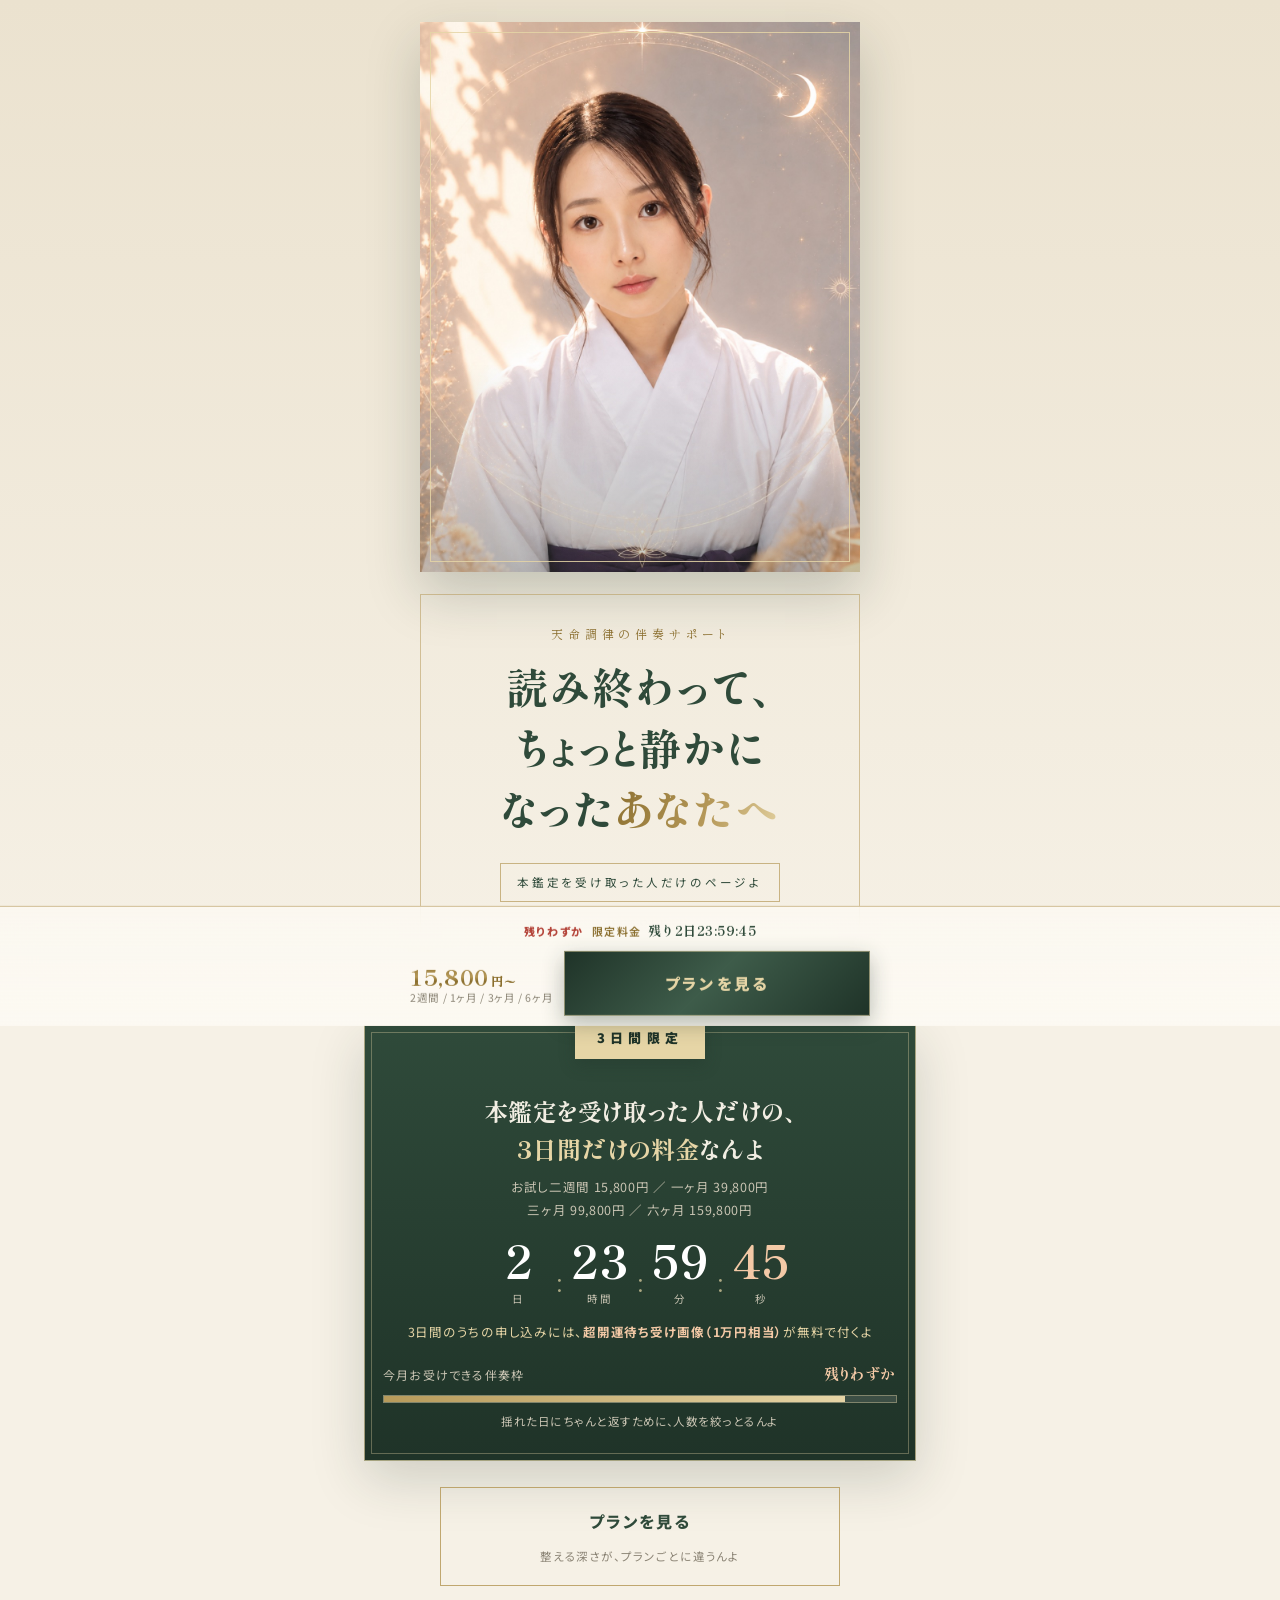
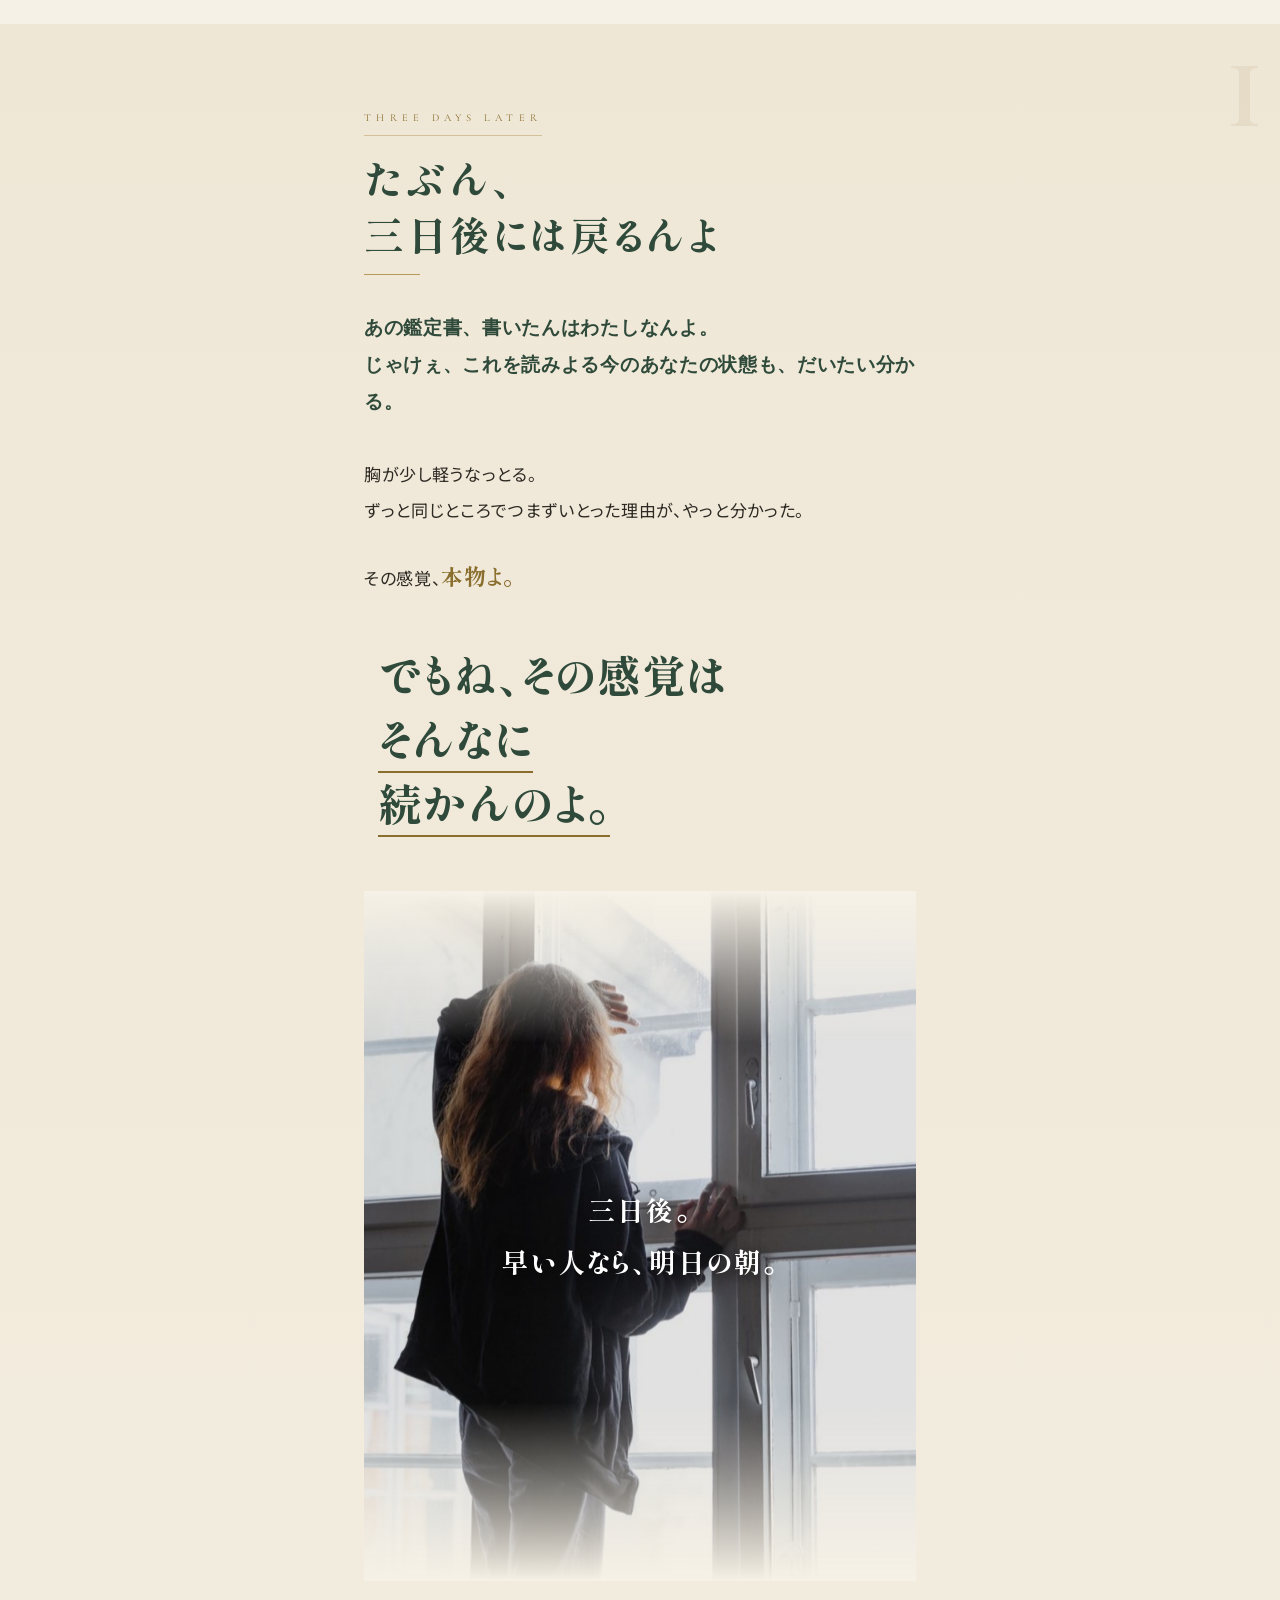
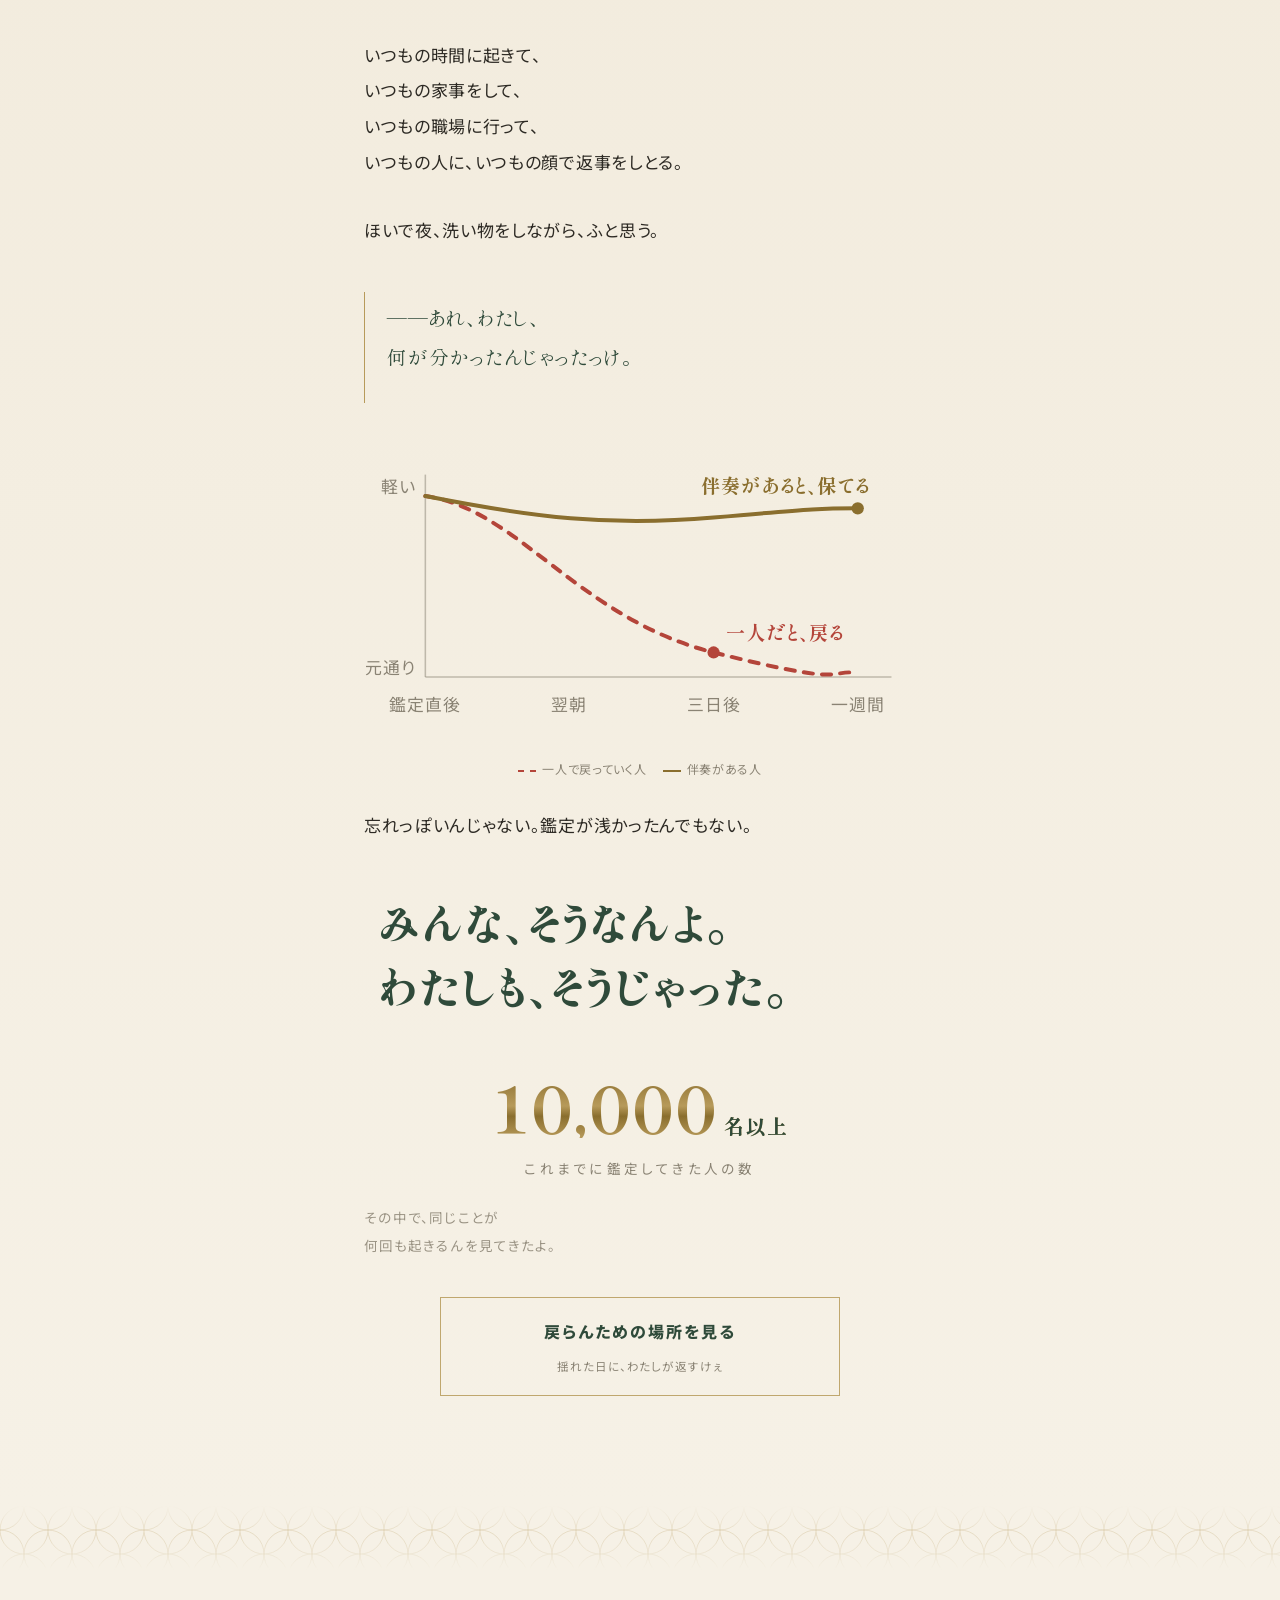
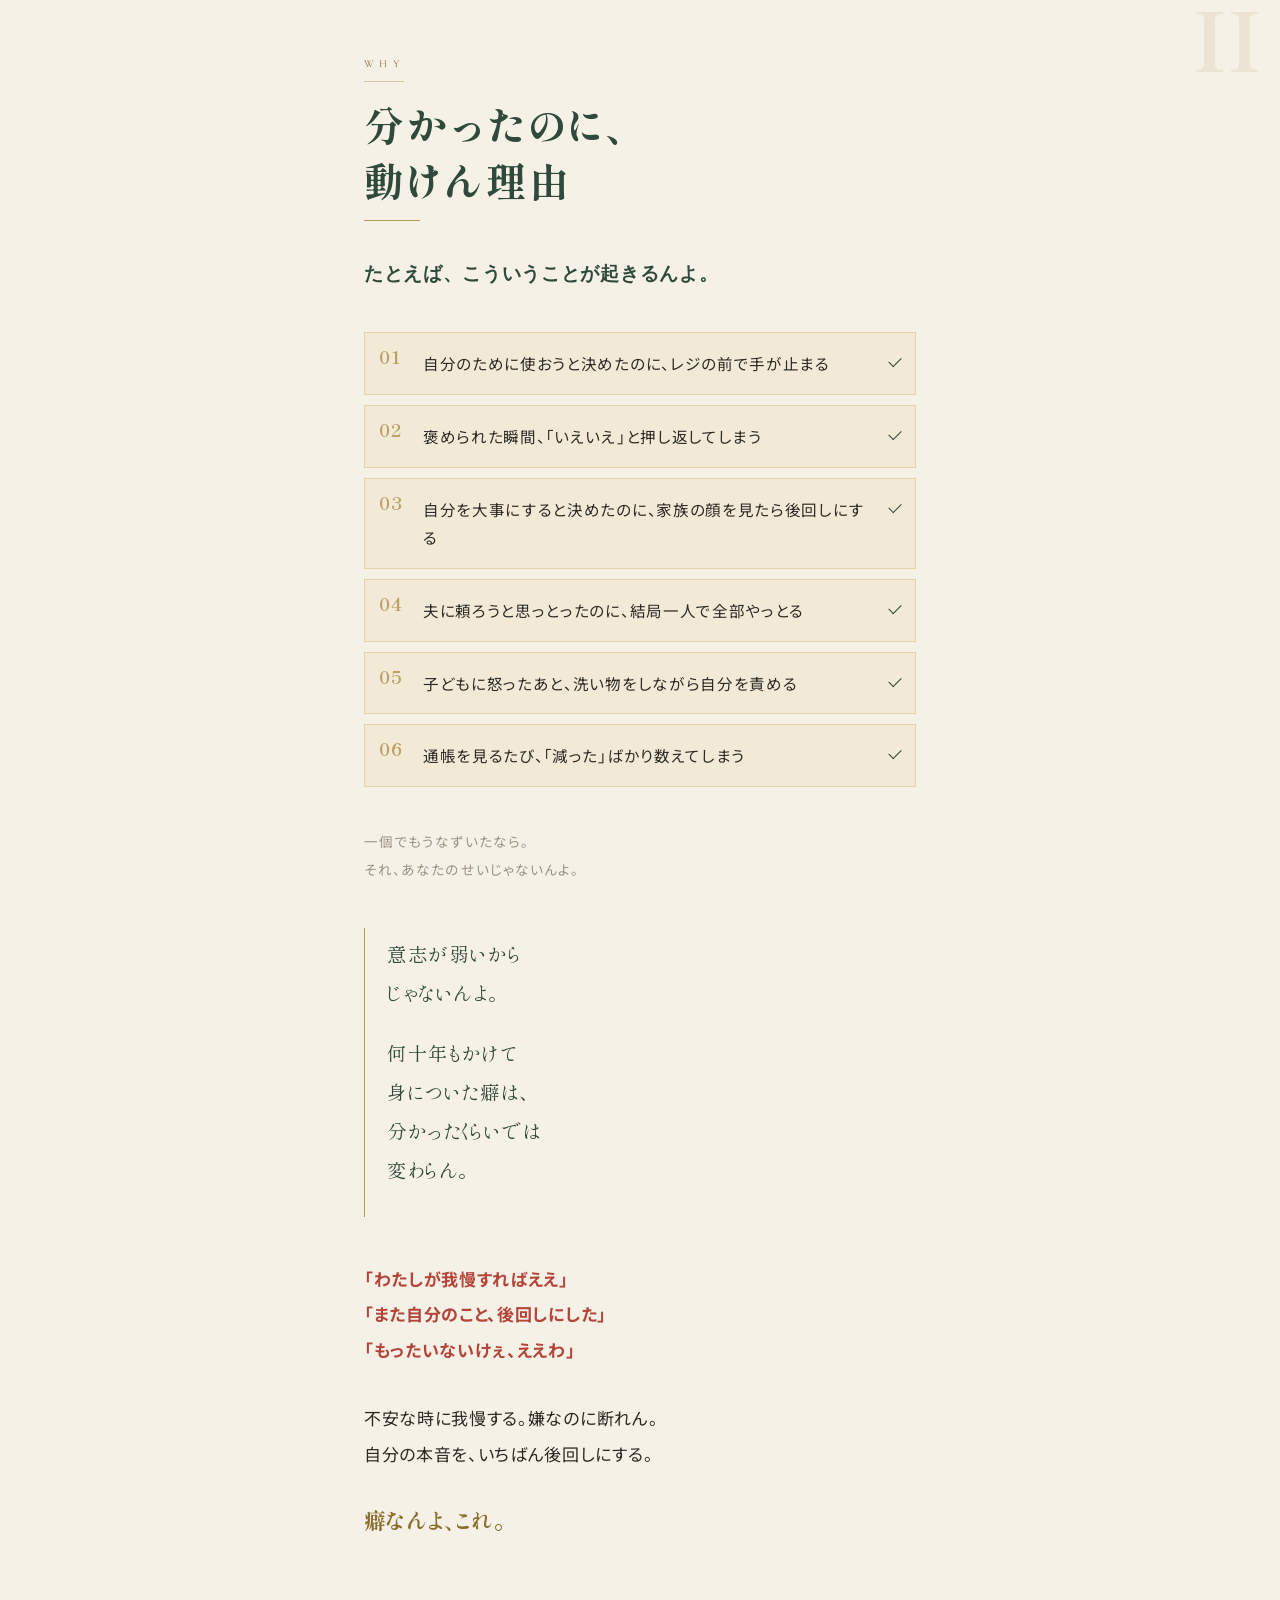
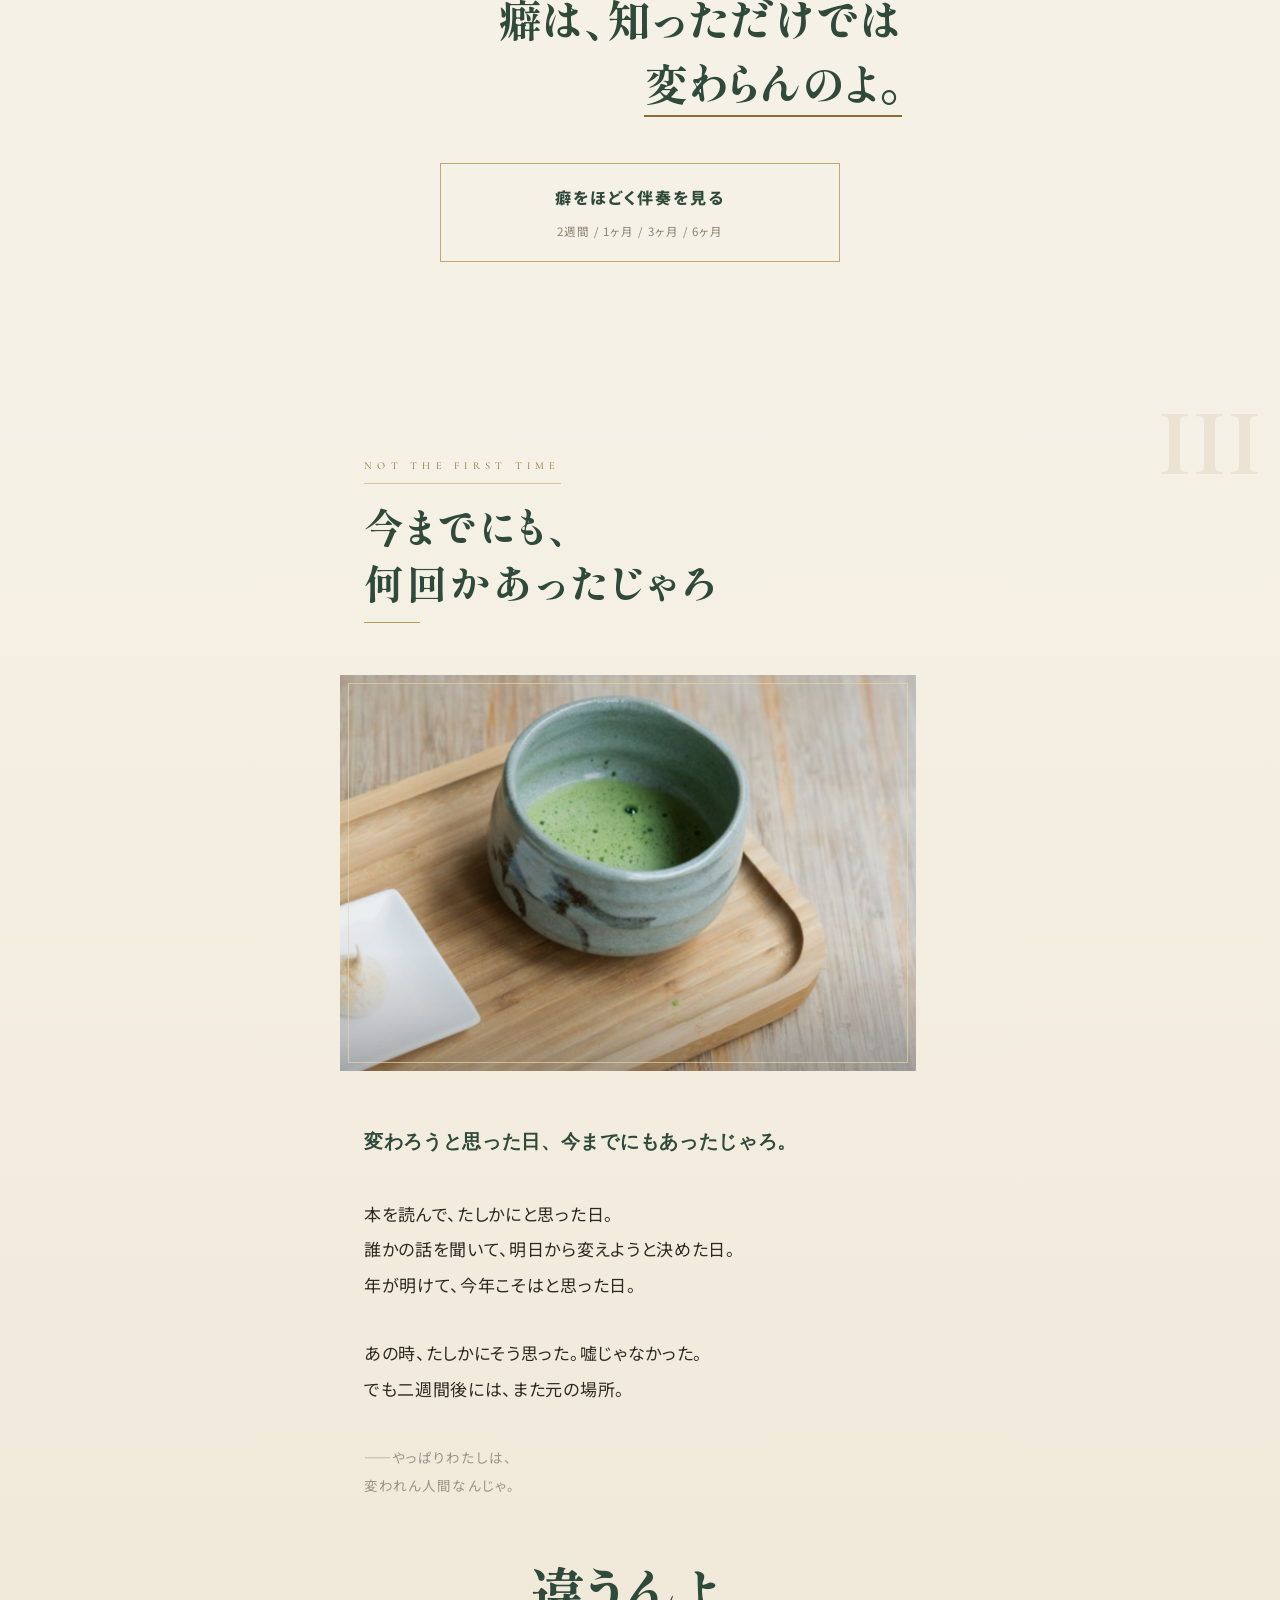
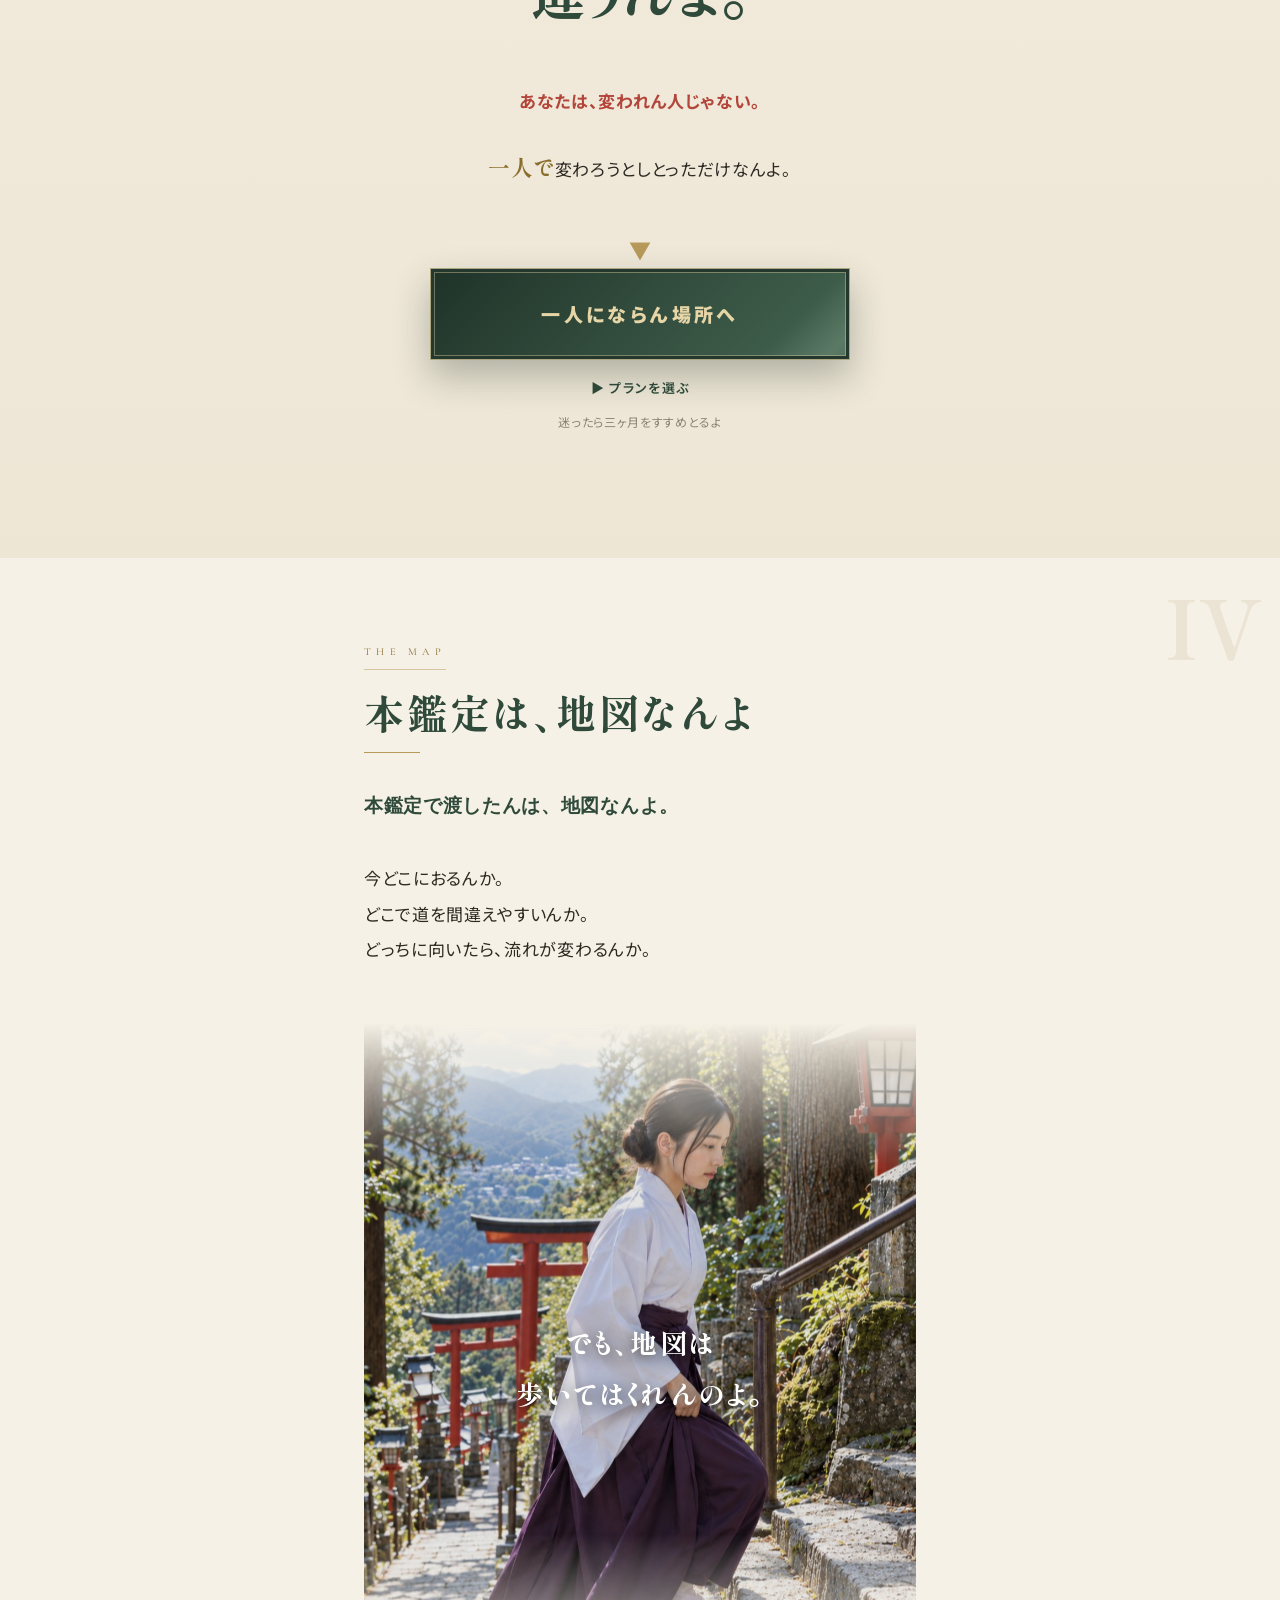
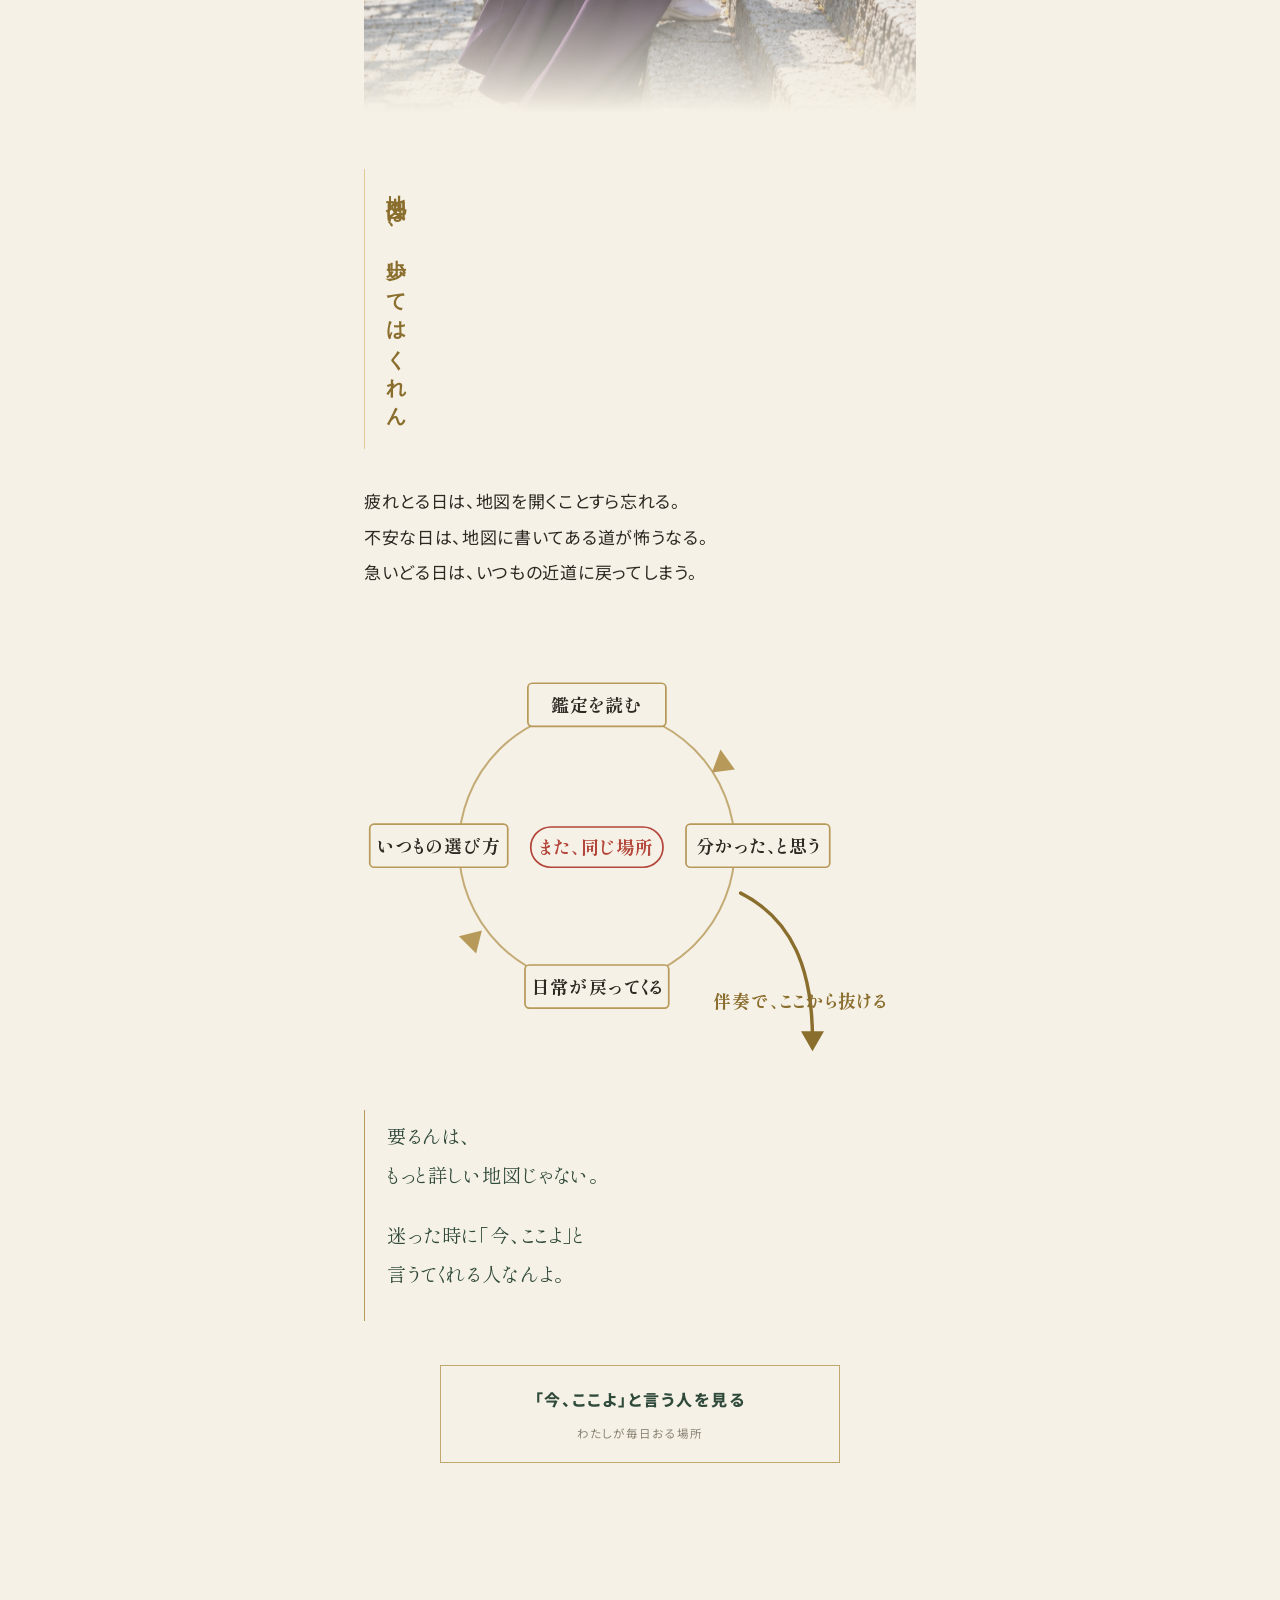
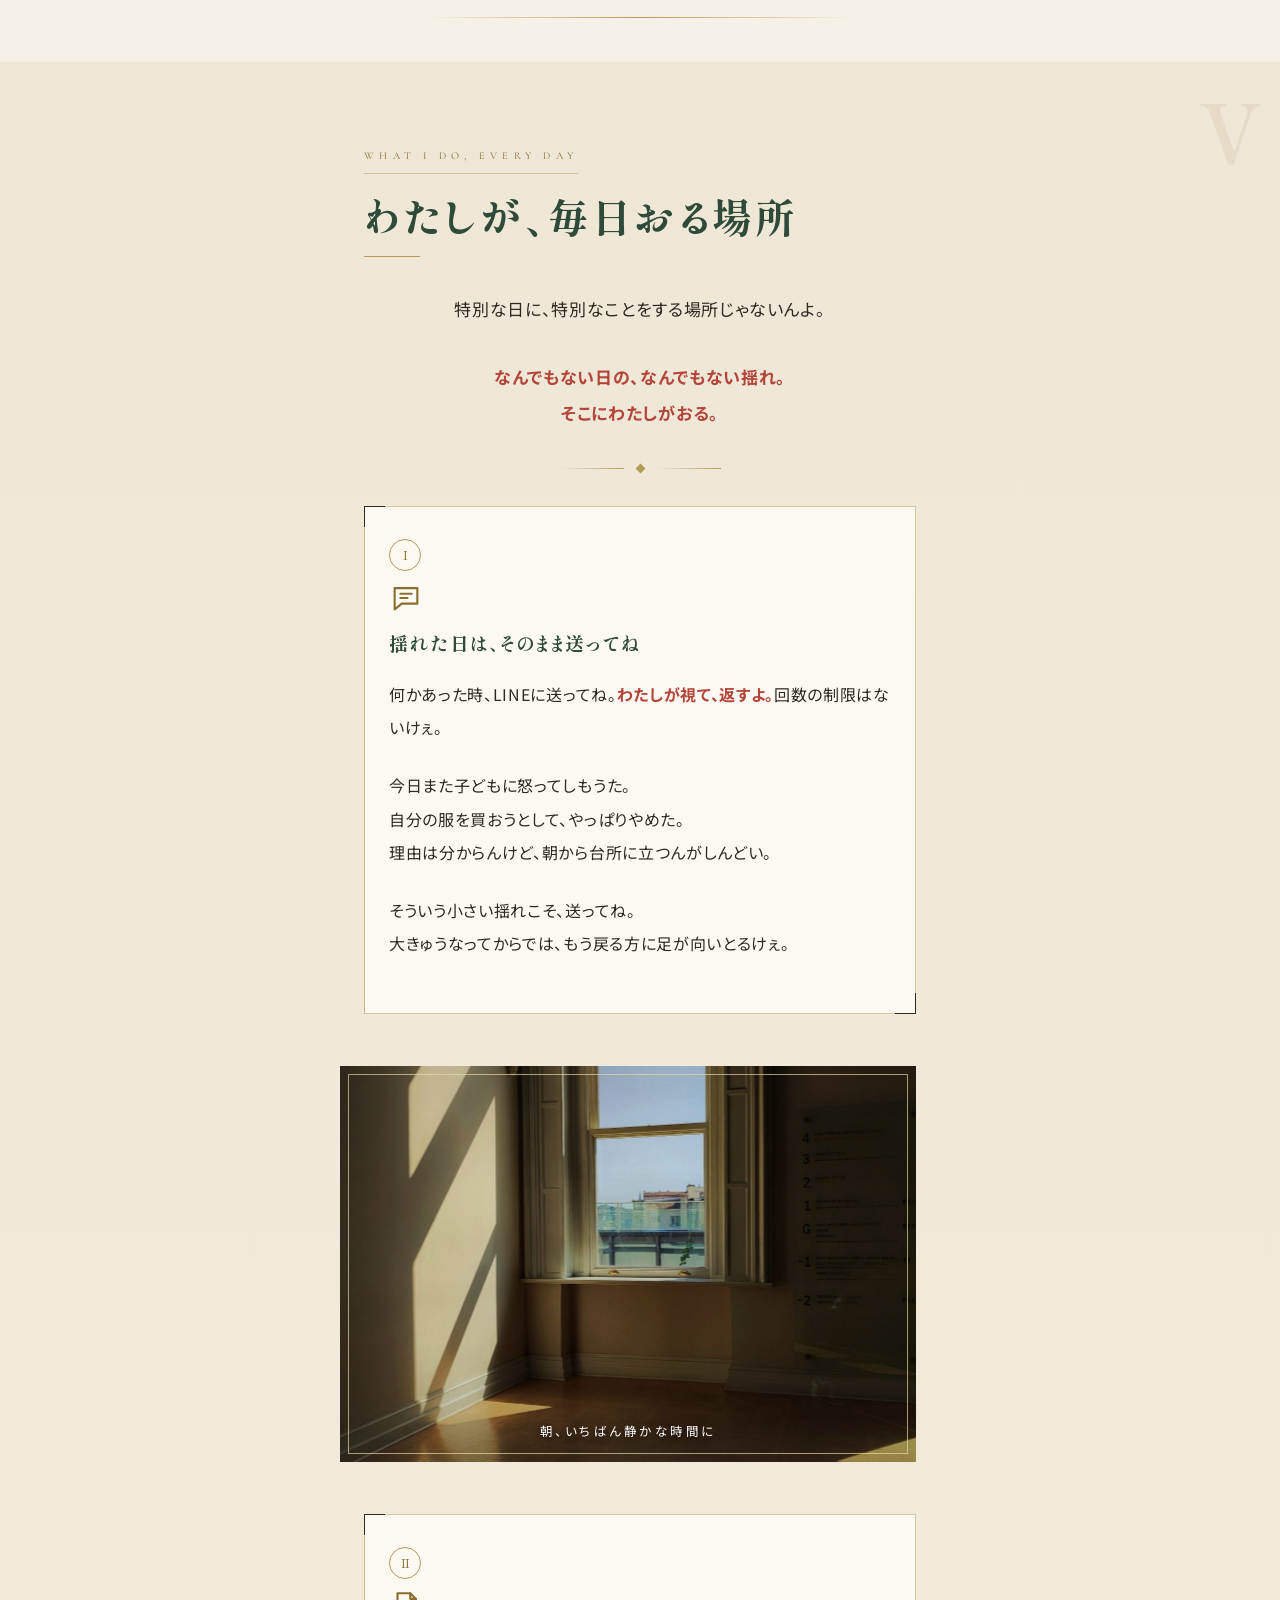
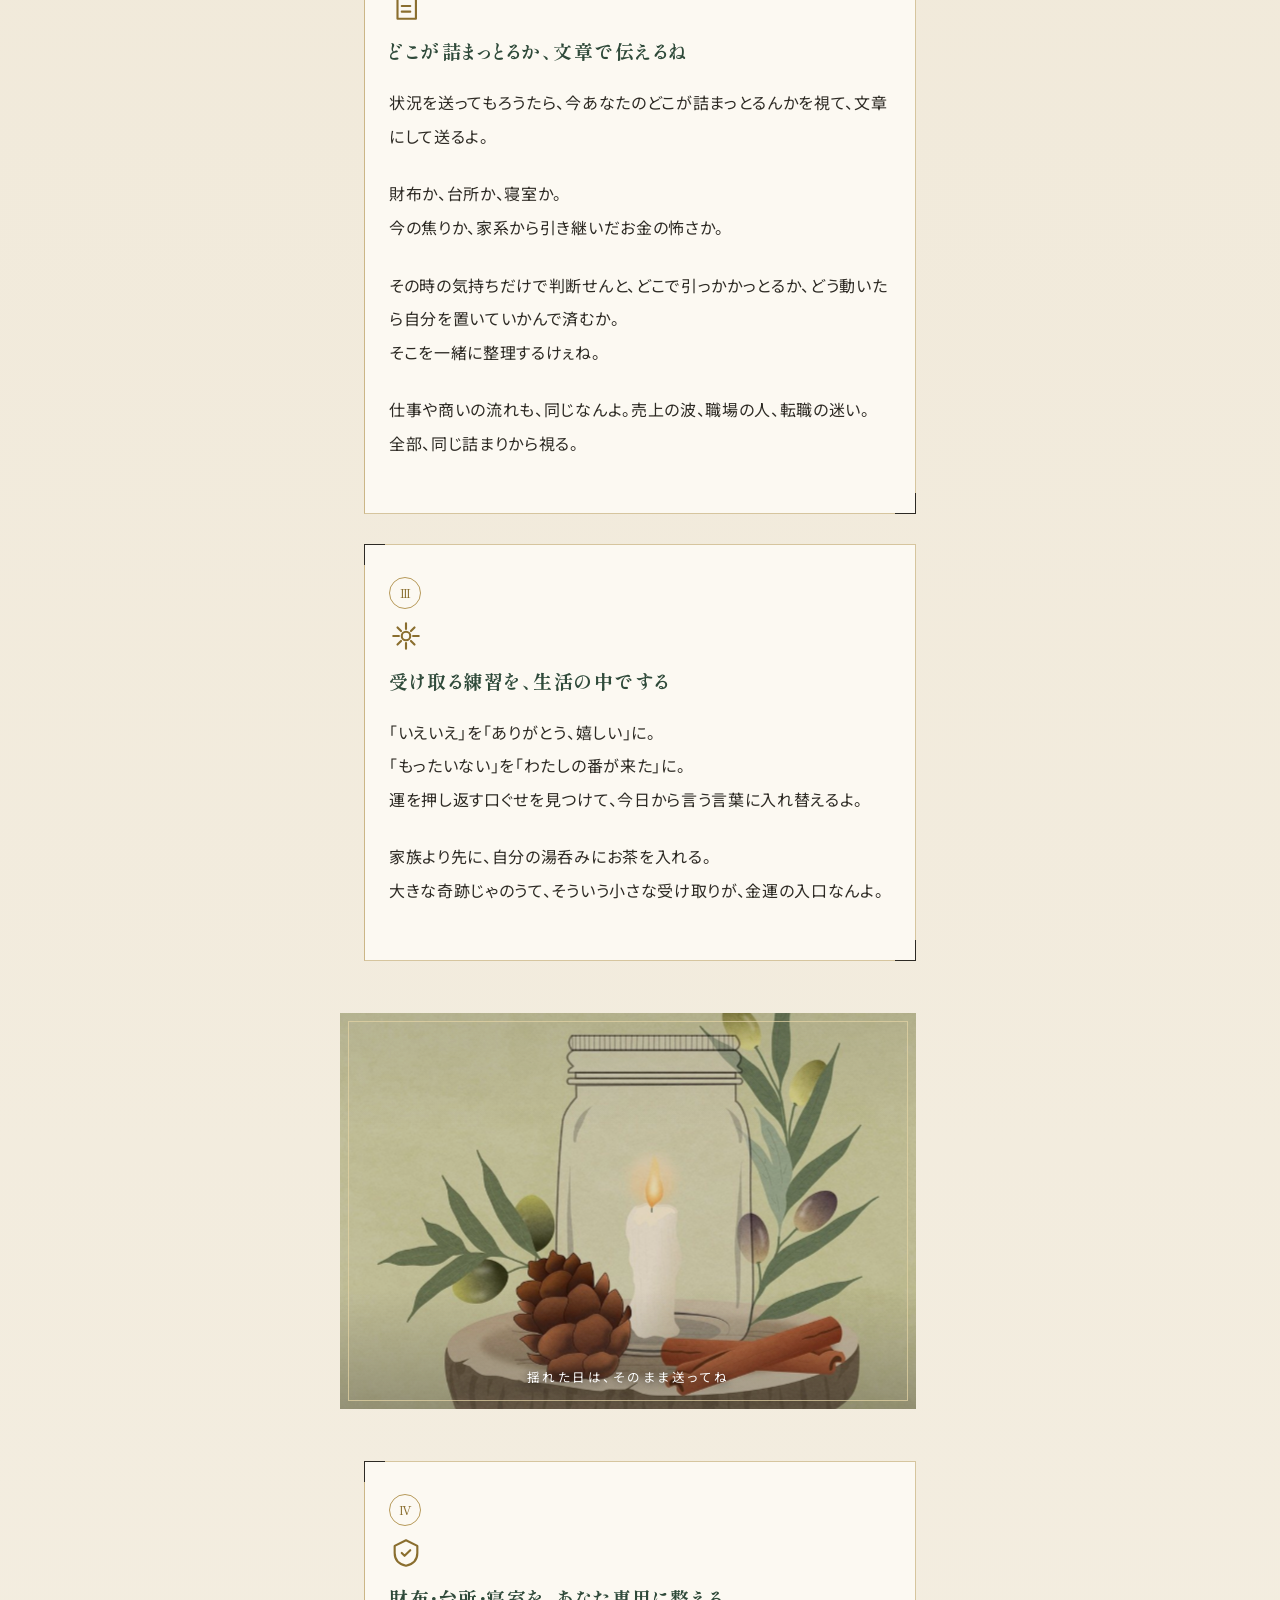
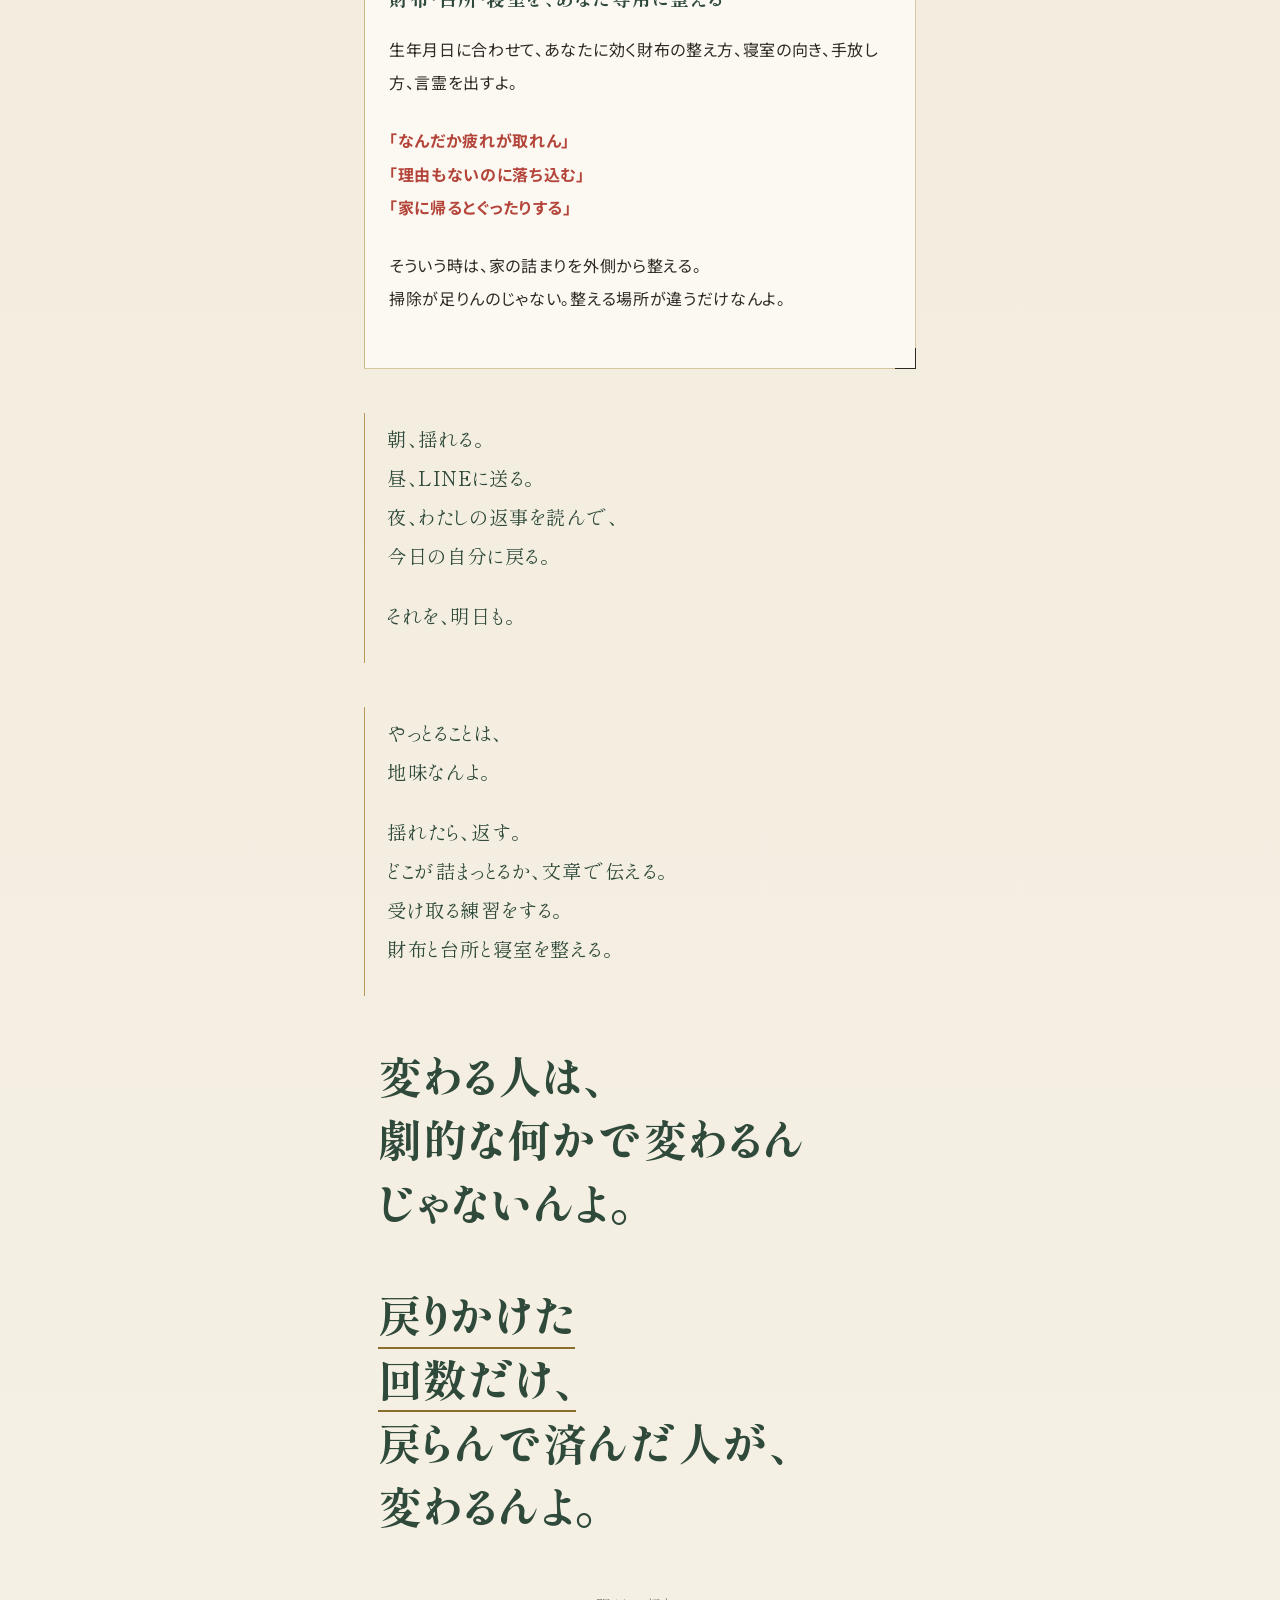
==== bansou/index.html @ cba63046 "N1-12（6,030件クラスタ）QC: 仕事/商い/恋愛の入口・霧の中の人・家族に知られない・「このまま」が怖い人 Co-Authored-By: Claude Fable 5.1 <noreply" ====
<!doctype html>
<html lang="ja">
<head>
<meta charset="utf-8">
<meta name="viewport" content="width=device-width, initial-scale=1, viewport-fit=cover">
<meta name="robots" content="noindex">
<meta name="theme-color" content="#F6F1E6">
<title>天命調律の伴奏サポート｜本鑑定を受け取ったあなたへ</title>
<link rel="preconnect" href="https://fonts.googleapis.com">
<link rel="preconnect" href="https://fonts.gstatic.com" crossorigin>
<link href="https://fonts.googleapis.com/css2?family=Shippori+Mincho+B1:wght@400;600;700;800&family=Noto+Sans+JP:wght@400;500;700&family=Cormorant+Garamond:wght@300;500;600&display=swap" rel="stylesheet">
<link rel="stylesheet" href="../assets/lp.css?v=202609101303">
<link rel="stylesheet" href="../assets/theme-mari.css?v=202609101303">
<style>body{line-height:2.1;letter-spacing:.04em}</style>
</head>
<!-- 限定料金：本鑑定お届け後の初回閲覧から72時間。プラン価格・購入URLは確定済み。サポート内容は要確認 -->
<body class="ed" data-deadline-key="mari_bansou" data-deadline-hours="72">

<div class="prog" aria-hidden="true"><i id="progbar"></i></div>

<!-- ============ HERO ============ -->
<header class="hero">
  <div class="hero-person">
    <img src="../img/mari/m_alt2.jpg" alt="まり" fetchpriority="high">
  </div>
  <div class="particles" aria-hidden="true" id="particles"></div>
  <div class="hero-copy">
    <div class="lead rv">天命調律の伴奏サポート</div>
    <h1 class="lines"><span class="ln">読み終わって、</span><br><span class="ln">ちょっと静かに</span><br><span class="ln">なった<span class="gg">あなたへ</span></span></h1>
    <div class="tag rv">本鑑定を受け取った人だけのページよ</div>
    <div class="scrollcue rv"><span class="lat">SCROLL</span><i></i></div>
  </div>
</header>

<!-- 3日間限定（冒頭） -->
<div class="limited">
  <div class="limbox rv">
    <span class="lt">3日間限定</span>
    <div class="lh">本鑑定を受け取った人だけの、<br><span class="g">3日間だけの料金</span>なんよ</div>
    <div class="ld">お試し二週間 15,800円 ／ 一ヶ月 39,800円<br>三ヶ月 99,800円 ／ 六ヶ月 159,800円</div>
    <div class="cd" aria-label="残り時間">
      <div class="u"><b data-d>-</b><i>日</i></div><div class="sep">:</div>
      <div class="u"><b data-h>--</b><i>時間</i></div><div class="sep">:</div>
      <div class="u"><b data-m>--</b><i>分</i></div><div class="sep">:</div>
      <div class="u s"><b data-s>--</b><i>秒</i></div>
    </div>
    <div class="cd-expired">この料金でのご案内は終わっとります。<br>それでも来たい人は、LINEにそのまま送ってね。</div>
    <div class="ln2">3日間のうちの申し込みには、<b>超開運待ち受け画像（1万円相当）</b>が無料で付くよ</div>
    <div class="stock">
      <div class="sl"><span>今月お受けできる伴奏枠</span><b>残りわずか</b></div>
      <div class="bar"><i style="--fill:90%"></i></div>
      <div class="sn">揺れた日にちゃんと返すために、人数を絞っとるんよ</div>
    </div>
  </div>
</div>

<a class="minicta rv" href="#plan" style="margin-top:26px">プランを見る<span class="s">整える深さが、プランごとに違うんよ</span></a>


<!-- ============ I 三日後 ============ -->
<section class="s-ai">
  <div class="wrap">
    <div class="chapno">I</div>
    <div class="eyebrow lat">Three days later</div>
    <h2 class="lines"><span class="ln">たぶん、</span><br><span class="ln">三日後には戻るんよ</span></h2>
    <div class="gline"></div>

    <div class="stag">
      <p class="lead-p">あの鑑定書、書いたんはわたしなんよ。<br>じゃけぇ、これを読みよる今のあなたの状態も、だいたい分かる。</p>
      <p>胸が少し軽うなっとる。<br>ずっと同じところでつまずいとった理由が、やっと分かった。</p>
      <p>その感覚、<span class="ew">本物よ。</span></p>
    </div>

    <div class="big rv-b">でもね、その感覚は<br><span class="wipe">そんなに<br>続かんのよ。</span></div>

    <div class="ph-full px rv-s">
      <img src="../img/mari/woman_03.jpg" alt="窓辺に立つ人" loading="lazy" decoding="async">
      <div class="ov rv-b">三日後。<br>早い人なら、明日の朝。</div>
    </div>

    <div class="stag">
      <p>いつもの時間に起きて、<br>いつもの家事をして、<br>いつもの職場に行って、<br>いつもの人に、いつもの顔で返事をしとる。</p>
      <p>ほいで夜、洗い物をしながら、ふと思う。</p>
    </div>

    <div class="quote rv-b">
      <p>——あれ、わたし、<br>何が分かったんじゃったっけ。</p>
    </div>

    <svg class="dg rv" viewBox="0 0 360 195" role="img" aria-label="鑑定のあとの心の動き">
      <line class="ax" x1="40" y1="150" x2="344" y2="150"/><line class="ax" x1="40" y1="18" x2="40" y2="150"/>
      <text class="tx" x="40" y="172" text-anchor="middle">鑑定直後</text><text class="tx" x="134" y="172" text-anchor="middle">翌朝</text><text class="tx" x="228" y="172" text-anchor="middle">三日後</text><text class="tx" x="322" y="172" text-anchor="middle">一週間</text>
      <text class="tx" x="34" y="30" text-anchor="end">軽い</text><text class="tx" x="34" y="148" text-anchor="end">元通り</text>
      <path class="ln2" d="M40 32 C 100 40, 140 112, 228 134 S 300 146, 322 147"/>
      <path class="ln" d="M40 32 C 110 46, 160 52, 228 46 S 300 40, 322 40"/>
      <circle class="dotr" cx="228" cy="134" r="4"/><text class="ts" x="236" y="126">一人だと、戻る</text>
      <circle class="dot" cx="322" cy="40" r="4"/><text class="tg" x="330" y="30" text-anchor="end">伴奏があると、保てる</text>
    </svg>
    <div class="dgcap rv"><span><i class="d"></i>一人で戻っていく人</span><span><i></i>伴奏がある人</span></div>
    <div class="stag">
      <p>忘れっぽいんじゃない。鑑定が浅かったんでもない。</p>
    </div>
    <div class="big rv-b">みんな、そうなんよ。<br>わたしも、そうじゃった。</div>

    <div class="stat rv" style="margin-top:56px">
      <div class="num"><span data-count="10000">0</span><span class="unit">名以上</span></div>
      <div class="lbl">これまでに鑑定してきた人の数</div>
      <p class="whisper" style="margin:20px 0 0">その中で、同じことが<br>何回も起きるんを見てきたよ。</p>
    </div>

    <a class="minicta rv" href="#plan">戻らんための場所を見る<span class="s">揺れた日に、わたしが返すけぇ</span></a>
  </div>
</section>

<div class="band" aria-hidden="true"></div>

<!-- ============ II なんで戻るんか ============ -->
<section class="s-dark">
  <div class="wrap">
    <div class="chapno">II</div>
    <div class="eyebrow lat">Why</div>
    <h2 class="lines"><span class="ln">分かったのに、</span><br><span class="ln">動けん理由</span></h2>
    <div class="gline"></div>

    <div class="rv"><p class="lead-p">たとえば、こういうことが起きるんよ。</p></div>

    <ul class="chk rv">
      <li>自分のために使おうと決めたのに、レジの前で手が止まる</li>
      <li>褒められた瞬間、「いえいえ」と押し返してしまう</li>
      <li>自分を大事にすると決めたのに、家族の顔を見たら後回しにする</li>
      <li>夫に頼ろうと思っとったのに、結局一人で全部やっとる</li>
      <li>子どもに怒ったあと、洗い物をしながら自分を責める</li>
      <li>通帳を見るたび、「減った」ばかり数えてしまう</li>
    </ul>

    <div class="whisper rv">一個でもうなずいたなら。<br>それ、あなたのせいじゃないんよ。</div>

    <div class="quote stag">
      <p>意志が弱いから<br>じゃないんよ。</p>
      <p>何十年もかけて<br>身についた癖は、<br>分かったくらいでは<br>変わらん。</p>
    </div>

    <div class="stag">
      <p><span class="shu">「わたしが我慢すればええ」</span><br><span class="shu">「また自分のこと、後回しにした」</span><br><span class="shu">「もったいないけぇ、ええわ」</span></p>
      <p>不安な時に我慢する。嫌なのに断れん。<br>自分の本音を、いちばん後回しにする。</p>
      <p><span class="ew">癖なんよ、これ。</span></p>
    </div>
    <div class="big rv-b">癖は、知っただけでは<br><span class="wipe">変わらんのよ。</span></div>

    <a class="minicta rv" href="#plan">癖をほどく伴奏を見る<span class="s">2週間 / 1ヶ月 / 3ヶ月 / 6ヶ月</span></a>
  </div>
</section>

<!-- ============ III 初めてじゃない ============ -->
<section class="s-ai-r">
  <div class="wrap">
    <div class="chapno">III</div>
    <div class="eyebrow lat">Not the first time</div>
    <h2 class="lines"><span class="ln">今までにも、</span><br><span class="ln">何回かあったじゃろ</span></h2>
    <div class="gline"></div>

    <div class="ph wide px rv-s">
      <img src="../img/mari/tea_01.jpg" alt="湯呑みとお茶" loading="lazy" decoding="async">
    </div>

    <div class="stag">
      <p class="lead-p">変わろうと思った日、今までにもあったじゃろ。</p>
      <p>本を読んで、たしかにと思った日。<br>誰かの話を聞いて、明日から変えようと決めた日。<br>年が明けて、今年こそはと思った日。</p>
      <p>あの時、たしかにそう思った。嘘じゃなかった。<br>でも二週間後には、また元の場所。</p>
    </div>

    <div class="whisper rv">——やっぱりわたしは、<br>変われん人間なんじゃ。</div>

    <div class="big xl rv-b">違うんよ。</div>

    <div class="stag">
      <p class="tc"><strong>あなたは、変われん人じゃない。</strong></p>
      <p class="tc"><span class="ew">一人で</span>変わろうとしとっただけなんよ。</p>
    </div>

    <a class="cta rv" href="#plan">
      <span class="arrow">▼</span>
      <span class="btn">一人にならん場所へ</span>
      <span class="sub">▶ プランを選ぶ</span>
      <span class="micro">迷ったら三ヶ月をすすめとるよ</span>
    </a>
  </div>
</section>

<!-- ============ IV 地図 ============ -->
<section class="s-dark">
  <div class="wrap">
    <div class="chapno">IV</div>
    <div class="eyebrow lat">The map</div>
    <h2 class="lines"><span class="ln">本鑑定は、地図なんよ</span></h2>
    <div class="gline"></div>

    <div class="stag">
      <p class="lead-p">本鑑定で渡したんは、地図なんよ。</p>
      <p>今どこにおるんか。<br>どこで道を間違えやすいんか。<br>どっちに向いたら、流れが変わるんか。</p>
    </div>

    <div class="ph-full px rv-s">
      <img src="../img/mari/m_wide2.jpg" alt="参道を上るまり" loading="lazy" decoding="async">
      <div class="ov rv-b">でも、地図は<br>歩いてはくれんのよ。</div>
    </div>

    <div class="tate l rv">地図は、歩いてはくれん</div>

    <div class="stag">
      <p>疲れとる日は、地図を開くことすら忘れる。<br>不安な日は、地図に書いてある道が怖うなる。<br>急いどる日は、いつもの近道に戻ってしまう。</p>
    </div>

    <svg class="dg rv" viewBox="-12 0 384 310" role="img" aria-label="戻るループの図">
      <circle class="arc" cx="150" cy="158" r="96"/>
      <polygon class="arr" points="236,90 246,104 230,106"/><polygon class="arr" points="66,232 54,220 70,216"/><polygon class="arr" points="150,58 140,50 154,46"/>
      <rect class="nd" x="102" y="44" width="96" height="30" rx="3"/><text class="tb" x="150" y="64" text-anchor="middle">鑑定を読む</text>
      <rect class="nd" x="212" y="142" width="100" height="30" rx="3"/><text class="tb" x="262" y="162" text-anchor="middle">分かった、と思う</text>
      <rect class="nd" x="100" y="240" width="100" height="30" rx="3"/><text class="tb" x="150" y="260" text-anchor="middle">日常が戻ってくる</text>
      <rect class="nd" x="-8" y="142" width="96" height="30" rx="3"/><text class="tb" x="40" y="162" text-anchor="middle">いつもの選び方</text>
      <rect class="nd bad" x="104" y="144" width="92" height="28" rx="14"/><text class="ts" x="150" y="163" text-anchor="middle">また、同じ場所</text>
      <path class="out" d="M250 190 C 290 210, 300 250, 300 292"/><polygon class="outh" points="300,300 292,286 308,286"/>
      <text class="tg" x="352" y="270" text-anchor="end">伴奏で、ここから抜ける</text>
    </svg>

    <div class="quote stag">
      <p>要るんは、<br>もっと詳しい地図じゃない。</p>
      <p>迷った時に「今、ここよ」と<br>言うてくれる人なんよ。</p>
    </div>

    <a class="minicta rv" href="#plan">「今、ここよ」と言う人を見る<span class="s">わたしが毎日おる場所</span></a>
  </div>
</section>

<div class="wrap"><div class="growline"></div></div>

<!-- ============ V わたしが毎日おる場所 ============ -->
<section class="s-ai">
  <div class="wrap">
    <div class="chapno">V</div>
    <div class="eyebrow lat">What I do, every day</div>
    <h2 class="lines"><span class="ln">わたしが、毎日おる場所</span></h2>
    <div class="gline"></div>

    <div class="stag">
      <p class="tc">特別な日に、特別なことをする場所じゃないんよ。</p>
      <p class="tc"><strong>なんでもない日の、なんでもない揺れ。<br>そこにわたしがおる。</strong></p>
    </div>

    <div class="orn" aria-hidden="true"><i></i></div>

    <!-- ▼ 要確認: サポート内容の各項目（返信の速さ・毎朝の一言・波動調整/ヒーリングの有無と頻度）は本人確認のうえ確定 -->
    <div class="dev rv">
      <div class="no lat">Ⅰ</div>
      <span class="ic" aria-hidden="true"><svg viewBox="0 0 24 24"><path d="M4 5h16v11H9l-5 4z"/><path d="M8 9h8M8 12h5"/></svg></span>
      <h3>揺れた日は、そのまま送ってね</h3>
      <p>何かあった時、LINEに送ってね。<strong>わたしが視て、返すよ。</strong>回数の制限はないけぇ。</p>
      <p>今日また子どもに怒ってしもうた。<br>自分の服を買おうとして、やっぱりやめた。<br>理由は分からんけど、朝から台所に立つんがしんどい。</p>
      <p>そういう小さい揺れこそ、送ってね。<br>大きゅうなってからでは、もう戻る方に足が向いとるけぇ。</p>
    </div>

    <div class="ph wide px rv-s">
      <img src="../img/mari/window_02.jpg" alt="朝の光" loading="lazy" decoding="async">
      <div class="cap">朝、いちばん静かな時間に</div>
    </div>

    <div class="dev rv">
      <div class="no lat">Ⅱ</div>
      <span class="ic" aria-hidden="true"><svg viewBox="0 0 24 24"><path d="M6 3h9l4 4v14H6z"/><path d="M15 3v4h4M9 12h6M9 16h6"/></svg></span>
      <h3>どこが詰まっとるか、文章で伝えるね</h3>
      <p>状況を送ってもろうたら、今あなたのどこが詰まっとるんかを視て、文章にして送るよ。</p>
      <p>財布か、台所か、寝室か。<br>今の焦りか、家系から引き継いだお金の怖さか。</p>
      <p>その時の気持ちだけで判断せんと、どこで引っかかっとるか、どう動いたら自分を置いていかんで済むか。<br>そこを一緒に整理するけぇね。</p>
      <p>仕事や商いの流れも、同じなんよ。売上の波、職場の人、転職の迷い。<br>全部、同じ詰まりから視る。</p>
    </div>

    <div class="dev rv">
      <div class="no lat">Ⅲ</div>
      <span class="ic" aria-hidden="true"><svg viewBox="0 0 24 24"><path d="M12 3v4M12 17v4M3 12h4M17 12h4M6 6l2.5 2.5M15.5 15.5 18 18M6 18l2.5-2.5M15.5 8.5 18 6"/><circle cx="12" cy="12" r="3"/></svg></span>
      <h3>受け取る練習を、生活の中でする</h3>
      <p>「いえいえ」を「ありがとう、嬉しい」に。<br>「もったいない」を「わたしの番が来た」に。<br>運を押し返す口ぐせを見つけて、今日から言う言葉に入れ替えるよ。</p>
      <p>家族より先に、自分の湯呑みにお茶を入れる。<br>大きな奇跡じゃのうて、そういう小さな受け取りが、金運の入口なんよ。</p>
    </div>

    <div class="ph wide px rv-s">
      <img src="../img/mari/candle_01.jpg" alt="灯り" loading="lazy" decoding="async">
      <div class="cap">揺れた日は、そのまま送ってね</div>
    </div>

    <div class="dev rv">
      <div class="no lat">Ⅳ</div>
      <span class="ic" aria-hidden="true"><svg viewBox="0 0 24 24"><path d="M12 3l8 4v5c0 5-3.5 8-8 9-4.5-1-8-4-8-9V7z"/><path d="M9 12l2 2 4-4"/></svg></span>
      <h3>財布・台所・寝室を、あなた専用に整える</h3>
      <p>生年月日に合わせて、あなたに効く財布の整え方、寝室の向き、手放し方、言霊を出すよ。</p>
      <p><span class="shu">「なんだか疲れが取れん」</span><br><span class="shu">「理由もないのに落ち込む」</span><br><span class="shu">「家に帰るとぐったりする」</span></p>
      <p>そういう時は、家の詰まりを外側から整える。<br>掃除が足りんのじゃない。整える場所が違うだけなんよ。</p>
    </div>

    <div class="quote stag">
      <p>朝、揺れる。<br>昼、LINEに送る。<br>夜、わたしの返事を読んで、<br>今日の自分に戻る。</p>
      <p>それを、明日も。</p>
    </div>

    <div class="quote stag">
      <p>やっとることは、<br>地味なんよ。</p>
      <p>揺れたら、返す。<br>どこが詰まっとるか、文章で伝える。<br>受け取る練習をする。<br>財布と台所と寝室を整える。</p>
    </div>

    <div class="big rv-b">変わる人は、<br>劇的な何かで変わるん<br>じゃないんよ。</div>
    <div class="big rv-b"><span class="wipe">戻りかけた<br>回数だけ、</span><br>戻らんで済んだ人が、<br>変わるんよ。</div>

    <div class="peak rv">
      <div class="l1">明日の朝も、<br>その次の朝も。</div>
      <div class="l2">もう、<br><em>ひとりで戻らんよ。</em></div>
      <div class="l3">お受けできる人数に限りがあるけぇ、<br>埋まっとる時期は少し待ってもらうことがあるよ。</div>
    </div>

    <a class="cta rv" href="#plan">
      <span class="arrow">▼</span>
      <span class="btn">伴奏サポートを受け取る</span>
      <span class="sub">▶ プランを選んで申し込みへ</span>
      <span class="micro">3日間限定料金・待ち受け画像プレゼント付き</span>
    </a>
  </div>
</section>

<div class="band" aria-hidden="true"></div>

<!-- ============ VI 声（反転） ============ -->
<section class="s-light">
  <div class="wrap">
    <div class="chapno">VI</div>
    <div class="eyebrow lat">Voices</div>
    <h2 class="lines"><span class="ln">続けた人たちのこと</span></h2>
    <div class="gline"></div>

    <div class="rv"><p class="tc">届いたLINEを、そのまま載せとるよ。</p></div>

    <!-- 実際の感想スクショ（無加工・原寸比率のまま） -->
    <figure class="shot rv"><img src="../img/mari/voices/b_01.jpg" alt="続けた人の感想" loading="lazy" decoding="async"></figure>
    <figure class="shot rv"><img src="../img/mari/voices/b_02.jpg" alt="続けた人の感想" loading="lazy" decoding="async"></figure>
    <a class="minicta rv" href="#plan">一人で戻らん場所を見る<span class="s">プランと料金</span></a>

    <figure class="shot rv"><img src="../img/mari/voices/b_03.jpg" alt="続けた人の感想" loading="lazy" decoding="async"></figure>
    <figure class="shot rv"><img src="../img/mari/voices/b_04.jpg" alt="続けた人の感想" loading="lazy" decoding="async"></figure>

    <a class="cta rv" href="#plan">
      <span class="arrow">▼</span>
      <span class="btn">わたしも、続けてみる</span>
      <span class="sub">▶ プランを選ぶ</span>
    </a>
  </div>
</section>

<!-- ============ VII プラン ============ -->
<section class="s-ai" id="plan" data-sticky-hide>
  <div class="wrap">
    <div class="chapno">VII</div>
    <div class="eyebrow lat">How far together</div>
    <h2 class="lines"><span class="ln">どこまで、一緒におるか</span></h2>
    <div class="gline"></div>

    <div class="stag">
      <p class="tc">プランの違いは、<br>あなたの流れを<span class="ew">整える深さ</span>なんよ。</p>
      <p class="tc">揺れた日のLINEも、詰まりの読み解きも、<br>受け取る練習も、どのプランにもある。<br>違うんは、どこまで深く、どれだけ強く<br>波動を整えて、流れを戻せるか。<br>期間が長いほど、届く層が深うなる。</p>
    </div>

    <div class="quote stag">
      <p>じゃけぇ、値段で<br>選ばんでええんよ。</p>
      <p>あなたが、<br>どこまで行きたいかよ。</p>
    </div>

    <div class="moonwrap" aria-hidden="true">
      <div class="col"><div class="m m1"><i></i></div><div class="lb">2週</div></div>
      <div class="col"><div class="m m2"><i></i></div><div class="lb">1ヶ月</div></div>
      <div class="col"><div class="m m3"><i></i></div><div class="lb">3ヶ月</div></div>
      <div class="col"><div class="m m4"><i></i></div><div class="lb">6ヶ月</div></div>
    </div>
    <div class="whisper rv" style="margin-top:-18px;font-size:14px">月が満ちていくみたいに、<br>流れが戻っていくんよ</div>
    <div class="depthbar rv">
      <div class="row"><div class="nm">お試し<br>二週間</div><div class="bar"><i style="--w:30%"></i><b>表面まで</b></div></div>
      <div class="row"><div class="nm">一ヶ月</div><div class="bar"><i style="--w:52%"></i><b>身体まで</b></div></div>
      <div class="row rec"><div class="nm">三ヶ月</div><div class="bar"><i style="--w:78%"></i><b>奥まで</b></div></div>
      <div class="row"><div class="nm">六ヶ月</div><div class="bar"><i style="--w:100%"></i><b>根っこまで</b></div></div>
      <div class="scale"><div></div><div><span>浅い</span><span>深い</span></div></div>
    </div>


    <div class="stag">
      <h3 class="tc">一個だけ、<br>知っといてほしいこと</h3>
      <p>詰まった流れは、一回で全部戻るもんじゃないんよ。</p>
      <p>一回目は、表面のざわつきが静かになる。<br>二回目で、身体が少しゆるむ。<br>三回目、四回目と重ねていくうちに、<br>やっと奥のほうまで届き始める。</p>
      <p>水を一滴垂らしても、乾いた土は湿らん。<br>でも毎日少しずつ落としていったら、いつの間にか奥まで染みとる。<br>あれと、同じなんよ。</p>
    </div>

    <div class="quote stag">
      <p>二週間は、表面まで。<br>一ヶ月で、身体まで。<br>三ヶ月で、奥まで。<br>六ヶ月で、根っこまで。</p>
      <p>整えられる<span class="ew">深さ</span>が、<br>ここまで違うんよ。</p>
    </div>

    <div class="crowd hot rv">
      <span class="dot"></span>
      <div>
        <div class="ct">ただいま、とても混み合っとります</div>
        本鑑定を受け取った人からの申し込みが続いとって、<b>今月の枠は残りわずか</b>なんよ。揺れた日にちゃんと返すために、埋まったら順番待ちになる。
        <div class="stock">
          <div class="sl"><span>今月の伴奏枠</span><b>売り切れ間近</b></div>
          <div class="bar"><i style="--fill:90%"></i></div>
        </div>
      </div>
    </div>

    <!-- 今だけ特典 -->
    <div class="bonus rv">
      <span class="bt">さらに、今だけ</span>
      <div class="bh">あなただけの<br>超開運待ち受け画像を、<br>プレゼントするね</div>
      <div class="bw">本来 <s>1万円相当</s><br>特別な人にしか、送っとらんもんなんよ</div>
      <div class="bfree">無料</div>
      <p>鑑定で視えたあなたの流れと整え方に合わせて、<br>一枚ずつ作るよ。<br>朝いちばんに目に入る場所に。</p>
      <div class="bn">3日間のうちの申し込みなら、<br>どのプランでも付くけぇね</div>
    </div>

    <div class="breath" aria-hidden="true"><i></i></div>
    <div class="pre rv">まずは、お試しから</div>
    <!-- 0 2週間 -->
    <div class="plan rv">
      <div class="thumb"><img src="../img/mari/plan_1m2.jpg" alt="月波の伴奏 お試し2週間プラン" loading="lazy" decoding="async"></div>
      <div class="pname">月波の伴奏　お試し二週間</div>
      <div class="pterm">14 DAYS</div>
      <div class="price"><span class="num-gold">15,800</span><small>円</small></div>
      <div class="goal">今の揺れを、<br>止めるところまで</div>
      <div class="wave" aria-hidden="true">
        <div class="lbl">整える深さ（重なる回数）</div>
        <div class="rings"><i class="f"></i><i class="f"></i><i></i><i></i><i></i><i></i><i></i><i></i><i></i><i></i></div>
        <div class="cnt">およそ<b class="num-gold">2〜4</b>回</div>
      </div>
      <p class="honest tc" style="font-size:14px">表面まで届く深さ。今の揺れを止める</p>
      <p>今、波が激しい人へ。まずお試しで、揺れた日に返してもらう感覚をつかみたい人に。</p>
      <p class="honest">正直に言うと、二週間は、整い始めた頃に終わるんよ。</p>
      <span class="gift">＋ 超開運待ち受け画像（1万円相当）付き</span>
      <a class="pbtn" href="https://pmsdqb4c2p0emj0yagvc.stores.jp/items/6a28c9e7808e2c0d75f6fa97" target="_blank" rel="noopener">二週間ではじめる</a>
    </div>

    <!-- A 1ヶ月 -->
    <div class="plan rv">
      <div class="thumb"><img src="../img/mari/plan_1m2.jpg" alt="月波の伴奏 1ヶ月プラン" loading="lazy" decoding="async"></div>
      <div class="pname">月波の伴奏　一ヶ月</div>
      <div class="pterm">1 MONTH</div>
      <div class="price"><span class="num-gold">39,800</span><small>円</small></div>
      <div class="goal">最初の戻り癖を、<br>またぐところまで</div>
      <div class="wave" aria-hidden="true">
        <div class="lbl">整える深さ（重なる回数）</div>
        <div class="rings"><i class="f"></i><i class="f"></i><i class="f"></i><i class="f"></i><i></i><i></i><i></i><i></i><i></i><i></i></div>
        <div class="cnt">およそ<b class="num-gold">4〜8</b>回</div>
      </div>
      <p class="honest tc" style="font-size:14px">身体まで届く深さ。反応が変わり始める</p>
      <p>整った後、必ず一回、元に戻ろうとする波が来る。一人じゃと、ここでほとんどの人が戻るんよ。<br>まず今の揺れを止めて、最初の戻り癖をまたぎたい人へ。</p>
      <span class="gift">＋ 超開運待ち受け画像（1万円相当）付き</span>
      <a class="pbtn" href="https://pmsdqb4c2p0emj0yagvc.stores.jp/items/6a0b1f2886db81d3a09d7f14" target="_blank" rel="noopener">一ヶ月ではじめる</a>
    </div>

    <div class="pre rv">迷ったら、ここ</div>
    <!-- B 3ヶ月 推奨 -->
    <div class="plan rec">
      <div class="badge">迷っとるなら、ここよ</div>
      <div class="thumb"><img src="../img/mari/plan_3m2.jpg" alt="星波の伴奏 3ヶ月プラン" loading="lazy" decoding="async"></div>
      <div class="pname">星波の伴奏　三ヶ月</div>
      <div class="pterm">3 MONTHS</div>
      <div class="price"><span class="num-gold">99,800</span><small>円</small></div>
      <div class="goal">現実が、<br>動き出すところまで</div>
      <div class="wave" aria-hidden="true">
        <div class="lbl">整える深さ（重なる回数）</div>
        <div class="rings"><i class="f"></i><i class="f"></i><i class="f"></i><i class="f"></i><i class="f"></i><i class="f"></i><i class="f"></i><i></i><i></i><i></i></div>
        <div class="cnt">およそ<b class="num-gold">13〜26</b>回</div>
      </div>
      <p class="honest tc" style="font-size:14px">奥まで届く深さ。ここから現実が動く</p>
      <p>気づきが行動に変わって、日常に馴染むまでには時間がかかるんよ。<br><strong>三ヶ月は、あなたの周りが変わり始めるのに要る、いちばん短い時間よ。</strong></p>
      <span class="gift">＋ 超開運待ち受け画像（1万円相当）付き</span>
      <a class="pbtn" href="https://pmsdqb4c2p0emj0yagvc.stores.jp/items/6a0b21bca89fa5ea331b984d" target="_blank" rel="noopener">三ヶ月ではじめる<span class="s">いちばん選ばれとるよ</span></a>
    </div>

    <!-- C 6ヶ月 -->
    <div class="plan rv">
      <div class="thumb"><img src="../img/mari/plan_6m2.jpg" alt="天命調律の伴奏 6ヶ月プラン" loading="lazy" decoding="async"></div>
      <div class="pname">天命調律の伴奏　六ヶ月</div>
      <div class="pterm">6 MONTHS</div>
      <div class="price"><span class="num-gold">159,800</span><small>円</small></div>
      <div class="goal">戻り方を、<br>忘れるところまで</div>
      <div class="wave" aria-hidden="true">
        <div class="lbl">整える深さ（重なる回数）</div>
        <div class="rings"><i class="f"></i><i class="f"></i><i class="f"></i><i class="f"></i><i class="f"></i><i class="f"></i><i class="f"></i><i class="f"></i><i class="f"></i><i class="f"></i></div>
        <div class="cnt">およそ<b class="num-gold">26〜52</b>回</div>
      </div>
      <p class="honest tc" style="font-size:14px">根っこまで届く深さ。染みこんで、戻りにくうなる</p>
      <p>お金、家族、子育て、自分自身。いくつものテーマが絡んどる人、家系から引き継いだ癖までほどきたい人へ。</p>
      <span class="gift">＋ 超開運待ち受け画像（1万円相当）付き</span>
      <a class="pbtn" href="https://pmsdqb4c2p0emj0yagvc.stores.jp/items/6a0b27a7a89fa518dc1b9831" target="_blank" rel="noopener">六ヶ月ではじめる</a>
    </div>

    <div class="whisper rv">
      迷うなら、三ヶ月。<br>
      まず揺れを止めて感覚をつかみたいなら、二週間。<br>
      最初の戻り癖をまたぎたいなら、一ヶ月。<br>
      人生の土台から変えたいなら、六ヶ月。<br><br>
      今の自分に要る長さで、ええんよ。
    </div>

    <div class="linebox rv">
      <div class="lh">どの長さにするか迷ったら</div>
      <p>今の状況を、そのままLINEに送ってね。<br>どれが合うか、わたしが返すけぇ。</p>
      <div class="ls">分割の相談・支払いで止まった時も、同じくLINEへ</div>
    </div>
  </div>
</section>

<!-- ============ VIII 逆止め ============ -->
<section class="s-dark">
  <div class="wrap">
    <div class="warn stag">
      <div class="eyebrow lat">Please do not</div>
      <h3>申し込まんでほしい人が、<br>おるんよ</h3>
      <p>食費を削る。支払いを後ろにずらす。誰かに借りる。<br><strong>そうなるんなら、今回は見送ってね。</strong></p>
      <p>暮らしを壊してまで来ることを、神様は望んどらん。<br>わたしも、望んどらん。</p>
      <p>状況が変わった時に、また来てくれたらええ。<br><strong>その時、わたしはここにおるけぇね。</strong></p>
    </div>

    <div class="whisper rv">
      あと、「まりに全部決めてほしい」<br>って人にも向いとらんよ。<br>伴奏は、あなたの選び方を<br>一緒に練習する場所であって、<br>わたしがあなたの人生を決める場所<br>じゃないけぇね。
    </div>

    <div class="big rv-b" style="margin-top:46px">暮らしを壊さんと<br>来られる人へ。</div>
    <a class="minicta rv" href="#plan">限定料金のうちに、プランを選ぶ<span class="s">3日を過ぎたら通常料金に戻るよ</span></a>
  </div>
</section>

<!-- ============ IX FAQ ============ -->
<section class="s-ai-r">
  <div class="wrap">
    <div class="chapno">IX</div>
    <div class="eyebrow lat">Questions</div>
    <h2 class="sm lines"><span class="ln">よくある質問</span></h2>
    <div class="gline"></div>

    <div class="stag">
      <details class="faq"><summary>本鑑定を受けたばかりですが、すぐ申し込んだ方がいいですか。</summary>
        <div class="ans">できれば、早い方がええと言うとるよ。鑑定を読んだ直後がいちばん心が動いとるけぇ。時間が経つほど、日常の方が強うなる。この料金を3日間だけにしとるんも、同じ理由なんよ。</div>
      </details>
      <details class="faq"><summary>毎日やりとりしないといけませんか。途中で止まっても大丈夫ですか。</summary>
        <div class="ans">送りたい時だけでええよ。何も送らん日が続いても大丈夫。気持ちが沈んで返せん時期もようあるけど、急かすことはせん。そういう時こそ、こっちから声をかけるけぇね。</div>
      </details>
      <details class="faq"><summary>プランによって、受け取れる内容は変わりますか。</summary>
        <div class="ans">変わるよ。揺れた日のLINE、詰まりの読み解き、受け取る練習はどのプランにもあるけど、波動を整えて流れを戻す強さと深さが違う。二週間は表面、一ヶ月は身体、三ヶ月は奥、六ヶ月は根っこまで。期間が長いほど、深い層まで届くんよ。</div>
      </details>
      <details class="faq"><summary>三ヶ月のあとも、続けられますか。</summary>
        <div class="ans">続けられるよ。三ヶ月を終えた人が、そのまま六ヶ月へ延長することも多いんよ。終わる時は、あなたが「もう一人で戻らん」と思えた時でええ。</div>
      </details>
      <details class="faq"><summary>家族に知られませんか。</summary>
        <div class="ans">知られんよ。やりとりは全部このLINEの中だけ。郵送物も、家に届くもんも一切ない。夜、家族が寝てから送ってくれてもええけぇね。</div>
      </details>
      <details class="faq"><summary>何が変わるか、約束してもらえますか。</summary>
        <div class="ans">約束はできんよ。人の流れは、その人の選び方で変わっていくもんじゃけぇ。わたしができるんは、あなたが戻りそうになった時に、毎回そこにおることだけなんよ。</div>
      </details>
      <details class="faq"><summary>待ち受け画像は、いつ届きますか。</summary>
        <div class="ans">申し込みの確認がとれたあと、あなたの流れと整え方に合わせて一枚ずつ作って、LINEで送るよ。</div>
      </details>
      <details class="faq"><summary>お守りの石など、何か買う必要はありますか。</summary>
        <div class="ans">ないよ。伴奏の中で、石や道具を買うように言うことはせん。追加のお金も一切かからんけぇね。</div>
      </details>
      <details class="faq"><summary>支払いがうまくいきません。</summary>
        <div class="ans">よくあることじゃけぇ、気にせんでね。エラーが出た、途中で止まった、どの方法がええか分からん。そのままLINEに送って。一緒に確認するよ。</div>
      </details>
      <details class="faq"><summary>金額が、正直きついです。</summary>
        <div class="ans">無理して受けるもんじゃないよ。今は見送ってくれて大丈夫。「本鑑定をもう一回、別の角度から視てほしい」ということなら、運命転換の章という形もあるけぇ、LINEで相談してね。</div>
      </details>
    </div>

    <a class="minicta rv" href="#plan">プランを選ぶ<span class="s">2週間 / 1ヶ月 / 3ヶ月 / 6ヶ月</span></a>
  </div>
</section>

<!-- ============ X 追伸 ============ -->
<section class="s-dark">
  <div class="wrap">
    <div class="chapno">X</div>
    <div class="eyebrow lat">From Mari</div>
    <h2 class="lines"><span class="ln">最後に</span></h2>
    <div class="gline"></div>

    <div class="ph portrait rv-s">
      <img src="../img/mari/m_portrait.jpg" alt="まり" loading="lazy" decoding="async">
    </div>

    <div class="stag">
      <p class="lead-p">本鑑定を書きよる時、わたしはいつも同じことを思うんよ。</p>
      <p>この人、これを読んだあと、一人で日常に戻っていくんじゃなぁ、って。</p>
      <p>鑑定書は、どれだけ丁寧に書いても、<span class="ew">紙なんよ。</span></p>
      <p>読んだ日は、たしかに心が動く。<br>でも次の朝が来て、その次の朝が来て、気づいたら元の速さで走っとる。<br>ほいで、また家族が寝たあとの台所で、一人で泣いとる。</p>
      <p><strong>じゃけぇ、この場所を作ったんよ。</strong></p>
      <p>揺れたら、返す。<br>どこが詰まっとるか、伝える。<br>受け取る練習を、一緒にする。<br>それだけなんよ。</p>
      <p>でも、あなたが戻りかけた時に、毎回そこに誰かがおるっていうのは、一人で頑張るんとは、まったく違うけぇね。</p>
    </div>

    <div class="big xl rv-b">不安なまま、<br>一人にはせんけぇね。</div>

    <div class="sign rv">まり</div>

    <a class="cta rv" href="#plan">
      <span class="arrow">▼</span>
      <span class="btn">伴奏サポートを受け取る</span>
      <span class="sub">▶ プランを選んで申し込みへ</span>
      <span class="micro">3日間限定料金・待ち受け画像プレゼント付き</span>
    </a>
  </div>
</section>

<footer>
  <div class="wrap">
    <p>累計10,000名以上を鑑定してきました</p>
    <!-- ★要対応: 特商法表記のURLを確認 -->
    <p style="margin-top:20px"><a href="https://pmsdqb4c2p0emj0yagvc.stores.jp/law" target="_blank" rel="noopener">特定商取引法に基づく表記</a></p>
    <p class="lat" style="margin-top:22px;font-size:10px;letter-spacing:.4em">MARI</p>
  </div>
</footer>

<div class="sticky" id="sticky">
  <span class="lab"><span class="hot">残りわずか</span>限定料金<span class="cdmini"></span></span>
  <div class="row">
    <div class="pricebox"><div class="p">15,800<small>円〜</small></div><div class="n">2週間 / 1ヶ月 / 3ヶ月 / 6ヶ月</div></div>
    <a href="#plan">プランを見る</a>
  </div>
</div>

<script src="../assets/lp.js?v=202609101303"></script>
</body>
</html>
---- assets/lp.css ----
/* =====================================================================
   スピ系セールスLP 共通デザインシステム v2  (spi-sales-lp)
   - モバイルファースト（390px基準）／ダーク基調＋明セクションの明暗リズム
   - 感情を動かす4段のジャンプ率： whisper(14.5) < body(17) < quote(19) < big(28-40) < xl(34-50)
   - アカウント別の差し替えは各ページ <style> の :root 上書きだけで行う
   ===================================================================== */

:root{
  /* ---- 色トークン（既定＝みづき・本鑑定：藍×金） ---- */
  --bg:#0A1622;          /* 基調の闇 */
  --bg2:#102437;         /* 一段明るい闇（グラデ用） */
  --bg3:#0D1D2E;
  --gold:#B8964A;
  --gold-hi:#EBD9A8;
  --gold-lo:#8A6E32;
  --paper:#F2EFE7;       /* 本文 */
  --mute:#8FA3B6;        /* 囁き・注釈 */
  --shu:#E8836B;         /* 痛みの言葉・感情ピーク（strong） */
  --marker:rgba(201,162,75,.30);
  /* 明セクション */
  --cream:#F7F4EC;
  --ink:#2A2D3A;
  --ink2:#5A5E70;
  --kon:#0B3050;
  --rose:#C0456B;
  --wis:#6B5BA8;
  /* CTA */
  --cta-a:#B8862F; --cta-b:#E8C877; --cta-c:#FFF3CC; --cta-d:#A87828;
  --cta-ink:#1A1206;
  /* 寸法 */
  --pad:24px;
  --maxw:600px;
  /* 書体 */
  --serif:"Shippori Mincho B1","Hiragino Mincho ProN","Yu Mincho",serif;
  --sans:"Noto Sans JP","Hiragino Sans","Yu Gothic",sans-serif;
  --lat:"Cormorant Garamond",Georgia,serif;
}

/* ---------- リセット ---------- */
*{margin:0;padding:0;box-sizing:border-box}
html{scroll-behavior:smooth;-webkit-text-size-adjust:100%}
html,body{max-width:100%;overflow-x:clip}
body{
  background:var(--bg);color:var(--paper);
  font-family:var(--sans);
  font-size:17px;line-height:2.0;letter-spacing:.03em;
  font-feature-settings:"palt" 1;-webkit-font-smoothing:antialiased;
  padding-bottom:104px;
}
img{max-width:100%;display:block;height:auto}
a{-webkit-tap-highlight-color:rgba(201,162,75,.18)}
p{margin-bottom:1.8em}
p:last-child{margin-bottom:0}
strong{color:var(--shu);font-weight:700}
em{font-style:normal;color:var(--gold-hi)}
b{font-weight:700}
.wrap{max-width:var(--maxw);margin:0 auto;padding:0 var(--pad)}
.lat{font-family:var(--lat);letter-spacing:.3em}
.tc{text-align:center}

/* ---------- 文字の階層（感情のジャンプ率） ---------- */
.lead-p{font-size:18.5px;line-height:2.0;color:var(--paper)}
.whisper{font-size:14.5px;color:var(--mute);text-align:center;margin:36px 0;line-height:2.2;letter-spacing:.04em;text-wrap:balance}
.big{
  font-family:var(--serif);font-size:clamp(28px,8.4vw,40px);font-weight:800;
  line-height:1.55;letter-spacing:.01em;text-align:center;margin:44px 0;color:var(--paper);
  word-break:keep-all;overflow-wrap:break-word;text-wrap:balance;
}
.big.xl{font-size:clamp(34px,10.4vw,50px);line-height:1.42;margin:52px 0}
.big .g{background:linear-gradient(180deg,#FBEFC4,#D9B45C 52%,#A8813A 68%,#F2DFA6);-webkit-background-clip:text;background-clip:text;color:transparent}
.big .s{font-size:.62em;font-weight:600;color:var(--mute);display:block;margin-bottom:.35em;letter-spacing:.12em}
.quote{
  font-family:var(--serif);margin:44px 0;padding:34px 26px;position:relative;
  border-top:1px solid rgba(201,162,75,.32);border-bottom:1px solid rgba(201,162,75,.32);
  background:linear-gradient(180deg,rgba(201,162,75,.06),transparent);
  text-align:center;font-size:19px;line-height:2.05;letter-spacing:.02em;color:var(--gold-hi);
}
.quote p{margin-bottom:1.15em;text-wrap:balance}
.quote::before,.quote::after{content:"";position:absolute;width:16px;height:16px;opacity:.6}
.quote::before{top:10px;left:10px;border-top:1px solid var(--gold);border-left:1px solid var(--gold)}
.quote::after{bottom:10px;right:10px;border-bottom:1px solid var(--gold);border-right:1px solid var(--gold)}

/* 文中の強調3種：ew=感情語（明朝で少し大きく）／mk=マーカー／shu=痛み */
.ew{font-family:var(--serif);font-size:1.22em;font-weight:700;color:var(--gold-hi);line-height:1.2;letter-spacing:.02em}
.mk{background:linear-gradient(transparent 60%,var(--marker) 60%,var(--marker) 94%,transparent 94%);padding:0 .06em;font-weight:600}
.shu{color:var(--shu);font-weight:700}
.jump{display:inline-block;font-family:var(--serif);font-size:1.9em;line-height:1.2;font-weight:800;color:var(--gold-hi);text-shadow:0 0 24px rgba(245,223,160,.35);vertical-align:-.06em;margin:0 .04em}
.capsule{display:inline-block;background:var(--gold-hi);color:#14110A;font-weight:800;padding:.08em .6em;border-radius:999px;margin:0 .15em;font-size:.92em}

/* ---------- 見出し ---------- */
.chapno{display:block;text-align:center;font-family:var(--lat);font-size:11px;letter-spacing:.5em;color:var(--gold);opacity:.8;margin-bottom:10px}
.eyebrow{text-align:center;font-size:10.5px;letter-spacing:.62em;color:var(--gold);margin-bottom:16px;font-family:var(--lat);text-transform:uppercase;transition:letter-spacing 1.6s cubic-bezier(.22,.61,.36,1)}
.eyebrow:not(.on){letter-spacing:.3em}
h2{
  font-family:var(--serif);font-size:clamp(28px,8vw,36px);font-weight:800;text-align:center;
  letter-spacing:.1em;line-height:1.66;margin-bottom:8px;color:var(--paper);position:relative;
  word-break:normal;overflow-wrap:anywhere;line-break:strict;text-wrap:balance;
}
h2.sm{font-size:22px}
h2::after{content:"";position:absolute;left:50%;bottom:-26px;width:1px;height:0;background:linear-gradient(180deg,var(--gold),transparent);transform:translateX(-50%);transition:height 1.4s cubic-bezier(.22,.61,.36,1) .35s}
h2.on::after,.on h2::after{height:26px}
h3{font-family:var(--serif);font-size:20px;font-weight:700;letter-spacing:.08em;line-height:1.85;margin-bottom:18px;color:var(--gold-hi)}
.gline{width:56px;height:1px;background:linear-gradient(90deg,transparent,var(--gold),transparent);margin:22px auto 32px}
.orn{display:flex;align-items:center;gap:13px;justify-content:center;margin:34px auto}
.orn::before,.orn::after{content:"";width:64px;height:1px;background:linear-gradient(90deg,transparent,var(--gold))}
.orn::after{background:linear-gradient(90deg,var(--gold),transparent)}
.orn i{width:7px;height:7px;background:var(--gold);transform:rotate(45deg);box-shadow:0 0 12px rgba(201,162,75,.75)}
.vline{width:1px;height:44px;margin:0 auto;background:linear-gradient(180deg,transparent,var(--gold),transparent)}
.growline{height:1px;width:0;margin:44px auto;background:linear-gradient(90deg,transparent,var(--gold),transparent);transition:width 1.8s cubic-bezier(.22,.61,.36,1)}
.growline.on{width:78%}
.sign{text-align:right;font-family:var(--serif);font-size:18px;letter-spacing:.2em;color:var(--gold-hi);margin-top:38px}

/* ---------- セクション ---------- */
section{padding:60px 0;position:relative}
.s-dark{background:var(--bg)}
.s-ai{background:linear-gradient(180deg,var(--bg2) 0%,var(--bg) 100%)}
.s-ai-r{background:linear-gradient(180deg,var(--bg) 0%,var(--bg3) 100%)}
.s-light{background:var(--cream);color:var(--ink)}
.s-light h2,.s-light .big{color:var(--ink)}
.s-light h3{color:var(--kon)}
.s-light p{color:var(--ink)}
.s-light .eyebrow,.s-light .chapno{color:var(--kon)}
.s-light .gline{background:linear-gradient(90deg,transparent,var(--rose),var(--wis),transparent);height:2px;width:120px}
.s-light .whisper{color:var(--ink2)}
.s-light strong{color:var(--rose)}
.s-light .quote{color:var(--ink);border-color:rgba(22,37,92,.24);background:linear-gradient(180deg,rgba(22,37,92,.05),transparent)}
.s-light .ew{color:var(--kon)}
.s-light h2::after{background:linear-gradient(180deg,var(--rose),transparent)}

/* 青海波の帯 */
.band{height:76px;background-image:url("data:image/svg+xml;utf8,%3Csvg xmlns='http://www.w3.org/2000/svg' width='120' height='60'%3E%3Cg fill='none' stroke='%23C9A24B' stroke-opacity='.11' stroke-width='1'%3E%3Ccircle cx='0' cy='60' r='56'/%3E%3Ccircle cx='0' cy='60' r='42'/%3E%3Ccircle cx='0' cy='60' r='28'/%3E%3Ccircle cx='60' cy='60' r='56'/%3E%3Ccircle cx='60' cy='60' r='42'/%3E%3Ccircle cx='60' cy='60' r='28'/%3E%3Ccircle cx='120' cy='60' r='56'/%3E%3Ccircle cx='120' cy='60' r='42'/%3E%3Ccircle cx='120' cy='60' r='28'/%3E%3Ccircle cx='30' cy='30' r='56'/%3E%3Ccircle cx='30' cy='30' r='42'/%3E%3Ccircle cx='90' cy='30' r='56'/%3E%3Ccircle cx='90' cy='30' r='42'/%3E%3C/g%3E%3C/svg%3E");background-size:112px 56px;-webkit-mask-image:linear-gradient(180deg,transparent,#000 45%,transparent);mask-image:linear-gradient(180deg,transparent,#000 45%,transparent)}

/* ---------- 動き：リビール系 ---------- */
.rv{opacity:0;transform:translateY(28px);transition:opacity 1.1s cubic-bezier(.22,.61,.36,1),transform 1.1s cubic-bezier(.22,.61,.36,1)}
.rv.on{opacity:1;transform:none}
.rv-s{opacity:0;transform:scale(1.05);transition:opacity 1.4s ease,transform 1.9s cubic-bezier(.22,.61,.36,1)}
.rv-s.on{opacity:1;transform:none}
.rv-b{opacity:0;filter:blur(8px);transform:translateY(10px);transition:opacity 1.3s ease,filter 1.3s ease,transform 1.3s cubic-bezier(.22,.61,.36,1)}
.rv-b.on{opacity:1;filter:blur(0);transform:none}
/* 子要素を順番に出す（.stag の直下） */
.stag>*{opacity:0;transform:translateY(16px);transition:opacity .9s cubic-bezier(.22,.61,.36,1),transform .9s cubic-bezier(.22,.61,.36,1)}
.stag.on>*{opacity:1;transform:none}
.stag.on>*:nth-child(1){transition-delay:.05s}
.stag.on>*:nth-child(2){transition-delay:.22s}
.stag.on>*:nth-child(3){transition-delay:.39s}
.stag.on>*:nth-child(4){transition-delay:.56s}
.stag.on>*:nth-child(5){transition-delay:.73s}
.stag.on>*:nth-child(6){transition-delay:.90s}
.stag.on>*:nth-child(7){transition-delay:1.07s}
.stag.on>*:nth-child(8){transition-delay:1.24s}
.stag.on>*:nth-child(n+9){transition-delay:1.4s}
/* 見出し・大文字の行ごと出し（.lines > .ln） */
.lines .ln{display:inline-block;max-width:100%;opacity:0;transform:translateY(.5em);transition:opacity 1s cubic-bezier(.22,.61,.36,1),transform 1s cubic-bezier(.22,.61,.36,1)}
.lines.on .ln{opacity:1;transform:none}
.lines.on .ln:nth-child(2){transition-delay:.28s}
.lines.on .ln:nth-child(3){transition-delay:.56s}
.lines.on .ln:nth-child(4){transition-delay:.84s}
.lines.on .ln:nth-child(5){transition-delay:1.12s}
/* 大文字の下に金の光が走る */
.wipe{display:inline;background-image:linear-gradient(90deg,var(--gold-hi),var(--gold-hi));background-repeat:no-repeat;background-position:0 100%;background-size:0 2px;-webkit-box-decoration-break:clone;box-decoration-break:clone;padding-bottom:.06em;transition:background-size 1.3s cubic-bezier(.22,.61,.36,1) .5s}
.on .wipe,.wipe.on{background-size:100% 2px}
/* 金の箔文字 */
.gg{background:linear-gradient(115deg,#F7E9C4 0%,#DCBE85 28%,#A8874E 48%,#DCBE85 70%,#F7E9C4 100%);background-size:230% 100%;-webkit-background-clip:text;background-clip:text;color:transparent;animation:sheen 8s ease-in-out infinite}
@keyframes sheen{0%,100%{background-position:0% 0}50%{background-position:100% 0}}

/* 進捗バー */
.prog{position:fixed;top:0;left:0;height:2px;width:100%;z-index:70;pointer-events:none}
.prog i{display:block;height:100%;width:0;background:linear-gradient(90deg,var(--gold-lo),var(--gold-hi));box-shadow:0 0 10px rgba(245,223,160,.6);transition:width .1s linear}

/* 粒子 */
.particles{position:absolute;inset:0;overflow:hidden;pointer-events:none;z-index:1}
.particle{position:absolute;bottom:-12px;width:var(--size);height:var(--size);background:radial-gradient(circle,var(--gold-hi) 0%,rgba(245,223,160,0) 70%);border-radius:50%;animation:floatUp var(--duration) linear var(--delay) infinite;will-change:transform,opacity}
@keyframes floatUp{0%{transform:translate3d(0,0,0);opacity:0}12%{opacity:.75}88%{opacity:.35}100%{transform:translate3d(0,-108vh,0);opacity:0}}

/* ---------- ヒーロー：写真上／文字下 ---------- */
.hero{min-height:100svh;display:flex;flex-direction:column;justify-content:flex-start;position:relative;overflow:hidden;background:var(--bg)}
.hero-person{position:relative;width:100%;height:52svh;overflow:hidden;flex:none}
.hero-person img{width:100%;height:100%;object-fit:cover;object-position:38% 26%;transform:scale(1.02);animation:heroDrift 34s ease-in-out infinite alternate}
@keyframes heroDrift{from{transform:scale(1.02)}to{transform:scale(1.09)}}
.hero-person::after{content:"";position:absolute;inset:0;background:linear-gradient(180deg,rgba(0,0,0,.16) 0%,transparent 24%,transparent 58%,color-mix(in srgb,var(--bg) 86%,transparent) 90%,var(--bg) 100%)}
.hero-flare{position:absolute;inset:0;pointer-events:none;z-index:2;background:linear-gradient(100deg,transparent 30%,rgba(255,240,200,.16) 50%,transparent 70%);background-size:300% 100%;background-position:120% 0;animation:flare 3.2s cubic-bezier(.22,.61,.36,1) .6s 1 forwards}
@keyframes flare{0%{background-position:120% 0}100%{background-position:-120% 0}}
.hero-copy{position:relative;z-index:3;flex:1;display:flex;flex-direction:column;justify-content:center;padding:8px 24px 36px;text-align:center}
.hero-copy .lead{font-size:13px;letter-spacing:.34em;color:var(--gold);font-family:var(--serif);margin-bottom:16px}
.hero-copy h1{font-family:var(--serif);font-size:clamp(31px,9vw,44px);font-weight:800;line-height:1.5;letter-spacing:.05em;margin-bottom:18px;word-break:normal;overflow-wrap:anywhere}
.hero-copy .tag{display:inline-block;font-size:12.5px;letter-spacing:.14em;color:var(--gold-hi);border:1px solid rgba(201,162,75,.5);padding:10px 18px;background:rgba(0,0,0,.35);line-height:1.85}
.scrollcue{margin-top:18px;display:flex;flex-direction:column;align-items:center;gap:8px}
.scrollcue span{font-size:9.5px;letter-spacing:.42em;color:var(--mute);font-family:var(--lat)}
.scrollcue i{display:block;width:1px;height:40px;background:linear-gradient(180deg,var(--gold),transparent);animation:cue 2.4s ease-in-out infinite}
@keyframes cue{0%,100%{transform:scaleY(.4);transform-origin:top;opacity:.4}50%{transform:scaleY(1);transform-origin:top;opacity:1}}

/* ---------- 写真 ---------- */
.ph{margin:52px 0;position:relative;overflow:hidden}
.ph img{width:100%;filter:brightness(.94) saturate(.96);will-change:transform}
.ph.wide img{aspect-ratio:16/10;object-fit:cover}
.ph.tall img{aspect-ratio:3/4;object-fit:cover}
.ph.portrait{max-width:300px;margin:46px auto;padding:9px;background:linear-gradient(160deg,rgba(201,162,75,.30),rgba(201,162,75,.06))}
.ph.portrait::before{content:"";position:absolute;inset:9px;border:1px solid rgba(201,162,75,.28);z-index:2;pointer-events:none}
.ph.portrait img{aspect-ratio:3/4;object-fit:cover;object-position:center 20%}
.ph::after{content:"";position:absolute;inset:0;background:linear-gradient(180deg,rgba(0,0,0,.28),transparent 30%,transparent 70%,rgba(0,0,0,.5));pointer-events:none}
.ph .cap{position:absolute;left:0;right:0;bottom:18px;text-align:center;z-index:2;font-size:12.5px;letter-spacing:.2em;color:var(--paper);text-shadow:0 2px 10px rgba(0,0,0,.9)}
.ph-full{position:relative;overflow:hidden;margin:56px 0;width:100%}
.ph-full img{width:100%;aspect-ratio:4/5;object-fit:cover;filter:brightness(.82) saturate(.9);will-change:transform}
.ph-full::after{content:"";position:absolute;inset:0;background:linear-gradient(180deg,var(--bg),transparent 22%,transparent 74%,var(--bg));pointer-events:none}
.ph-full .ov{position:absolute;inset:0;display:flex;align-items:center;justify-content:center;z-index:2;padding:0 30px;text-align:center;font-family:var(--serif);font-size:clamp(21px,5.8vw,27px);font-weight:800;line-height:1.9;letter-spacing:.08em;text-shadow:0 3px 18px rgba(0,0,0,.9)}
/* パララックス（JSで --py を更新） */
.px img{transform:translate3d(0,var(--py,0),0) scale(1.12)}

/* ---------- 共感チェック ---------- */
.chk{margin:40px 0;padding:0;list-style:none}
.chk li{position:relative;padding:16px 6px 16px 40px;border-bottom:1px solid rgba(201,162,75,.14);font-size:16px;line-height:1.9}
.chk li::before{content:"";position:absolute;left:6px;top:22px;width:15px;height:15px;border:1px solid rgba(201,162,75,.6)}
.chk li::after{content:"";position:absolute;left:9px;top:26px;width:11px;height:6px;border-left:1.5px solid var(--gold-hi);border-bottom:1.5px solid var(--gold-hi);transform:rotate(-45deg) scale(0);transform-origin:center;transition:transform .45s cubic-bezier(.34,1.56,.64,1)}
.chk li.on::after{transform:rotate(-45deg) scale(1)}
.chk li.on{background:linear-gradient(90deg,rgba(201,162,75,.07),transparent)}

/* ---------- 実績カウンタ ---------- */
.stat{text-align:center;margin:38px 0}
.stat .num{font-family:var(--lat);font-size:clamp(56px,16vw,78px);font-weight:600;line-height:1;letter-spacing:.02em;background:linear-gradient(180deg,#FBEFC4,#D9B45C 50%,#A8813A 66%,#F2DFA6);-webkit-background-clip:text;background-clip:text;color:transparent}
.stat .unit{font-size:20px;margin-left:6px;font-family:var(--serif);-webkit-text-fill-color:var(--gold-hi)}
.stat .lbl{font-size:13.5px;letter-spacing:.24em;color:var(--mute);margin-top:16px}
.s-light .stat .num{background:linear-gradient(100deg,var(--rose),var(--wis));-webkit-background-clip:text;background-clip:text}
.s-light .stat .unit{-webkit-text-fill-color:var(--kon)}

/* ---------- 深さの図解（本鑑定） ---------- */
.depth{margin:46px 0}
.depth .band-label{display:flex;align-items:center;gap:10px;margin:6px 0 12px;font-size:12px;letter-spacing:.2em}
.depth .band-label.f{color:var(--mute)}
.depth .band-label.d{color:var(--gold);margin-top:26px}
.depth .band-label::before{content:"";width:22px;height:1px;background:currentColor}
.depth .layer{position:relative;padding:16px 16px 16px 22px;border-left:1px solid rgba(201,162,75,.28);margin-left:6px}
.depth .layer .tag{display:inline-block;font-size:10.5px;letter-spacing:.16em;padding:2px 10px;margin-bottom:6px;color:var(--mute);border:1px solid rgba(201,162,75,.3);background:var(--bg)}
.depth .layer .nm{font-family:var(--serif);font-size:17px;font-weight:700;color:var(--paper);line-height:1.8;margin-bottom:2px}
.depth .layer .sub{font-size:13.5px;color:var(--mute);line-height:1.9}
.depth .layer.free{opacity:.8}
.depth .layer.deep{background:linear-gradient(90deg,rgba(201,162,75,.12),transparent);border-left-color:var(--gold)}
.depth .layer.deep .tag{color:var(--gold-hi);border-color:rgba(201,162,75,.6)}
.depth .layer.deep .nm{color:var(--gold-hi);font-size:18px}
.depth .cap2{text-align:center;font-size:12.5px;color:var(--mute);margin-top:20px;letter-spacing:.1em}

/* ---------- 2列比較表 ---------- */
.vs{margin:34px 0 8px;border:1px solid rgba(201,162,75,.3);overflow:hidden}
.vs .r{display:grid;grid-template-columns:1fr 1.15fr;border-bottom:1px solid rgba(201,162,75,.16)}
.vs .r:last-child{border-bottom:none}
.vs .c{padding:14px 10px;font-size:14px;line-height:1.7;text-align:center;word-break:keep-all}
.vs .c:first-child{border-right:1px solid rgba(201,162,75,.16);color:var(--mute)}
.vs .r.hd .c{background:rgba(0,0,0,.25);font-weight:800;font-size:14.5px;color:var(--paper);padding:15px 8px;font-family:var(--serif)}
.vs .r.hd .c:last-child{background:rgba(201,162,75,.16);color:var(--gold-hi)}
.vs .r.pr .c .v{font-family:var(--lat);font-size:26px;font-weight:600;color:var(--paper)}
.vs .r.pr .c:last-child .v{font-size:30px;background:linear-gradient(180deg,#FBEFC4,#D9B45C 50%,#A8813A 66%,#F2DFA6);-webkit-background-clip:text;background-clip:text;color:transparent}
.vs .r .c:last-child{color:var(--paper)}
.vs .tick{color:var(--gold-hi);font-weight:700}
.vs .tick::before{content:"✓ ";color:var(--gold)}
.vs .dash{color:var(--mute);opacity:.5}

/* ---------- 商品／プランカード ---------- */
.item,.plan{margin:26px 0;padding:34px 24px 30px;border:1px solid rgba(201,162,75,.26);background:linear-gradient(180deg,rgba(255,255,255,.035),rgba(0,0,0,.18));position:relative}
.item.rec,.plan.rec{border:2px solid var(--gold);background:linear-gradient(180deg,rgba(201,162,75,.16),rgba(0,0,0,.2));box-shadow:0 0 60px rgba(201,162,75,.26),inset 0 0 70px rgba(201,162,75,.07);margin:40px -8px;padding:46px 28px 36px}
.item.rec.on,.plan.rec.on{animation:recGlow 2.4s ease-out .4s 1}
@keyframes recGlow{0%{box-shadow:0 0 60px rgba(201,162,75,.26),inset 0 0 70px rgba(201,162,75,.07)}35%{box-shadow:0 0 110px rgba(235,217,168,.55),inset 0 0 90px rgba(201,162,75,.16)}100%{box-shadow:0 0 60px rgba(201,162,75,.26),inset 0 0 70px rgba(201,162,75,.07)}}
.badge{position:absolute;top:-13px;left:50%;transform:translateX(-50%);background:linear-gradient(100deg,var(--gold-lo),var(--gold-hi),var(--gold-lo));color:#14110A;font-size:12px;font-weight:800;letter-spacing:.18em;padding:6px 20px;white-space:nowrap;box-shadow:0 4px 14px rgba(0,0,0,.35)}
.thumb{margin:-12px -6px 20px;position:relative;overflow:hidden}
.thumb img{width:100%;aspect-ratio:1/1;object-fit:cover}
.thumb::after{content:"";position:absolute;inset:0;background:linear-gradient(180deg,transparent 62%,rgba(0,0,0,.45) 100%);pointer-events:none}
.rec .thumb{margin:-20px -14px 22px}
.pname{font-family:var(--serif);font-size:20px;font-weight:700;letter-spacing:.1em;text-align:center;margin-bottom:8px;color:var(--gold-hi)}
.rec .pname{font-size:23px}
.pterm{font-size:12px;letter-spacing:.3em;color:var(--mute);text-align:center;margin-bottom:16px;font-family:var(--lat)}
.was{text-align:center;font-size:14px;color:var(--mute);margin-bottom:2px}
.was s{text-decoration:line-through;text-decoration-color:rgba(232,131,107,.8)}
.price{text-align:center;font-size:30px;font-weight:800;letter-spacing:.02em;margin-bottom:6px;font-family:var(--lat);line-height:1.1}
.rec .price{font-size:40px}
.price small{font-size:15px;letter-spacing:.1em;margin-left:3px;font-family:var(--serif);color:var(--gold-hi)}
.num-gold{font-size:1em;font-weight:700;display:inline-block;background:linear-gradient(180deg,#FBEFC4 0%,#D9B45C 46%,#A8813A 62%,#F2DFA6 100%);-webkit-background-clip:text;background-clip:text;color:transparent;filter:drop-shadow(0 2px 4px rgba(0,0,0,.4))}
.goal{text-align:center;font-family:var(--serif);font-size:16px;color:var(--gold-hi);letter-spacing:.08em;margin:20px 0;padding:15px 0;border-top:1px solid rgba(201,162,75,.22);border-bottom:1px solid rgba(201,162,75,.22);line-height:1.9}
.rec .goal{font-size:17.5px;border-color:rgba(201,162,75,.5)}
.item p,.plan p{font-size:15.5px;line-height:2.0;margin-bottom:1.4em}
.item p:last-of-type,.plan p:last-of-type{margin-bottom:0}
.honest{color:var(--mute);font-size:14.5px}
.item ul,.plan ul{list-style:none;margin:18px 0}
.item ul li,.plan ul li{position:relative;padding-left:20px;font-size:15px;line-height:1.95;margin-bottom:8px}
.item ul li::before,.plan ul li::before{content:"";position:absolute;left:2px;top:14px;width:5px;height:5px;background:var(--gold);transform:rotate(45deg)}
.pbtn{display:block;margin-top:26px;text-decoration:none;text-align:center;padding:21px 14px;font-weight:800;font-size:17px;letter-spacing:.08em;color:var(--gold-hi);border:2px solid rgba(201,162,75,.6);background:rgba(201,162,75,.08);border-radius:999px;min-height:60px}
.rec .pbtn{color:var(--cta-ink);border:none;background:linear-gradient(135deg,var(--cta-a),var(--cta-b) 48%,var(--cta-d));background-size:200% 100%;animation:ctaShine 3.4s ease-in-out infinite,ctaPulse 2.6s ease-in-out infinite;font-size:18px;letter-spacing:.04em;padding:24px 14px;font-weight:900;box-shadow:0 10px 26px rgba(201,162,75,.36),0 2px 0 rgba(255,255,255,.45) inset}
.pbtn .s{display:block;font-size:11.5px;font-weight:500;letter-spacing:.1em;margin-top:4px;opacity:.8}

/* 波動の重なり（伴走） */
.wave{margin:22px 0 4px}
.wave .lbl{font-size:12px;letter-spacing:.16em;color:var(--mute);margin-bottom:9px;text-align:center}
.wave .rings{display:flex;justify-content:center;align-items:center;gap:7px}
.wave .rings i{width:10px;height:10px;border-radius:50%;border:1px solid rgba(201,162,75,.5);transition:background .6s ease,box-shadow .6s ease,transform .4s ease}
.wave .rings i.f{background:radial-gradient(circle,var(--gold-hi) 0%,var(--gold) 75%);box-shadow:0 0 9px rgba(245,223,160,.55)}
.wave .cnt{text-align:center;font-size:13px;color:var(--gold-hi);margin-top:11px;letter-spacing:.1em}
.wave .cnt b{font-family:var(--lat);font-size:1.6em;font-weight:600;margin:0 3px}

/* 月相（伴走） */
.moonwrap{display:flex;justify-content:center;gap:18px;margin:46px 0}
.moonwrap .col{text-align:center}
.moonwrap .m{width:28px;height:28px;border-radius:50%;border:1px solid rgba(201,162,75,.55);position:relative;overflow:hidden;margin:0 auto}
.moonwrap .m i{position:absolute;inset:0;background:var(--gold);transform-origin:left center;transform:scaleX(0);transition:transform 1.4s cubic-bezier(.22,.61,.36,1)}
.moonwrap.on .m1 i{transform:scaleX(.12)}
.moonwrap.on .m2 i{transform:scaleX(.34);transition-delay:.25s}
.moonwrap.on .m3 i{transform:scaleX(.62);transition-delay:.5s}
.moonwrap.on .m4 i{transform:scaleX(1);background:linear-gradient(135deg,var(--gold-hi),var(--gold));transition-delay:.75s}
.moonwrap .lb{font-size:11px;letter-spacing:.2em;color:var(--mute);text-align:center;margin-top:8px}

/* 装置カード（伴走） */
.dev{margin:30px 0;padding:30px 24px;background:linear-gradient(180deg,rgba(255,255,255,.04),rgba(0,0,0,.2));border:1px solid rgba(201,162,75,.2);position:relative}
.dev::before{content:"";position:absolute;top:-1px;left:-1px;width:22px;height:22px;border-top:1px solid var(--gold);border-left:1px solid var(--gold)}
.dev::after{content:"";position:absolute;bottom:-1px;right:-1px;width:22px;height:22px;border-bottom:1px solid var(--gold);border-right:1px solid var(--gold)}
.dev .no{font-family:var(--lat);font-size:12px;letter-spacing:.34em;color:var(--gold);margin-bottom:12px}
.dev p{font-size:16px;line-height:2.1;margin-bottom:1.5em}

/* 因果の流れ図 */
.flow{margin:46px 0}
.flow .fi{text-align:center;padding:18px 16px;border:1px solid rgba(201,162,75,.24);background:rgba(0,0,0,.2);font-size:15.5px;line-height:1.85}
.flow .fa{width:1px;height:32px;margin:0 auto;background:linear-gradient(180deg,var(--gold),transparent);position:relative}
.flow .fa::after{content:"";position:absolute;bottom:2px;left:50%;transform:translateX(-50%) rotate(45deg);width:6px;height:6px;border-right:1px solid var(--gold);border-bottom:1px solid var(--gold)}
.flow .fi.last{border-color:rgba(201,162,75,.6);background:rgba(201,162,75,.1);color:var(--gold-hi);font-family:var(--serif);font-weight:700;font-size:17px}

/* ---------- 受け取りまでの流れ ---------- */
.steps{margin:44px 0;counter-reset:st}
.steps .st{position:relative;padding:0 0 34px 62px}
.steps .st::before{counter-increment:st;content:counter(st);position:absolute;left:0;top:-2px;width:38px;height:38px;border-radius:50%;border:1px solid rgba(201,162,75,.6);display:flex;align-items:center;justify-content:center;font-family:var(--lat);font-size:17px;color:var(--gold-hi);background:rgba(201,162,75,.07)}
.steps .st::after{content:"";position:absolute;left:19px;top:44px;bottom:6px;width:1px;background:linear-gradient(180deg,rgba(201,162,75,.45),rgba(201,162,75,.08))}
.steps .st:last-child{padding-bottom:0}
.steps .st:last-child::after{display:none}
.steps .st h4{font-family:var(--serif);font-size:17.5px;font-weight:700;color:var(--gold-hi);letter-spacing:.06em;margin-bottom:10px;line-height:1.75}
.steps .st p{font-size:15.5px;line-height:2.0;margin-bottom:0}
.steps .st .when{display:inline-block;font-size:11.5px;letter-spacing:.16em;color:var(--gold);border:1px solid rgba(201,162,75,.35);padding:3px 11px;margin-bottom:11px}
.s-light .steps .st::before{background:#fff;color:var(--kon);border-color:var(--kon)}
.s-light .steps .st::after{background:linear-gradient(180deg,rgba(22,37,92,.4),rgba(22,37,92,.06))}
.s-light .steps .st h4{color:var(--kon)}
.s-light .steps .st .when{color:#fff;background:var(--kon);border:none}

/* ---------- 声 ---------- */
.voice{margin:24px 0;padding:26px 22px;background:rgba(255,255,255,.04);border-left:2px solid rgba(201,162,75,.5);position:relative}
.voice::before{content:"\201C";position:absolute;top:6px;right:16px;font-family:var(--lat);font-size:56px;line-height:1;color:rgba(201,162,75,.22)}
.voice .meta{font-size:12px;color:var(--gold);letter-spacing:.16em;margin-bottom:12px}
.voice .vhd{font-family:var(--serif);font-size:20px;font-weight:800;line-height:1.6;color:var(--gold-hi);margin-bottom:14px;letter-spacing:.02em}
.voice p{font-size:15.5px;line-height:2.05;margin-bottom:0;color:#E8E3DA}
.s-light .voice{background:#fff;border-left:3px solid var(--rose);box-shadow:0 4px 20px rgba(20,17,34,.08)}
.s-light .voice p{color:var(--ink)}
.s-light .voice .meta{color:var(--wis);font-weight:700}
.s-light .voice .vhd{color:var(--rose)}
.s-light .voice::before{color:rgba(107,91,168,.18)}
.wcard{background:#fff;padding:26px 22px;margin:20px 0;box-shadow:0 6px 26px rgba(20,17,34,.10)}
.wcard .hd{font-family:var(--serif);font-size:21px;font-weight:800;color:var(--ink);line-height:1.5;margin-bottom:8px}
.wcard .who{font-size:12.5px;color:var(--ink2);margin-top:10px;text-align:center}
.wcard p{font-size:15px;line-height:1.95;color:var(--ink);margin:0}
/* 感想スクショ（画像は無加工・原寸比率。外側に薄い影だけ） */
.shot{margin:18px 0}
.shot img{width:100%;height:auto;display:block;box-shadow:0 6px 22px rgba(20,17,34,.14)}
.gradline{height:2px;background:linear-gradient(90deg,var(--rose),var(--wis));margin:14px 0 16px;border:0}

/* ---------- 警告 ---------- */
.warn{margin:44px 0;padding:34px 24px;border:1px solid rgba(232,131,107,.42);background:linear-gradient(180deg,rgba(181,67,46,.10),rgba(0,0,0,.25))}
.warn h3{color:#E8A392;text-align:center}
.warn .eyebrow{color:#E8A392}

/* ---------- FAQ ---------- */
.faq{border-bottom:1px solid rgba(201,162,75,.16)}
.faq summary{padding:22px 34px 22px 4px;cursor:pointer;list-style:none;font-size:16px;font-weight:600;line-height:1.85;position:relative;color:var(--paper)}
.faq summary::-webkit-details-marker{display:none}
.faq summary::after{content:"";position:absolute;right:8px;top:50%;width:9px;height:9px;border-right:1px solid var(--gold);border-bottom:1px solid var(--gold);transform:translateY(-70%) rotate(45deg);transition:transform .35s ease}
.faq[open] summary::after{transform:translateY(-30%) rotate(225deg)}
.faq .ans{padding:0 4px 26px;font-size:15.5px;line-height:2.05;color:#D8D3CA}

/* ---------- CTA 3階層：peek（冒頭）／minicta（文中・弱）／cta（ピーク・強）／sticky（追従） ---------- */
@keyframes ctaShine{0%,100%{background-position:0% 0}50%{background-position:100% 0}}
@keyframes ctaPulse{0%,100%{transform:scale(1)}50%{transform:scale(1.028)}}
@keyframes ctaSweep{0%{left:-60%}55%{left:120%}100%{left:120%}}
@keyframes bob{0%,100%{transform:translateY(0);opacity:.55}50%{transform:translateY(6px);opacity:1}}

.pricepeek{margin:0 auto;padding:26px 20px 24px;max-width:var(--maxw);border-top:1px solid rgba(201,162,75,.28);border-bottom:1px solid rgba(201,162,75,.28);background:linear-gradient(180deg,rgba(201,162,75,.07),transparent);text-align:center}
.pricepeek .ttl{font-size:12px;letter-spacing:.24em;color:var(--gold);margin-bottom:14px}
.pricepeek .items{display:grid;grid-template-columns:repeat(2,1fr);gap:12px;max-width:420px;margin:0 auto}
.pricepeek .it{padding:13px 8px;border:1px solid rgba(201,162,75,.24);background:rgba(0,0,0,.18);position:relative}
.pricepeek .it.rec{border-color:rgba(201,162,75,.8);background:rgba(201,162,75,.12)}
.pricepeek .it .n{font-size:12.5px;color:var(--paper);margin-bottom:7px;line-height:1.5}
.pricepeek .it .v{font-family:var(--lat);font-size:27px;font-weight:600;line-height:1;background:linear-gradient(180deg,#FBEFC4,#D9B45C 50%,#A8813A 66%,#F2DFA6);-webkit-background-clip:text;background-clip:text;color:transparent}
.pricepeek .it .v small{font-family:var(--serif);font-size:12px;-webkit-text-fill-color:var(--gold-hi);margin-left:2px}
.pricepeek .it .b{display:inline-block;font-size:10px;letter-spacing:.1em;color:#1A1206;background:linear-gradient(100deg,#C9A24B,#F0D68F);padding:2px 8px;margin-top:8px}
.pricepeek .note{font-size:12.5px;color:var(--mute);margin-top:14px;line-height:1.9}

.minicta{display:block;margin:38px auto;max-width:400px;text-decoration:none;text-align:center;padding:17px 16px;border:1.5px solid rgba(201,162,75,.55);background:linear-gradient(180deg,rgba(201,162,75,.14),rgba(201,162,75,.05));color:var(--gold-hi);font-weight:800;font-size:16px;letter-spacing:.06em;border-radius:999px;position:relative;overflow:hidden;min-height:60px}
.minicta::after{content:"";position:absolute;top:0;left:-60%;width:38%;height:100%;background:linear-gradient(100deg,transparent,rgba(255,255,255,.22),transparent);animation:ctaSweep 5s ease-in-out infinite}
.minicta .s{display:block;font-size:11.5px;color:var(--mute);font-weight:400;margin-top:5px;letter-spacing:.08em}
.s-light .minicta{border-color:var(--kon);background:#fff;color:var(--kon);box-shadow:0 4px 18px rgba(20,17,34,.08)}
.s-light .minicta .s{color:var(--ink2)}

.cta{display:block;margin:52px auto;max-width:420px;text-decoration:none;position:relative}
.cta .arrow{display:block;text-align:center;color:var(--gold-hi);font-size:22px;line-height:1;margin-bottom:8px;animation:bob 1.5s ease-in-out infinite}
.cta .btn{display:block;text-align:center;padding:26px 18px;background:linear-gradient(135deg,var(--cta-a) 0%,var(--cta-b) 22%,var(--cta-c) 46%,var(--cta-b) 62%,var(--cta-d) 100%);background-size:200% 100%;color:var(--cta-ink);font-weight:900;font-size:19.5px;letter-spacing:.1em;border-radius:999px;box-shadow:0 12px 32px rgba(201,162,75,.42),0 2px 0 rgba(255,255,255,.5) inset,0 -3px 0 rgba(120,86,26,.35) inset;animation:ctaShine 3.4s ease-in-out infinite,ctaPulse 2.6s ease-in-out infinite;position:relative;overflow:hidden}
.cta .btn::after{content:"";position:absolute;top:0;left:-60%;width:40%;height:100%;background:linear-gradient(100deg,transparent,rgba(255,255,255,.75),transparent);animation:ctaSweep 3.6s ease-in-out infinite}
.cta .sub{text-align:center;font-size:13px;color:var(--gold-hi);margin-top:14px;letter-spacing:.1em;display:block;font-weight:600}
.cta .micro{text-align:center;font-size:12px;color:var(--mute);margin-top:7px;display:block}
.s-light .cta .arrow{color:var(--kon)}
.s-light .cta .sub{color:var(--kon)}
.s-light .cta .micro{color:var(--ink2)}

/* CTA直前の感情ピーク */
.peak{text-align:center;margin:52px auto 30px;max-width:520px;font-family:var(--serif)}
.peak .l1{font-size:15px;color:var(--mute);letter-spacing:.14em;margin-bottom:16px;line-height:2}
.peak .l2{font-size:clamp(30px,9vw,42px);font-weight:800;line-height:1.5;letter-spacing:.02em;color:var(--paper);word-break:keep-all}
.peak .l2 em{background:linear-gradient(115deg,#FBEFC4,#D9B45C 45%,#F5DFA0 52%,#A8813A 70%,#F2DFA6);background-size:220% 100%;-webkit-background-clip:text;background-clip:text;color:transparent;animation:sheen 6s ease-in-out infinite}
.peak .l3{font-size:14.5px;color:var(--mute);margin-top:18px;line-height:1.95;font-family:var(--sans)}

/* 追従バー */
.sticky{position:fixed;left:0;right:0;bottom:0;z-index:60;padding:10px 14px calc(10px + env(safe-area-inset-bottom));background:linear-gradient(180deg,color-mix(in srgb,var(--bg) 55%,transparent),color-mix(in srgb,var(--bg) 98%,transparent));backdrop-filter:blur(16px);-webkit-backdrop-filter:blur(16px);border-top:1px solid rgba(201,162,75,.4);transform:translateY(105%);transition:transform .5s cubic-bezier(.22,.61,.36,1)}
.sticky.on{transform:none}
.sticky .lab{display:block;text-align:center;font-size:11px;letter-spacing:.14em;color:var(--gold-hi);margin-bottom:7px;font-weight:600}
.sticky .row{display:flex;align-items:center;gap:11px;max-width:460px;margin:0 auto}
.sticky .pricebox{flex:none;text-align:left;line-height:1.25}
.sticky .pricebox .p{font-family:var(--lat);font-size:25px;font-weight:600;background:linear-gradient(180deg,#FBEFC4,#D9B45C 50%,#A8813A 66%,#F2DFA6);-webkit-background-clip:text;background-clip:text;color:transparent}
.sticky .pricebox .p small{font-family:var(--serif);font-size:12px;-webkit-text-fill-color:var(--gold-hi);margin-left:2px}
.sticky .pricebox .n{font-size:10.5px;color:var(--mute);letter-spacing:.06em;white-space:nowrap}
.sticky .row a{flex:1;display:block;text-decoration:none;text-align:center;padding:16px 10px;font-weight:900;font-size:15.5px;letter-spacing:.08em;color:var(--cta-ink);background:linear-gradient(135deg,var(--cta-a),#F0D68F 48%,var(--cta-d));border-radius:999px;box-shadow:0 6px 20px rgba(201,162,75,.4),0 2px 0 rgba(255,255,255,.45) inset;animation:ctaPulse 2.6s ease-in-out infinite}

/* ---------- 限定料金（ジャパネット型：通常→なんと→限定→お得額） ---------- */
.limited{margin:0 auto;max-width:var(--maxw);padding:0 var(--pad)}
.limbox{position:relative;margin:26px 0 0;padding:24px 18px 22px;border:1.5px solid rgba(232,131,107,.55);background:linear-gradient(180deg,rgba(232,131,107,.10),rgba(0,0,0,.25));text-align:center}
.limbox::before{content:"";position:absolute;inset:6px;border:1px solid rgba(201,162,75,.25);pointer-events:none}
.limbox .lt{display:inline-block;position:relative;top:-38px;margin-bottom:-30px;background:linear-gradient(100deg,#B5432E,#E8836B 50%,#B5432E);color:#fff;font-weight:900;font-size:13px;letter-spacing:.2em;padding:7px 18px;box-shadow:0 4px 14px rgba(0,0,0,.4)}
.limbox .lh{font-family:var(--serif);font-size:clamp(20px,5.8vw,25px);font-weight:800;line-height:1.6;color:var(--paper);margin-bottom:6px;word-break:keep-all}
.limbox .lh .g{color:var(--gold-hi)}
.limbox .ld{font-size:13px;color:var(--mute);line-height:1.9;margin-bottom:14px}
.cd{display:flex;justify-content:center;align-items:flex-end;gap:6px;margin:8px 0 10px}
.cd .u{text-align:center}
.cd .u b{display:block;font-family:var(--lat);font-size:clamp(30px,8.6vw,40px);font-weight:600;line-height:1;color:#fff;text-shadow:0 0 18px rgba(232,131,107,.6);min-width:1.35em;font-variant-numeric:tabular-nums}
.cd .u.s b{color:#FFB4A0}
.cd .u i{display:block;font-style:normal;font-size:10.5px;letter-spacing:.18em;color:var(--mute);margin-top:6px}
.cd .sep{font-family:var(--lat);font-size:26px;color:rgba(232,131,107,.8);line-height:1;padding-bottom:18px;animation:blink 1s steps(1) infinite}
@keyframes blink{50%{opacity:.25}}
.cd.expired{display:none}
.cd-expired{display:none;font-size:13.5px;color:var(--gold-hi);line-height:1.9;margin:6px 0 10px}
.cd-expired.on{display:block}
.limbox .ln2{font-size:12.5px;color:var(--gold-hi);letter-spacing:.06em;line-height:1.9}
/* カード内の価格段階見せ */
.pr-stage{text-align:center;margin:6px 0 4px}
.pr-stage .was{font-size:14.5px;color:var(--mute);margin-bottom:6px}
.pr-stage .was s{position:relative;text-decoration:none}
.pr-stage .was s::after{content:"";position:absolute;left:0;right:0;top:52%;height:2px;background:var(--shu);transform:scaleX(0);transform-origin:left;transition:transform .7s cubic-bezier(.22,.61,.36,1) .5s}
.on .pr-stage .was s::after{transform:scaleX(1)}
.pr-stage .nanto{font-family:var(--serif);font-size:16px;font-weight:700;color:var(--shu);letter-spacing:.14em;margin-bottom:2px;opacity:0;transform:translateY(6px);transition:opacity .6s ease 1.1s,transform .6s ease 1.1s}
.on .pr-stage .nanto{opacity:1;transform:none}
.pr-stage .price{margin-bottom:8px;transform:scale(.6);opacity:0;transition:transform .8s cubic-bezier(.34,1.56,.64,1) 1.5s,opacity .5s ease 1.5s}
.on .pr-stage .price{transform:none;opacity:1}
.pr-stage .off{display:inline-block;font-size:12.5px;font-weight:800;letter-spacing:.1em;color:#1A1206;background:linear-gradient(100deg,#F0D68F,#FBEFC4 50%,#E8C877);padding:4px 14px;border-radius:999px;opacity:0;transform:scale(.8);transition:opacity .5s ease 2.2s,transform .5s cubic-bezier(.34,1.56,.64,1) 2.2s}
.on .pr-stage .off{opacity:1;transform:none}
.pr-stage .off b{font-family:var(--lat);font-size:1.25em;margin:0 2px}
/* 混雑お詫び型の社会的証明（テレビ通販「オペレーターを増やして」型） */
.crowd{text-wrap:pretty;display:flex;gap:12px;align-items:flex-start;margin:30px 0 8px;padding:16px 16px;border:1px solid rgba(201,162,75,.3);background:rgba(201,162,75,.07);font-size:14px;line-height:1.9;color:var(--paper)}
.crowd b{color:var(--gold-hi)}
.crowd .dot{flex:none;width:9px;height:9px;border-radius:50%;background:#E8836B;margin-top:9px;box-shadow:0 0 0 0 rgba(232,131,107,.7);animation:crowdPulse 1.8s ease-out infinite}
@keyframes crowdPulse{0%{box-shadow:0 0 0 0 rgba(232,131,107,.7)}100%{box-shadow:0 0 0 12px rgba(232,131,107,0)}}
.crowd.hot{border-color:rgba(232,131,107,.6);background:linear-gradient(180deg,rgba(232,131,107,.14),rgba(0,0,0,.25))}
.crowd .ct{font-family:var(--serif);font-size:16.5px;font-weight:800;color:#fff;letter-spacing:.06em;margin-bottom:4px}
/* 残枠バー（売り切れ間近） */
.stock{margin:14px 0 4px}
.stock .sl{display:flex;justify-content:space-between;align-items:baseline;font-size:12px;letter-spacing:.1em;color:var(--mute);margin-bottom:6px}
.stock .sl b{font-family:var(--serif);font-size:15px;color:#FFB4A0;letter-spacing:.08em}
.stock .bar{height:9px;border-radius:999px;background:rgba(255,255,255,.08);border:1px solid rgba(201,162,75,.25);overflow:hidden}
.stock .bar i{display:block;height:100%;width:0;border-radius:999px;background:linear-gradient(90deg,#B5432E,#E8836B 60%,#FFB4A0);box-shadow:0 0 12px rgba(232,131,107,.6);transition:width 2.2s cubic-bezier(.22,.61,.36,1) .4s}
.on .stock .bar i,.stock.on .bar i{width:var(--fill,92%)}
.stock .sn{font-size:11.5px;color:var(--mute);margin-top:8px;text-align:center;letter-spacing:.04em;line-height:1.8}
.sticky .lab .hot{color:#FFB4A0;font-weight:800;margin-right:8px}
/* LINE相談ボックス（電話＝接客チャネルの代替） */
.linebox{margin:34px 0;padding:26px 22px;text-align:center;border:1px solid rgba(201,162,75,.4);background:linear-gradient(180deg,rgba(201,162,75,.10),rgba(0,0,0,.2))}
.linebox .lh{font-family:var(--serif);font-size:19px;font-weight:800;color:var(--gold-hi);margin-bottom:10px;letter-spacing:.06em}
.linebox p{font-size:15.5px;line-height:2;margin-bottom:10px;text-wrap:balance}
.linebox .ls{font-size:12.5px;color:var(--mute);letter-spacing:.06em}
/* 追従バーの残り時間 */
.sticky .lab .cdmini{color:#fff;font-family:var(--lat);font-size:13.5px;letter-spacing:.04em;margin-left:6px;font-variant-numeric:tabular-nums}

/* 今だけ特典（ジャパネット「さらに今なら」型） */
.bonus{position:relative;margin:34px 0 10px;padding:30px 20px 24px;text-align:center;border:2px solid var(--gold);background:linear-gradient(180deg,rgba(201,162,75,.16),rgba(0,0,0,.25));box-shadow:0 0 40px rgba(201,162,75,.18),inset 0 0 40px rgba(201,162,75,.06)}
.bonus .bt{display:inline-block;position:relative;top:-46px;margin-bottom:-38px;background:linear-gradient(100deg,var(--gold-lo),var(--gold-hi) 50%,var(--gold-lo));color:#14110A;font-weight:900;font-size:13px;letter-spacing:.2em;padding:7px 20px;box-shadow:0 4px 14px rgba(0,0,0,.4)}
.bonus .bh{font-family:var(--serif);font-size:clamp(21px,6vw,26px);font-weight:800;line-height:1.6;color:var(--gold-hi);margin-bottom:10px;word-break:keep-all}
.bonus .bw{font-size:14px;color:var(--mute);margin-bottom:6px}
.bonus .bw s{color:var(--paper);font-size:1.15em}
.bonus .bfree{font-family:var(--serif);font-size:clamp(30px,9vw,42px);font-weight:800;line-height:1.2;background:linear-gradient(180deg,#FBEFC4,#D9B45C 52%,#A8813A 68%,#F2DFA6);-webkit-background-clip:text;background-clip:text;color:transparent;margin:4px 0 12px}
.bonus p{font-size:15px;line-height:1.95;margin-bottom:8px;text-wrap:balance}
.bonus .bn{font-size:12px;color:var(--mute);letter-spacing:.06em}
.gift{display:inline-block;font-size:12.5px;font-weight:700;letter-spacing:.08em;color:var(--gold-hi);border:1px solid rgba(201,162,75,.6);background:rgba(201,162,75,.1);padding:4px 12px;border-radius:999px;margin:10px auto 0}
.plan .gift{display:block;width:max-content;max-width:100%;margin:12px auto 0}
/* ---------- フッター ---------- */
footer{padding:56px 0 34px;text-align:center;border-top:1px solid rgba(201,162,75,.14)}
footer p{font-size:12px;color:var(--mute);letter-spacing:.1em;margin-bottom:.9em;line-height:2}
footer a{color:var(--mute);text-decoration:underline;text-underline-offset:3px;display:inline-block;padding:14px 8px;min-height:44px}

/* ---------- レスポンシブ ---------- */
@media (max-width:380px){
  :root{--pad:20px}
  body{font-size:16.5px}
  h2{font-size:27px;letter-spacing:.08em}
  .price{font-size:27px}.rec .price{font-size:34px}
  .peak .l2{font-size:28px}
  .pricepeek .it .v{font-size:24px}
  .sticky .pricebox .p{font-size:21px}
  .sticky .row a{font-size:14px}
  .vs .c{font-size:13px;padding:12px 6px}
}
@media (min-width:700px){
  body{font-size:17.5px}
  section{padding:110px 0}
  .hero-person{height:62svh}
}
@media (prefers-reduced-motion:reduce){
  *{animation:none!important;transition:none!important}
  .rv,.rv-s,.rv-b,.stag>*,.lines .ln{opacity:1;transform:none;filter:none}
  .particle,.hero-flare{display:none}
  .chk li::after{transform:rotate(-45deg) scale(1)}
  .wipe{background-size:100% 2px}
  .growline{width:78%}
  .moonwrap .m1 i{transform:scaleX(.12)}.moonwrap .m2 i{transform:scaleX(.34)}.moonwrap .m3 i{transform:scaleX(.62)}.moonwrap .m4 i{transform:scaleX(1)}
  .px img{transform:none}
  .eyebrow:not(.on){letter-spacing:.62em}
}

/* =====================================================================
   図解部品 v3（見るだけで分かる）: .strata 地層図 / .curve 心の折れ線 / .loop 戻るループ / .depthbar 深さバー / .dev .ic アイコン / .tl 章の一行要約
   色はすべてトークン参照（テーマで自動追従）
   ===================================================================== */
.tl{font-size:13px;letter-spacing:.14em;color:var(--gold-hi);margin:-10px 0 26px;padding:8px 12px;border:1px solid rgba(201,162,75,.35);display:inline-block;background:rgba(201,162,75,.06)}
.s-light .tl{color:var(--kon);border-color:rgba(255,255,255,.35);background:rgba(255,255,255,.06)}

/* 地層図 */
.strata{position:relative;margin:40px 0 30px;padding-left:54px}
.strata .gauge{position:absolute;left:0;top:0;bottom:0;width:44px}
.strata .gauge i{position:absolute;left:20px;width:1px;background:var(--gold);opacity:.7}
.strata .gauge .g1{top:0;height:var(--free-h,33%)}
.strata .gauge .g2{top:0;height:100%;opacity:.3}
.strata .gauge b{position:absolute;left:0;width:44px;text-align:center;font-size:9.5px;letter-spacing:.06em;line-height:1.35;color:var(--gold-hi);background:var(--bg);padding:3px 0;font-family:var(--serif);font-weight:700}
.strata .gauge .l1{top:calc(var(--free-h,33%) - 16px)}
.strata .gauge .l2{bottom:-6px}
.strata .layer{position:relative;padding:14px 14px 12px 16px;border-left:3px solid rgba(201,162,75,.35);margin-bottom:6px;background:linear-gradient(90deg,rgba(201,162,75,calc(.05 + var(--d,0) * .06)),transparent 85%)}
.strata .layer::before{content:"";position:absolute;left:-3px;top:0;bottom:0;width:3px;background:var(--gold);opacity:calc(.25 + var(--d,0) * .18)}
.strata .layer .lv{font-size:10px;letter-spacing:.24em;color:var(--mute);display:block;margin-bottom:2px}
.strata .layer b{display:block;font-family:var(--serif);font-size:16.5px;font-weight:700;color:var(--paper);line-height:1.6}
.strata .layer small{display:block;font-size:12.5px;color:var(--mute);line-height:1.8;margin-top:2px}
.strata .layer.deep b{color:var(--gold-hi)}
.strata .layer.deep{border-left-color:var(--gold)}
.strata .layer.free{opacity:.78}
.strata .cap{margin:14px 0 0;font-size:12.5px;color:var(--mute);letter-spacing:.08em;text-align:right}

/* SVG共通 */
.dg{display:block;width:100%;height:auto;margin:30px 0 10px}
.dg .ax{stroke:var(--mute);stroke-opacity:.5;stroke-width:1}
.dg .ln{stroke:var(--gold-hi);stroke-width:2.6;fill:none;stroke-linecap:round;stroke-linejoin:round}
.dg .ln2{stroke:var(--shu);stroke-width:2.6;fill:none;stroke-linecap:round;stroke-dasharray:6 6}
.dg .tx{fill:var(--mute);font-size:11px;font-family:var(--sans);letter-spacing:.06em}
.dg .tb{fill:var(--paper);font-size:12.5px;font-family:var(--serif);font-weight:700}
.dg .tg{fill:var(--gold-hi);font-size:12.5px;font-family:var(--serif);font-weight:700}
.dg .ts{fill:var(--shu);font-size:12.5px;font-family:var(--serif);font-weight:700}
.dg .nd{fill:var(--bg);stroke:var(--gold);stroke-width:1.2}
.dg .nd.bad{stroke:var(--shu)}
.dg .arc{fill:none;stroke:var(--gold);stroke-width:1.4;stroke-opacity:.8}
.dg .arr{fill:var(--gold)}
.dg .out{stroke:var(--gold-hi);stroke-width:2.4;fill:none;stroke-linecap:round}
.dg .outh{fill:var(--gold-hi)}
.dg .dot{fill:var(--gold-hi)}
.dg .dotr{fill:var(--shu)}
.s-light .dg .tb{fill:var(--ink)}.s-light .dg .tx{fill:var(--ink2)}.s-light .dg .nd{fill:var(--cream)}
.dgcap{display:flex;gap:16px;justify-content:center;flex-wrap:wrap;font-size:12px;color:var(--mute);margin-bottom:26px}
.dgcap i{display:inline-block;width:18px;height:0;border-top:2.6px solid var(--gold-hi);vertical-align:middle;margin-right:6px}
.dgcap i.d{border-top-style:dashed;border-top-color:var(--shu)}

/* 深さバー */
.depthbar{margin:34px 0 8px}
.depthbar .row{display:grid;grid-template-columns:64px 1fr;align-items:center;gap:12px;margin-bottom:12px}
.depthbar .nm{font-family:var(--serif);font-size:13.5px;color:var(--paper);letter-spacing:.06em;text-align:right;line-height:1.3}
.depthbar .bar{position:relative;height:26px;background:rgba(201,162,75,.08);border:1px solid rgba(201,162,75,.25)}
.depthbar .bar i{position:absolute;left:0;top:0;bottom:0;width:0;background:linear-gradient(90deg,rgba(201,162,75,.35),var(--gold));transition:width 1.6s cubic-bezier(.22,.61,.36,1) .2s}
.depthbar.on .bar i{width:var(--w)}
.depthbar .bar b{position:absolute;right:6px;top:4px;height:18px;line-height:18px;padding:0 8px;font-size:11px;letter-spacing:.1em;color:var(--gold-hi);font-family:var(--serif);background:var(--bg);border:1px solid rgba(201,162,75,.4)}
.depthbar .row.rec .bar i{background:linear-gradient(90deg,rgba(201,162,75,.5),var(--gold-hi))}
.depthbar .row.rec .nm{color:var(--gold-hi)}
.depthbar .scale{display:grid;grid-template-columns:64px 1fr;gap:12px;font-size:10.5px;color:var(--mute);letter-spacing:.08em}
.depthbar .scale div{display:flex;justify-content:space-between}

/* 装置アイコン */
.dev .ic{width:34px;height:34px;display:block;margin-bottom:10px;color:var(--gold-hi)}
.dev .ic svg{width:100%;height:100%;fill:none;stroke:currentColor;stroke-width:1.5;stroke-linecap:round;stroke-linejoin:round}

/* =====================================================================
   編集デザイン層 v4（body.ed で有効）: テンプレ感・単調さを崩す
   透かしノンブル／縦書き一行／左右の振り／写真のはみ出し／番号カード／スクショの互い違い
   ===================================================================== */
body.ed section{position:relative;overflow:hidden}
body.ed .chapno{position:absolute;right:calc(var(--pad) - 6px);top:26px;font-size:96px;line-height:1;letter-spacing:0;opacity:.09;color:var(--gold-hi);font-family:var(--lat);font-weight:500;pointer-events:none;margin:0;text-align:right;padding:0}
body.ed .s-light .chapno{color:#fff;opacity:.1}
/* 縦書きの一行 */
.tate{writing-mode:vertical-rl;text-orientation:mixed;font-family:var(--serif);font-size:20px;letter-spacing:.28em;line-height:1.9;color:var(--gold-hi);margin:34px 0 34px auto;padding:10px 12px;border-right:1px solid rgba(201,162,75,.5);height:min(280px,64vw);text-align:start;font-weight:600}
.tate.l{margin:34px auto 34px 0;border-right:none;border-left:1px solid rgba(201,162,75,.5)}
.s-light .tate{color:var(--kon);border-color:rgba(255,255,255,.4)}
/* 核心一行を左右に振る（xlは中央のまま） */
body.ed section:nth-of-type(even) .big:not(.xl){text-align:right;padding-right:14px;padding-left:0}
body.ed section:nth-of-type(odd) .big:not(.xl){text-align:left;padding-left:14px}
/* 写真を左右にはみ出す */
body.ed section:nth-of-type(odd) .ph.wide{margin-left:calc(-1 * var(--pad));width:calc(100% + var(--pad));border-radius:0 6px 6px 0}
body.ed section:nth-of-type(even) .ph.wide{margin-right:calc(-1 * var(--pad));width:calc(100% + var(--pad));border-radius:6px 0 0 6px}
body.ed .ph.wide img{aspect-ratio:16/11}
/* 共感チェック：番号つきカード */
body.ed .chk{counter-reset:ck;display:grid;gap:10px}
body.ed .chk li{border:1px solid rgba(201,162,75,.35);border-bottom-width:1px;padding:16px 16px 16px 58px;background:rgba(255,255,255,.04);font-size:15.5px;line-height:1.85}
body.ed .chk li::before{counter-increment:ck;content:counter(ck,decimal-leading-zero);left:14px;top:14px;width:auto;height:auto;border:none;font-family:var(--lat);font-size:22px;color:var(--gold);line-height:1;opacity:.9}
body.ed .chk li::after{left:auto;right:14px;top:22px}
body.ed .chk li.on{background:rgba(201,162,75,.10)}
/* スクショを互い違いに */
body.ed .shot{width:calc(100% - 22px)}
body.ed .shot:nth-of-type(odd){margin-right:auto;margin-left:0}
body.ed .shot:nth-of-type(even){margin-left:auto;margin-right:0}
body.ed .shot img{box-shadow:0 14px 34px rgba(0,0,0,.22)}
/* 章間の呼吸：小さな装飾線 */
.breath{display:flex;align-items:center;justify-content:center;gap:10px;margin:54px 0 8px;color:var(--gold);opacity:.8}
.breath::before,.breath::after{content:"";width:28px;height:1px;background:currentColor}
.breath i{width:5px;height:5px;background:currentColor;transform:rotate(45deg)}
/* 商品カードの上の一言（型の変化） */
.pre{font-family:var(--serif);font-size:13px;letter-spacing:.3em;color:var(--gold-hi);text-align:center;margin:34px 0 -8px}

body.ed .chk li{padding-right:44px}
body.ed .chk li::after{top:24px}

/* =====================================================================
   数字の書体を統一（ユーザー指摘：Cormorantのオールドスタイル数字は高さが揃わず読みにくい）
   → 数字はすべて明朝（Shippori Mincho B1）のライニング数字・等幅に
   ===================================================================== */
.cd .u b,.sticky .lab .cdmini,.price,.num-gold,.stat .num,.sticky .pricebox .p,.pricepeek .it .v,.vs .r.pr .c .v,.wave .cnt b,.steps .st::before,.pr-stage .off b,.dev .no,body.ed .chk li::before,body.ed .chapno{font-family:var(--serif)!important;font-variant-numeric:lining-nums tabular-nums;font-feature-settings:"lnum" 1,"tnum" 1}
.cd .u b{font-weight:700;font-size:clamp(32px,9vw,42px);letter-spacing:.02em}
.cd .sep{font-family:var(--serif);font-size:26px;padding-bottom:16px}
.sticky .lab .cdmini{font-weight:700;font-size:13px}
.price{font-weight:800}
.stat .num{font-weight:800;font-size:clamp(46px,13vw,64px);letter-spacing:.02em}
.sticky .pricebox .p{font-weight:800;font-size:22px}
.pricepeek .it .v{font-weight:800}
.vs .r.pr .c .v{font-weight:800;font-size:24px}
.wave .cnt b{font-weight:800;font-size:1.4em}
.steps .st::before{font-size:15px;font-weight:700}
.dev .no{font-size:13px}
body.ed .chapno{font-size:80px;font-weight:700}
body.ed .chk li::before{font-size:18px;font-weight:700}
---- assets/theme-mari.css ----
/* =====================================================================
   まり テーマ「和紙の生成り × 松葉 × 金」（spi-sales-lp / theme-mari.css）
   lp.css の後に読み込む。構造・文字階層・動きは共通、見た目だけ差し替える。
   世界観：畳の和室・着物・湯呑み・やわらかい光。若い母性。角はやわらかく（6px）、罫は金の細線。
   みづき（藍×金の闇・直角）／あまね（象牙×ボルドー・直角）と並べても別人に見えることが目的。
   ===================================================================== */
:root{
  --bg:#F6F1E6;  --bg2:#F0E9DA; --bg3:#F3EDE0;            /* 和紙の生成り */
  --paper:#2D2A24;                                          /* 本文＝墨 */
  --mute:#8A8374;
  --gold:#B79A5A;  --gold-hi:#8A6E2E;  --gold-lo:#DACB9A;  /* 金（紙の上は濃いめを文字に） */
  --shu:#B4453A;                                            /* 朱（辛口ではなく、あたたかい強調） */
  --marker:rgba(218,203,154,.55);
  --matsu:#2F4A3A; --matsu-d:#1F3328; --matsu-l:#4C6B58; --kin:#E6D5A6; --washi:#FCF9F2;
  --cream:#24382D; --ink:#F2EEE3; --ink2:#C9C4B3; --kon:#E6D5A6; --rose:#E6D5A6; --wis:#B79A5A; /* 明セクション→深い松葉に反転 */
  --cta-a:#1F3328; --cta-b:#3E5C4A; --cta-c:#5B7A66; --cta-d:#1F3328; --cta-ink:#F6EFD9;
  --r:6px;
}
html{background:var(--bg)}
body{background:var(--bg);color:var(--paper);position:relative}
body::before{content:"";position:fixed;inset:0;pointer-events:none;z-index:0;opacity:.06;background-image:url("data:image/svg+xml;utf8,%3Csvg xmlns='http://www.w3.org/2000/svg' width='180' height='180'%3E%3Cfilter id='n'%3E%3CfeTurbulence type='fractalNoise' baseFrequency='.8' numOctaves='2' stitchTiles='stitch'/%3E%3C/filter%3E%3Crect width='180' height='180' filter='url(%23n)'/%3E%3C/svg%3E")}
body>*{position:relative;z-index:1}
strong{color:var(--shu)}
em{color:var(--gold-hi)}

/* 見出し・罫線 */
h2{color:var(--matsu);letter-spacing:.1em}
h2::after{background:linear-gradient(180deg,var(--gold),transparent)}
h3{color:var(--matsu)}
.chapno,.eyebrow{color:var(--gold)}
.gline{background:linear-gradient(90deg,transparent,var(--gold),transparent);width:72px}
.orn::before,.orn::after{background:linear-gradient(90deg,transparent,var(--gold))}
.orn i{background:var(--gold);box-shadow:none;border-radius:50%;transform:none;width:6px;height:6px}
.vline{background:linear-gradient(180deg,transparent,var(--gold),transparent)}
.growline{background:linear-gradient(90deg,transparent,var(--gold),transparent)}
.sign{color:var(--matsu)}
.big{color:var(--matsu)}
.big .g,.peak .l2 em{background:linear-gradient(115deg,#8A6E2E,#B79A5A 45%,#E6D5A6 52%,#8A6E2E 70%,#B79A5A);-webkit-background-clip:text;background-clip:text;color:transparent}
.big .s{color:var(--mute)}
.wipe::after{background:linear-gradient(90deg,transparent,var(--gold),transparent)}
.gg{background:linear-gradient(115deg,#8A6E2E 0%,#B79A5A 28%,#E6D5A6 48%,#B79A5A 70%,#8A6E2E 100%);background-size:230% 100%;-webkit-background-clip:text;background-clip:text;color:transparent}
.quote{color:var(--matsu);border-color:rgba(183,154,90,.5);background:var(--washi);border-radius:var(--r);padding:34px 26px}
.quote::before,.quote::after{border-color:var(--gold);opacity:.9}
.ew{color:var(--gold-hi)}
.lead-p{color:var(--paper)}
.whisper{color:var(--mute)}
.peak .l2{color:var(--matsu)}
.peak .l1,.peak .l3{color:var(--mute)}
.mk{background:linear-gradient(transparent 62%,var(--marker) 62%,var(--marker) 94%,transparent 94%)}

/* セクション：和紙 ＋ 反転の松葉の間 */
.s-dark{background:var(--bg)}
.s-ai{background:linear-gradient(180deg,#EFE7D6 0%,var(--bg) 100%)}
.s-ai-r{background:linear-gradient(180deg,var(--bg) 0%,#EEE6D5 100%)}
.s-light{background:linear-gradient(180deg,#24382D,#1B2B22);color:#F2EEE3}
.s-light h2,.s-light .big,.s-light h3{color:#F2EEE3}
.s-light p{color:#EAE4D4}
.s-light .eyebrow,.s-light .chapno{color:#C9AF6A}
.s-light .gline{background:linear-gradient(90deg,transparent,#C9AF6A,transparent)}
.s-light .whisper{color:#C9C4B3}
.s-light strong{color:#F3C9A6}
.s-light .quote{color:#F2EEE3;border-color:rgba(201,175,106,.5);background:rgba(255,255,255,.04)}
.s-light .quote::before,.s-light .quote::after{border-color:#C9AF6A}
.s-light .ew{color:#E6D5A6}
.s-light h2::after{background:linear-gradient(180deg,#C9AF6A,transparent)}
.s-light .cta .arrow,.s-light .cta .sub{color:#E6D5A6}
.s-light .cta .micro{color:#C9C4B3}
.s-light .cta .btn{background:linear-gradient(135deg,#8A6E2E,#C9AF6A 45%,#E6D5A6 52%,#C9AF6A 60%,#8A6E2E);color:#1B2B22;text-shadow:none;box-shadow:0 12px 32px rgba(0,0,0,.35)}
.s-light .minicta{border-color:rgba(201,175,106,.7);background:transparent;color:#E6D5A6;box-shadow:none}
.s-light .minicta .s{color:#C9C4B3}
.s-light .steps .st::before{background:#24382D;color:#E6D5A6;border-color:#C9AF6A}
.s-light .steps .st::after{background:linear-gradient(180deg,rgba(201,175,106,.5),rgba(201,175,106,.08))}
.s-light .steps .st h4{color:#F2EEE3}
.s-light .steps .st .when{color:#1B2B22;background:#E6D5A6;border:none}
.s-light .steps .st p{color:#EAE4D4}
.s-light .shot img{box-shadow:0 12px 34px rgba(0,0,0,.4)}
.s-light .stat .num{background:linear-gradient(180deg,#F6EBC9,#C9AF6A 50%,#8A6E2E 66%,#E6D5A6);-webkit-background-clip:text;background-clip:text}
.s-light .stat .unit{-webkit-text-fill-color:#E6D5A6}
.s-light .stat .lbl{color:#C9C4B3}

/* 帯：七宝つなぎ（金の細線） */
.band{height:64px;background-image:url("data:image/svg+xml;utf8,%3Csvg xmlns='http://www.w3.org/2000/svg' width='48' height='48'%3E%3Cg fill='none' stroke='%23B79A5A' stroke-opacity='.28' stroke-width='.9'%3E%3Ccircle cx='24' cy='24' r='24'/%3E%3Ccircle cx='0' cy='0' r='24'/%3E%3Ccircle cx='48' cy='0' r='24'/%3E%3Ccircle cx='0' cy='48' r='24'/%3E%3Ccircle cx='48' cy='48' r='24'/%3E%3C/g%3E%3C/svg%3E");background-size:48px 48px;-webkit-mask-image:linear-gradient(180deg,transparent,#000 45%,transparent);mask-image:linear-gradient(180deg,transparent,#000 45%,transparent)}

/* 進捗バー・粒子 */
.prog i{background:linear-gradient(90deg,var(--gold-lo),var(--gold-hi));box-shadow:none}
.particle{background:radial-gradient(circle,rgba(183,154,90,.9) 0%,rgba(183,154,90,0) 70%)}

/* ヒーロー：和紙の上に、角のやわらかい縦長写真 */
.hero{background:linear-gradient(180deg,#EBE2CF 0%,var(--bg) 100%);min-height:auto;padding:22px 0 6px}
.hero-person{height:auto;width:calc(100% - 48px);max-width:400px;aspect-ratio:4/5;margin:0 auto;border-radius:14px;overflow:hidden;box-shadow:0 22px 50px rgba(31,51,40,.22);position:relative}
.hero-person::before{content:"";position:absolute;inset:10px;border:1px solid rgba(230,213,166,.8);border-radius:8px;z-index:3;pointer-events:none}
.hero-person img{object-position:center 20%;animation:heroDrift 34s ease-in-out infinite alternate;transform:scale(1.02)}
.hero-person::after{background:linear-gradient(180deg,transparent 60%,rgba(31,51,40,.28))}
.hero-flare{display:none}
.hero-copy{padding:28px 24px 30px}
.hero-copy .lead{color:var(--gold-hi);letter-spacing:.36em;font-size:12.5px}
.hero-copy h1{color:var(--matsu);letter-spacing:.06em}
.hero-copy .tag{color:var(--matsu);border:1px solid rgba(183,154,90,.7);background:var(--washi);border-radius:999px;letter-spacing:.16em;font-size:12px}
.scrollcue span{color:var(--mute)}
.scrollcue i{background:linear-gradient(180deg,var(--gold),transparent)}

/* 写真 */
.ph{position:relative;border-radius:var(--r);overflow:hidden}
.ph::after{background:linear-gradient(180deg,rgba(45,42,36,.08),transparent 30%,transparent 70%,rgba(45,42,36,.30))}
.ph.wide::before{content:"";position:absolute;inset:8px;border:1px solid rgba(230,213,166,.7);border-radius:3px;z-index:2;pointer-events:none}
.ph .cap{color:#fff}
.ph.portrait{background:transparent;padding:0;border:1px solid rgba(183,154,90,.6);border-radius:14px;box-shadow:0 18px 40px rgba(31,51,40,.18)}
.ph.portrait::before{inset:8px;border-color:rgba(230,213,166,.75);border-radius:8px}
.ph.portrait img{border-radius:12px}
.ph-full::after{background:linear-gradient(180deg,var(--bg),transparent 22%,transparent 74%,var(--bg))}
.ph-full img{filter:brightness(.9) saturate(.95)}
.ph-full .ov{color:#fff}

/* 限定ボックス：和紙の白、金の細線、松葉のリボン */
.limbox{border:1px solid rgba(183,154,90,.7);background:var(--washi);border-radius:var(--r);box-shadow:0 14px 40px rgba(31,51,40,.10);padding:28px 18px 24px}
.limbox::before{inset:5px;border:1px solid rgba(183,154,90,.3);border-radius:3px}
.limbox .lt{background:var(--matsu);color:var(--kin);letter-spacing:.3em;border-radius:999px;box-shadow:0 6px 16px rgba(31,51,40,.3)}
.limbox .lh{color:var(--matsu)}
.limbox .lh .g{color:var(--gold-hi)}
.limbox .ld{color:var(--mute)}
.limbox .ld b{color:var(--matsu)!important}
.cd .u b{color:var(--matsu);text-shadow:none}
.cd .u.s b{color:var(--shu)}
.cd .u i{color:var(--mute)}
.cd .sep{color:rgba(180,69,58,.7)}
.cd-expired{color:var(--matsu)}
.limbox .ln2{color:var(--gold-hi)}
.limbox .ln2 b{color:var(--shu)!important}
.stock .sl{color:var(--mute)}
.stock .sl b{color:var(--shu)}
.stock .bar{background:rgba(31,51,40,.08);border-color:rgba(183,154,90,.5);height:8px}
.stock .bar i{background:linear-gradient(90deg,#2F4A3A,#B79A5A 60%,#E6D5A6);box-shadow:none}
.stock .sn{color:var(--mute)}

/* 混雑帯・LINE箱・特典 */
.crowd{border:1px solid rgba(183,154,90,.55);background:var(--washi);color:var(--paper);border-radius:var(--r)}
.crowd.hot{border-color:rgba(180,69,58,.5);background:var(--washi)}
.crowd b{color:var(--matsu)}
.crowd .ct{color:var(--shu)}
.crowd .dot{background:var(--shu);box-shadow:0 0 0 0 rgba(180,69,58,.6)}
@keyframes crowdPulse{0%{box-shadow:0 0 0 0 rgba(180,69,58,.6)}100%{box-shadow:0 0 0 12px rgba(180,69,58,0)}}
.linebox{border:1px solid rgba(183,154,90,.6);background:var(--washi);box-shadow:none;border-radius:var(--r);position:relative}
.linebox::before{content:"";position:absolute;inset:6px;border:1px solid rgba(183,154,90,.3);border-radius:3px;pointer-events:none}
.linebox .lh{color:var(--matsu)}
.linebox .ls{color:var(--mute)}
.bonus{border:1px solid var(--gold);background:var(--washi);border-radius:var(--r);box-shadow:0 14px 40px rgba(31,51,40,.10),inset 0 0 0 5px var(--washi),inset 0 0 0 6px rgba(183,154,90,.35)}
.bonus .bt{background:var(--matsu);color:var(--kin);letter-spacing:.3em;border-radius:999px}
.bonus .bh{color:var(--matsu)}
.bonus .bw{color:var(--mute)}
.bonus .bw s{color:var(--paper)}
.bonus .bfree{background:linear-gradient(180deg,#8A6E2E,#B79A5A 52%,#8A6E2E 68%,#E6D5A6);-webkit-background-clip:text;background-clip:text;color:transparent}
.bonus .bn{color:var(--mute)}
.gift{color:var(--gold-hi);border:1px solid rgba(183,154,90,.7);background:transparent}

/* CTA：やわらかい角。強＝松葉塗り＋金ヘアライン、弱＝金ヘアラインのみ */
.minicta{border:1px solid rgba(183,154,90,.85);background:var(--washi);color:var(--matsu);box-shadow:none;border-radius:999px;letter-spacing:.08em}
.minicta::after{background:linear-gradient(100deg,transparent,rgba(230,213,166,.4),transparent)}
.minicta .s{color:var(--mute)}
.cta .arrow{color:var(--gold)}
.cta .btn{border-radius:999px;background:linear-gradient(135deg,#1F3328 0%,#3E5C4A 45%,#5B7A66 52%,#3E5C4A 60%,#1F3328 100%);background-size:200% 100%;color:var(--kin);letter-spacing:.14em;box-shadow:0 16px 36px rgba(31,51,40,.32),inset 0 0 0 1px rgba(230,213,166,.6);text-shadow:none}
.cta .btn::after{background:linear-gradient(100deg,transparent,rgba(255,255,255,.28),transparent)}
.cta .sub{color:var(--matsu)}
.cta .micro{color:var(--mute)}
.sticky{background:linear-gradient(180deg,rgba(252,249,242,.85),rgba(252,249,242,.98));border-top:1px solid rgba(183,154,90,.6)}
.sticky .lab{color:var(--gold-hi)}
.sticky .lab .hot{color:var(--shu)}
.sticky .lab .cdmini{color:var(--matsu)}
.sticky .pricebox .p{background:linear-gradient(180deg,#8A6E2E,#B79A5A 50%,#8A6E2E 66%,#B79A5A);-webkit-background-clip:text;background-clip:text;color:transparent}
.sticky .pricebox .p small{-webkit-text-fill-color:var(--gold-hi)}
.sticky .pricebox .n{color:var(--mute)}
.sticky .row a{color:var(--kin);background:linear-gradient(135deg,#1F3328,#3E5C4A 48%,#1F3328);box-shadow:0 8px 22px rgba(31,51,40,.32),inset 0 0 0 1px rgba(230,213,166,.55);letter-spacing:.12em}

/* 比較表・カード */
.vs{border:1px solid rgba(183,154,90,.7);background:var(--washi);border-radius:var(--r)}
.vs .r{border-bottom-color:rgba(183,154,90,.3)}
.vs .c{color:var(--paper)}
.vs .c:first-child{border-right-color:rgba(183,154,90,.3);color:var(--mute)}
.vs .r.hd .c{background:#EFE7D6;color:var(--matsu)}
.vs .r.hd .c:last-child{background:var(--matsu);color:var(--kin)}
.vs .r.pr .c .v{color:var(--matsu)}
.vs .r.pr .c:last-child .v{background:linear-gradient(180deg,#8A6E2E,#B79A5A 50%,#8A6E2E 66%,#B79A5A);-webkit-background-clip:text;background-clip:text;color:transparent}
.vs .tick{color:var(--matsu)}
.vs .tick::before{color:var(--gold)}
.item,.plan{border:1px solid rgba(183,154,90,.7);background:var(--washi);box-shadow:none;position:relative;border-radius:var(--r)}
.item::before,.plan::before{content:"";position:absolute;inset:6px;border:1px solid rgba(183,154,90,.3);border-radius:3px;pointer-events:none;z-index:0}
.item>*,.plan>*{position:relative;z-index:1}
.item.rec,.plan.rec{border:1px solid var(--gold);background:linear-gradient(180deg,#FBF6E8,var(--washi));box-shadow:0 18px 50px rgba(31,51,40,.16)}
.item.rec::before,.plan.rec::before{border-color:rgba(183,154,90,.6)}
@keyframes recGlow{0%{box-shadow:0 18px 50px rgba(31,51,40,.16)}35%{box-shadow:0 18px 70px rgba(138,110,46,.4)}100%{box-shadow:0 18px 50px rgba(31,51,40,.16)}}
.badge{background:var(--matsu);color:var(--kin);letter-spacing:.2em;border-radius:999px;box-shadow:0 6px 16px rgba(31,51,40,.3)}
.thumb{margin:-12px -6px 22px;border:1px solid rgba(183,154,90,.5);border-radius:4px}
.rec .thumb{margin:-20px -14px 24px}
.thumb::after{background:linear-gradient(180deg,transparent 70%,rgba(45,42,36,.2) 100%)}
.pname{color:var(--matsu);letter-spacing:.12em}
.pterm{color:var(--gold)}
.was{color:var(--mute)}
.price{color:var(--matsu)}
.price small{color:var(--gold-hi)}
.num-gold{background:linear-gradient(180deg,#8A6E2E 0%,#B79A5A 46%,#8A6E2E 62%,#B79A5A 100%);-webkit-background-clip:text;background-clip:text;color:transparent;filter:none}
.goal{color:var(--matsu);border-color:rgba(183,154,90,.45)}
.rec .goal{border-color:rgba(183,154,90,.8)}
.honest{color:var(--mute)}
.item ul li::before,.plan ul li::before{background:var(--gold);border-radius:50%;transform:none}
.pbtn{color:var(--matsu);border:1px solid rgba(183,154,90,.9);background:transparent;letter-spacing:.1em}
.rec .pbtn{color:var(--kin);background:linear-gradient(135deg,#1F3328,#3E5C4A 48%,#1F3328);box-shadow:0 12px 28px rgba(31,51,40,.3),inset 0 0 0 1px rgba(230,213,166,.55);text-shadow:none}
.pr-stage .was s::after{background:var(--shu)}
.pr-stage .nanto{color:var(--shu)}
.pr-stage .off{background:var(--matsu);color:var(--kin);letter-spacing:.12em}
.wave .rings i{border-color:rgba(183,154,90,.7)}
.wave .rings i.f{background:radial-gradient(circle,#E6D5A6 0%,#8A6E2E 75%);box-shadow:none}
.wave .lbl{color:var(--mute)}
.wave .cnt{color:var(--matsu)}
.moonwrap .m{border-color:rgba(183,154,90,.8)}
.moonwrap .m i{background:var(--gold)}
.moonwrap.on .m4 i{background:linear-gradient(135deg,#E6D5A6,#8A6E2E)}
.moonwrap .lb{color:var(--mute)}
.dev{background:var(--washi);border:1px solid rgba(183,154,90,.55);box-shadow:none;border-radius:var(--r)}
.dev::before,.dev::after{border-color:var(--gold)}
.dev .no{color:var(--gold-hi)}
.flow .fi{border:1px solid rgba(183,154,90,.55);background:var(--washi);border-radius:var(--r)}
.flow .fa{background:linear-gradient(180deg,var(--gold),transparent)}
.flow .fa::after{border-color:var(--gold)}
.flow .fi.last{border-color:var(--matsu);background:var(--matsu);color:var(--kin)}

/* 深さ図・チェック・実績・流れ */
.depth .band-label.f{color:var(--mute)}
.depth .band-label.d{color:var(--gold-hi)}
.depth .layer{border-left-color:rgba(183,154,90,.5)}
.depth .layer .tag{color:var(--mute);border:1px solid rgba(183,154,90,.6);background:transparent;letter-spacing:.2em;border-radius:999px}
.depth .layer .nm{color:var(--paper)}
.depth .layer .sub{color:var(--mute)}
.depth .layer.deep{background:linear-gradient(90deg,rgba(183,154,90,.14),transparent);border-left-color:var(--matsu)}
.depth .layer.deep .tag{color:var(--matsu);border-color:rgba(47,74,58,.6)}
.depth .layer.deep .nm{color:var(--matsu)}
.depth .cap2{color:var(--mute)}
.chk li{border-bottom-color:rgba(183,154,90,.35)}
.chk li::before{border-color:rgba(183,154,90,.9);border-radius:3px}
.chk li::after{border-color:var(--matsu)}
.chk li.on{background:linear-gradient(90deg,rgba(183,154,90,.12),transparent)}
.stat .num{background:linear-gradient(180deg,#8A6E2E,#B79A5A 50%,#8A6E2E 66%,#B79A5A);-webkit-background-clip:text;background-clip:text;color:transparent}
.stat .unit{-webkit-text-fill-color:var(--matsu)}
.stat .lbl{color:var(--mute)}
.steps .st::before{border-color:rgba(183,154,90,.9);color:var(--matsu);background:var(--washi)}
.steps .st::after{background:linear-gradient(180deg,rgba(183,154,90,.6),rgba(183,154,90,.1))}
.steps .st h4{color:var(--matsu)}
.steps .st .when{color:var(--gold-hi);border-color:rgba(183,154,90,.6);border-radius:999px}

/* 声・警告・FAQ・フッター */
.shot img{box-shadow:0 12px 30px rgba(31,51,40,.16);border-radius:4px}
.warn{border:1px solid rgba(180,69,58,.45);background:var(--washi);border-radius:var(--r)}
.warn h3,.warn .eyebrow{color:var(--shu)}
.faq{border-bottom-color:rgba(183,154,90,.35)}
.faq summary{color:var(--paper)}
.faq summary::after{border-color:var(--gold)}
.faq .ans{color:#4B463C}
footer{border-top-color:rgba(183,154,90,.4)}
footer p,footer a{color:var(--mute)}

/* =====================================================================
   まり 骨格差分 v2（あまねと並べても別物にする）
   ヒーロー重ねカード／左寄せ見出し＋縦罫／畳縁の引用／松葉反転の限定箱・特典箱／横組みプランカード／丸ゴシック本文
   ===================================================================== */
:root{--sans:"Zen Maru Gothic","Noto Sans JP","Hiragino Sans",sans-serif}
body{font-family:var(--sans)}

/* ヒーロー：全幅写真＋重なる和紙カード */
.hero{padding:0 0 10px;background:var(--bg)}
.hero{padding:28px 0 10px;background:linear-gradient(180deg,#EBE2CF 0%,var(--bg) 100%)}
.hero-person{width:min(72vw,320px);max-width:320px;aspect-ratio:1/1;height:auto;border-radius:50%;margin:0 auto;box-shadow:0 18px 50px rgba(31,51,40,.22),0 0 0 8px var(--washi),0 0 0 9px rgba(183,154,90,.55)}
.hero-person img{object-position:center center;transform:none;animation:none}
.hero-person::after{background:linear-gradient(180deg,transparent 70%,rgba(31,51,40,.18))}
.hero-copy{margin:-40px 18px 0;max-width:600px}
@media (min-width:640px){.hero-copy{margin:-40px auto 0;width:calc(100% - 36px)}}
.hero-person::before{display:none}
.hero-person::after{background:linear-gradient(180deg,transparent 55%,rgba(31,51,40,.35))}
.hero-copy{position:relative;z-index:4;margin:-64px 18px 0;padding:28px 22px 26px;background:var(--washi);border-radius:14px;box-shadow:0 18px 44px rgba(31,51,40,.18);text-align:left;border:1px solid rgba(183,154,90,.45)}
.hero-copy::before{content:"";position:absolute;left:0;top:26px;bottom:26px;width:4px;background:linear-gradient(180deg,var(--matsu),var(--gold));border-radius:0 3px 3px 0}
.hero-copy .lead{text-align:left;letter-spacing:.3em;margin-bottom:10px}
.hero-copy h1{text-align:left;font-size:clamp(28px,8.2vw,40px);line-height:1.5}
.hero-copy .tag{display:inline-block;margin-top:4px}
.scrollcue{align-items:flex-start;margin-top:14px}

/* 見出し：左寄せ＋縦罫、英字は緑の札 */
.chapno{text-align:left;padding-left:14px}
.eyebrow{text-align:left;display:inline-block;padding:3px 12px;border-radius:999px;background:var(--matsu);color:var(--kin)!important;font-size:9.5px;letter-spacing:.3em!important;margin-left:0}
.eyebrow:not(.on){letter-spacing:.2em!important}
h2{text-align:left;padding-left:14px;border-left:4px solid var(--matsu);line-height:1.5;letter-spacing:.06em;margin-bottom:12px}
h2::after{display:none}
h2.sm{border-left-width:3px}
.gline{margin:14px 0 30px;width:100%;height:1px;background:linear-gradient(90deg,var(--gold),transparent)}
.s-light h2{border-left-color:var(--kin)}
.s-light .eyebrow{background:var(--kin);color:var(--matsu-d)!important}
.s-light .gline{background:linear-gradient(90deg,var(--kin),transparent)}
h3.tc{text-align:left!important;padding-left:12px;border-left:3px solid var(--gold)}

/* 引用：畳の縁（左の太い縦罫）、左寄せ */
.quote{text-align:left;padding:22px 20px 22px 24px;border:none;border-left:6px solid var(--matsu);border-radius:0 12px 12px 0;background:var(--washi)}
.quote::before,.quote::after{display:none}
.quote p{text-wrap:pretty}
.s-light .quote{border-left-color:var(--kin);background:rgba(255,255,255,.05)}
.big{text-align:left;padding-left:14px}
.big.xl{text-align:center;padding-left:0}
.whisper{text-align:left;padding-left:14px}
.peak{text-align:center}
.lead-p{padding-left:14px;border-left:2px solid rgba(183,154,90,.5)}

/* 限定ボックス・特典：松葉に反転 */
.limbox{background:linear-gradient(180deg,#2F4A3A,#1F3328);border-color:rgba(230,213,166,.5);color:#F2EEE3;border-radius:14px}
.limbox::before{border-color:rgba(230,213,166,.25);border-radius:9px}
.limbox .lt{background:var(--kin);color:var(--matsu-d)}
.limbox .lh{color:#F2EEE3}
.limbox .lh .g{color:var(--kin)}
.limbox .ld{color:#C9C4B3}
.limbox .ld b{color:var(--kin)!important}
.cd .u b{color:#fff}
.cd .u.s b{color:#F3C9A6}
.cd .u i{color:#C9C4B3}
.cd .sep{color:rgba(230,213,166,.7)}
.cd-expired{color:var(--kin)}
.limbox .ln2{color:var(--kin)}
.limbox .ln2 b{color:#F3C9A6!important}
.limbox .stock .sl{color:#C9C4B3}
.limbox .stock .sl b{color:#F3C9A6}
.limbox .stock .bar{background:rgba(255,255,255,.12);border-color:rgba(230,213,166,.4)}
.limbox .stock .bar i{background:linear-gradient(90deg,#B79A5A,#E6D5A6)}
.limbox .stock .sn{color:#C9C4B3}
.bonus{background:linear-gradient(180deg,#2F4A3A,#1F3328);border-color:var(--kin);border-radius:14px;box-shadow:0 14px 40px rgba(31,51,40,.25),inset 0 0 0 5px #2A4335,inset 0 0 0 6px rgba(230,213,166,.4)}
.bonus .bt{background:var(--kin);color:var(--matsu-d)}
.bonus .bh{color:#F2EEE3}
.bonus .bw{color:#C9C4B3}
.bonus .bw s{color:#F2EEE3}
.bonus .bfree{background:linear-gradient(180deg,#F6EBC9,#E6D5A6 52%,#B79A5A 68%,#F6EBC9);-webkit-background-clip:text;background-clip:text;color:transparent}
.bonus p{color:#EAE4D4}
.bonus .bn{color:#C9C4B3}

/* 装置カード：左に番号丸、左縁 */
.dev{padding:26px 22px 24px 24px;border-left:5px solid var(--matsu);border-radius:0 12px 12px 0}
.dev::before,.dev::after{display:none}
.dev .no{display:inline-block;width:30px;height:30px;border-radius:50%;background:var(--matsu);color:var(--kin);text-align:center;line-height:30px;letter-spacing:0;font-size:13px;margin-bottom:10px}
.dev h3{font-size:19px}

/* 混雑帯・LINE箱：左縁 */
.crowd,.crowd.hot{border-left:5px solid var(--shu);border-radius:0 12px 12px 0}
.linebox{text-align:left;border-left:5px solid var(--matsu);border-radius:0 12px 12px 0}
.linebox::before{display:none}

/* プランカード：横組み（左に小さな正方形サムネ、右に名前と価格） */
.plan{display:grid;grid-template-columns:112px 1fr;column-gap:16px;align-items:start;padding:24px 20px 24px}
.plan::before{display:none}
.plan .thumb{grid-column:1;grid-row:1/span 3;margin:0;border-radius:10px;width:112px;aspect-ratio:1/1}
.plan .thumb img{aspect-ratio:1/1}
.plan .badge{position:absolute;top:-14px;left:18px;transform:none;margin:0}
.plan.rec{padding-top:36px}
.plan .pname{grid-column:2;text-align:left;font-size:17px;margin:2px 0 2px;letter-spacing:.06em}
.plan .pterm{grid-column:2;text-align:left;margin-bottom:6px}
.plan .price{grid-column:2;text-align:left;font-size:30px}
.plan.rec .price{font-size:34px}
.plan .goal,.plan .wave,.plan p,.plan ul,.plan .gift,.plan .pbtn{grid-column:1/-1}
.plan .goal{margin-top:18px}
.plan.rec{grid-template-columns:112px 1fr;border:2px solid var(--gold);background:linear-gradient(180deg,#FBF6E8,var(--washi));box-shadow:0 0 0 1px rgba(138,110,46,.25),0 18px 50px rgba(31,51,40,.16),0 0 40px rgba(183,154,90,.35)}
.plan.rec .thumb{margin:0}
.plan .gift{display:inline-block;width:auto;justify-self:start}
@media (max-width:360px){.plan,.plan.rec{grid-template-columns:96px 1fr}.plan .thumb{width:96px}}

/* 商品カード（本鑑定）は縦のまま、角だけやわらかく */
.item .thumb{border-radius:10px}

/* ヒーローカード：常に中央、最大600px（PCで左寄りにならないよう最後に指定） */
.hero-copy{margin:-40px auto 0!important;width:calc(100% - 36px);max-width:600px}

/* =====================================================================
   まり v3 高級感補正（ユーザー指摘「チープ」→ 直角・金ヘアライン・明朝の強弱・余白）
   ===================================================================== */
:root{--sans:"Noto Sans JP","Hiragino Sans","Yu Gothic",sans-serif;--r:0px}
body{font-family:var(--sans);font-size:17px;line-height:2.05;letter-spacing:.02em}
section{padding:72px 0}
p{margin-bottom:1.9em}

/* 文字の強弱：核心は大きく、囁きは小さく薄く */
.lead-p{font-size:19px;line-height:1.95;border-left:none;padding-left:0;font-family:var(--serif);font-weight:600;color:var(--matsu)}
.whisper{font-size:13.5px;letter-spacing:.08em;line-height:2.1;color:#9A9384;text-align:left;padding-left:0}
.big{font-size:clamp(31px,9vw,44px);line-height:1.45;letter-spacing:.02em;margin:48px 0;padding-left:0;text-align:left}
.big.xl{font-size:clamp(38px,11.5vw,56px);text-align:center}
.quote{font-size:19.5px;line-height:2;letter-spacing:.03em;border-left:1px solid var(--gold);border-radius:0;background:transparent;padding:6px 0 6px 22px;margin:44px 0}
.quote p{margin-bottom:1.1em}
h2{font-size:clamp(30px,8.6vw,40px);line-height:1.4;letter-spacing:.08em;border-left:none;padding-left:0;margin-bottom:10px}
h2.sm{font-size:24px}
.chapno{padding-left:0;font-size:12px;letter-spacing:.6em}
.eyebrow{background:transparent;color:var(--gold-hi)!important;padding:0;border-radius:0;font-size:10.5px;letter-spacing:.5em!important;border-bottom:1px solid rgba(183,154,90,.5);padding-bottom:6px;margin-bottom:14px}
.s-light .eyebrow{background:transparent;color:#E6D5A6!important;border-bottom-color:rgba(230,213,166,.5)}
.gline{margin:12px 0 34px;height:1px;width:56px;background:var(--gold)}
h3.tc{border-left:none;padding-left:0;font-size:22px}
.ew{font-size:1.28em}
.sign{font-size:20px;letter-spacing:.3em}

/* 角を立てる：全部の角丸をゼロに、ピルをやめる */
.hero-copy,.limbox,.limbox::before,.bonus,.crowd,.crowd.hot,.linebox,.vs,.item,.plan,.dev,.flow .fi,.warn,.ph,.ph.wide::before,.ph.portrait,.ph.portrait::before,.ph.portrait img,.thumb,.plan .thumb,.item .thumb,.shot img,.hero-person::before{border-radius:0!important}
.minicta,.cta .btn,.sticky .row a,.pbtn,.rec .pbtn,.hero-copy .tag,.limbox .lt,.bonus .bt,.badge,.gift,.depth .layer .tag,.steps .st .when,.stock .bar,.stock .bar i{border-radius:0!important}

/* ヒーロー：丸い写真に細い金の二重リング、カードは影なし＋金ヘアライン（和紙の短冊） */
.hero-person{box-shadow:0 0 0 6px var(--bg),0 0 0 7px var(--gold),0 0 0 14px var(--bg),0 0 0 15px rgba(183,154,90,.45)}
.hero-copy{background:var(--washi);box-shadow:none;border:1px solid rgba(183,154,90,.7);padding:30px 26px 28px;margin-top:-30px!important}
.hero-copy::before{width:2px;background:var(--gold);top:22px;bottom:22px}
.hero-copy .lead{font-size:12px;letter-spacing:.42em;color:var(--gold-hi)}
.hero-copy h1{font-size:clamp(32px,9.4vw,46px);line-height:1.42;letter-spacing:.04em}
.hero-copy .tag{background:transparent;border:1px solid rgba(183,154,90,.7);letter-spacing:.24em;font-size:11.5px;padding:8px 16px}

/* 箱：松葉の反転箱に金の二重ヘアライン */
.limbox{box-shadow:0 18px 50px rgba(31,51,40,.18);border:1px solid rgba(230,213,166,.65)}
.limbox::before{border:1px solid rgba(230,213,166,.35);inset:6px}
.limbox .lt{letter-spacing:.4em;padding:8px 22px}
.limbox .lh{font-size:clamp(19px,5.5vw,24px);letter-spacing:.02em}
.cd .u b{font-size:clamp(34px,9.6vw,46px)}
.bonus{box-shadow:0 18px 50px rgba(31,51,40,.2),inset 0 0 0 6px #2A4335,inset 0 0 0 7px rgba(230,213,166,.45)}
.crowd,.crowd.hot,.linebox,.dev{border-left-width:1px;border-left-color:rgba(183,154,90,.7)}
.dev{position:relative;padding:28px 24px}
.dev::before,.dev::after{display:block;content:"";position:absolute;width:20px;height:20px;border-color:var(--gold)}
.dev::before{top:-1px;left:-1px;border-top:1px solid;border-left:1px solid}
.dev::after{bottom:-1px;right:-1px;border-bottom:1px solid;border-right:1px solid}
.dev .no{background:transparent;color:var(--gold-hi);border:1px solid var(--gold);border-radius:50%!important;width:32px;height:32px;line-height:30px;font-size:13px}

/* ボタン：直角、松葉の塗りに金ヘアラインのインセット */
.cta .btn{letter-spacing:.18em;font-size:19px;box-shadow:0 16px 36px rgba(31,51,40,.3),inset 0 0 0 1px rgba(230,213,166,.7),inset 0 0 0 4px #24382D,inset 0 0 0 5px rgba(230,213,166,.4)}
.minicta{border:1px solid rgba(183,154,90,.85);background:transparent;letter-spacing:.12em}
.pbtn{letter-spacing:.14em}
.rec .pbtn{box-shadow:0 12px 28px rgba(31,51,40,.3),inset 0 0 0 1px rgba(230,213,166,.6)}
.sticky .row a{letter-spacing:.14em}

/* カード：金の二重ヘアライン */
.item::before,.plan::before{display:block;border:1px solid rgba(183,154,90,.35)}
.plan::before{inset:6px;z-index:0}
.plan>*{position:relative;z-index:1}
.plan .badge{left:18px;top:-13px;letter-spacing:.24em}
.plan.rec{border:1px solid var(--gold);box-shadow:0 0 0 1px rgba(138,110,46,.25),0 18px 50px rgba(31,51,40,.16),0 0 40px rgba(183,154,90,.35)}
.item ul li::before,.plan ul li::before{border-radius:0;transform:rotate(45deg);width:5px;height:5px}
.wave .rings i{border-radius:0;transform:rotate(45deg);width:8px;height:8px}
.moonwrap .m{border-radius:50%!important}
.orn i{border-radius:0;transform:rotate(45deg);width:7px;height:7px}
.chk li::before{border-radius:0}
.depth .layer .tag{letter-spacing:.28em}
.steps .st::before{border-radius:50%!important}
.hero-person{border-radius:50%!important}
.hero-person::before{display:none}

.limbox .ld{font-size:12.5px}
.hero-copy h1{word-break:keep-all}

/* 推奨カード：あまねと同じ金の太枠（グラデ枠＋内側ヘアライン＋金の光） */
.item.rec,.plan.rec{border:4px solid transparent;background:linear-gradient(180deg,#FBF6E8,var(--washi)) padding-box,linear-gradient(135deg,#8A6E2E 0%,#E6D5A6 22%,#B79A5A 45%,#FFF3CC 52%,#B79A5A 60%,#8A6E2E 100%) border-box;background-size:auto,220% 100%;animation:goldFrame 6s ease-in-out infinite;box-shadow:0 0 0 1px rgba(138,110,46,.35),0 18px 50px rgba(31,51,40,.18),0 0 46px rgba(183,154,90,.5)}
.item.rec::before,.plan.rec::before{inset:8px;border:1px solid rgba(183,154,90,.8);display:block}
@keyframes goldFrame{0%,100%{background-position:0 0,0% 0}50%{background-position:0 0,100% 0}}
@keyframes recGlow{0%{box-shadow:0 0 0 1px rgba(138,110,46,.35),0 18px 50px rgba(31,51,40,.18),0 0 46px rgba(183,154,90,.5)}35%{box-shadow:0 0 0 1px rgba(138,110,46,.5),0 18px 70px rgba(31,51,40,.2),0 0 90px rgba(230,213,166,.9)}100%{box-shadow:0 0 0 1px rgba(138,110,46,.35),0 18px 50px rgba(31,51,40,.18),0 0 46px rgba(183,154,90,.5)}}
.plan.rec{grid-template-columns:112px 1fr}

.pr-stage .off,.limbox .lt,.bonus .bt{border-radius:0!important}
.item.rec .badge{top:-14px}

/* ヒーロー v4：あまねと同じ長方形の額装（4:5・金の二重ヘアライン）。丸型は廃止 */
.hero{padding:22px 0 8px}
.hero-person{width:calc(100% - 48px);max-width:400px;aspect-ratio:4/5;border-radius:0!important;margin:0 auto;box-shadow:0 22px 50px rgba(31,51,40,.22);position:relative}
.hero-person::before{display:block;content:"";position:absolute;inset:10px;border:1px solid rgba(230,213,166,.85);border-radius:0;z-index:3;pointer-events:none}
.hero-person img{object-position:center 22%;animation:heroDrift 34s ease-in-out infinite alternate;transform:scale(1.02)}
.hero-person::after{background:linear-gradient(180deg,transparent 62%,rgba(31,51,40,.26))}
.hero-copy{margin:22px auto 0!important;width:calc(100% - 48px);max-width:400px;padding:26px 24px 22px;border:1px solid rgba(183,154,90,.55);background:transparent;box-shadow:none}
.hero-copy::before{display:none}
.hero-copy .lead{text-align:center}
.hero-copy h1{text-align:center;font-size:clamp(30px,8.8vw,42px);line-height:1.45}
.hero-copy .tag{display:block;width:max-content;max-width:100%;margin:6px auto 0}
.scrollcue{align-items:center;margin-top:12px}
.scrollcue i{height:26px}
@media (min-width:700px){.hero-person,.hero-copy{max-width:440px}}
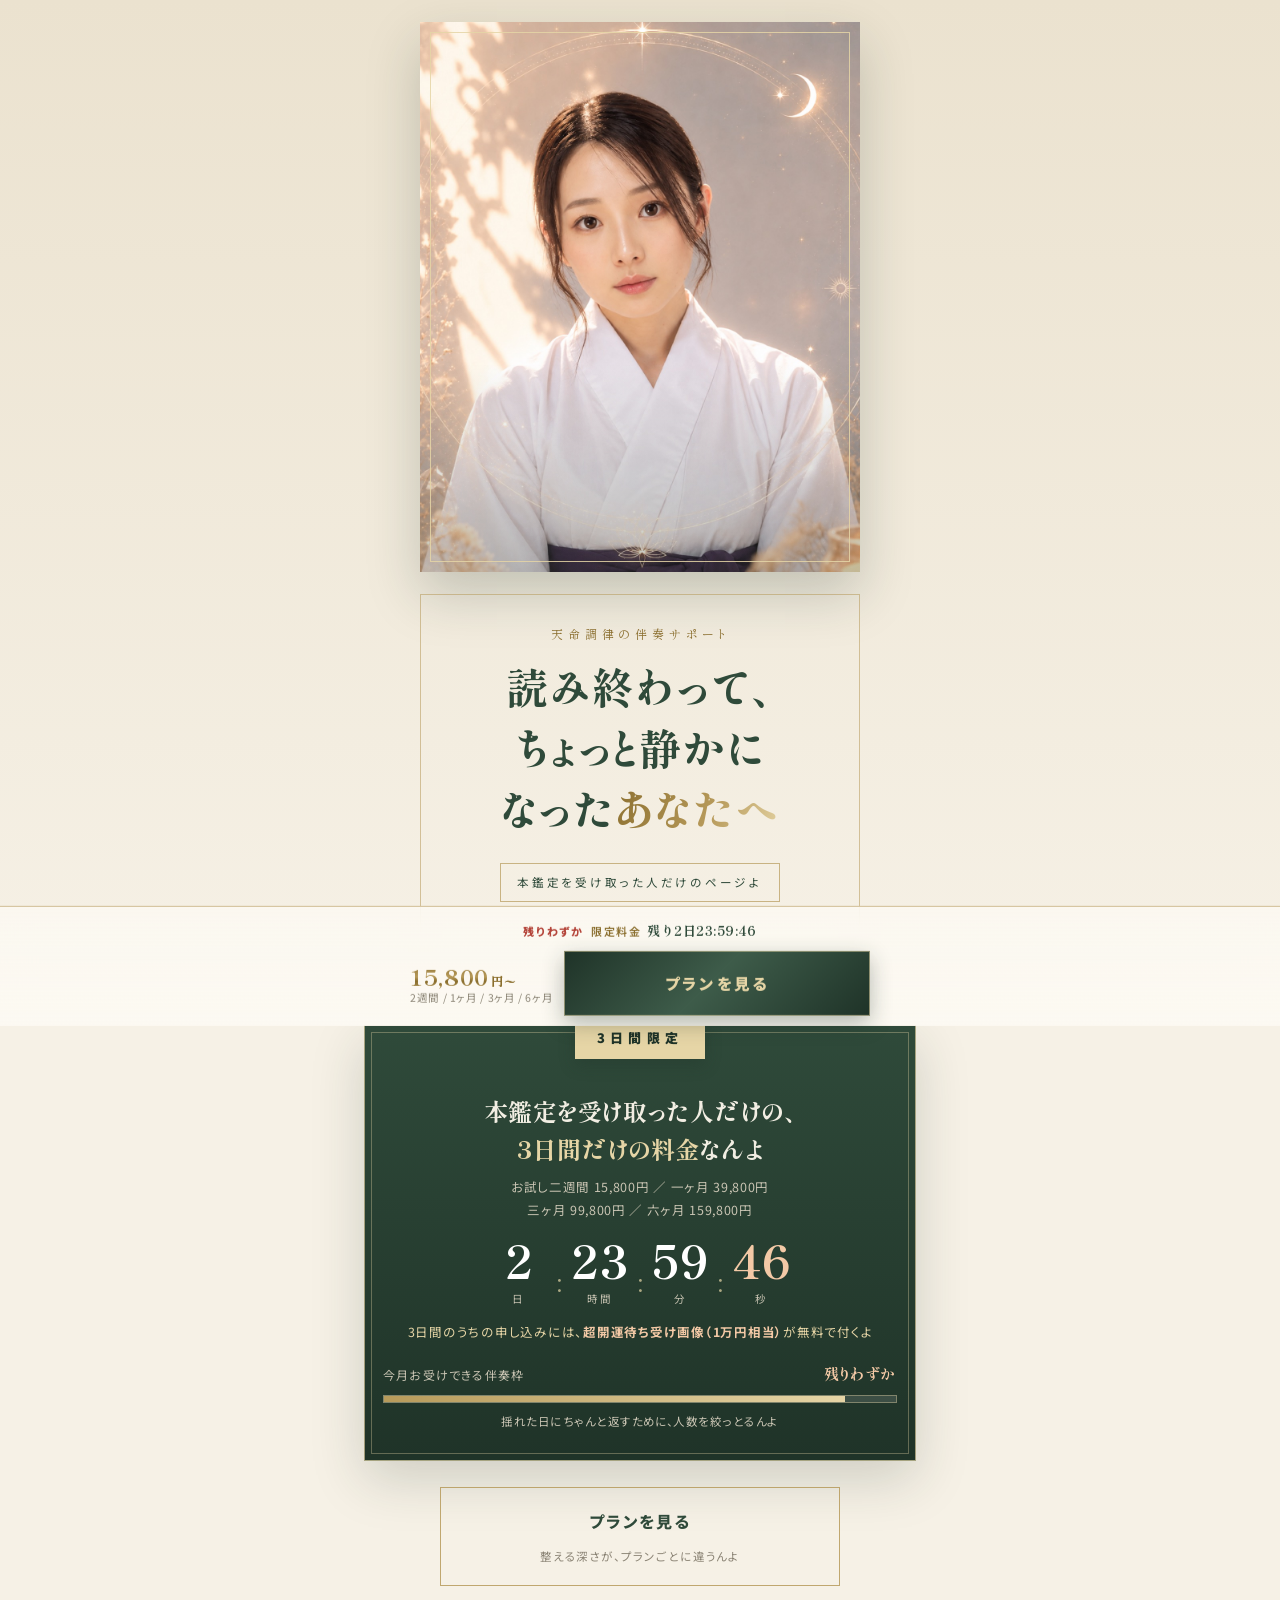
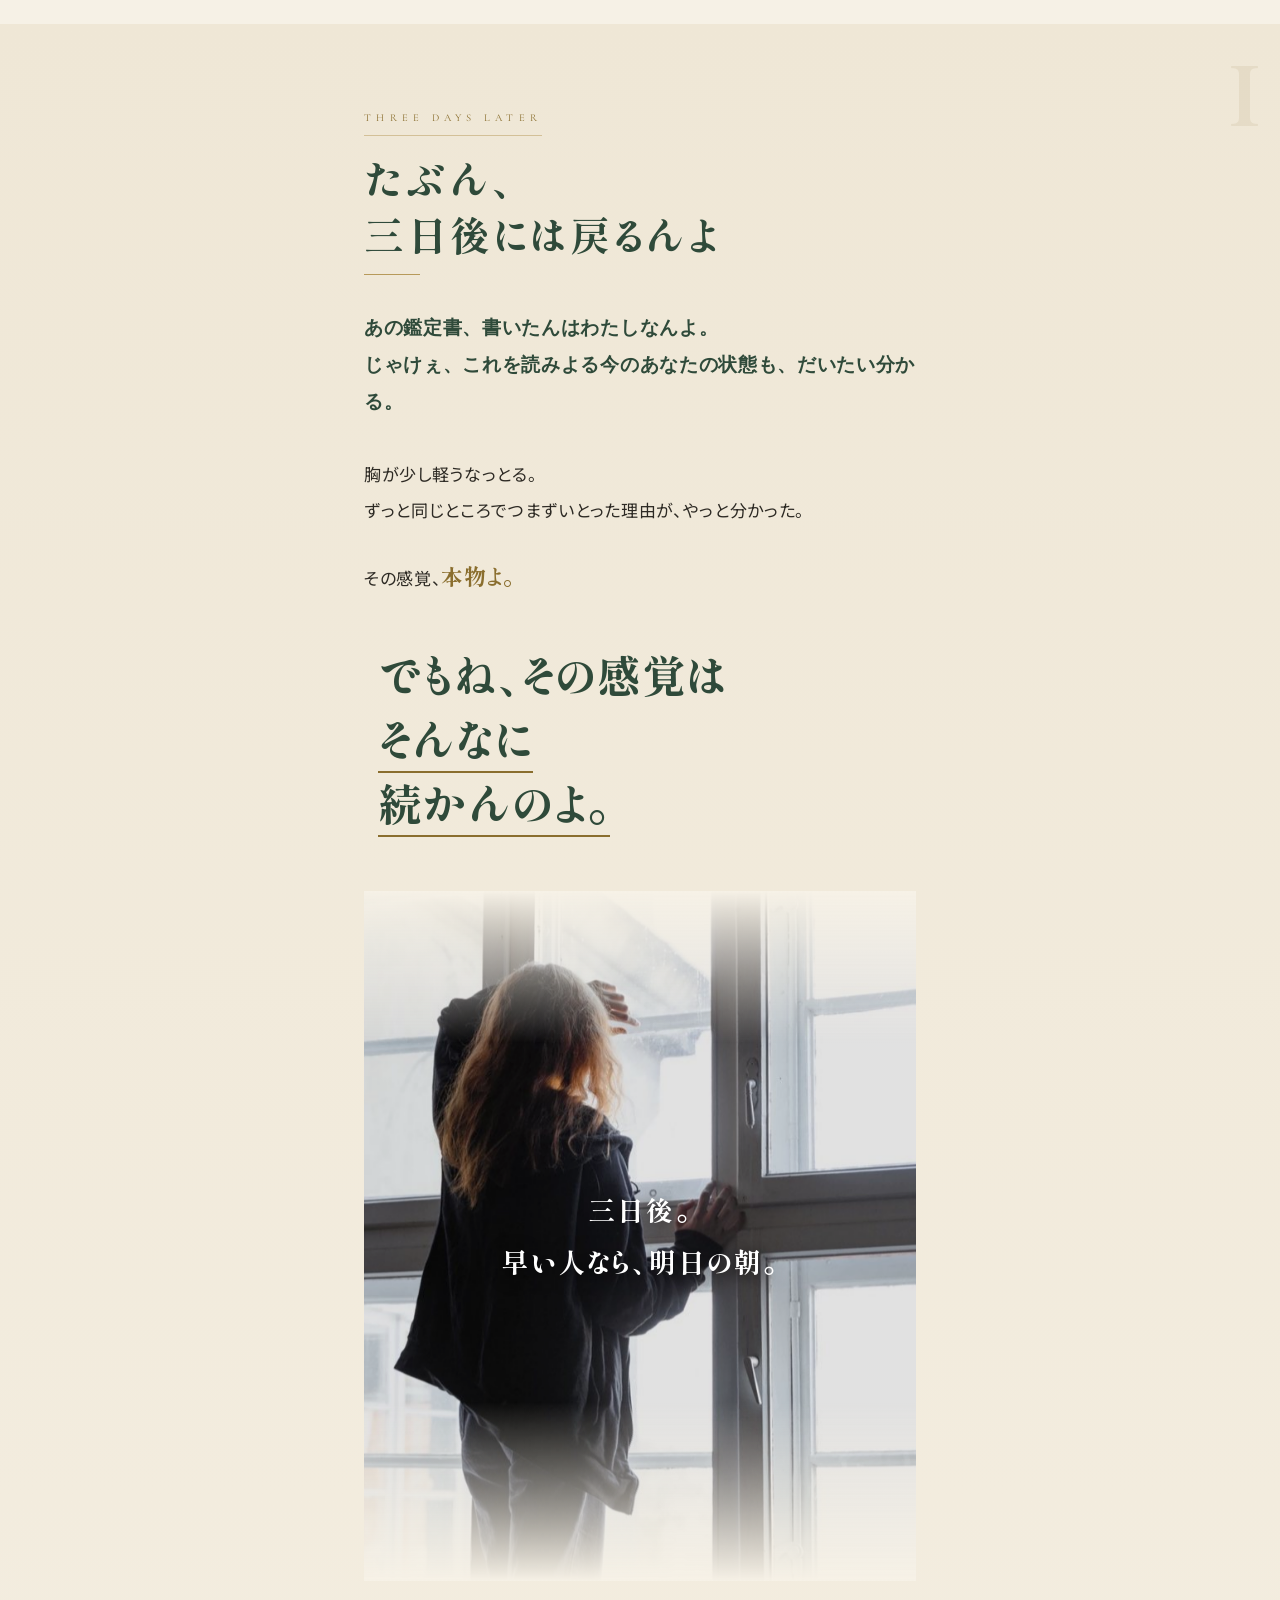
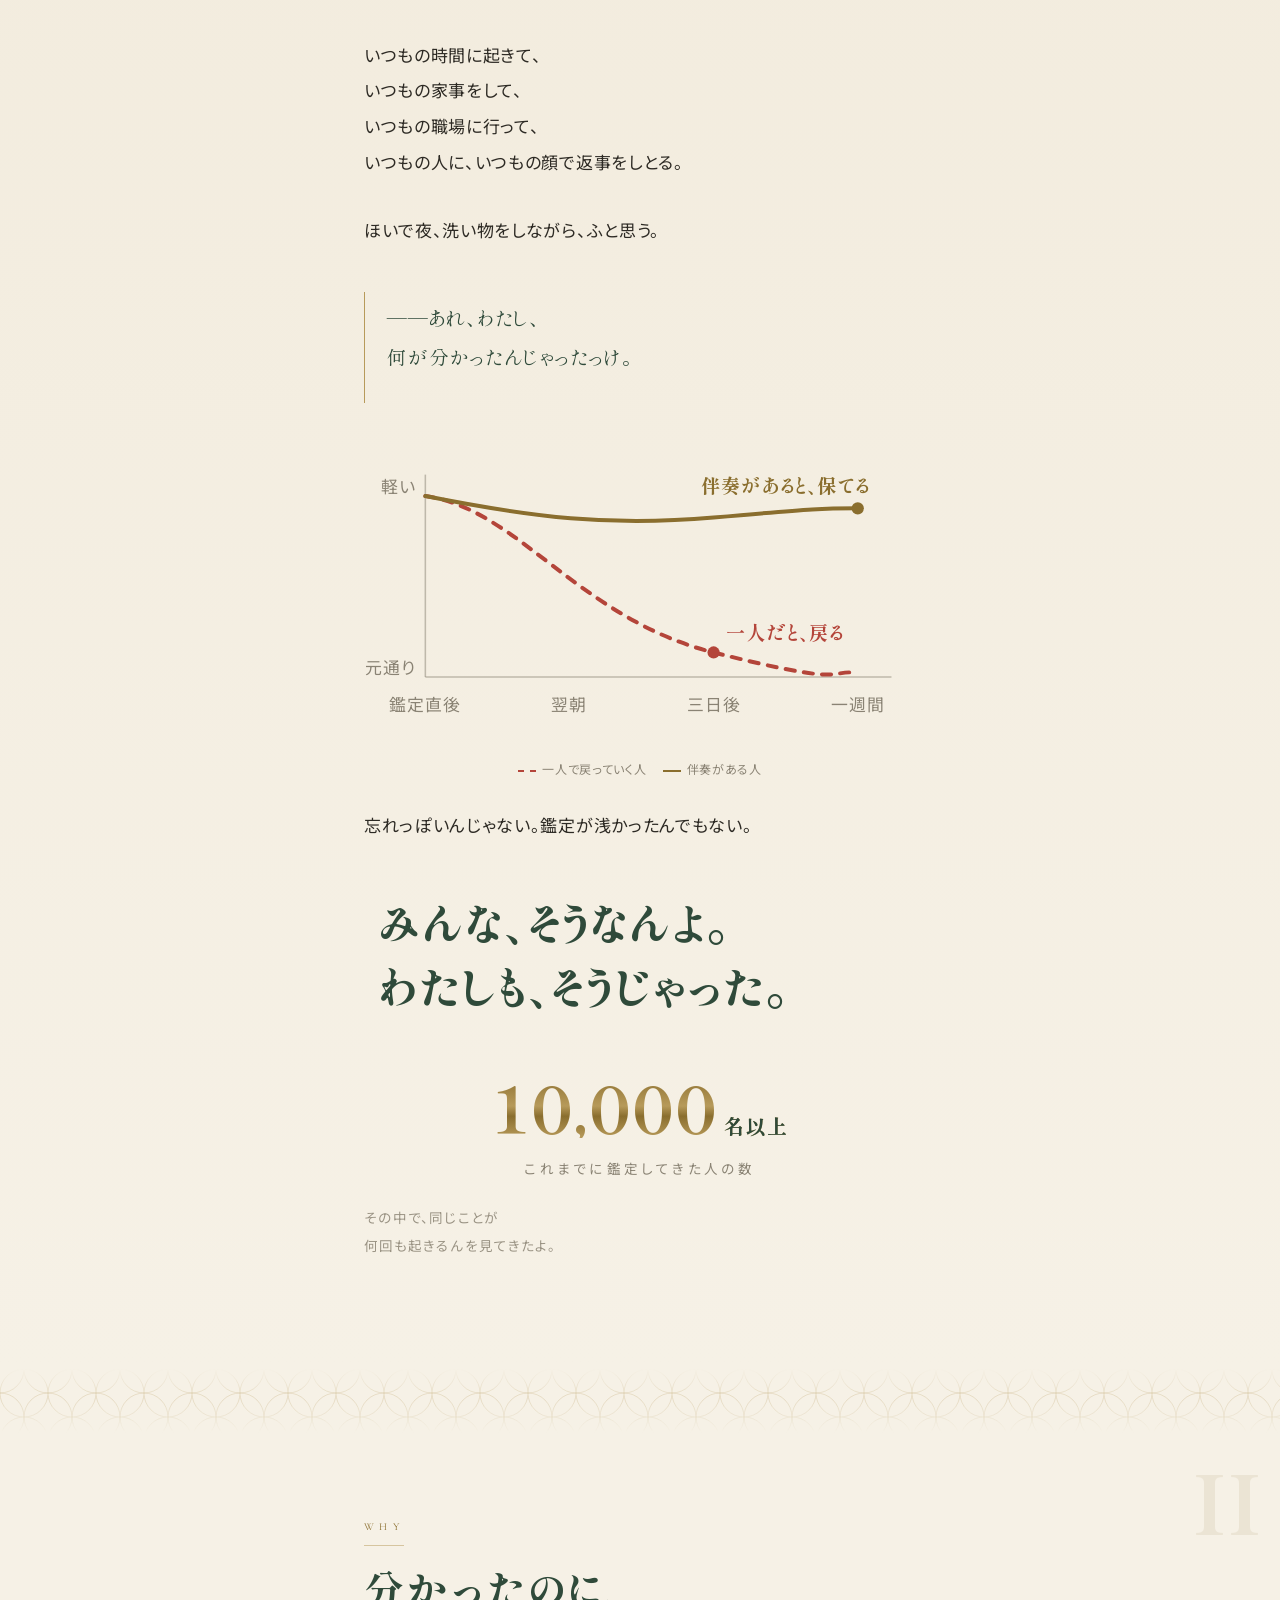
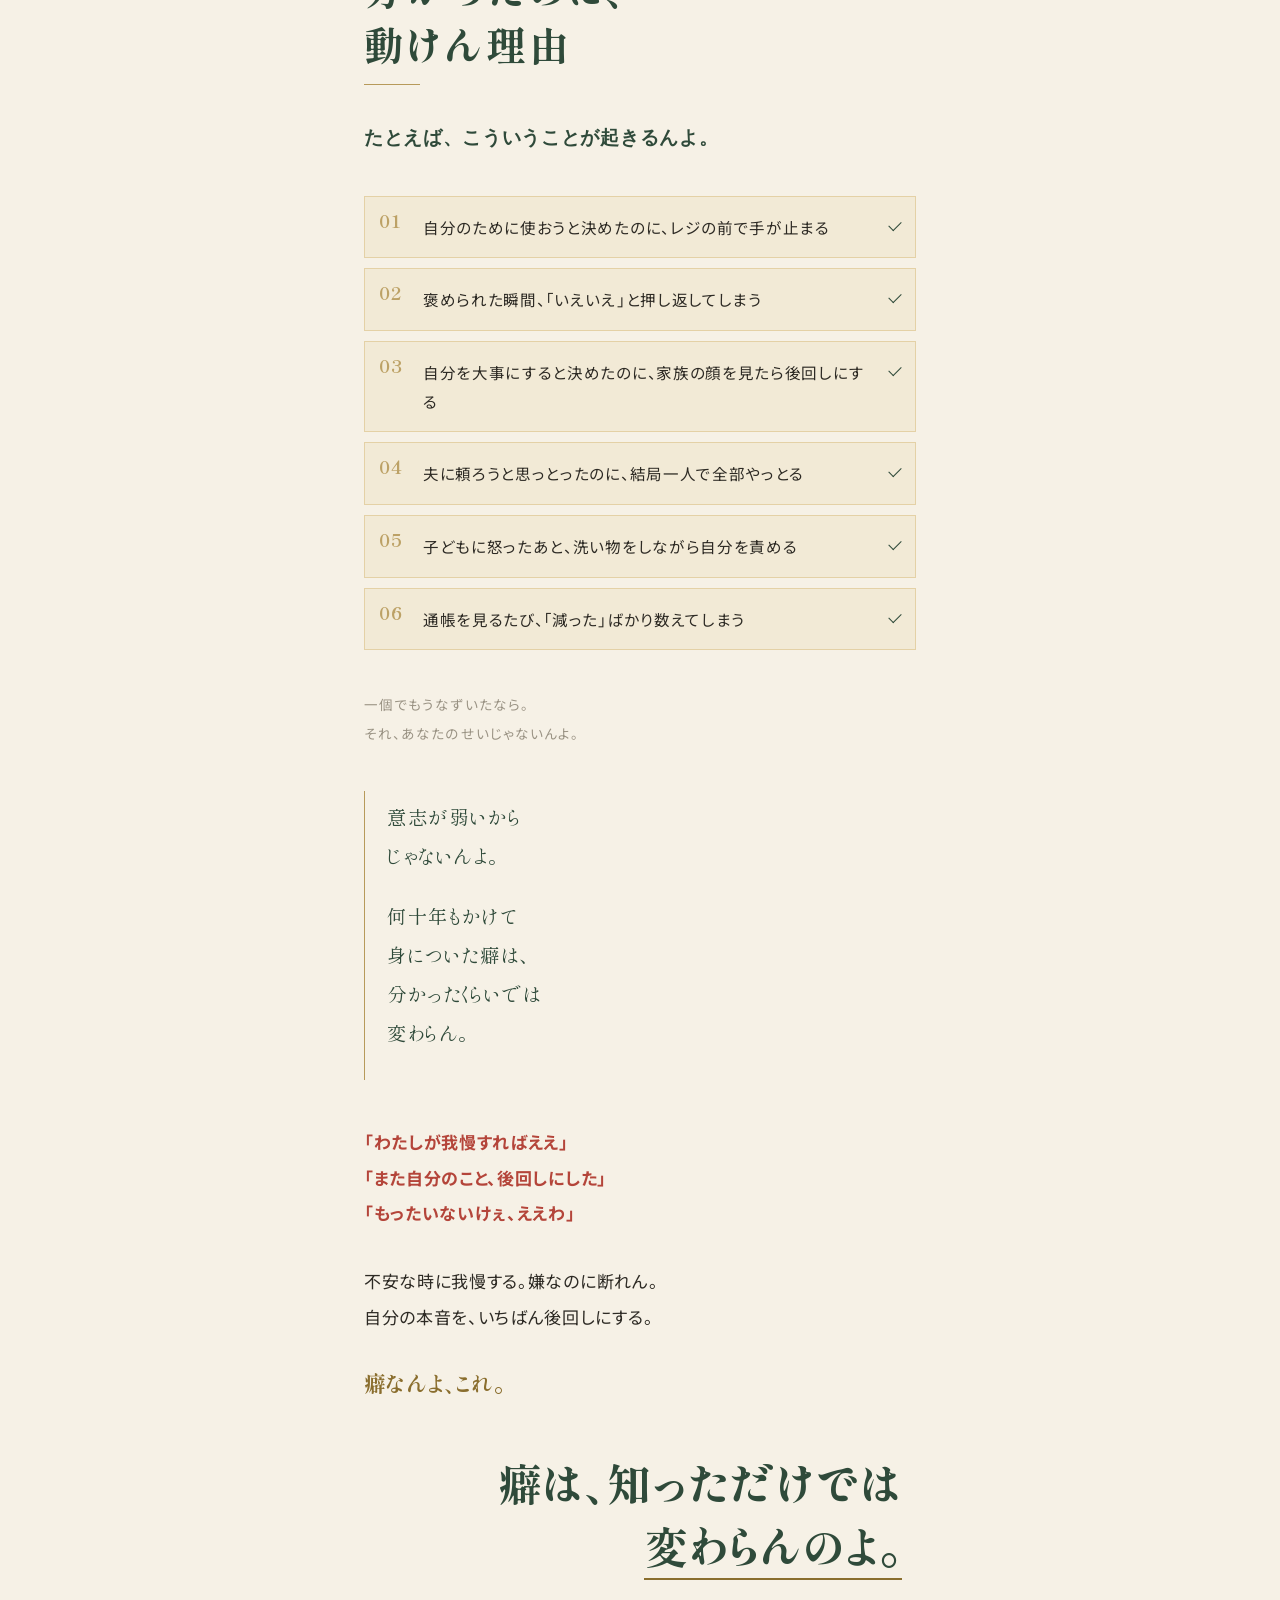
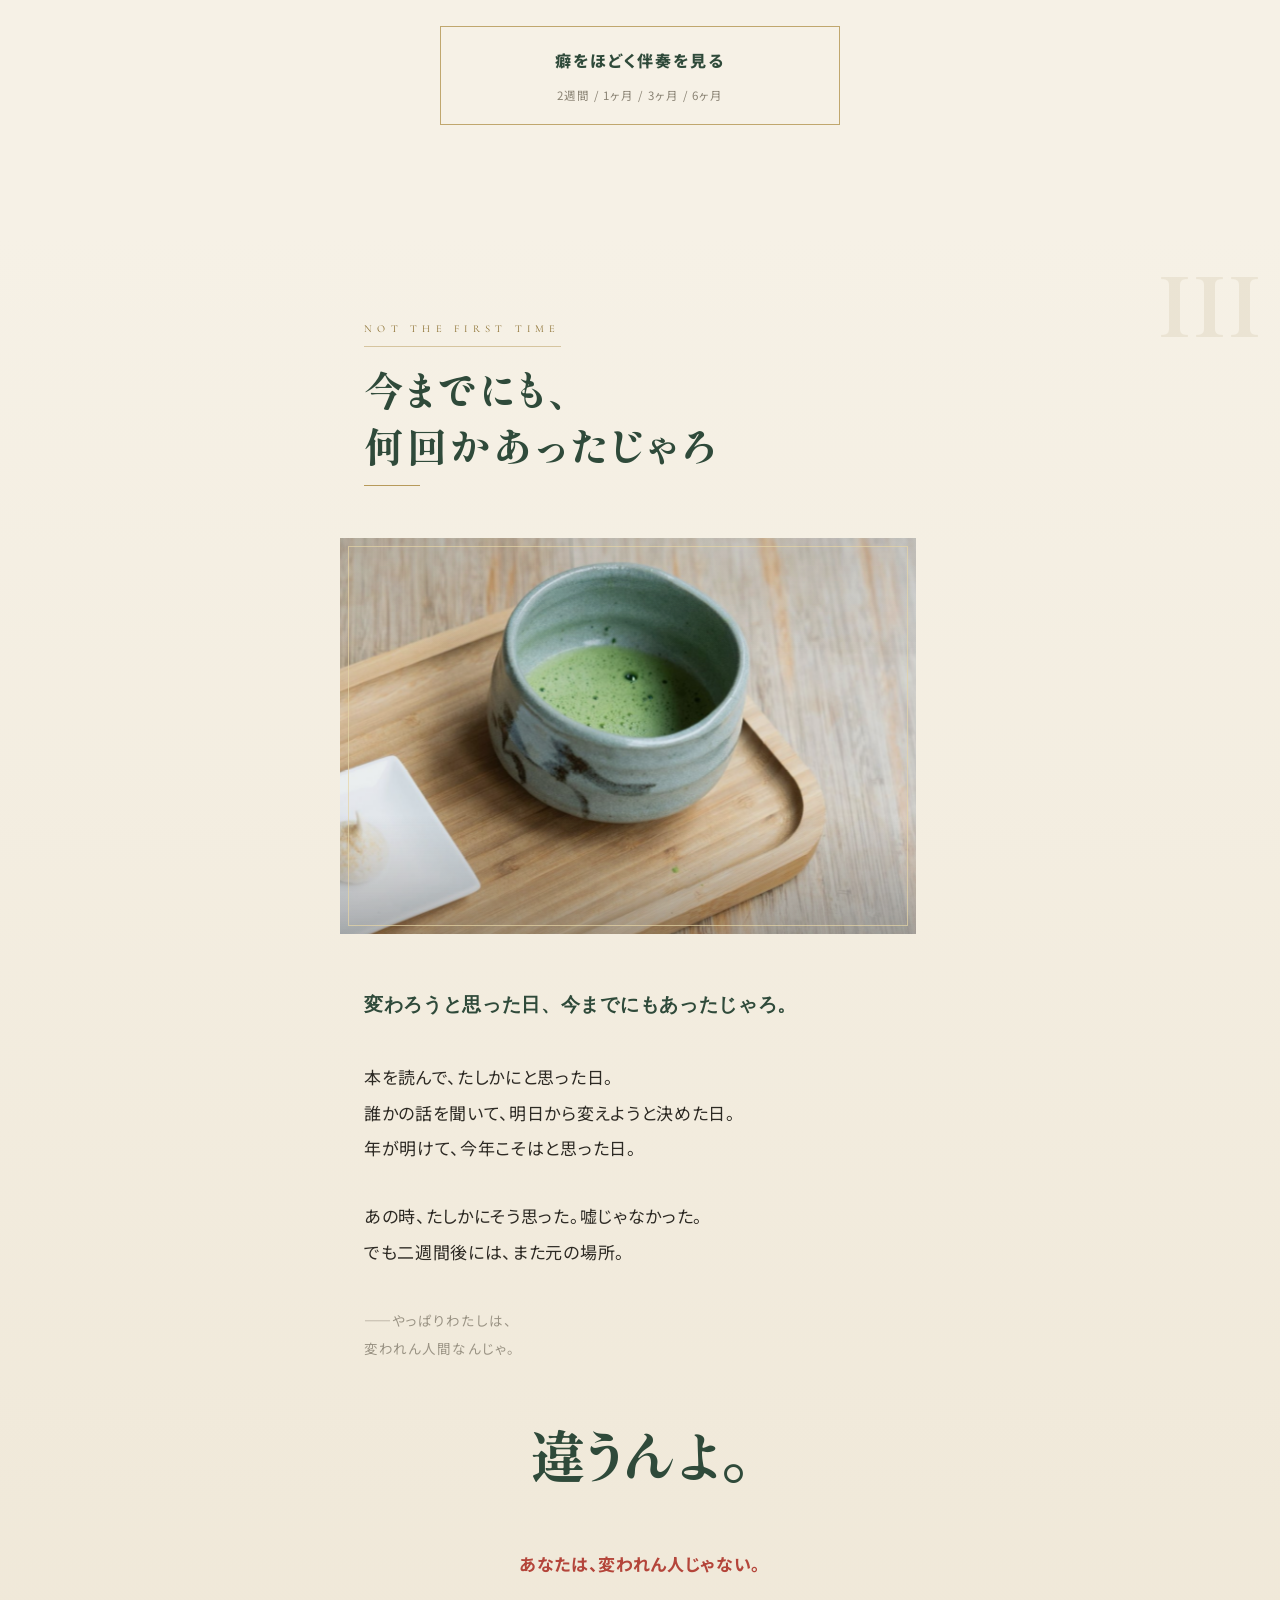
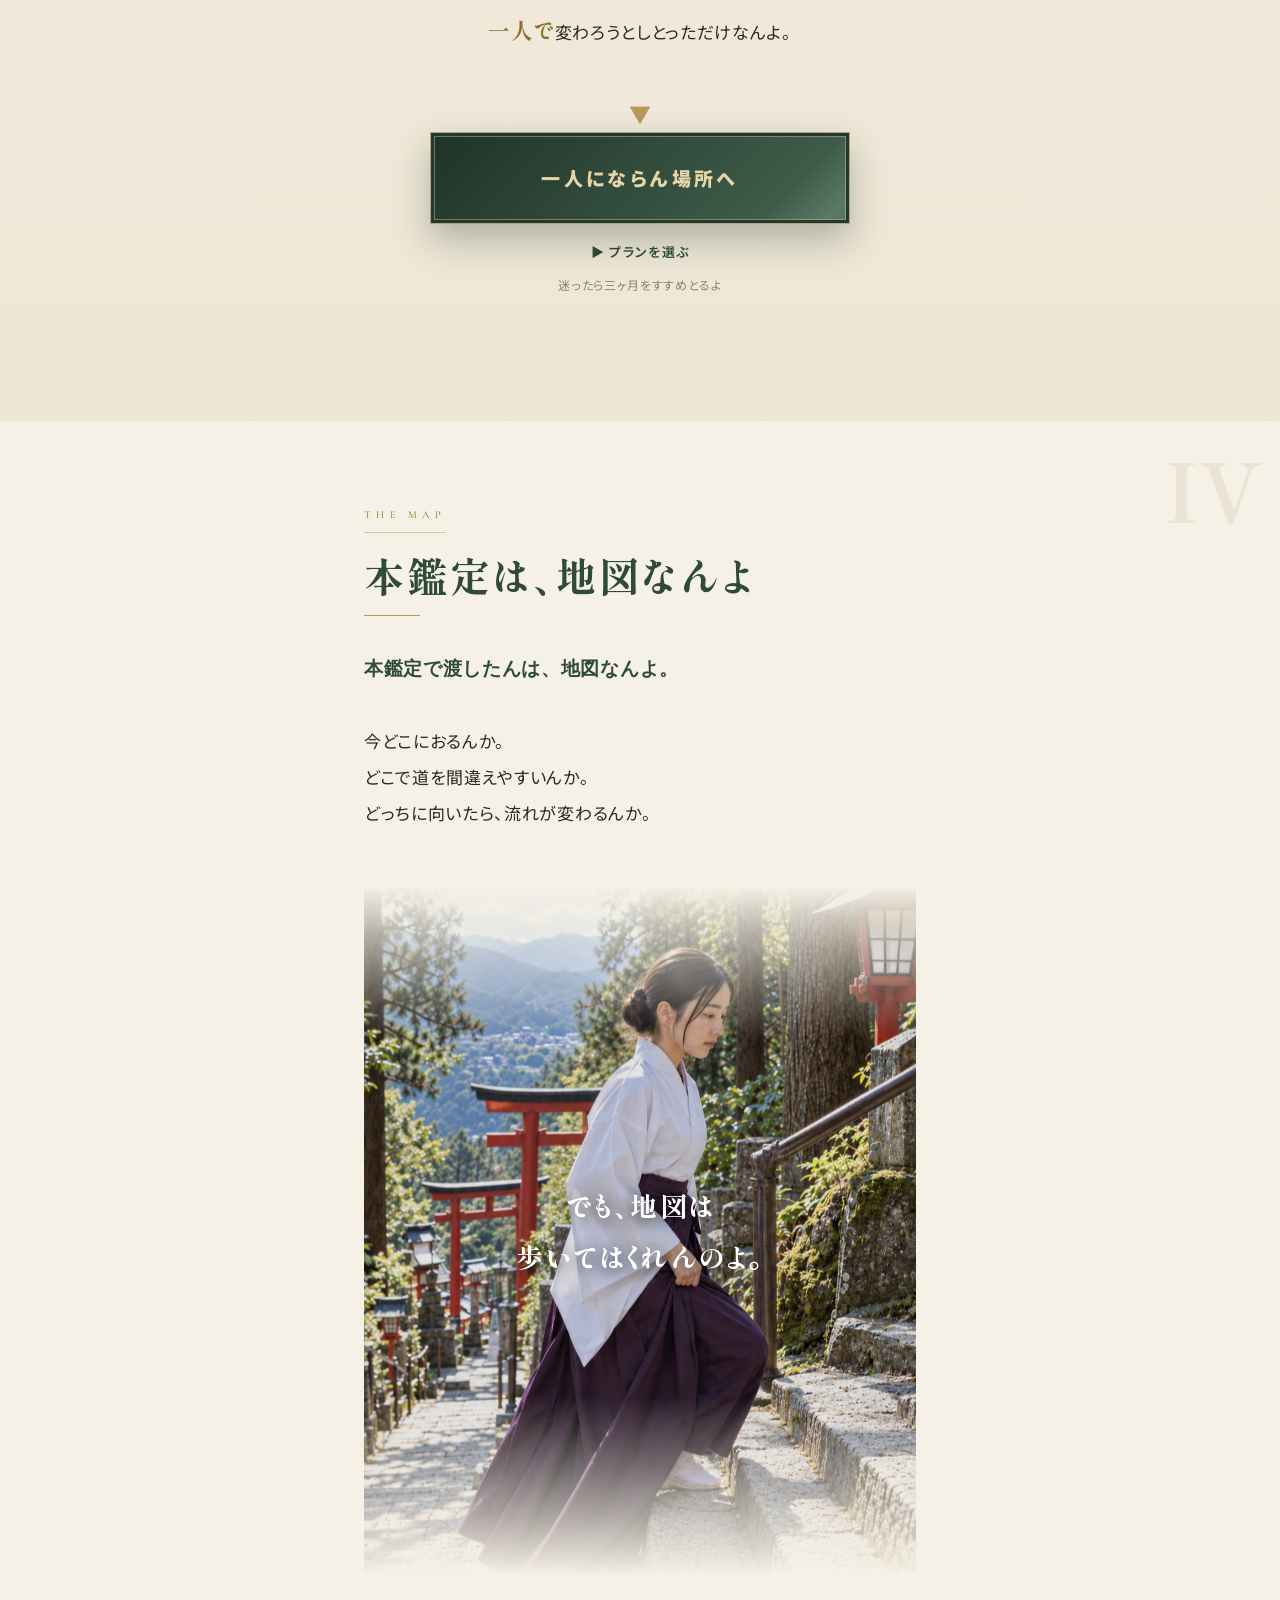
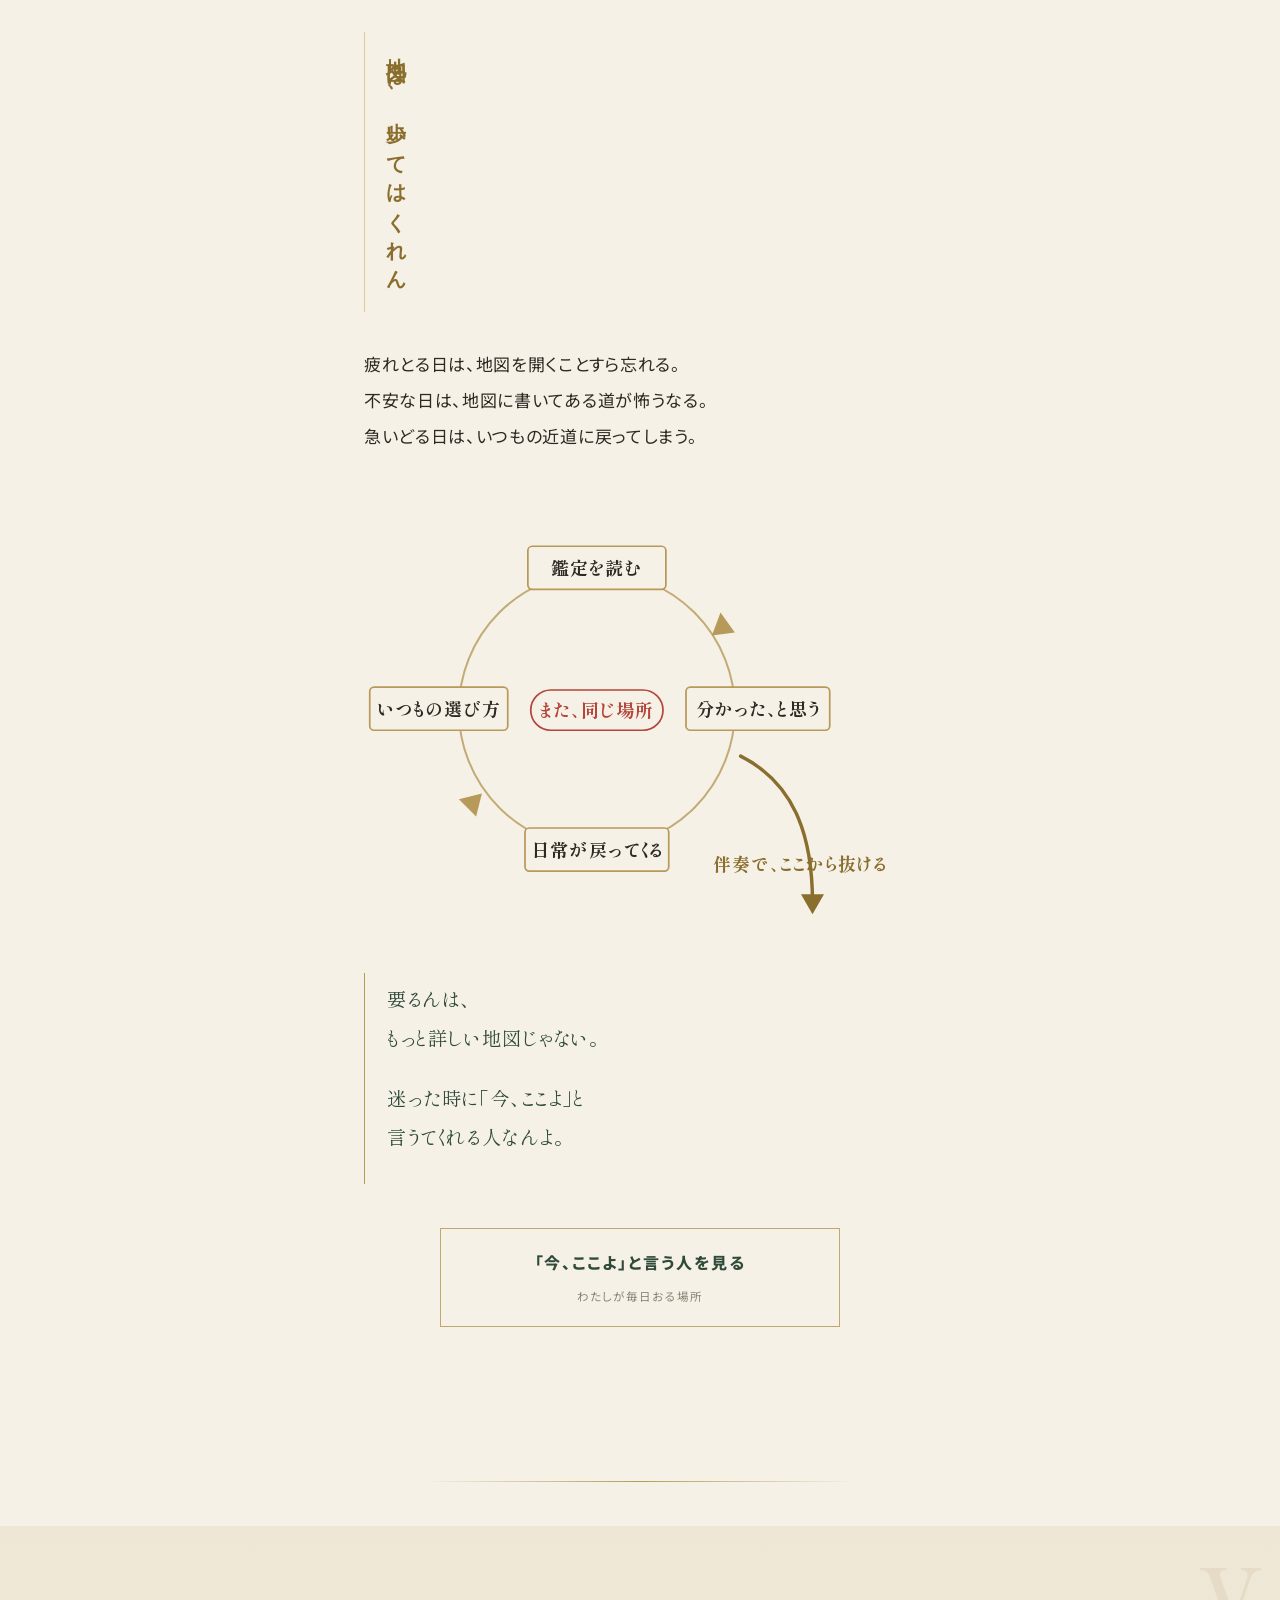
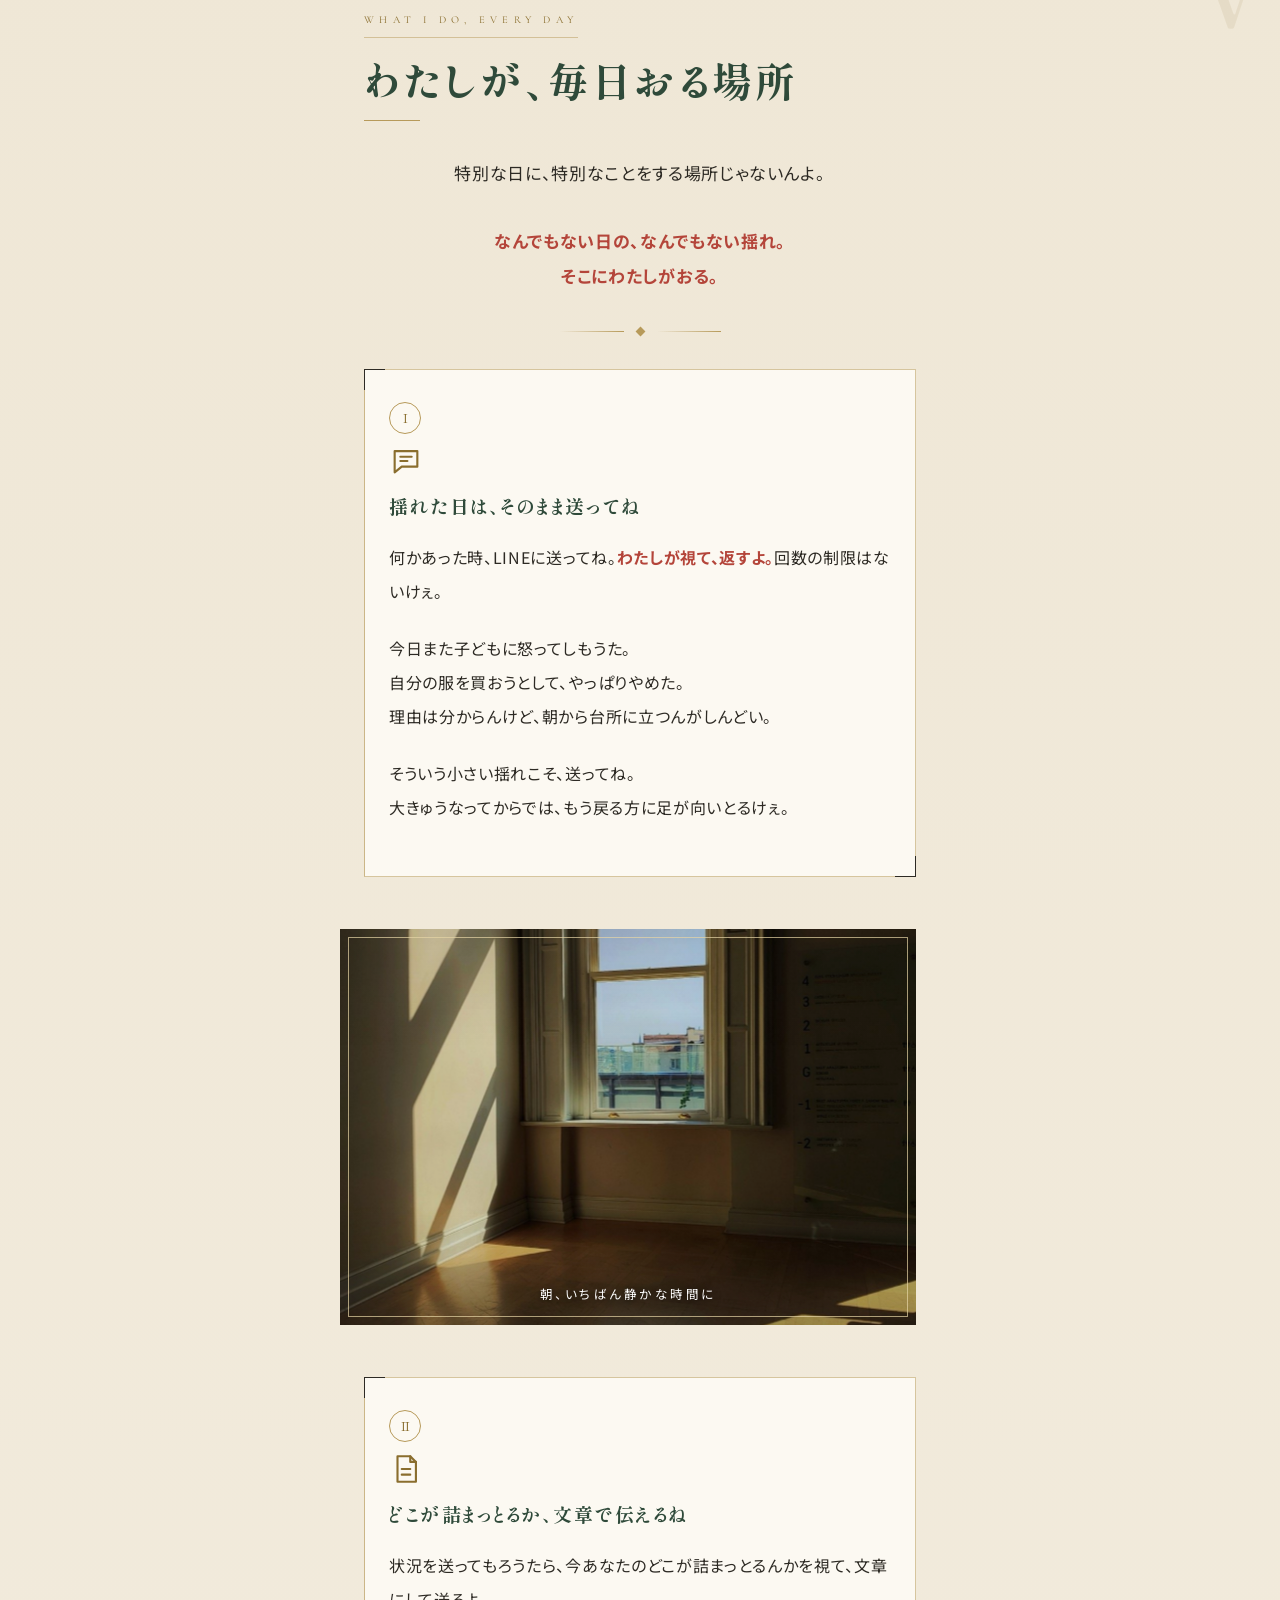
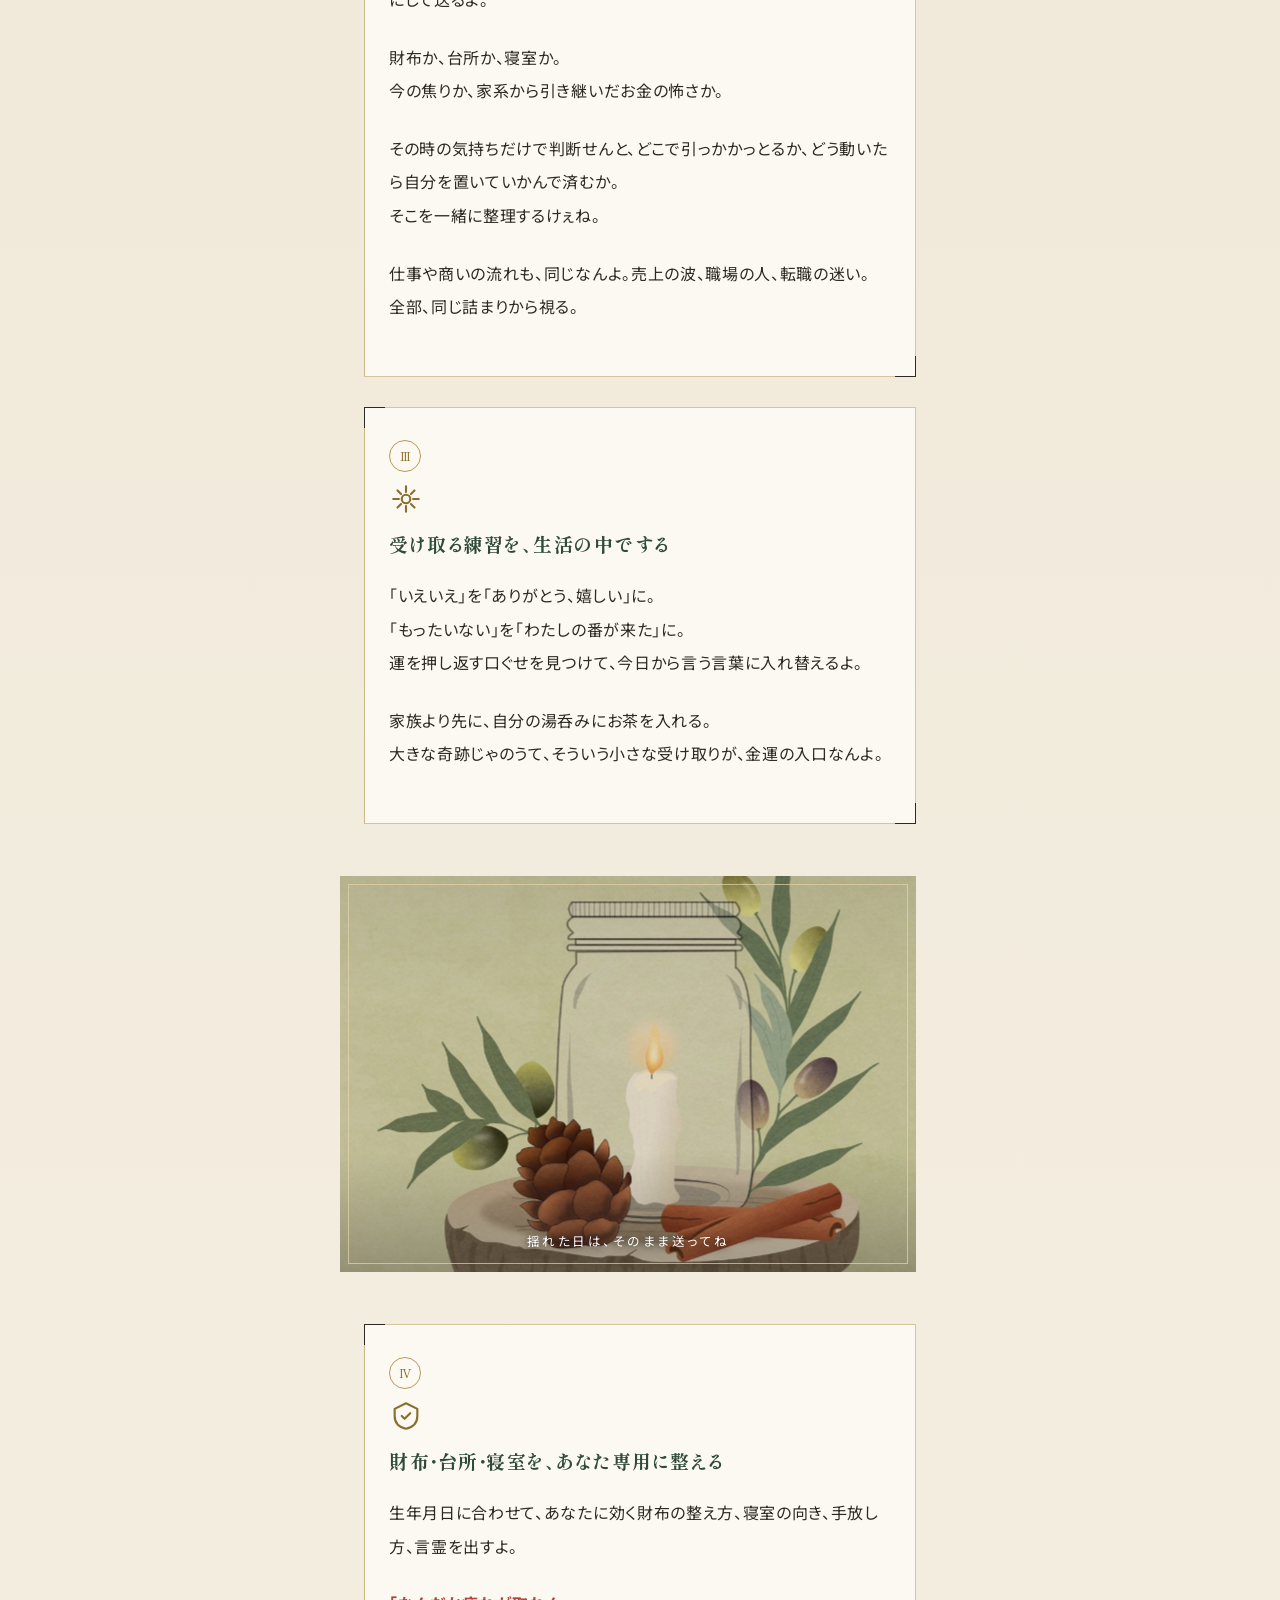
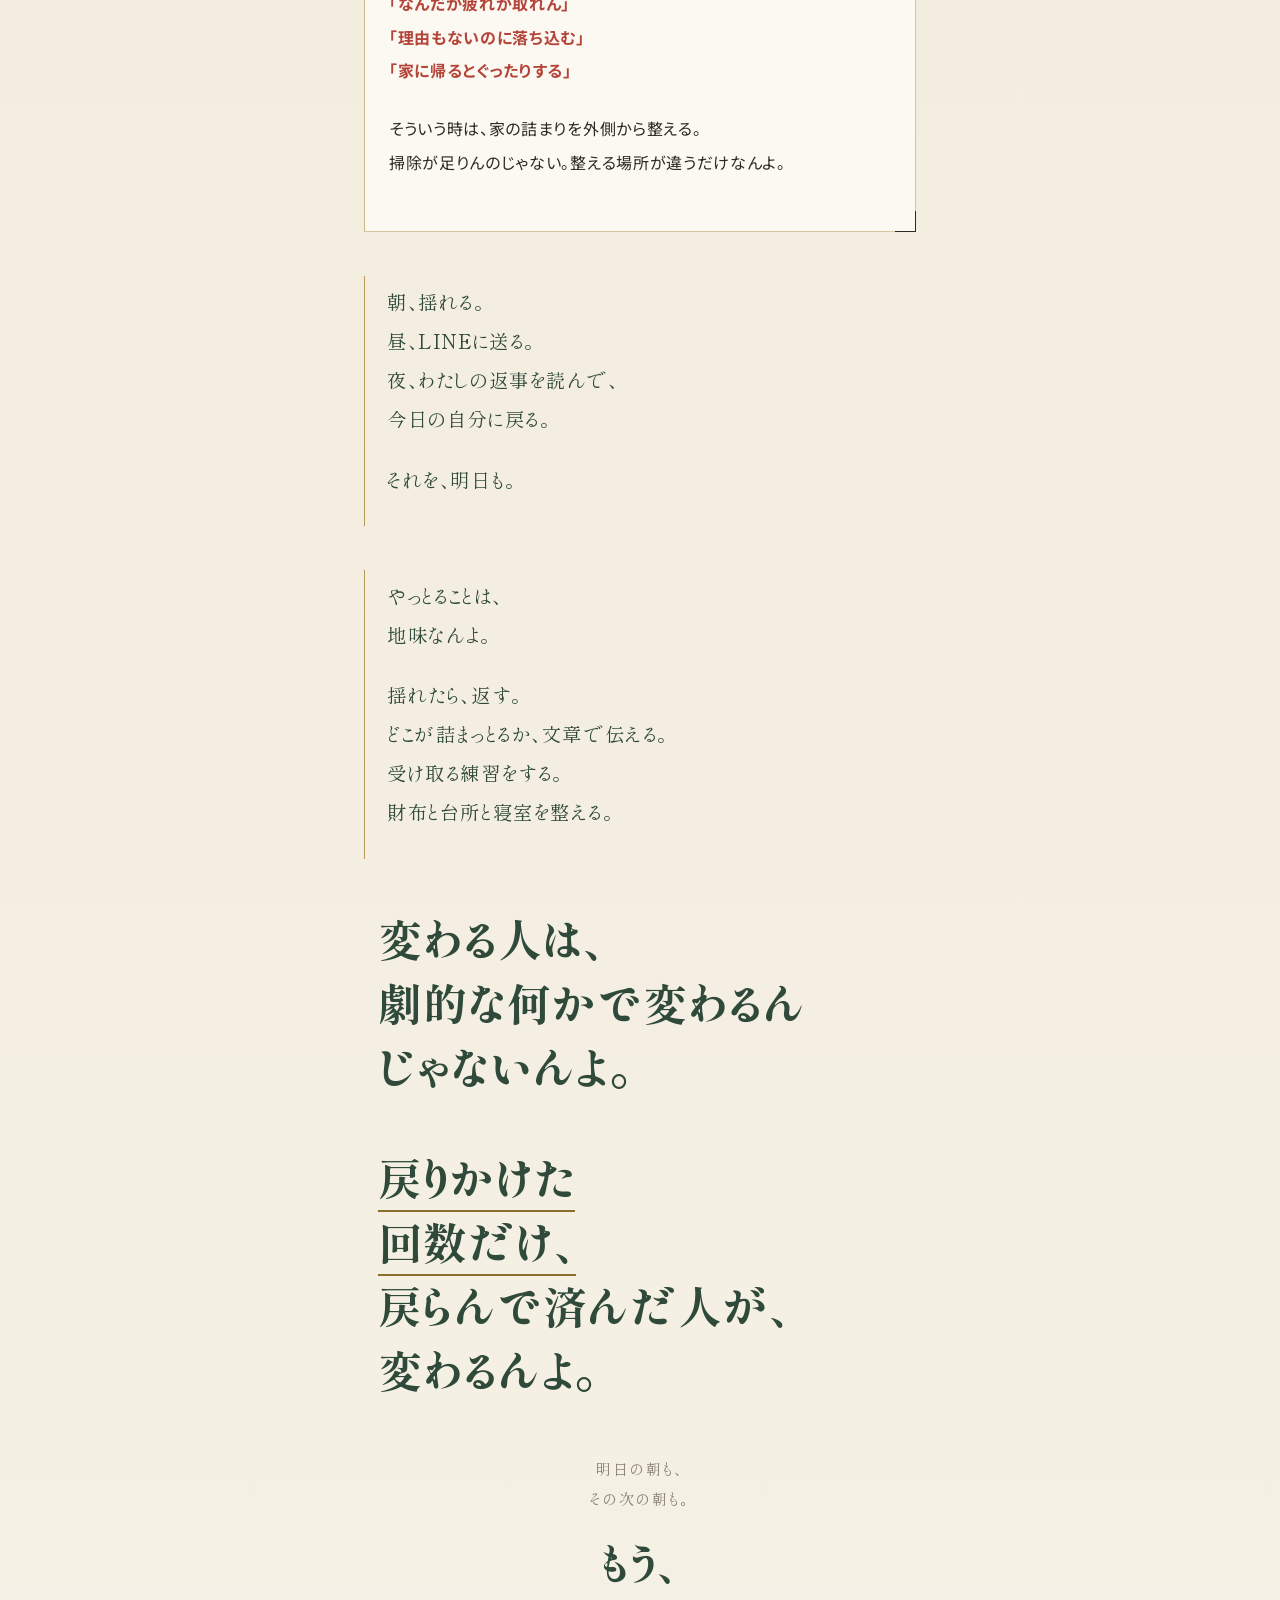
==== commit 9d3f3801: "PDCA#2: 章I末の弱CTAを削除（押し売り感減）・FAQを不安順に並べ替え Co-Authored-By: Claude Fable 5.1 <noreply@anthropic.com>" ====
--- a/bansou/index.html
+++ b/bansou/index.html
@@ -9,8 +9,8 @@
 <link rel="preconnect" href="https://fonts.googleapis.com">
 <link rel="preconnect" href="https://fonts.gstatic.com" crossorigin>
 <link href="https://fonts.googleapis.com/css2?family=Shippori+Mincho+B1:wght@400;600;700;800&family=Noto+Sans+JP:wght@400;500;700&family=Cormorant+Garamond:wght@300;500;600&display=swap" rel="stylesheet">
-<link rel="stylesheet" href="../assets/lp.css?v=202609101303">
-<link rel="stylesheet" href="../assets/theme-mari.css?v=202609101303">
+<link rel="stylesheet" href="../assets/lp.css?v=202609102219">
+<link rel="stylesheet" href="../assets/theme-mari.css?v=202609102219">
 <style>body{line-height:2.1;letter-spacing:.04em}</style>
 </head>
 <!-- 限定料金：本鑑定お届け後の初回閲覧から72時間。プラン価格・購入URLは確定済み。サポート内容は要確認 -->
@@ -108,7 +108,6 @@
       <p class="whisper" style="margin:20px 0 0">その中で、同じことが<br>何回も起きるんを見てきたよ。</p>
     </div>
 
-    <a class="minicta rv" href="#plan">戻らんための場所を見る<span class="s">揺れた日に、わたしが返すけぇ</span></a>
   </div>
 </section>
 
@@ -542,23 +541,23 @@
     <div class="gline"></div>
 
     <div class="stag">
+      <details class="faq"><summary>何が変わるか、約束してもらえますか。</summary>
+        <div class="ans">約束はできんよ。人の流れは、その人の選び方で変わっていくもんじゃけぇ。わたしができるんは、あなたが戻りそうになった時に、毎回そこにおることだけなんよ。</div>
+      </details>
+      <details class="faq"><summary>毎日やりとりしないといけませんか。途中で止まっても大丈夫ですか。</summary>
+        <div class="ans">送りたい時だけでええよ。何も送らん日が続いても大丈夫。気持ちが沈んで返せん時期もようあるけど、急かすことはせん。そういう時こそ、こっちから声をかけるけぇね。</div>
+      </details>
+      <details class="faq"><summary>プランによって、受け取れる内容は変わりますか。</summary>
+        <div class="ans">変わるよ。揺れた日のLINE、詰まりの読み解き、受け取る練習はどのプランにもあるけど、波動を整えて流れを戻す強さと深さが違う。二週間は表面、一ヶ月は身体、三ヶ月は奥、六ヶ月は根っこまで。期間が長いほど、深い層まで届くんよ。</div>
+      </details>
+      <details class="faq"><summary>家族に知られませんか。</summary>
+        <div class="ans">知られんよ。やりとりは全部このLINEの中だけ。郵送物も、家に届くもんも一切ない。夜、家族が寝てから送ってくれてもええけぇね。</div>
+      </details>
       <details class="faq"><summary>本鑑定を受けたばかりですが、すぐ申し込んだ方がいいですか。</summary>
         <div class="ans">できれば、早い方がええと言うとるよ。鑑定を読んだ直後がいちばん心が動いとるけぇ。時間が経つほど、日常の方が強うなる。この料金を3日間だけにしとるんも、同じ理由なんよ。</div>
       </details>
-      <details class="faq"><summary>毎日やりとりしないといけませんか。途中で止まっても大丈夫ですか。</summary>
-        <div class="ans">送りたい時だけでええよ。何も送らん日が続いても大丈夫。気持ちが沈んで返せん時期もようあるけど、急かすことはせん。そういう時こそ、こっちから声をかけるけぇね。</div>
-      </details>
-      <details class="faq"><summary>プランによって、受け取れる内容は変わりますか。</summary>
-        <div class="ans">変わるよ。揺れた日のLINE、詰まりの読み解き、受け取る練習はどのプランにもあるけど、波動を整えて流れを戻す強さと深さが違う。二週間は表面、一ヶ月は身体、三ヶ月は奥、六ヶ月は根っこまで。期間が長いほど、深い層まで届くんよ。</div>
-      </details>
       <details class="faq"><summary>三ヶ月のあとも、続けられますか。</summary>
         <div class="ans">続けられるよ。三ヶ月を終えた人が、そのまま六ヶ月へ延長することも多いんよ。終わる時は、あなたが「もう一人で戻らん」と思えた時でええ。</div>
-      </details>
-      <details class="faq"><summary>家族に知られませんか。</summary>
-        <div class="ans">知られんよ。やりとりは全部このLINEの中だけ。郵送物も、家に届くもんも一切ない。夜、家族が寝てから送ってくれてもええけぇね。</div>
-      </details>
-      <details class="faq"><summary>何が変わるか、約束してもらえますか。</summary>
-        <div class="ans">約束はできんよ。人の流れは、その人の選び方で変わっていくもんじゃけぇ。わたしができるんは、あなたが戻りそうになった時に、毎回そこにおることだけなんよ。</div>
       </details>
       <details class="faq"><summary>待ち受け画像は、いつ届きますか。</summary>
         <div class="ans">申し込みの確認がとれたあと、あなたの流れと整え方に合わせて一枚ずつ作って、LINEで送るよ。</div>
@@ -630,6 +629,6 @@
   </div>
 </div>
 
-<script src="../assets/lp.js?v=202609101303"></script>
+<script src="../assets/lp.js?v=202609102219"></script>
 </body>
 </html>
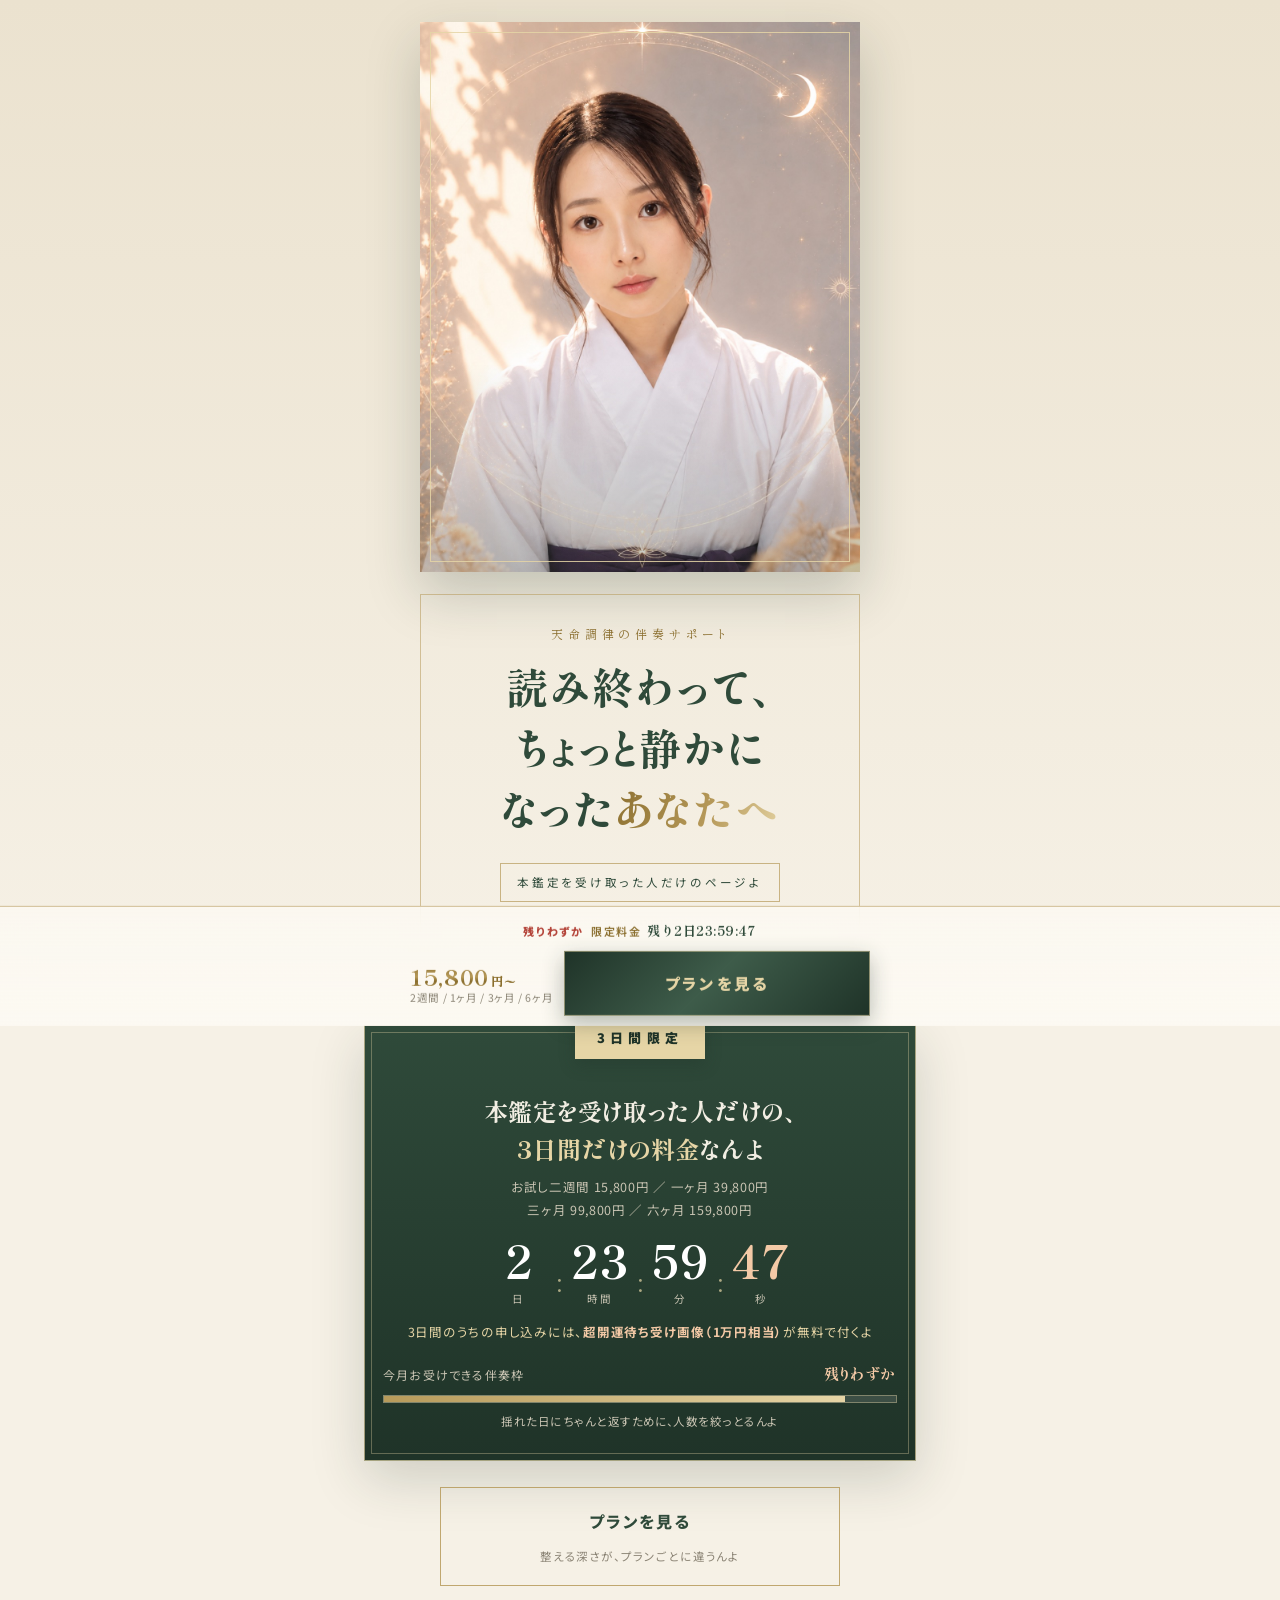
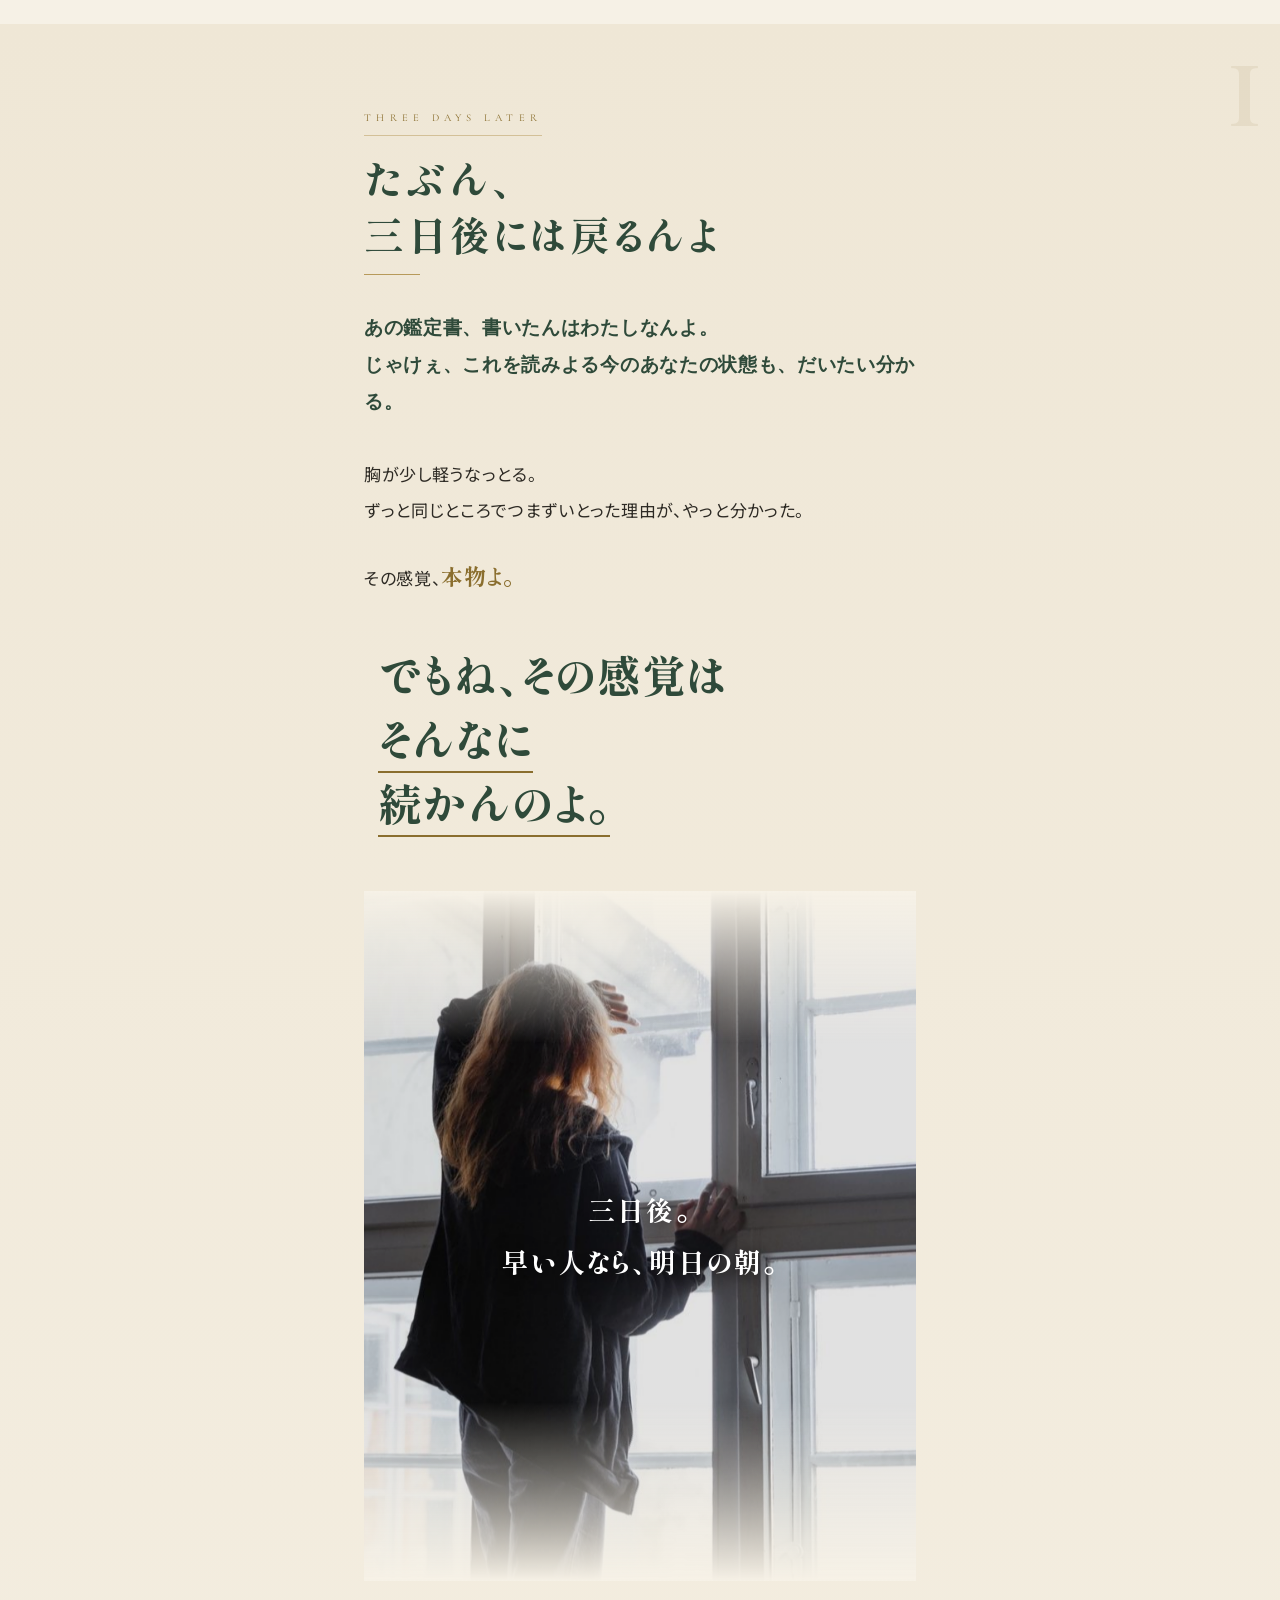
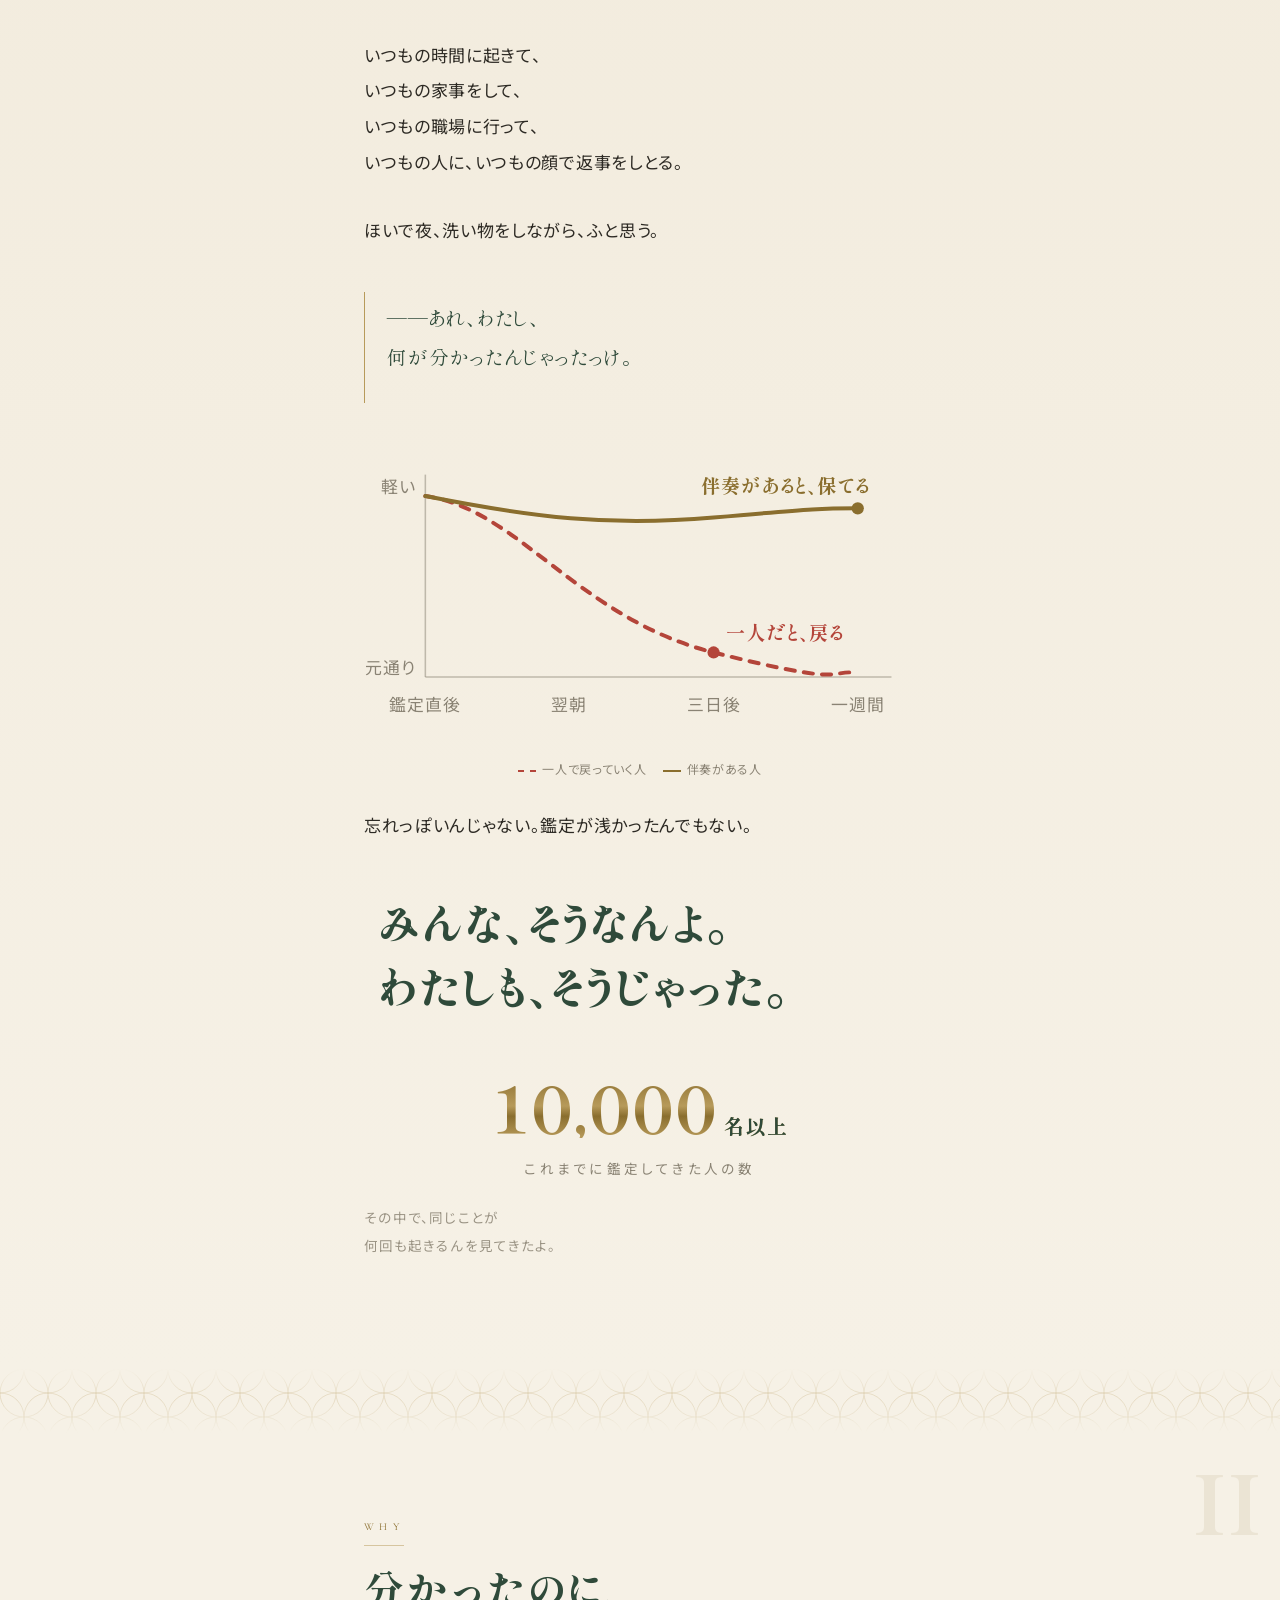
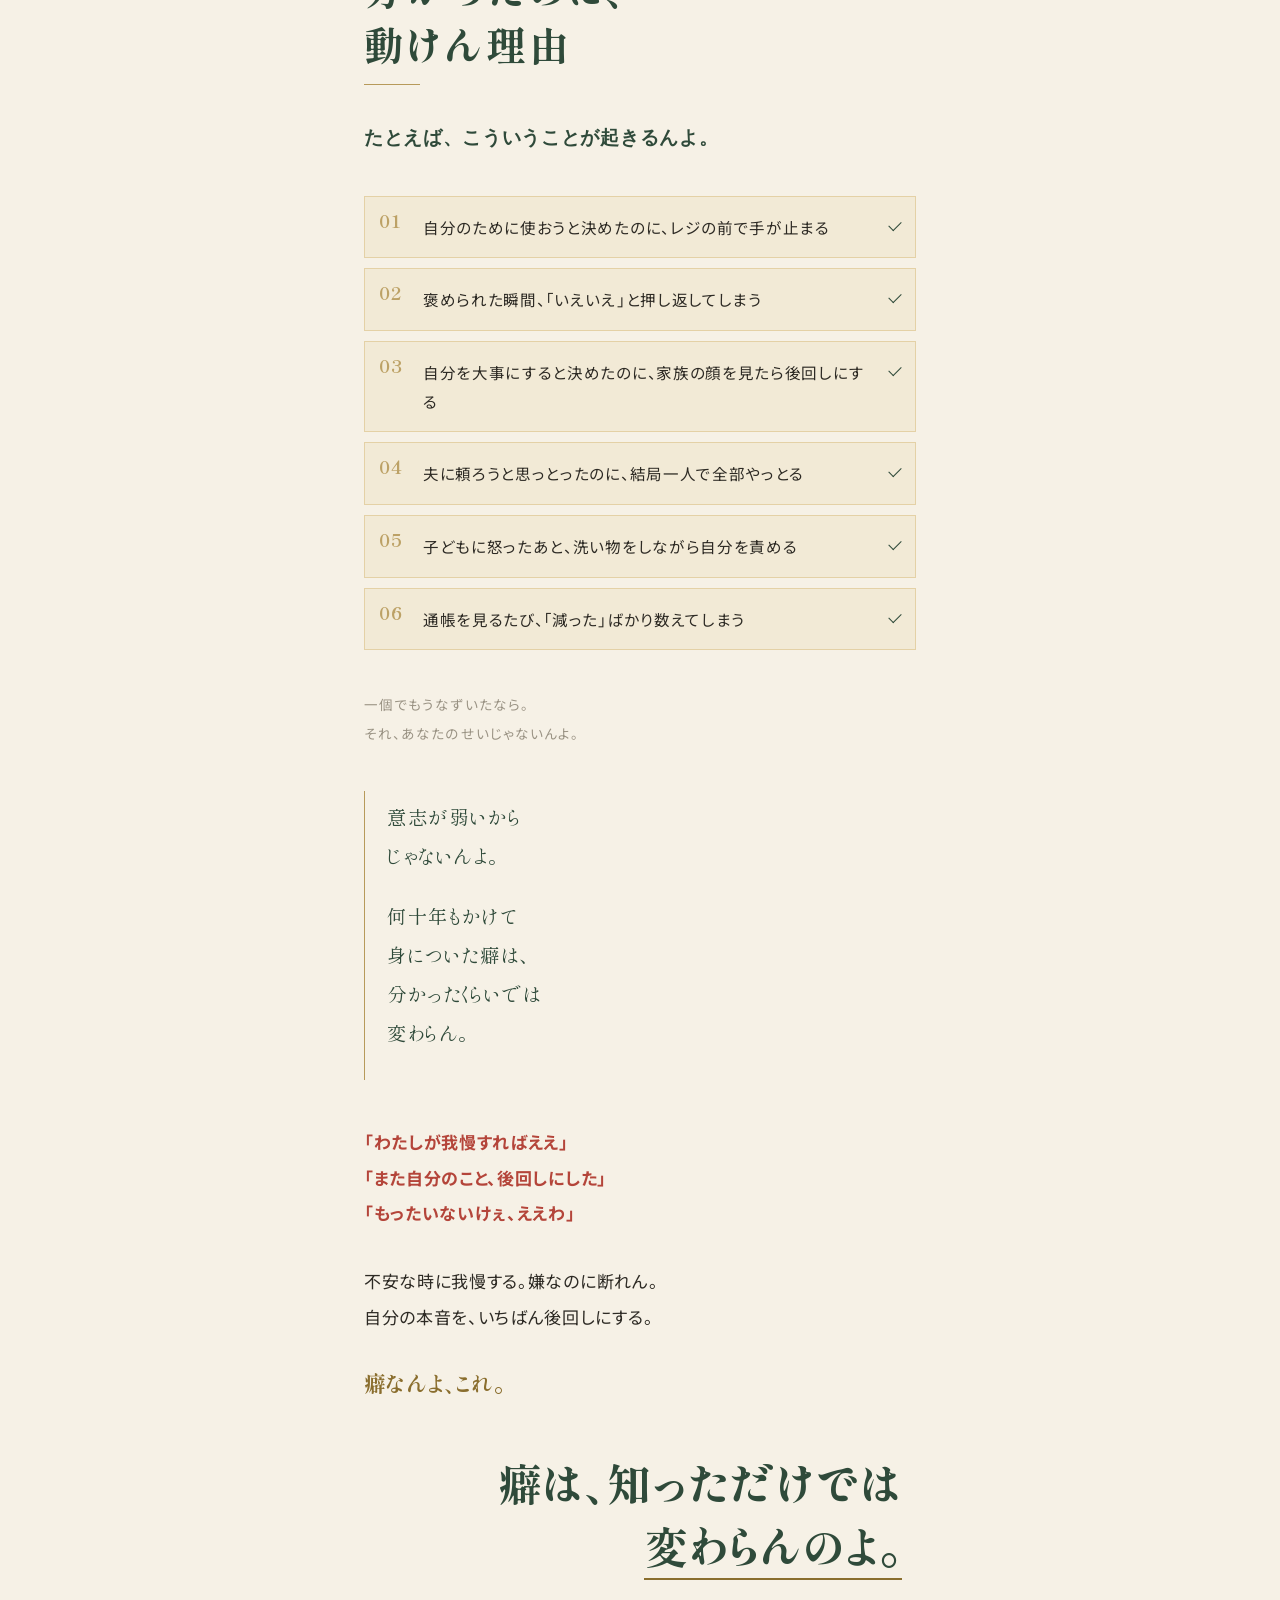
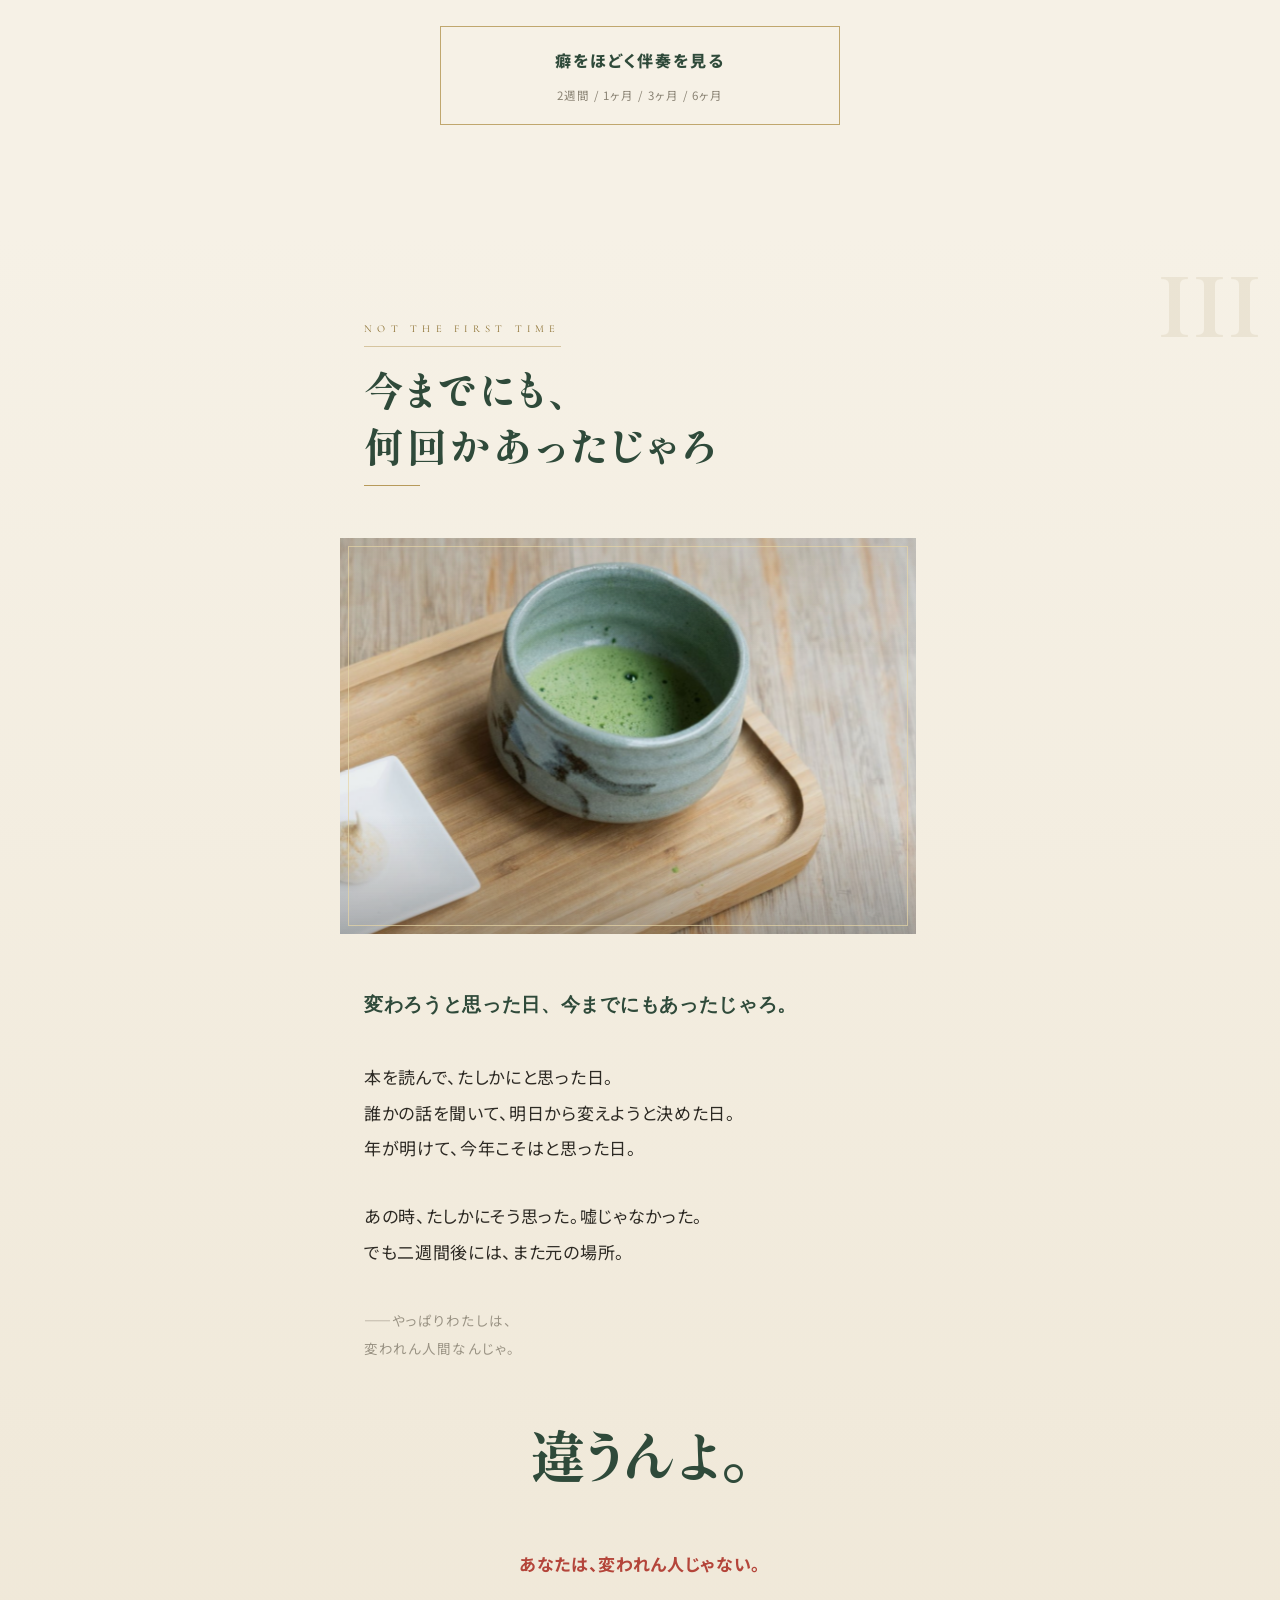
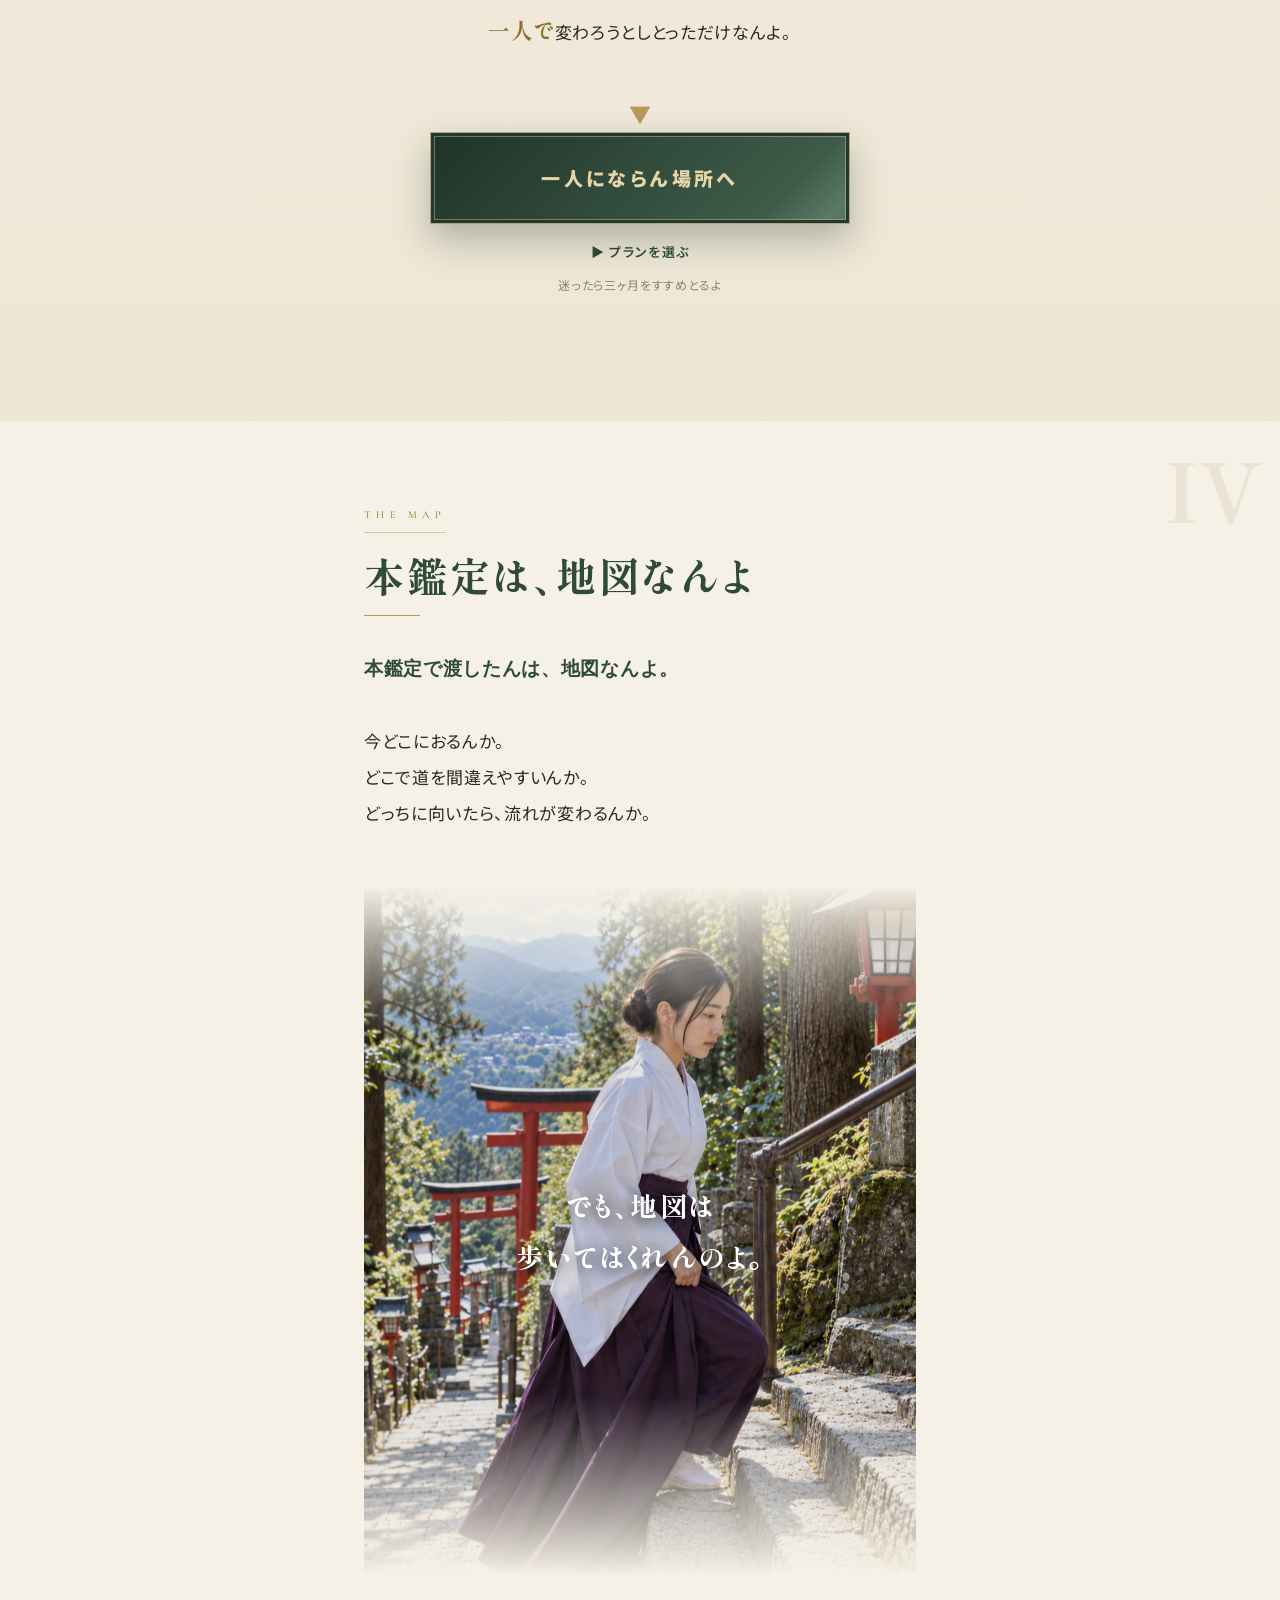
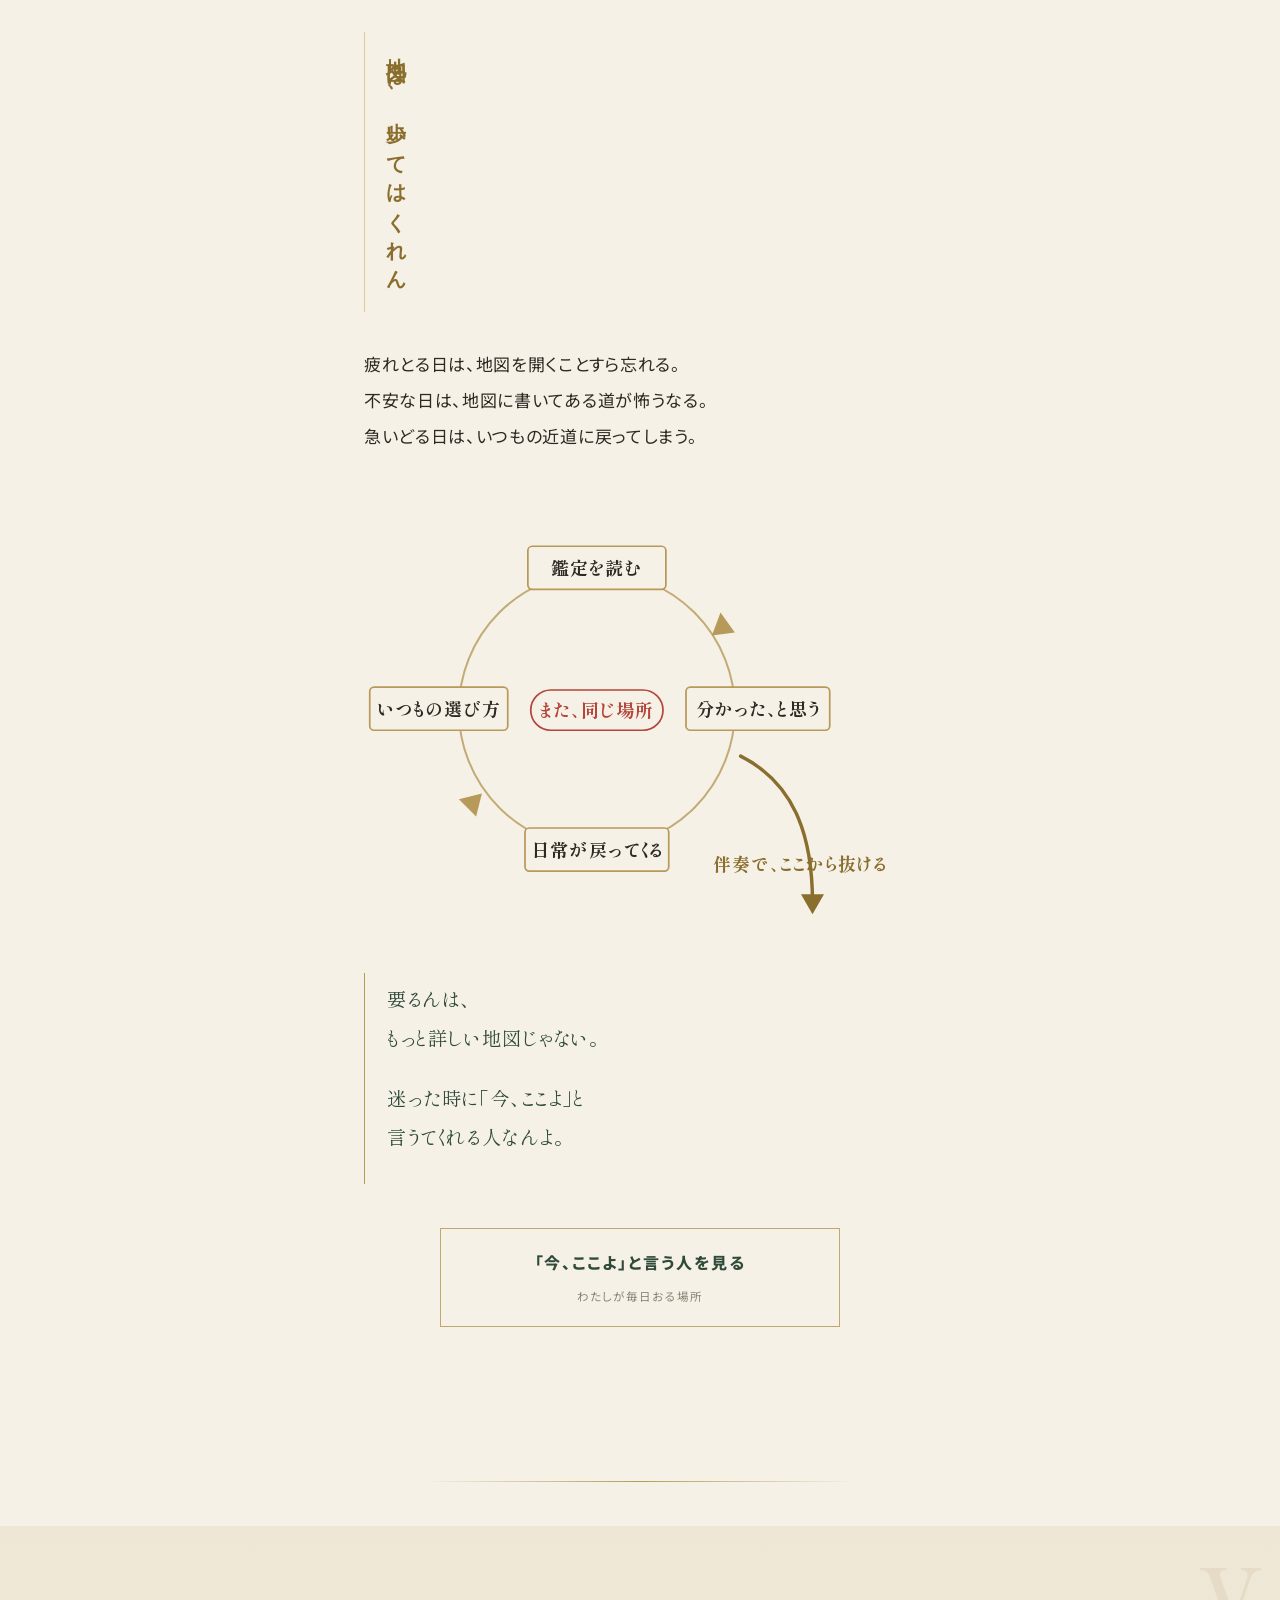
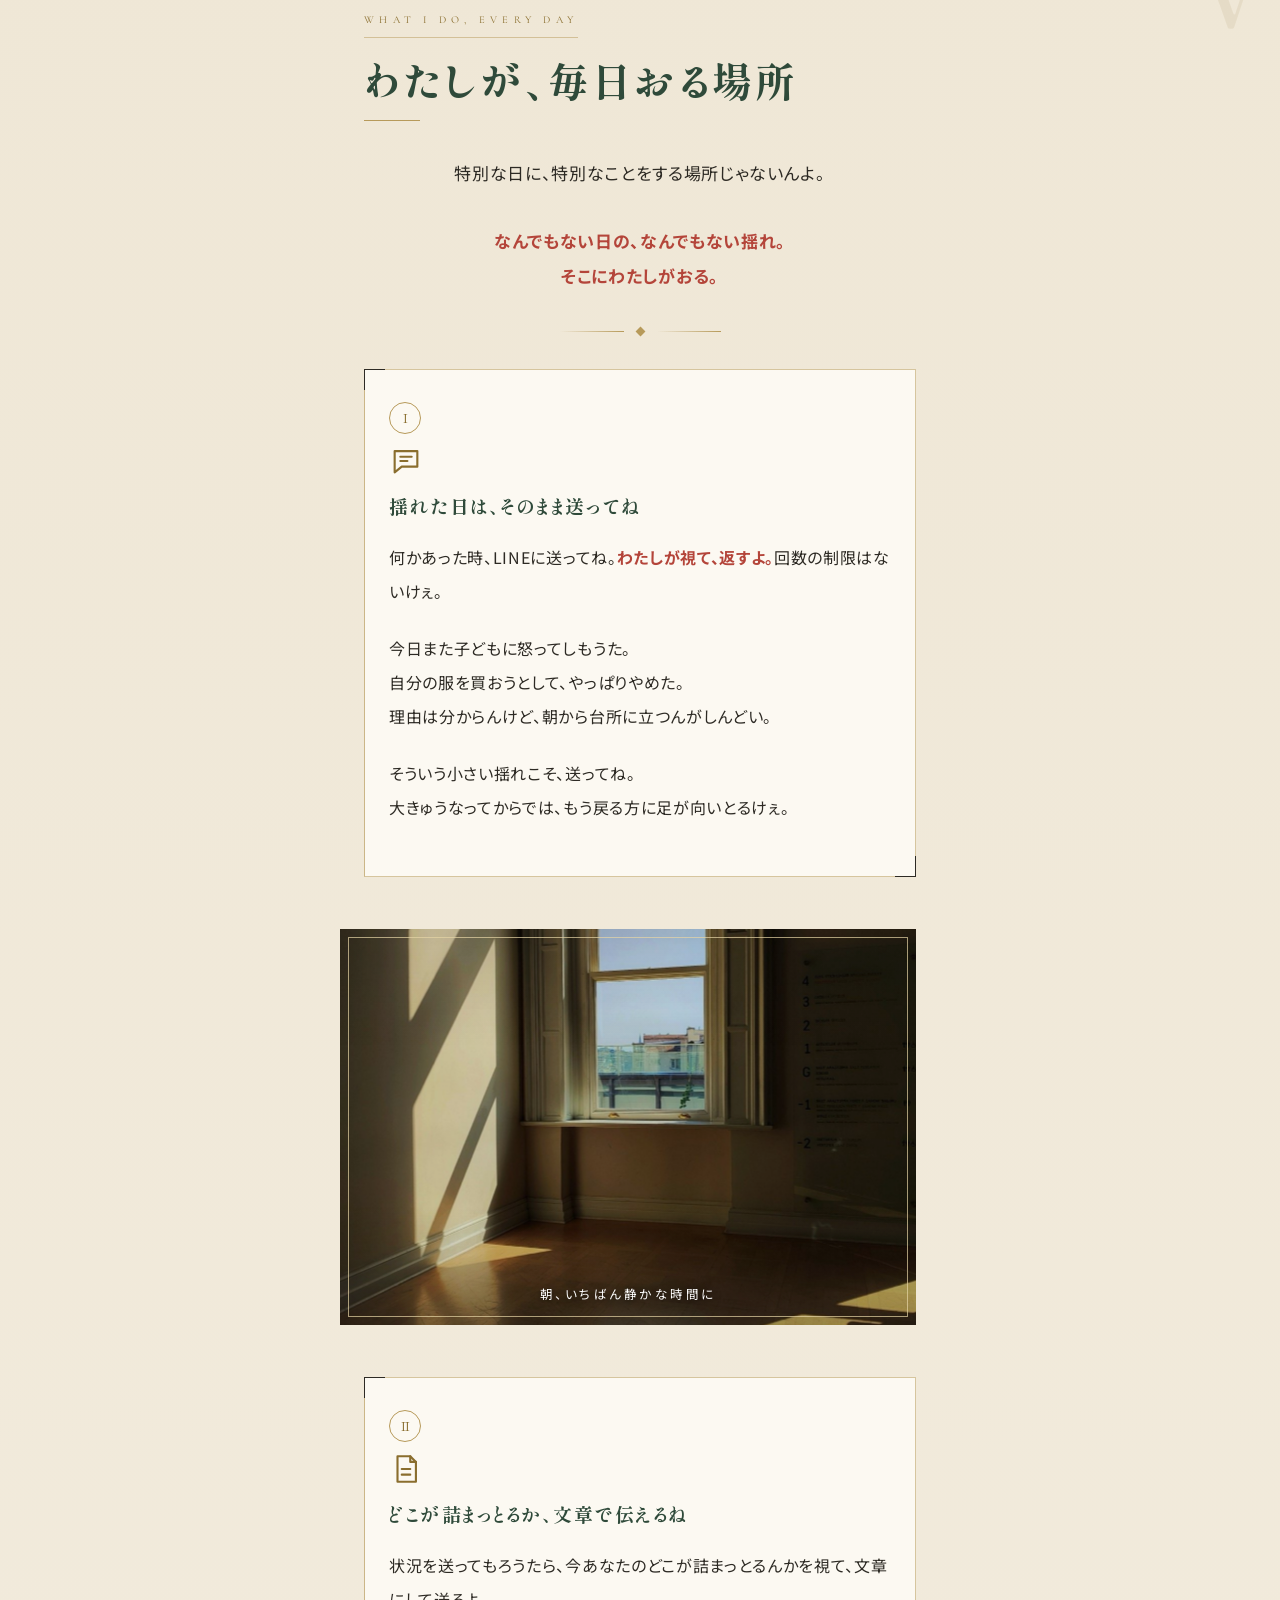
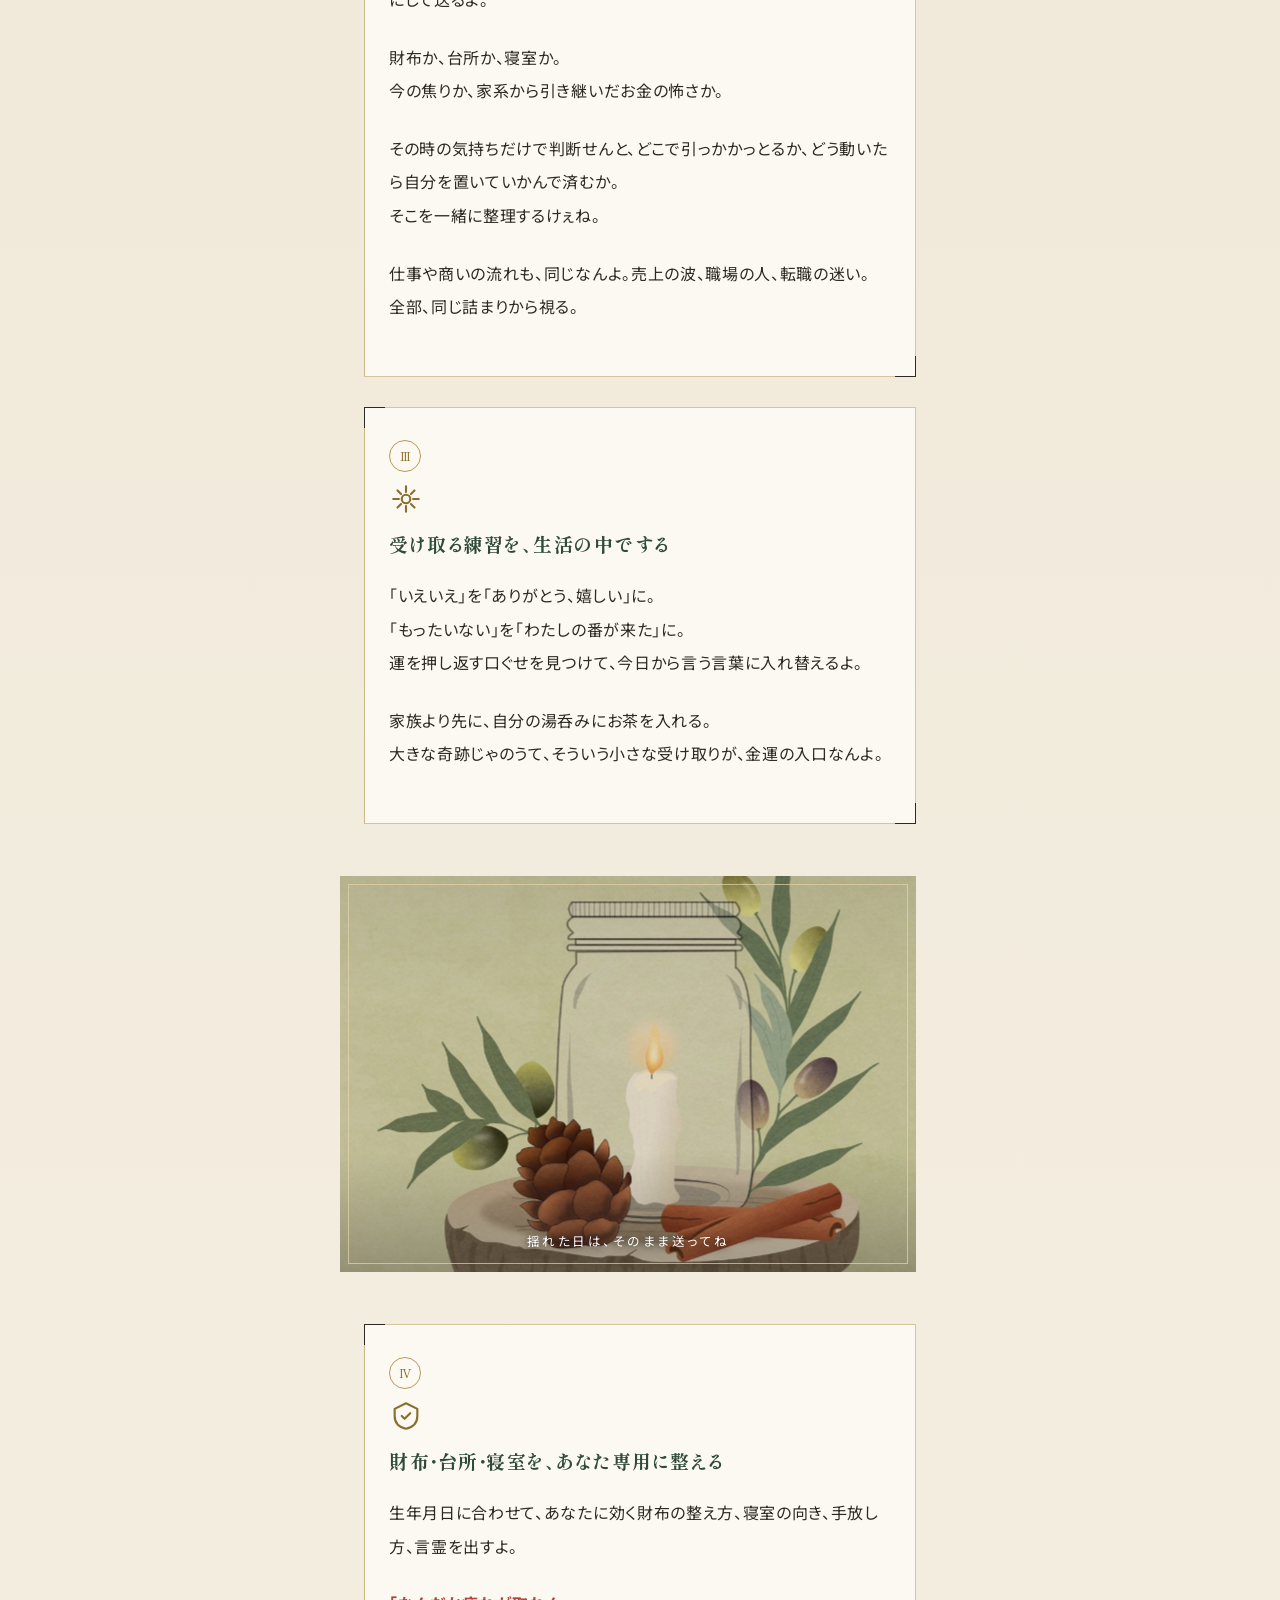
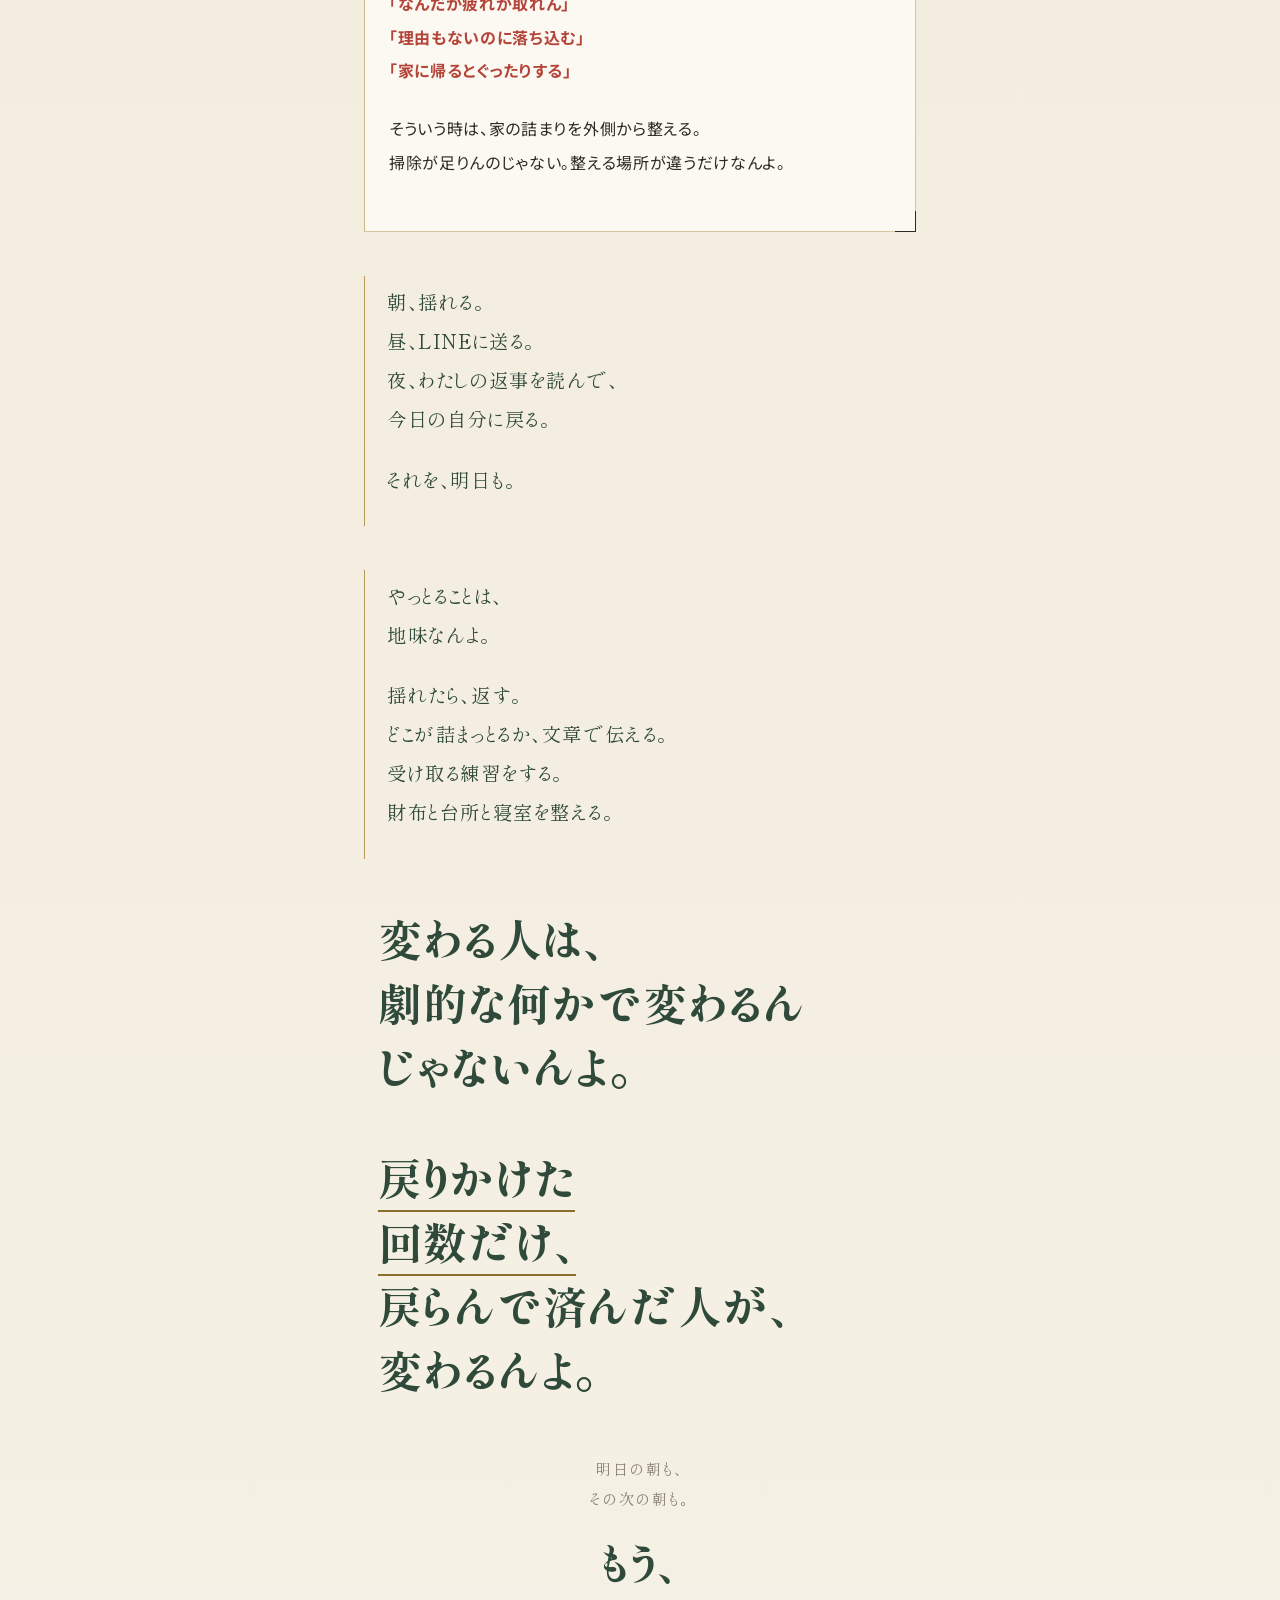
==== commit 3c6511dd: "Fix legal disclosure links for both LPs" ====
--- a/bansou/index.html
+++ b/bansou/index.html
@@ -615,8 +615,7 @@
 <footer>
   <div class="wrap">
     <p>累計10,000名以上を鑑定してきました</p>
-    <!-- ★要対応: 特商法表記のURLを確認 -->
-    <p style="margin-top:20px"><a href="https://pmsdqb4c2p0emj0yagvc.stores.jp/law" target="_blank" rel="noopener">特定商取引法に基づく表記</a></p>
+    <p style="margin-top:20px"><a href="https://pmsdqb4c2p0emj0yagvc.stores.jp/tokushoho" target="_blank" rel="noopener">特定商取引法に基づく表記</a></p>
     <p class="lat" style="margin-top:22px;font-size:10px;letter-spacing:.4em">MARI</p>
   </div>
 </footer>
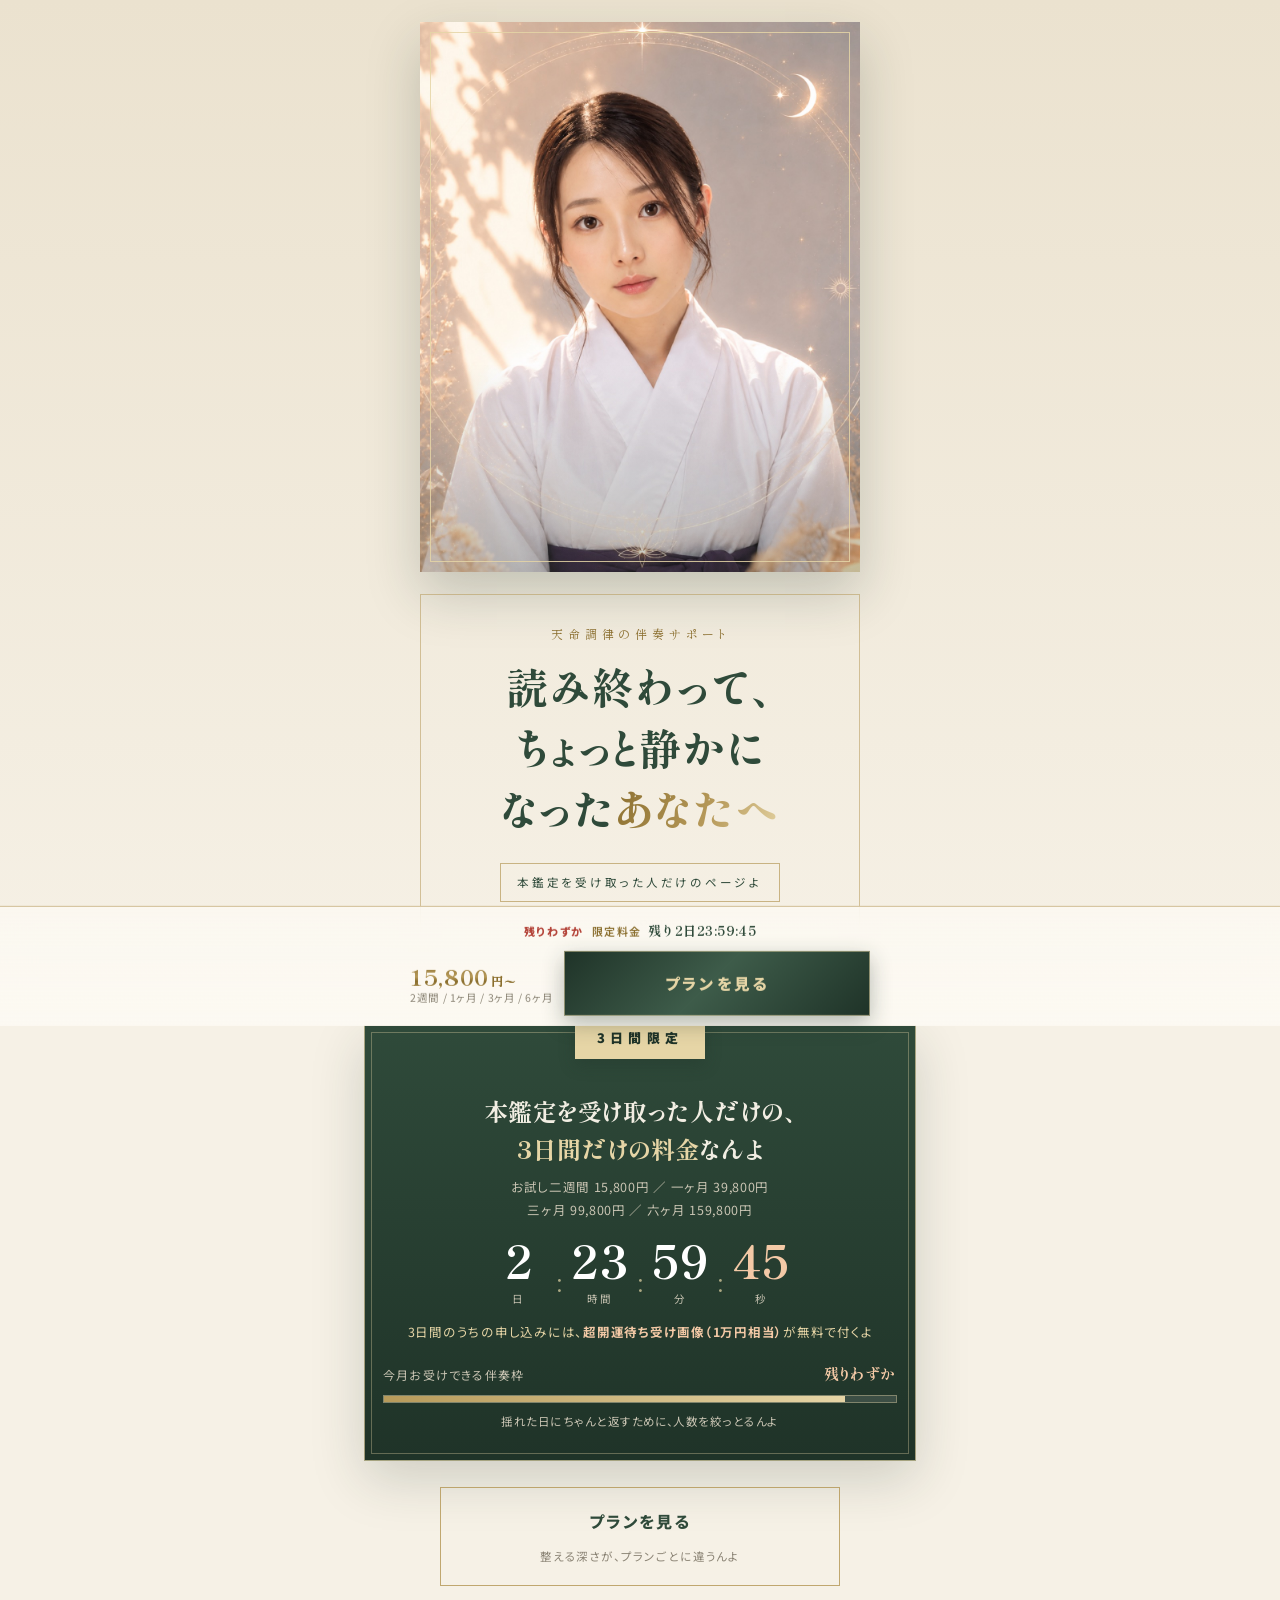
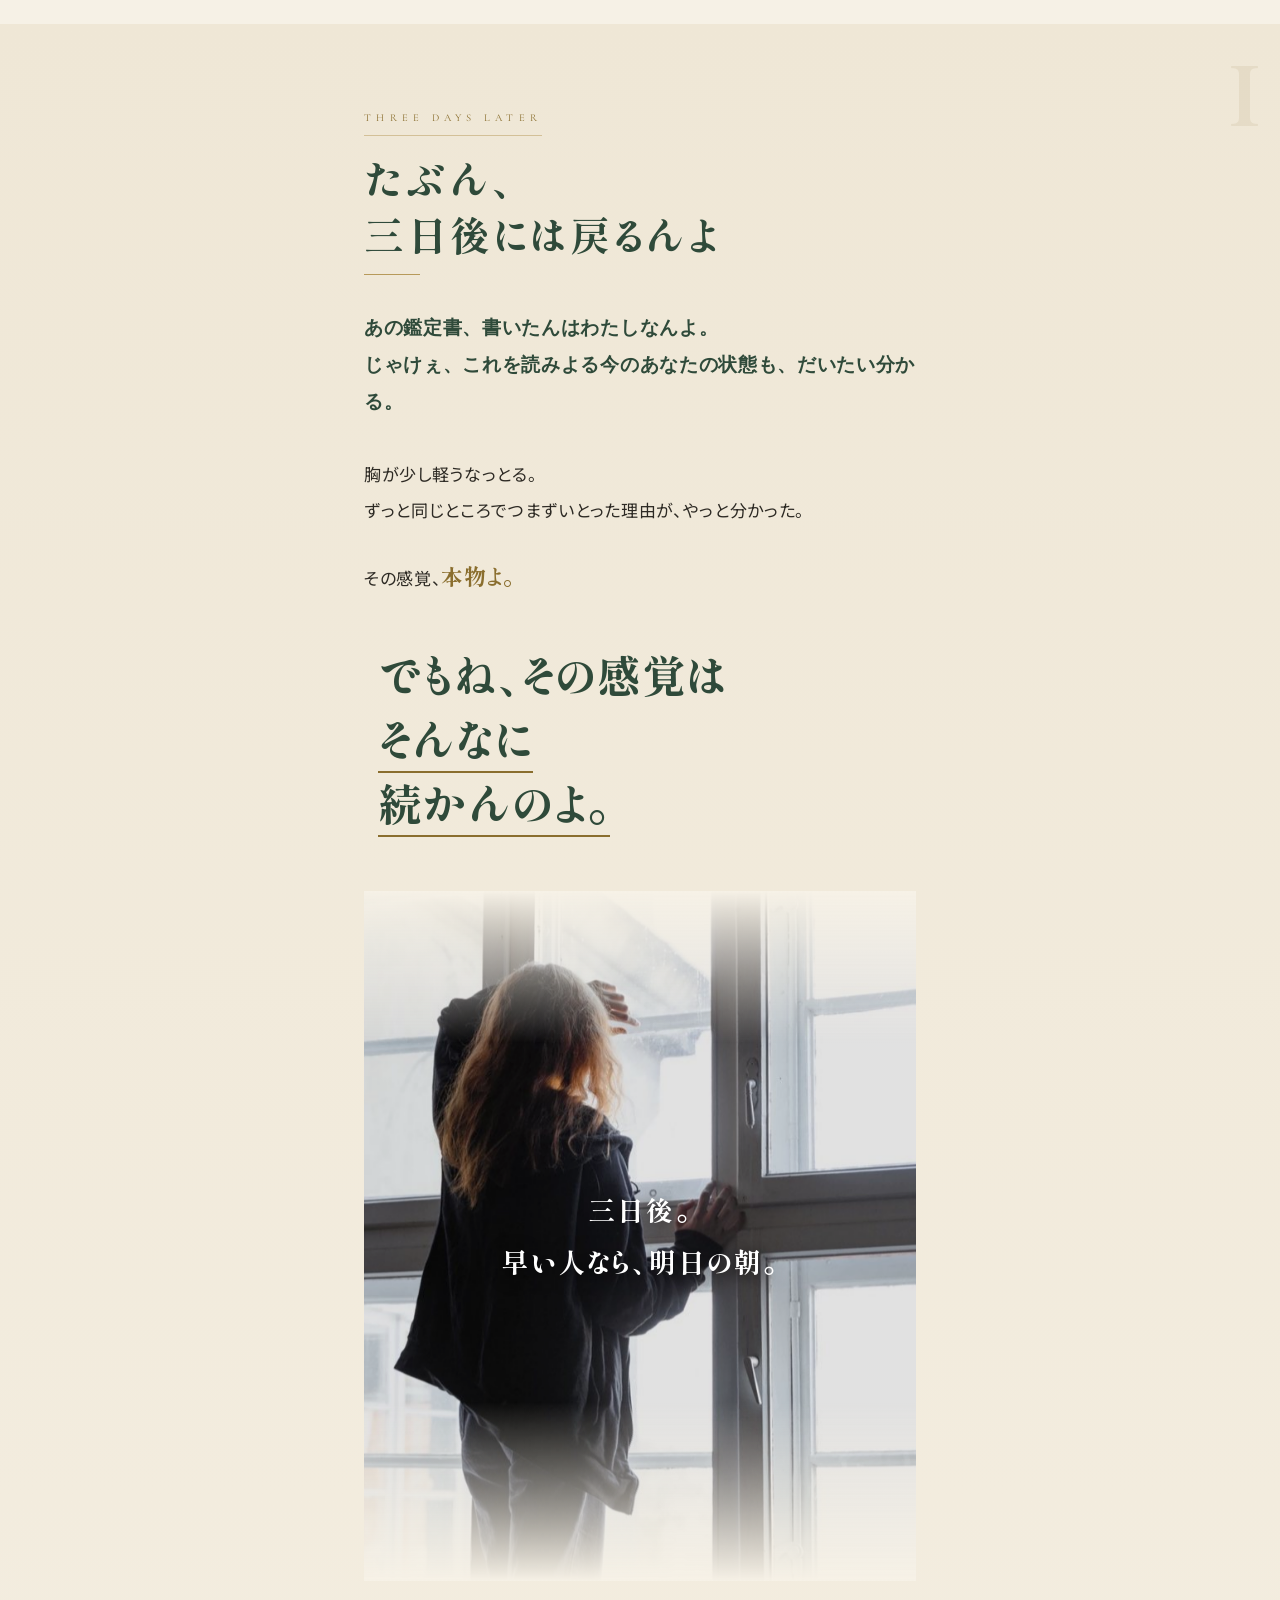
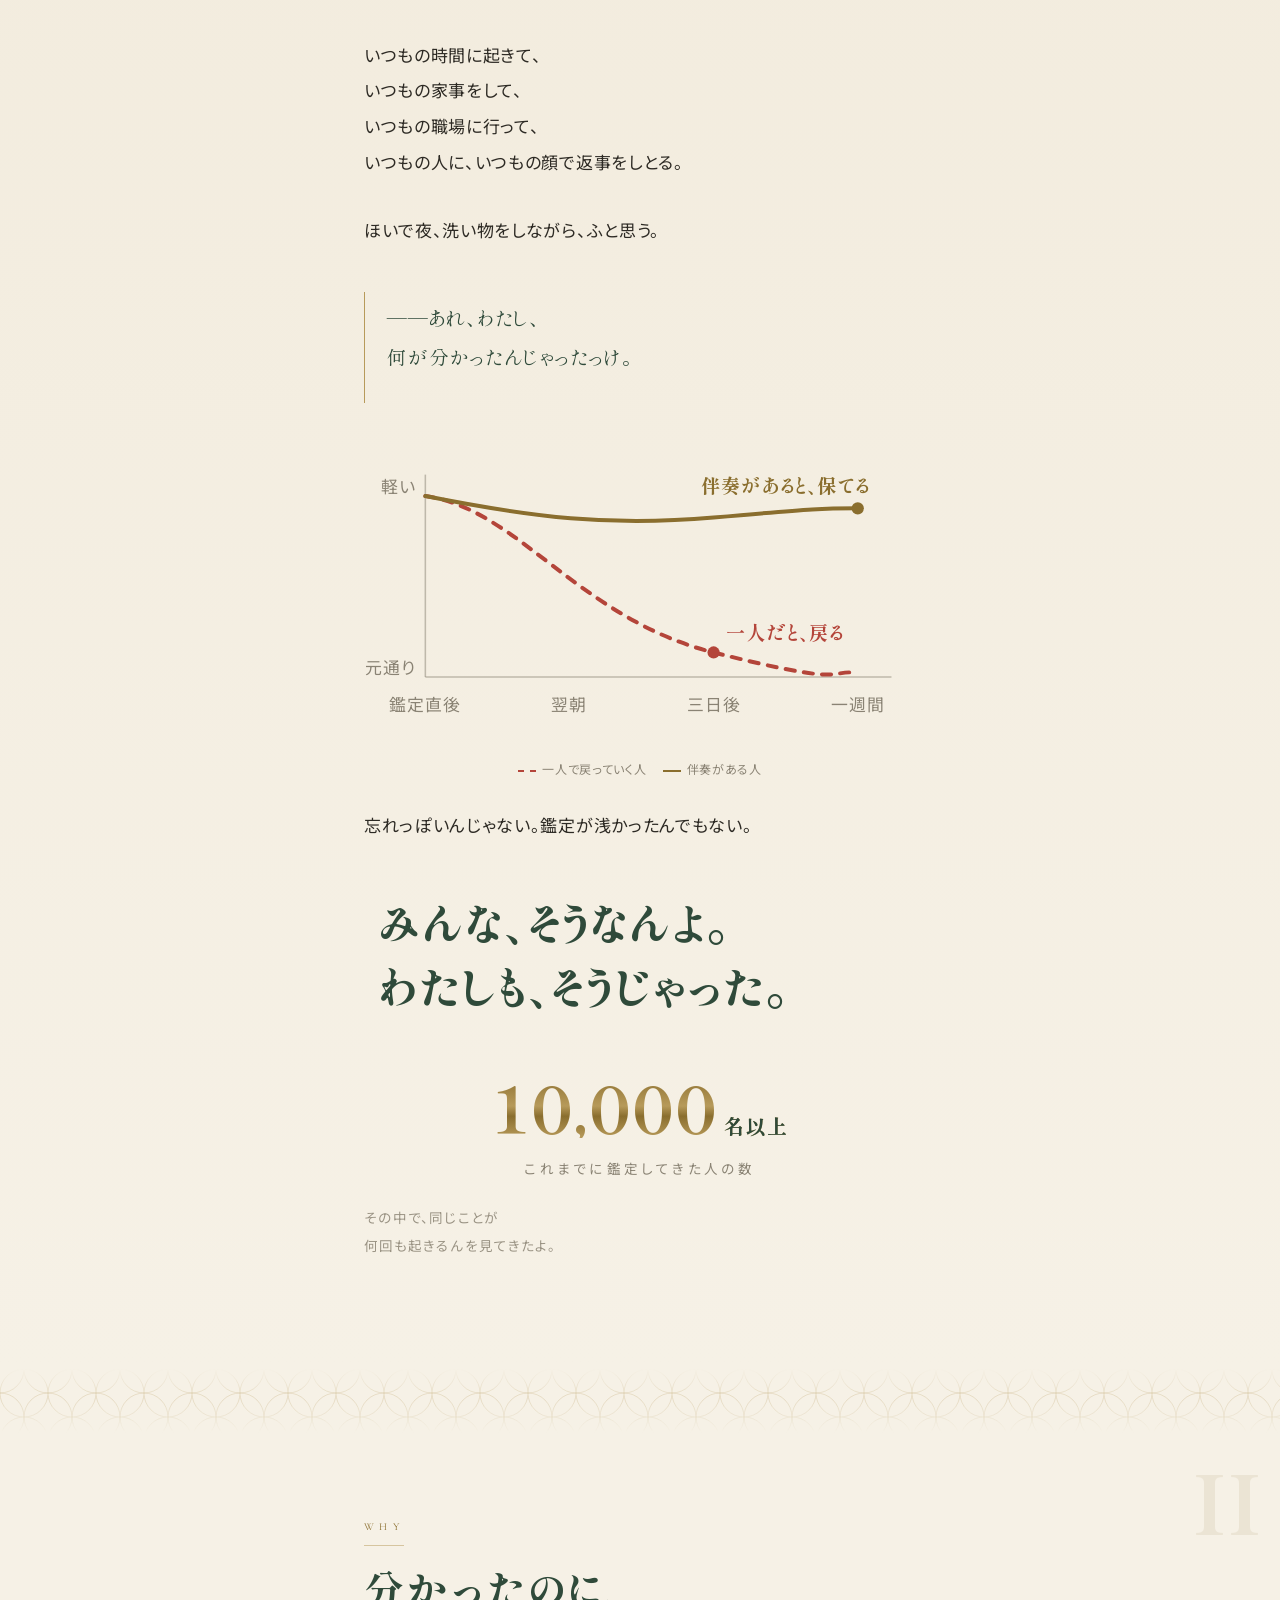
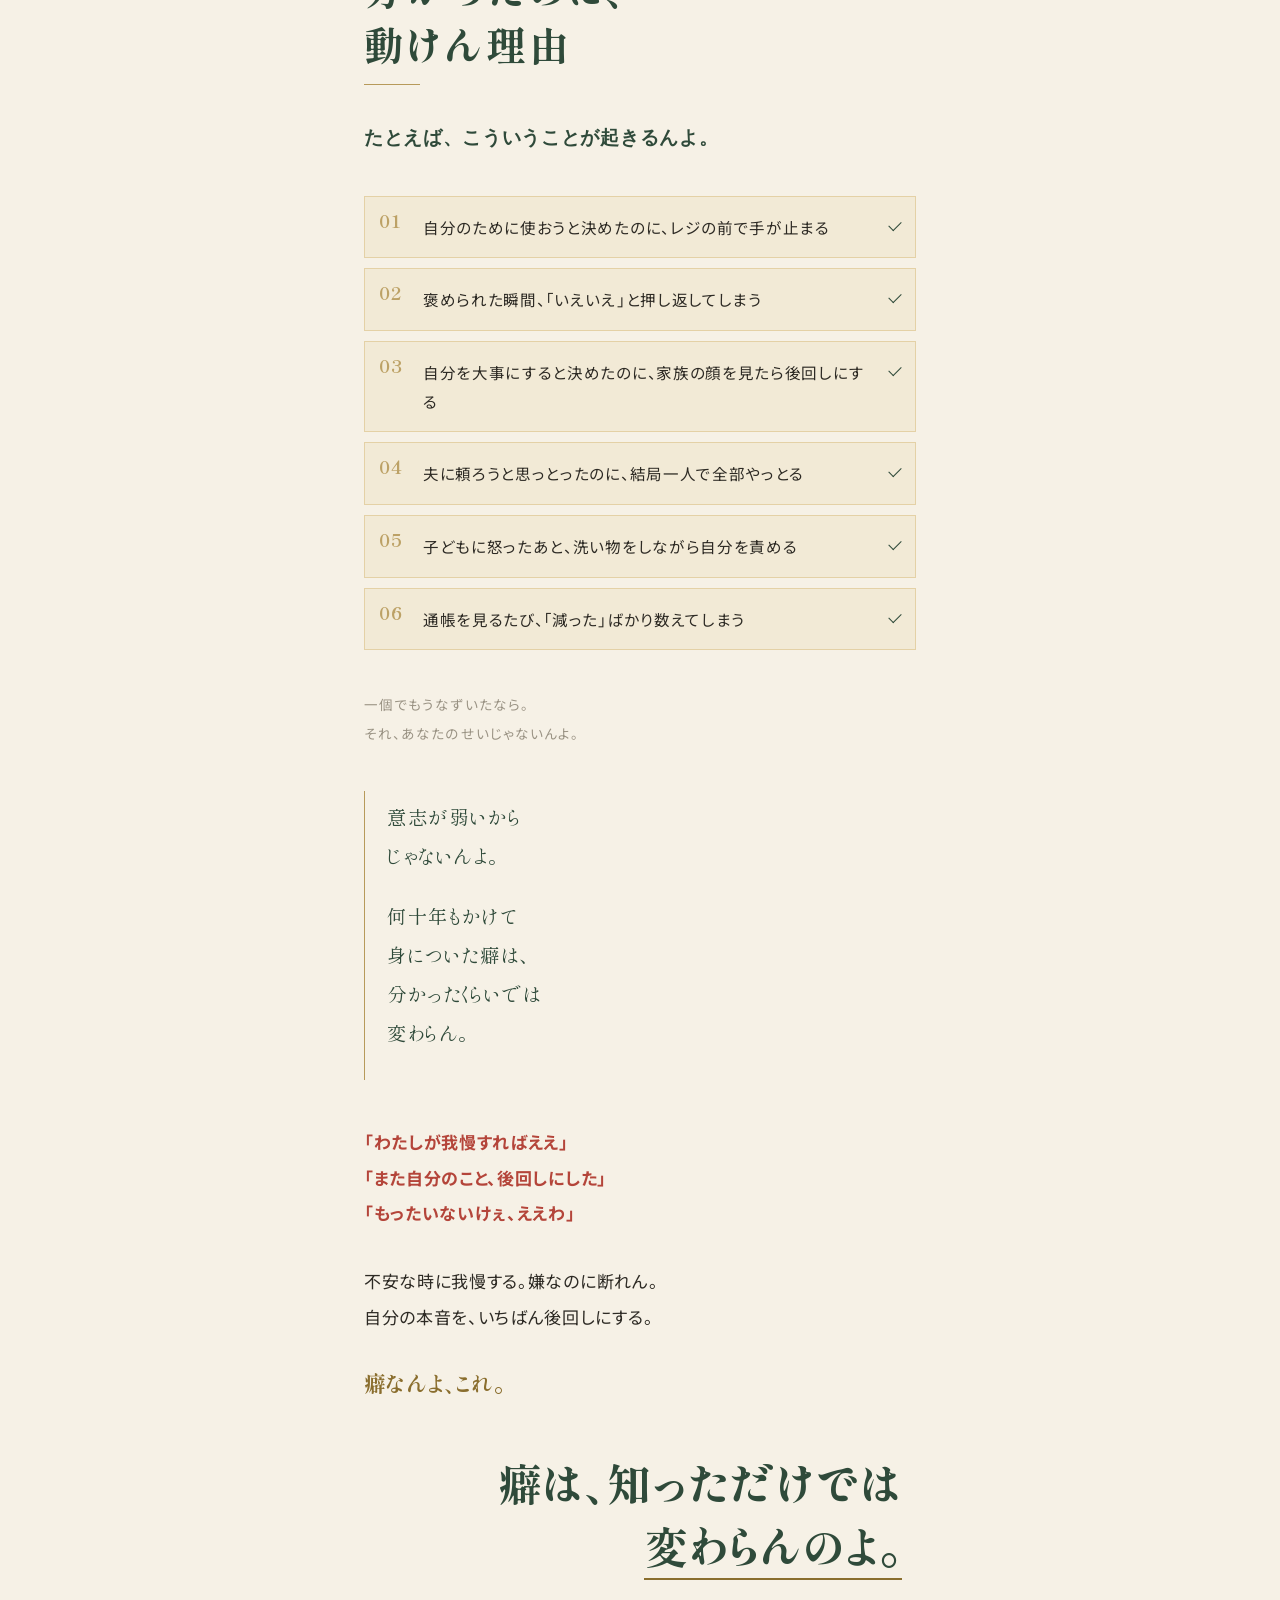
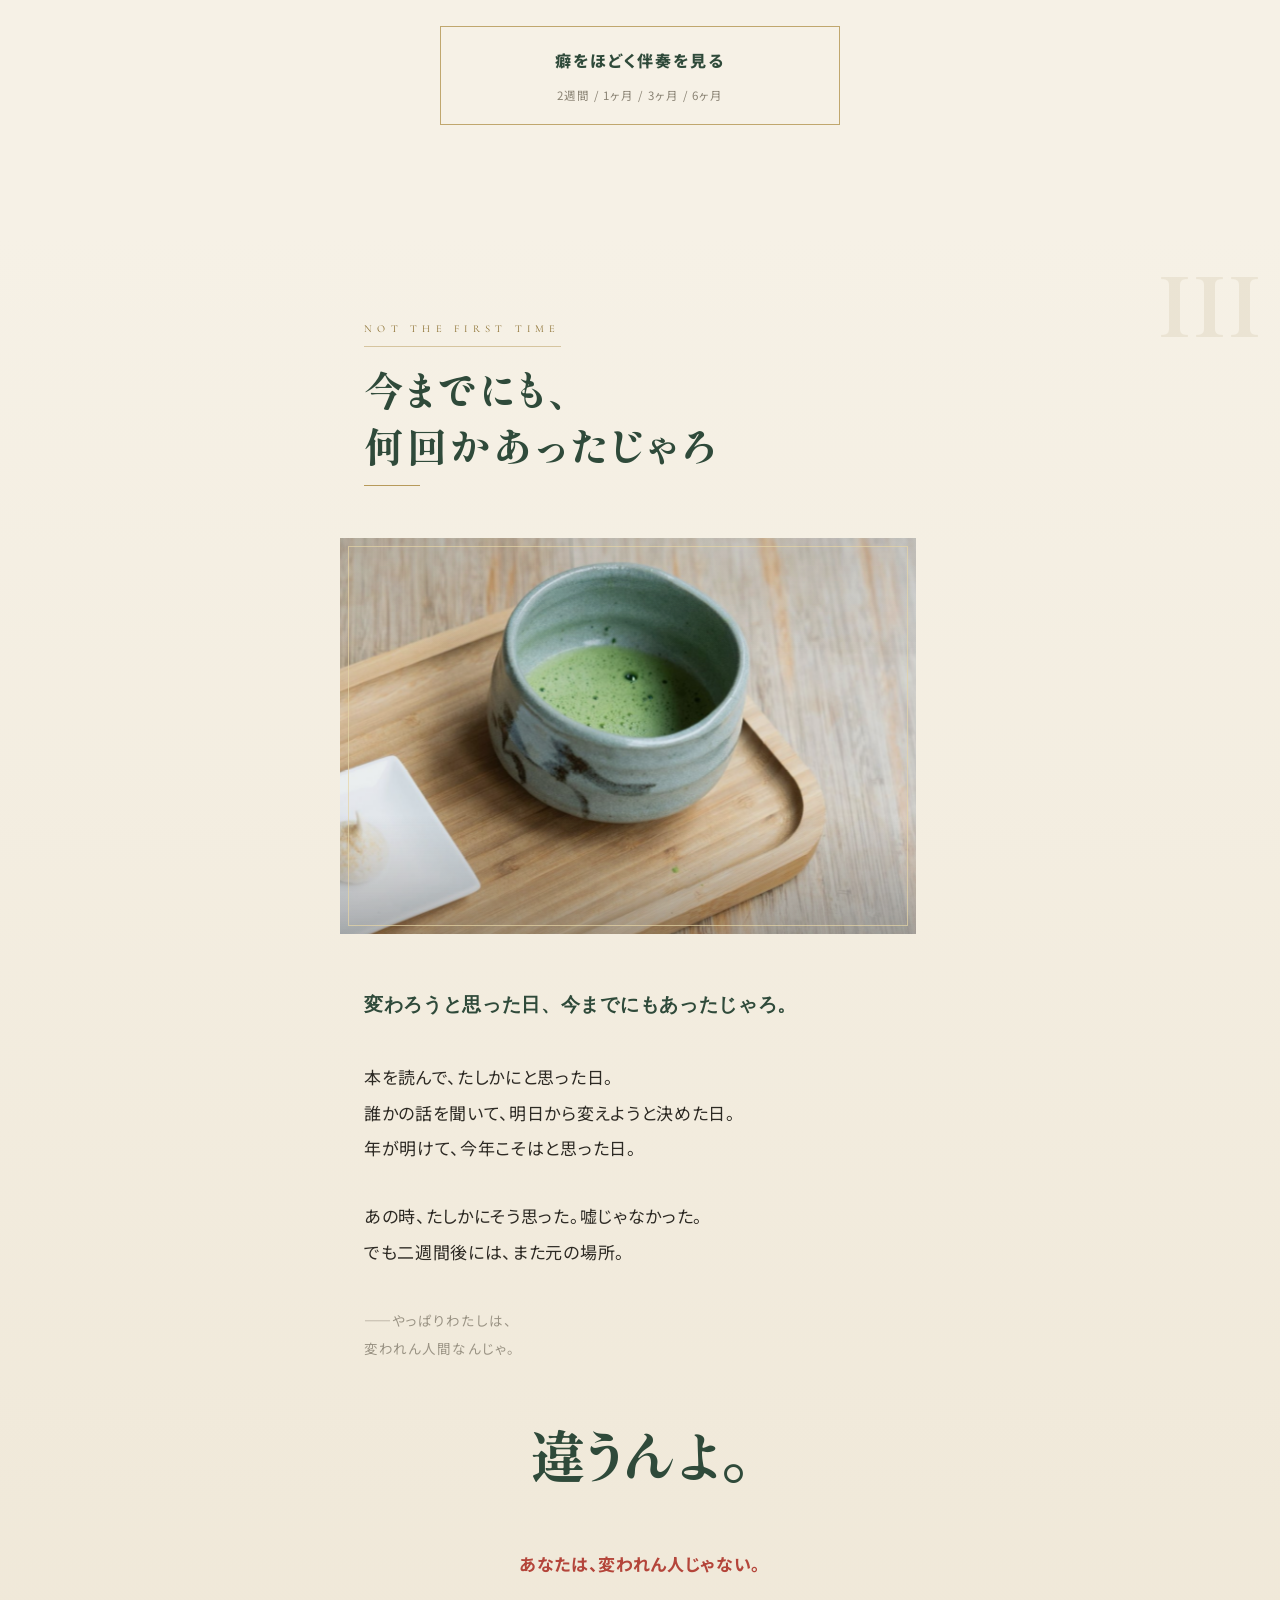
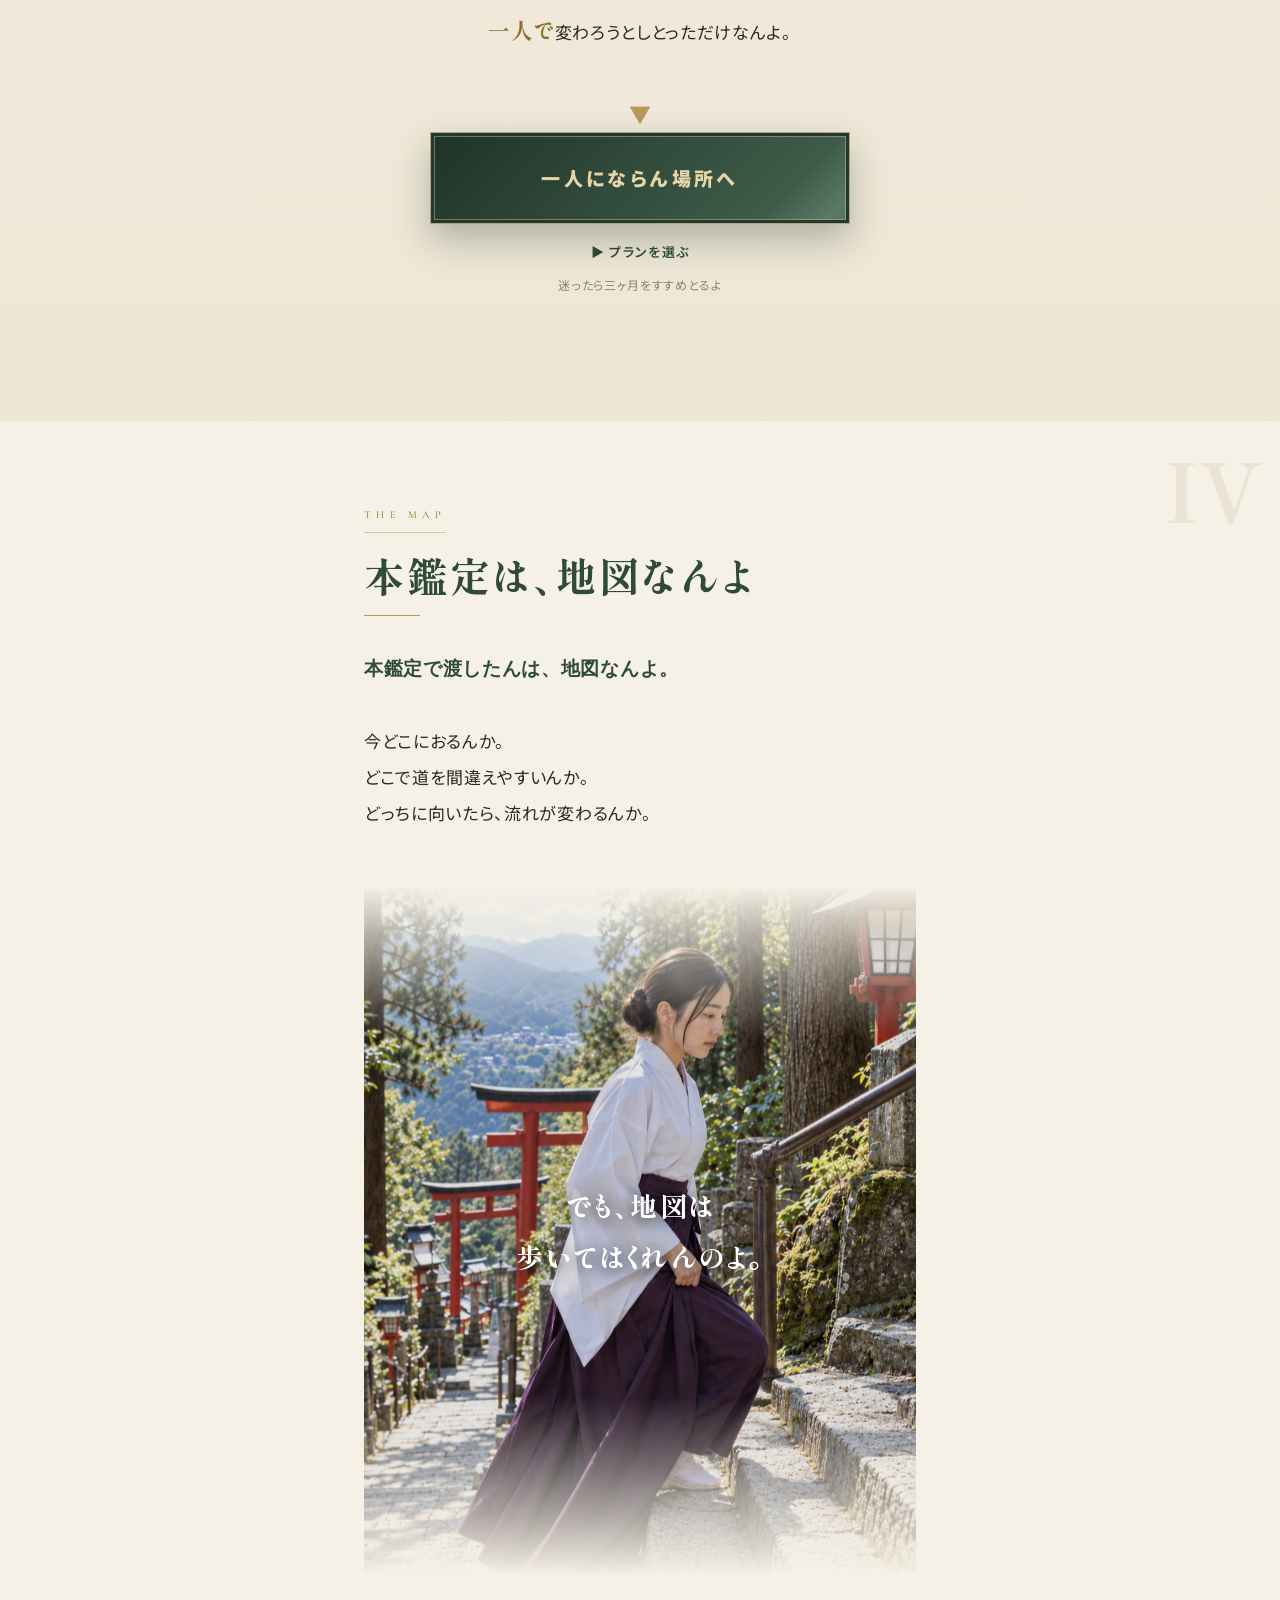
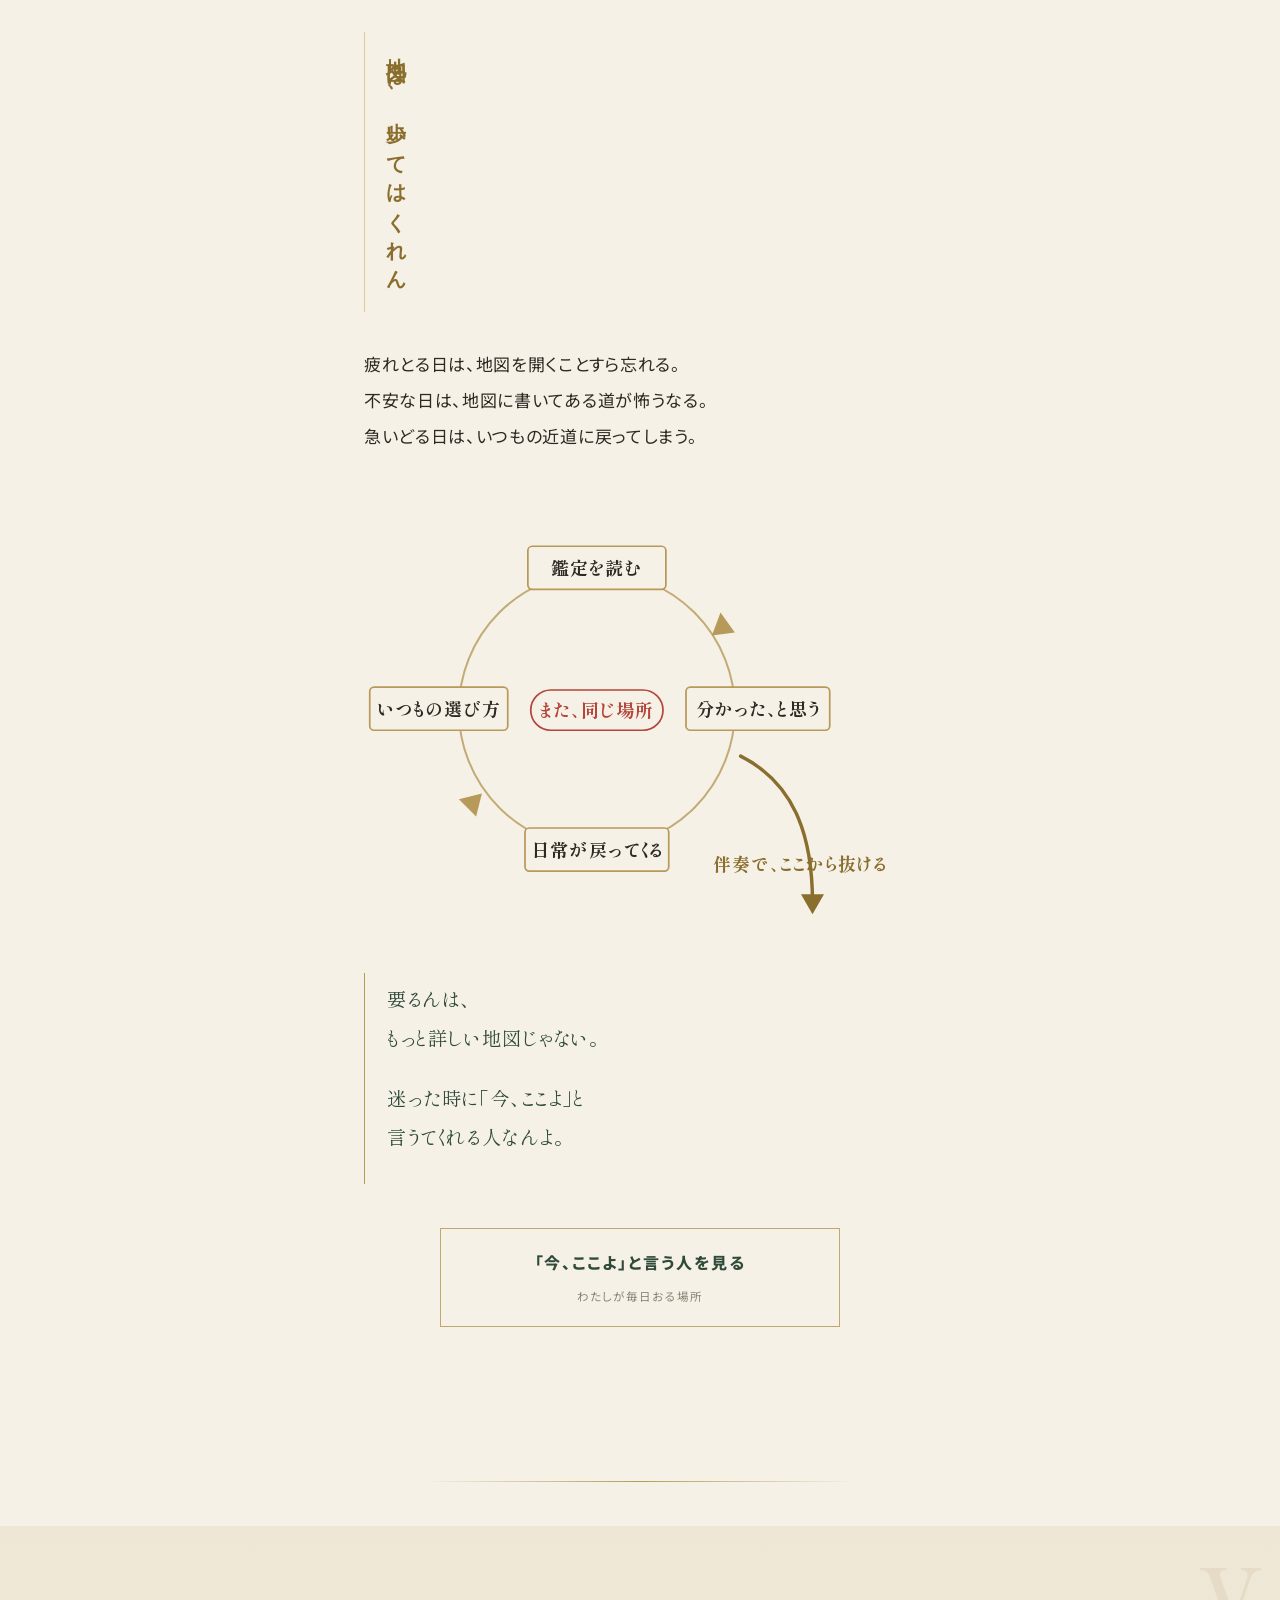
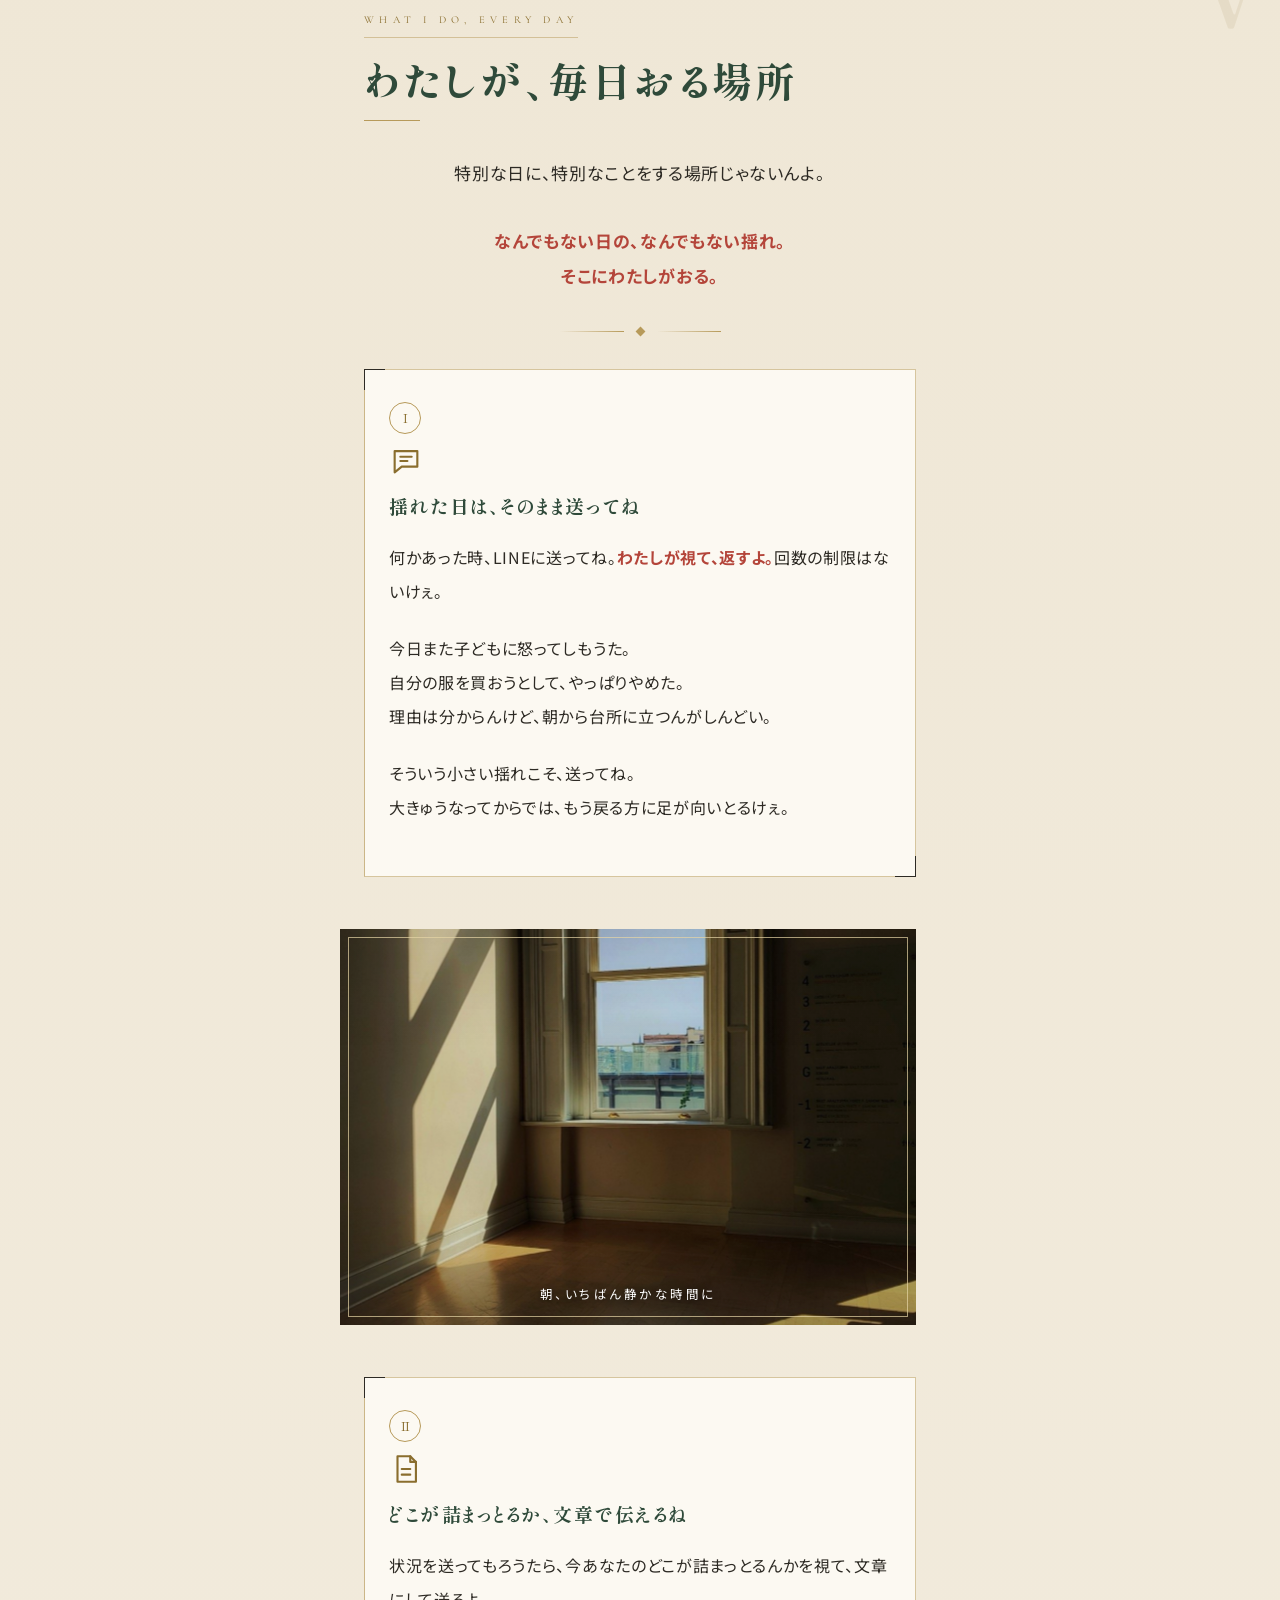
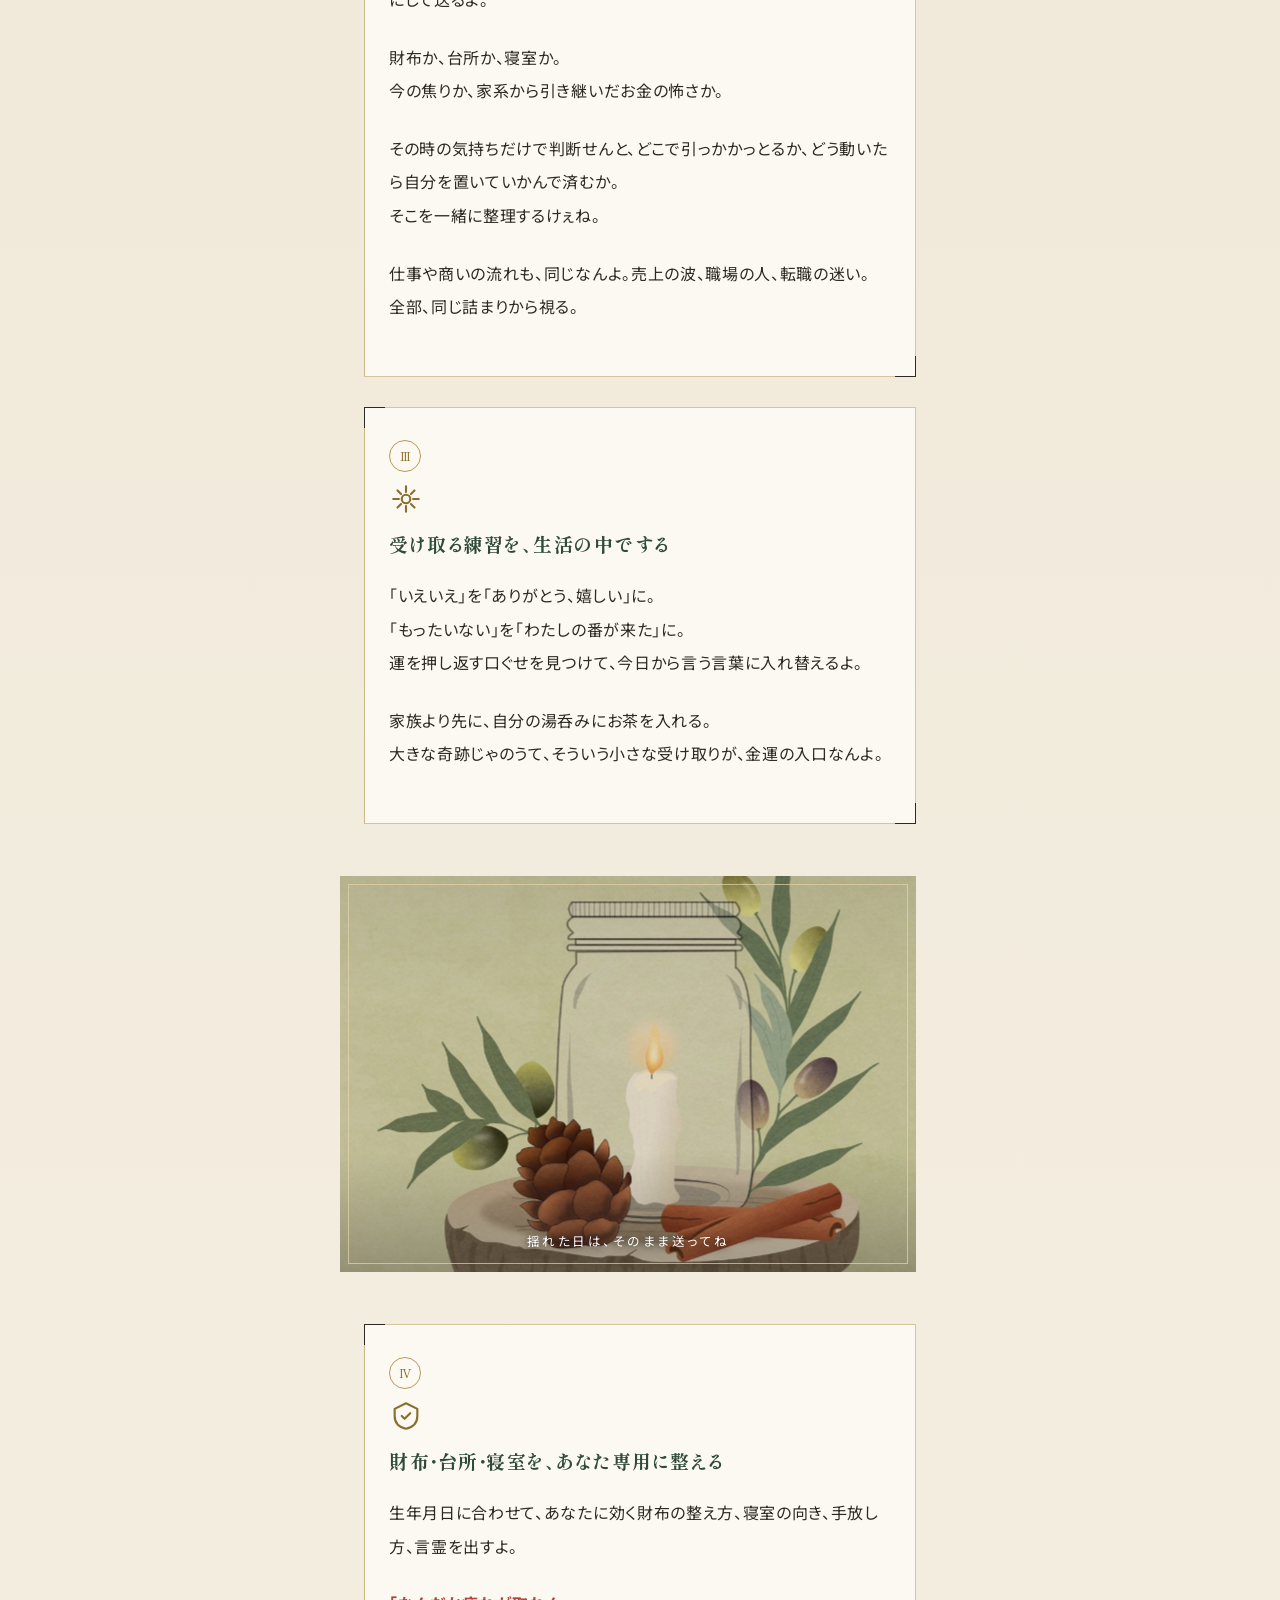
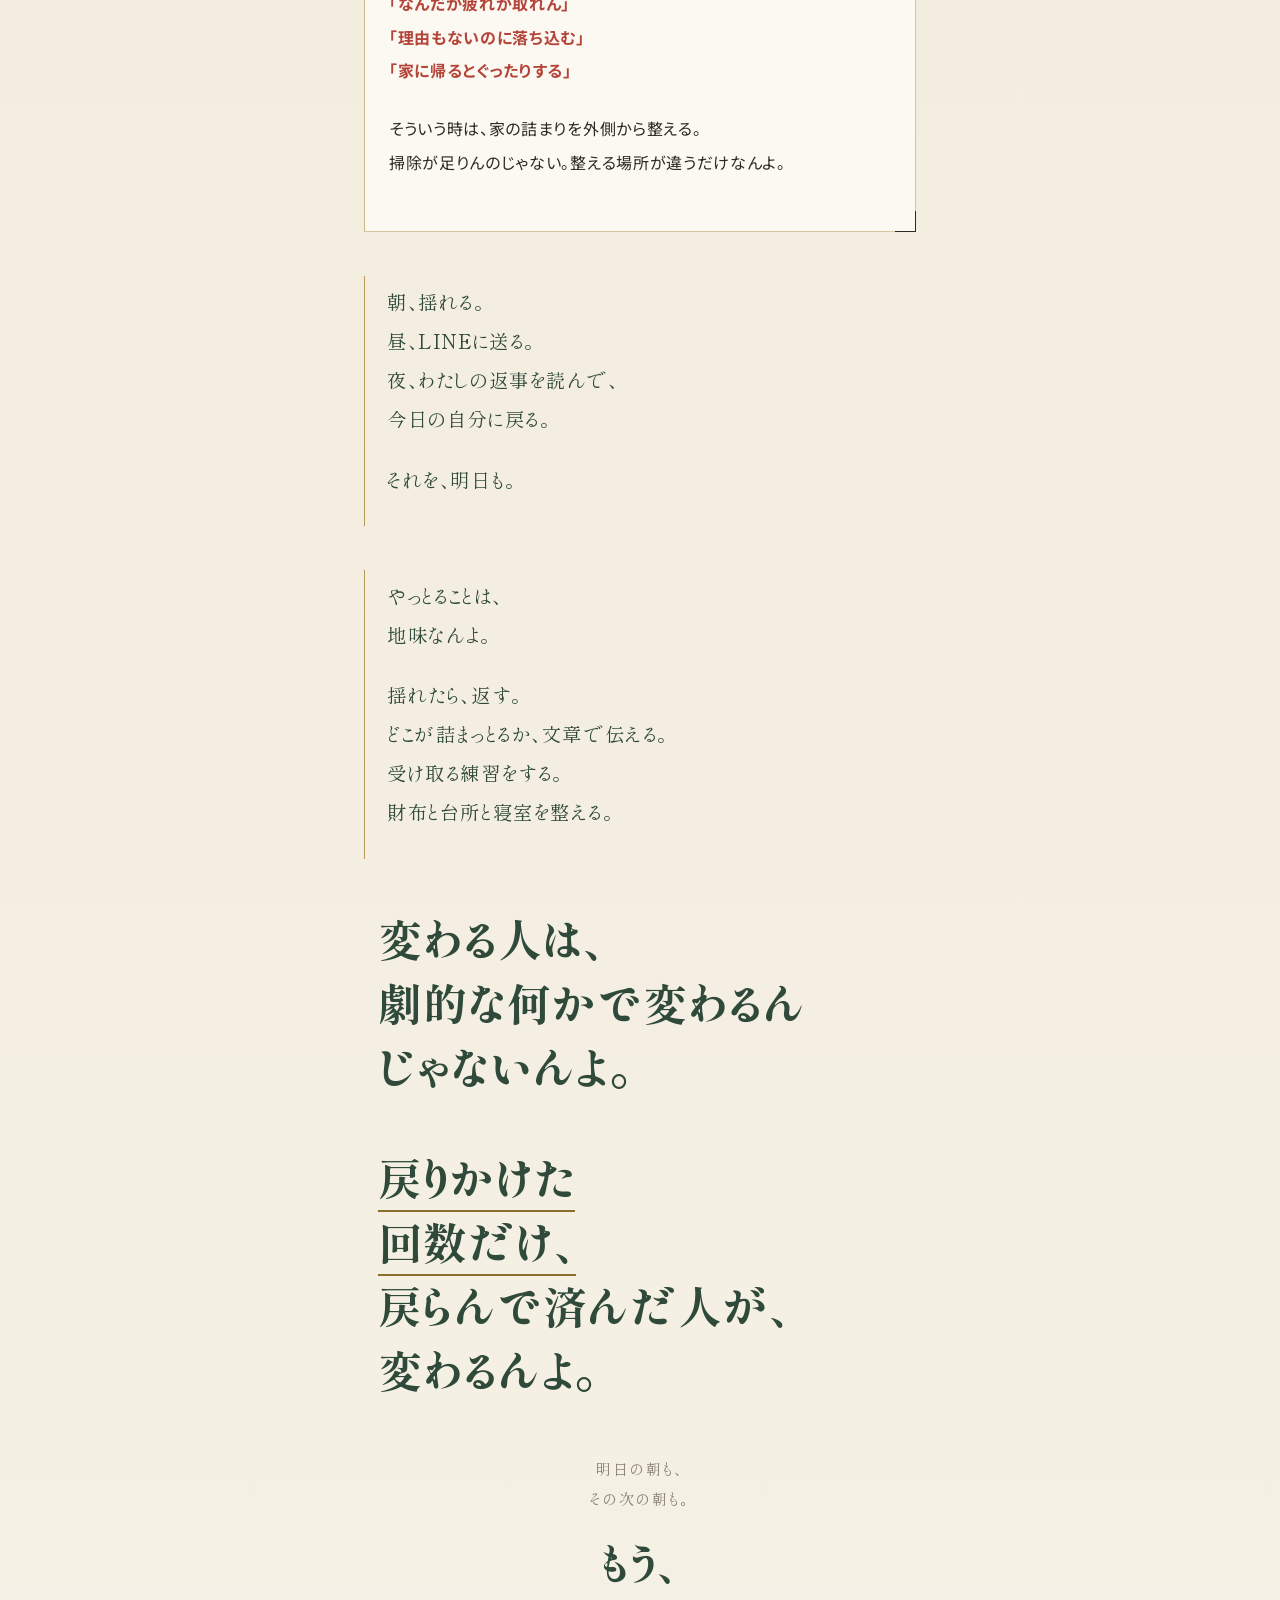
==== commit e044ac42: "Clarity有効化（プロジェクトID設定）" ====
--- a/bansou/index.html
+++ b/bansou/index.html
@@ -629,5 +629,7 @@
 </div>
 
 <script src="../assets/lp.js?v=202609102219"></script>
+<script src="../assets/track-config.js?v=202609252040"></script>
+<script src="../assets/track.js?v=202609252040"></script>
 </body>
 </html>
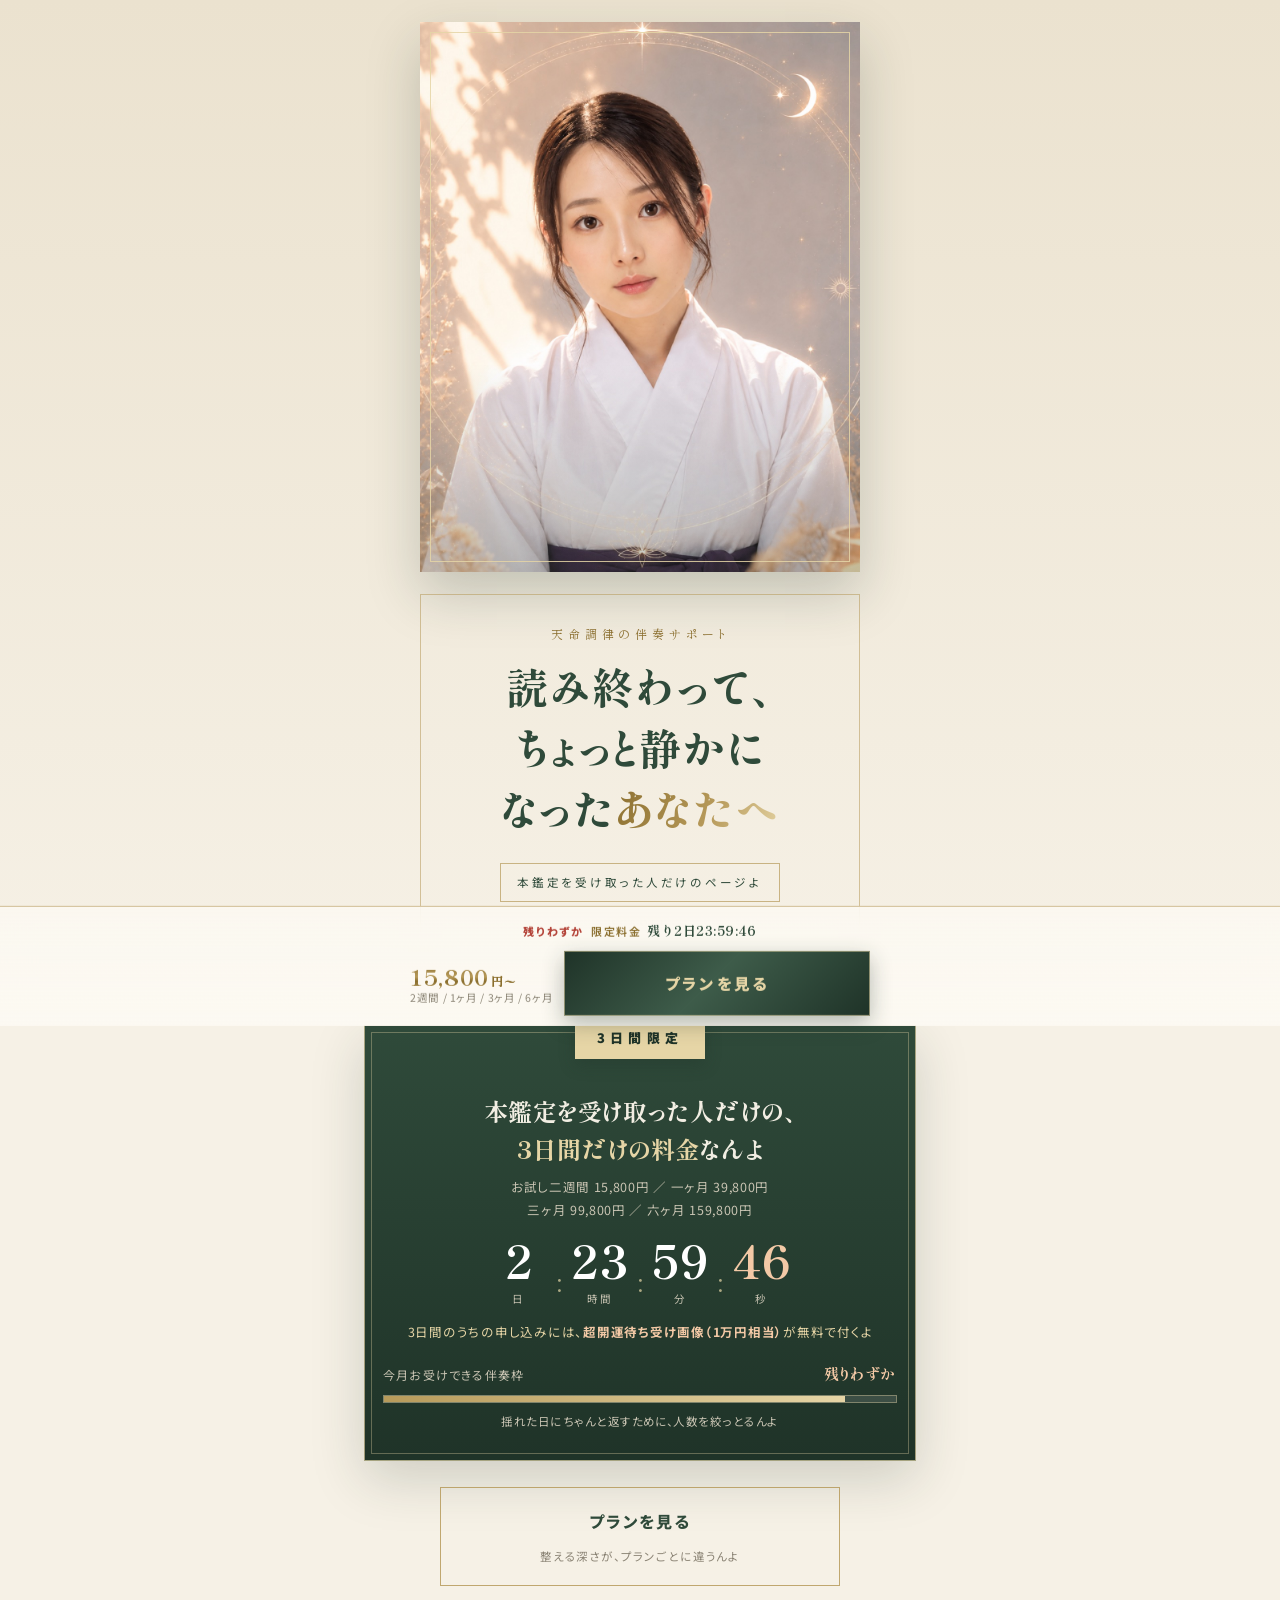
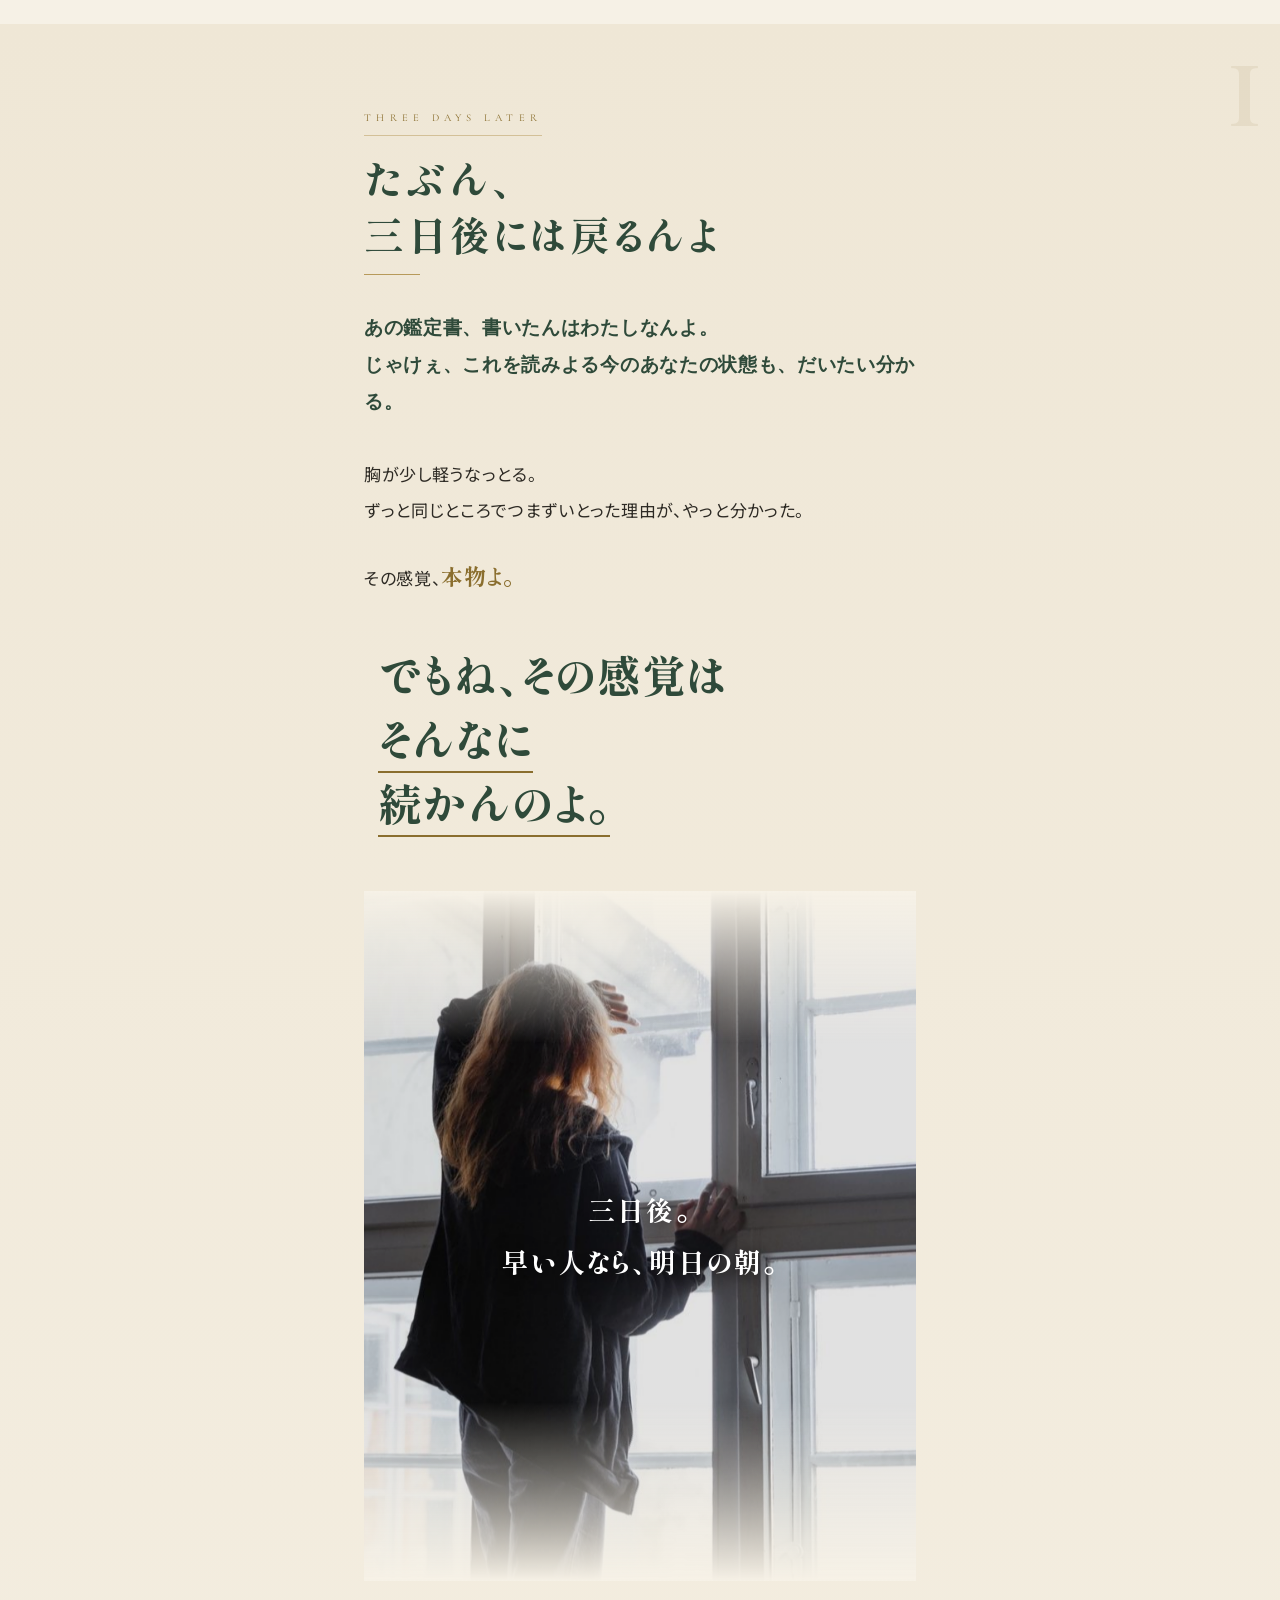
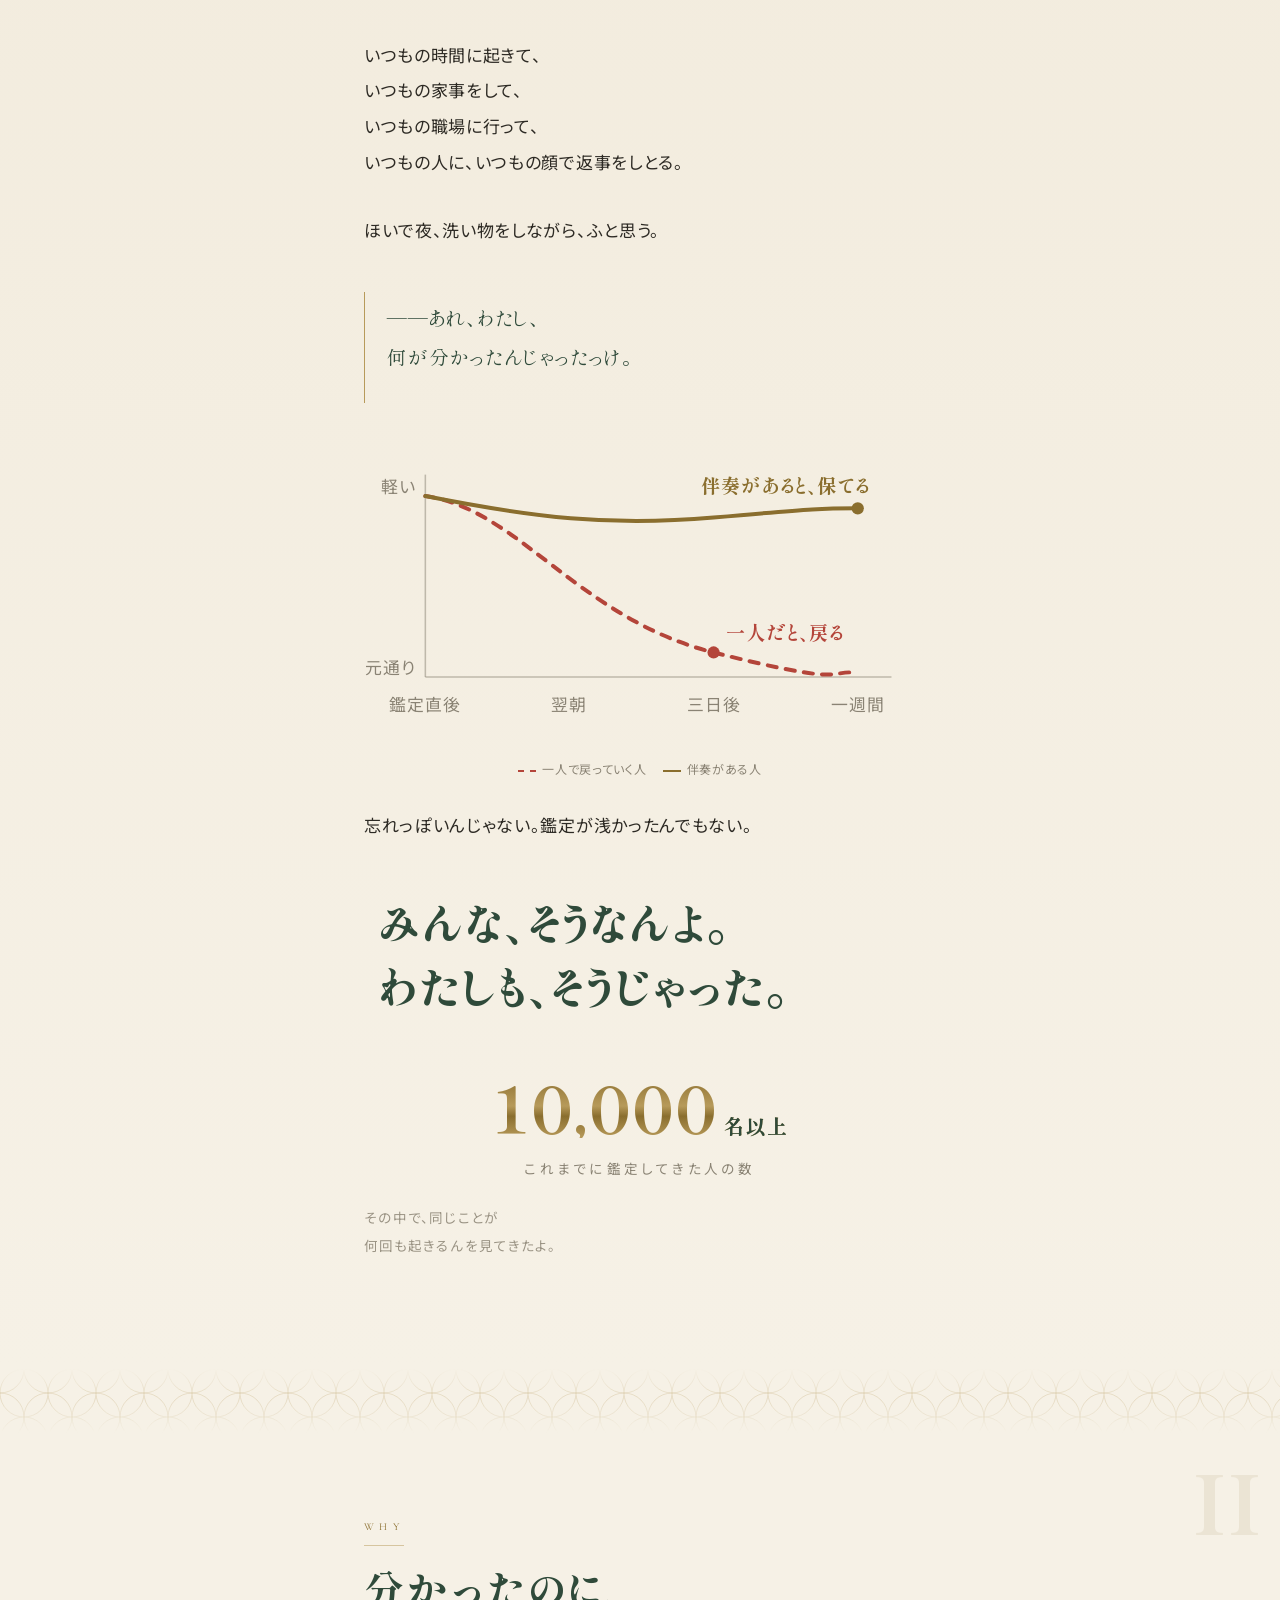
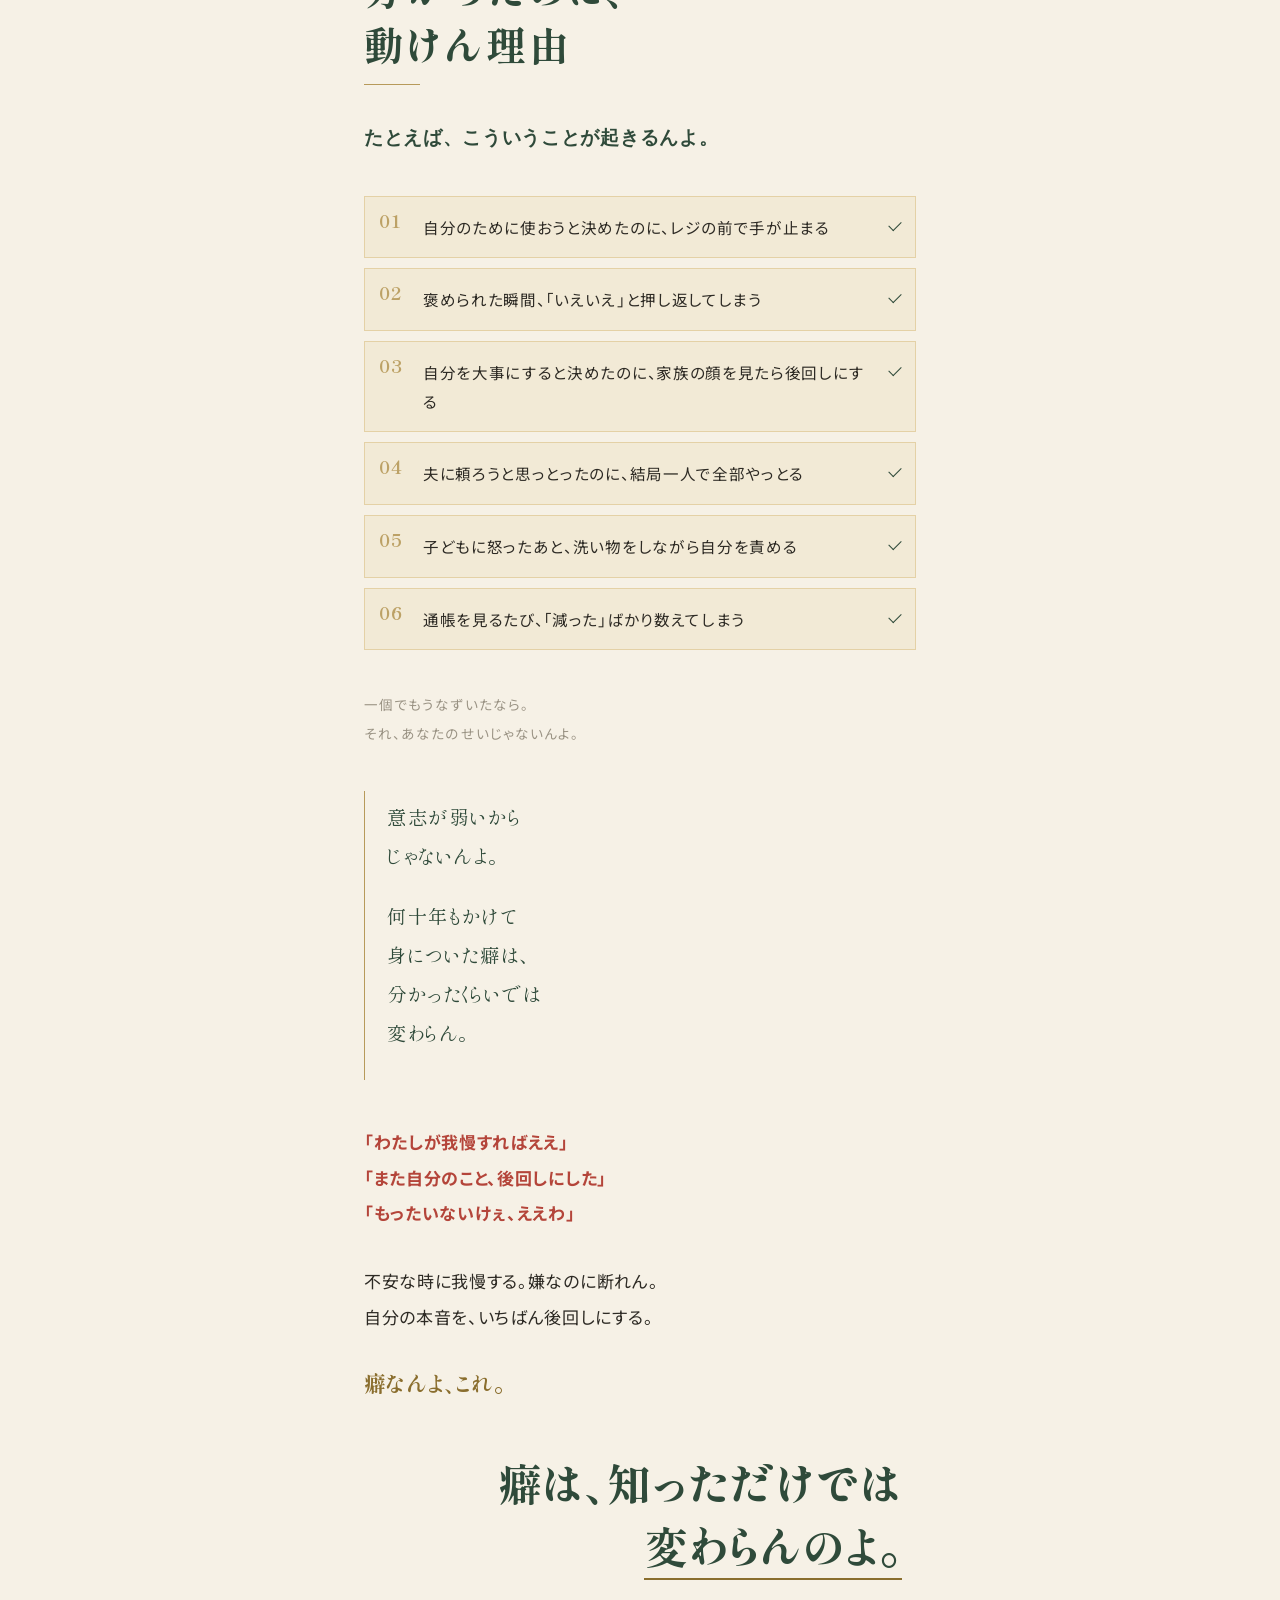
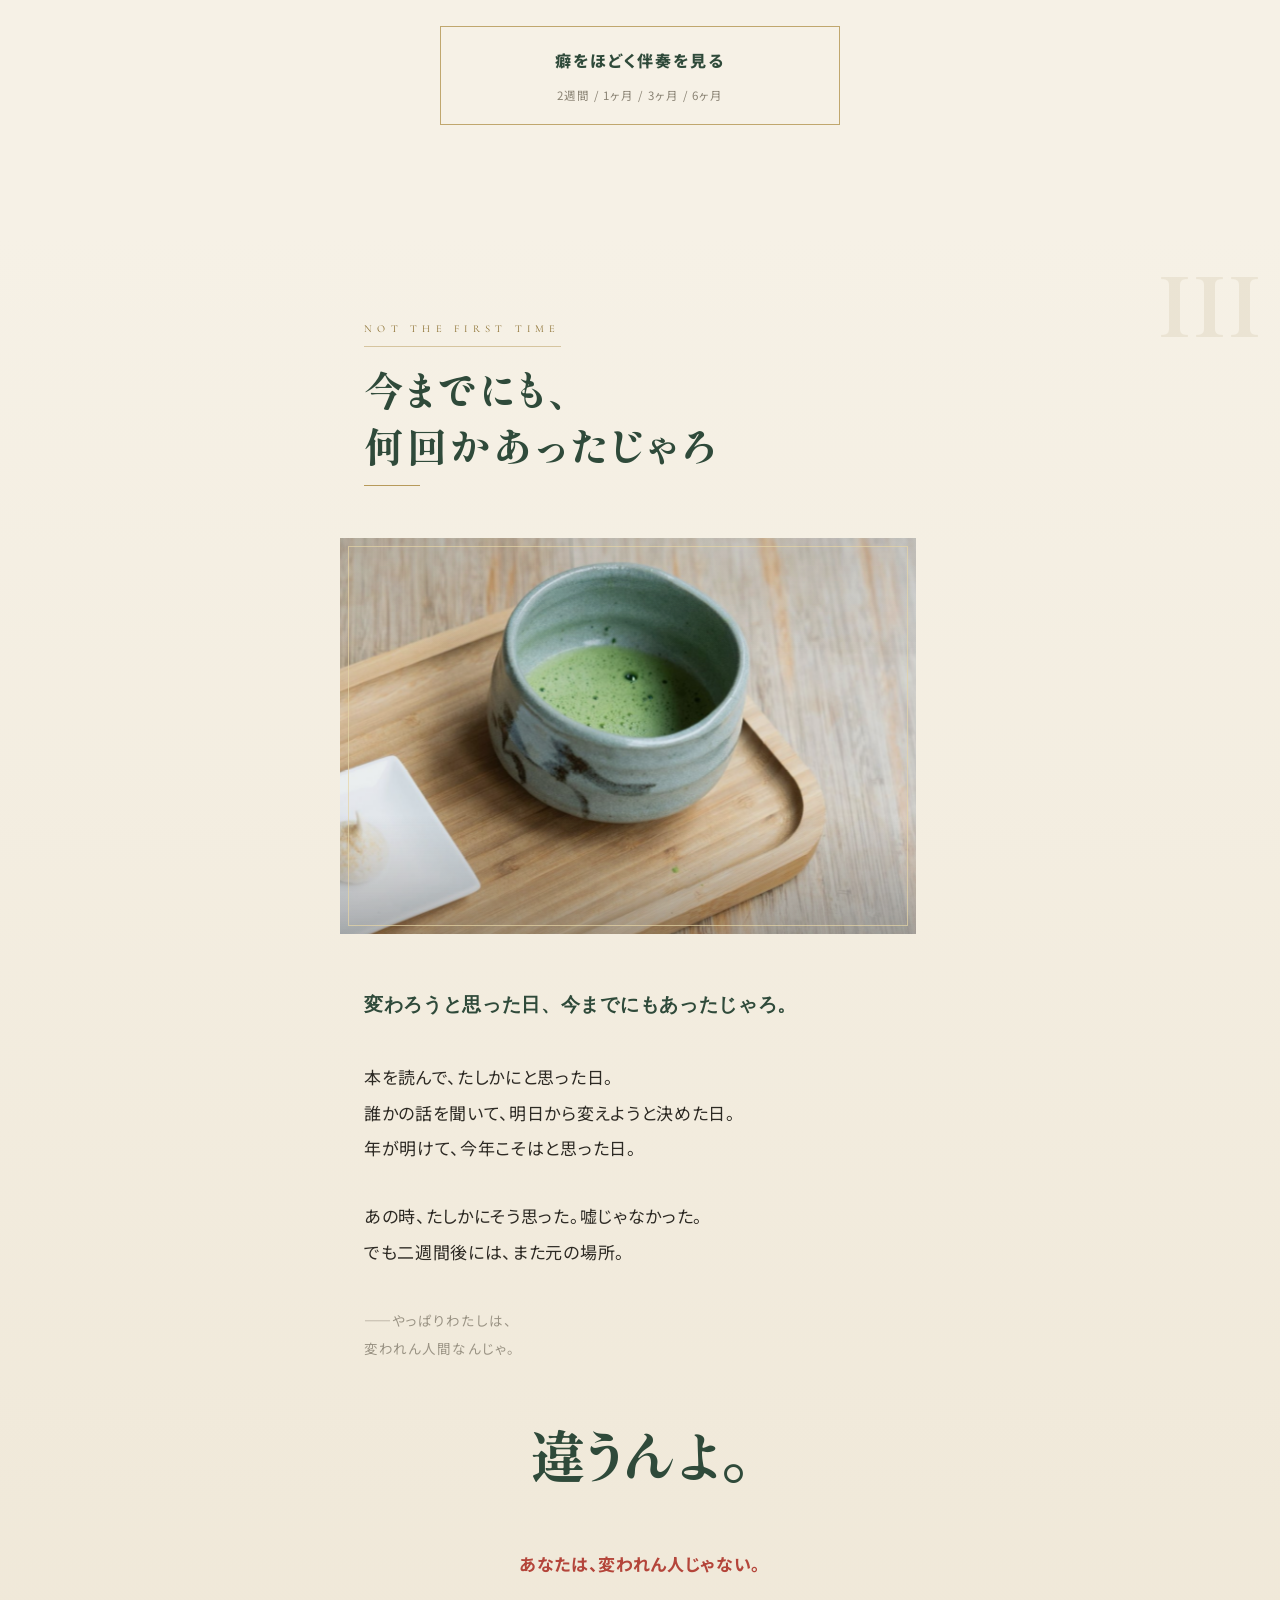
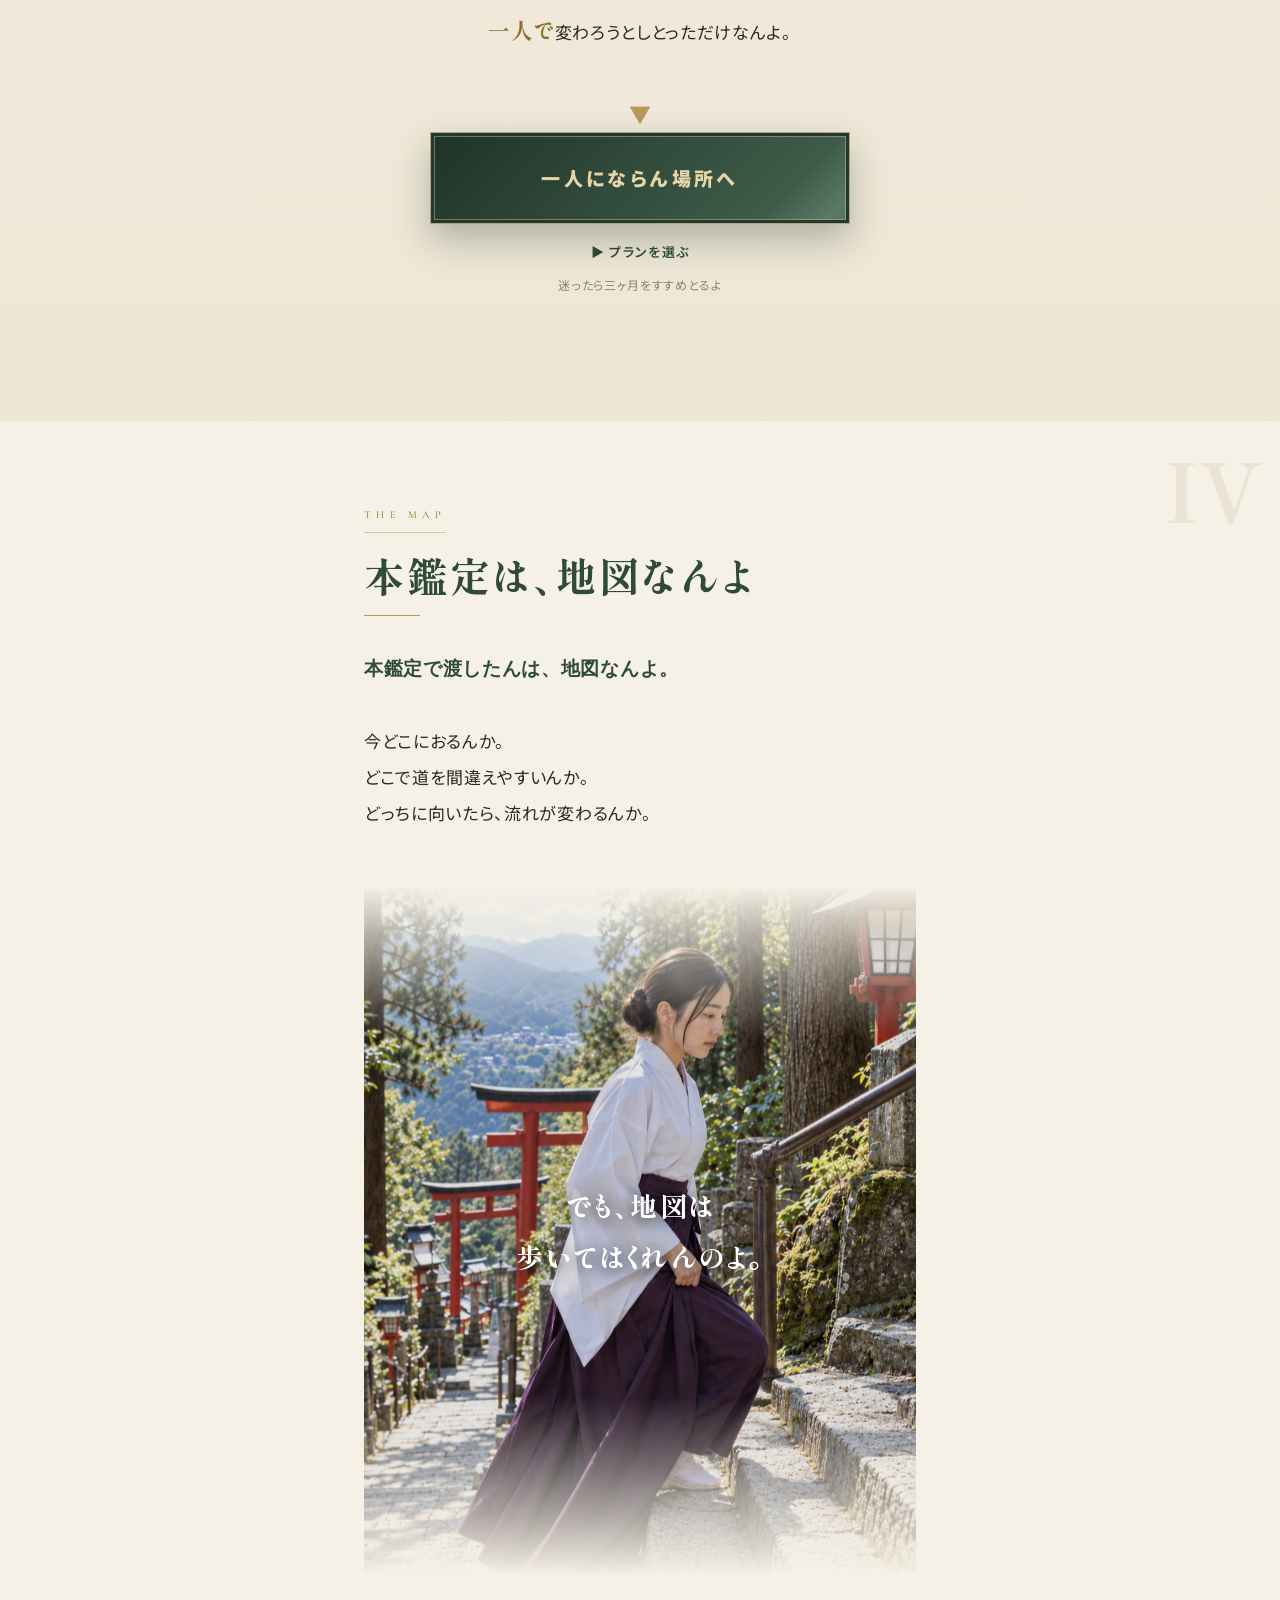
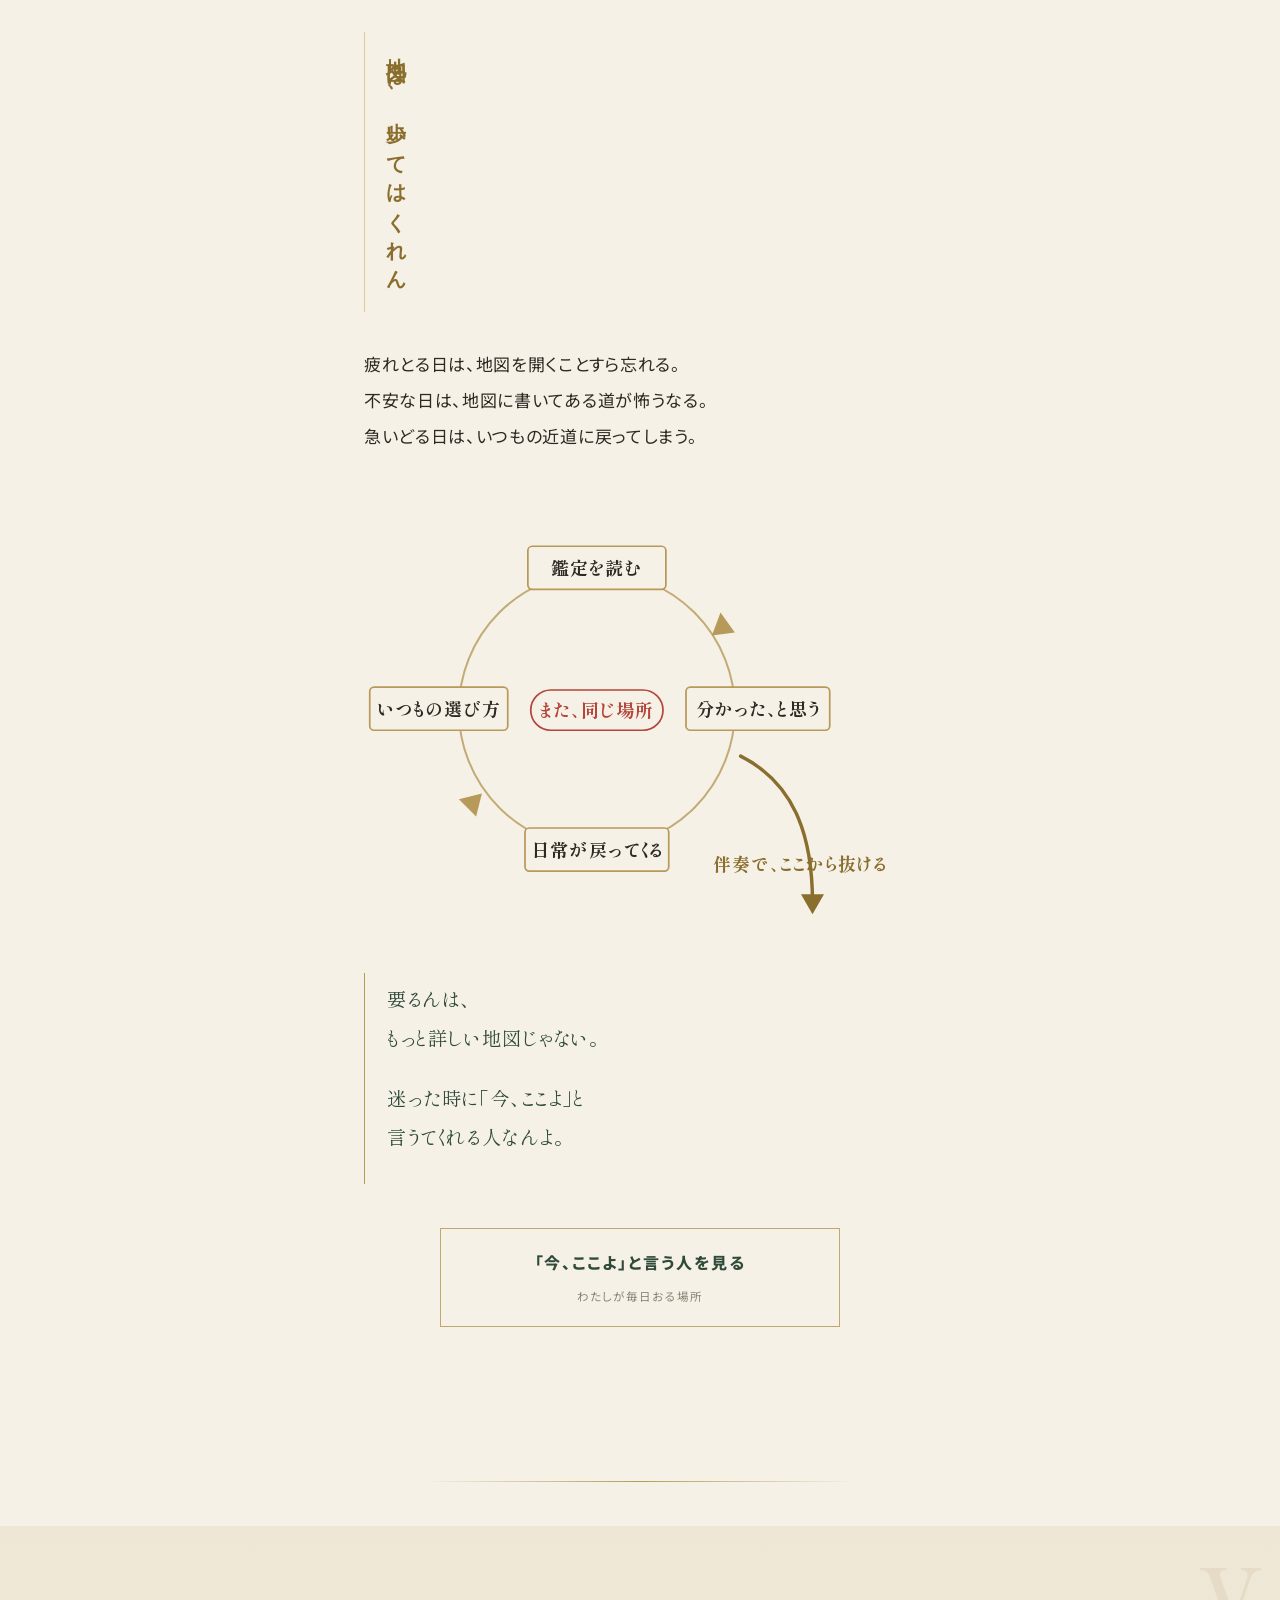
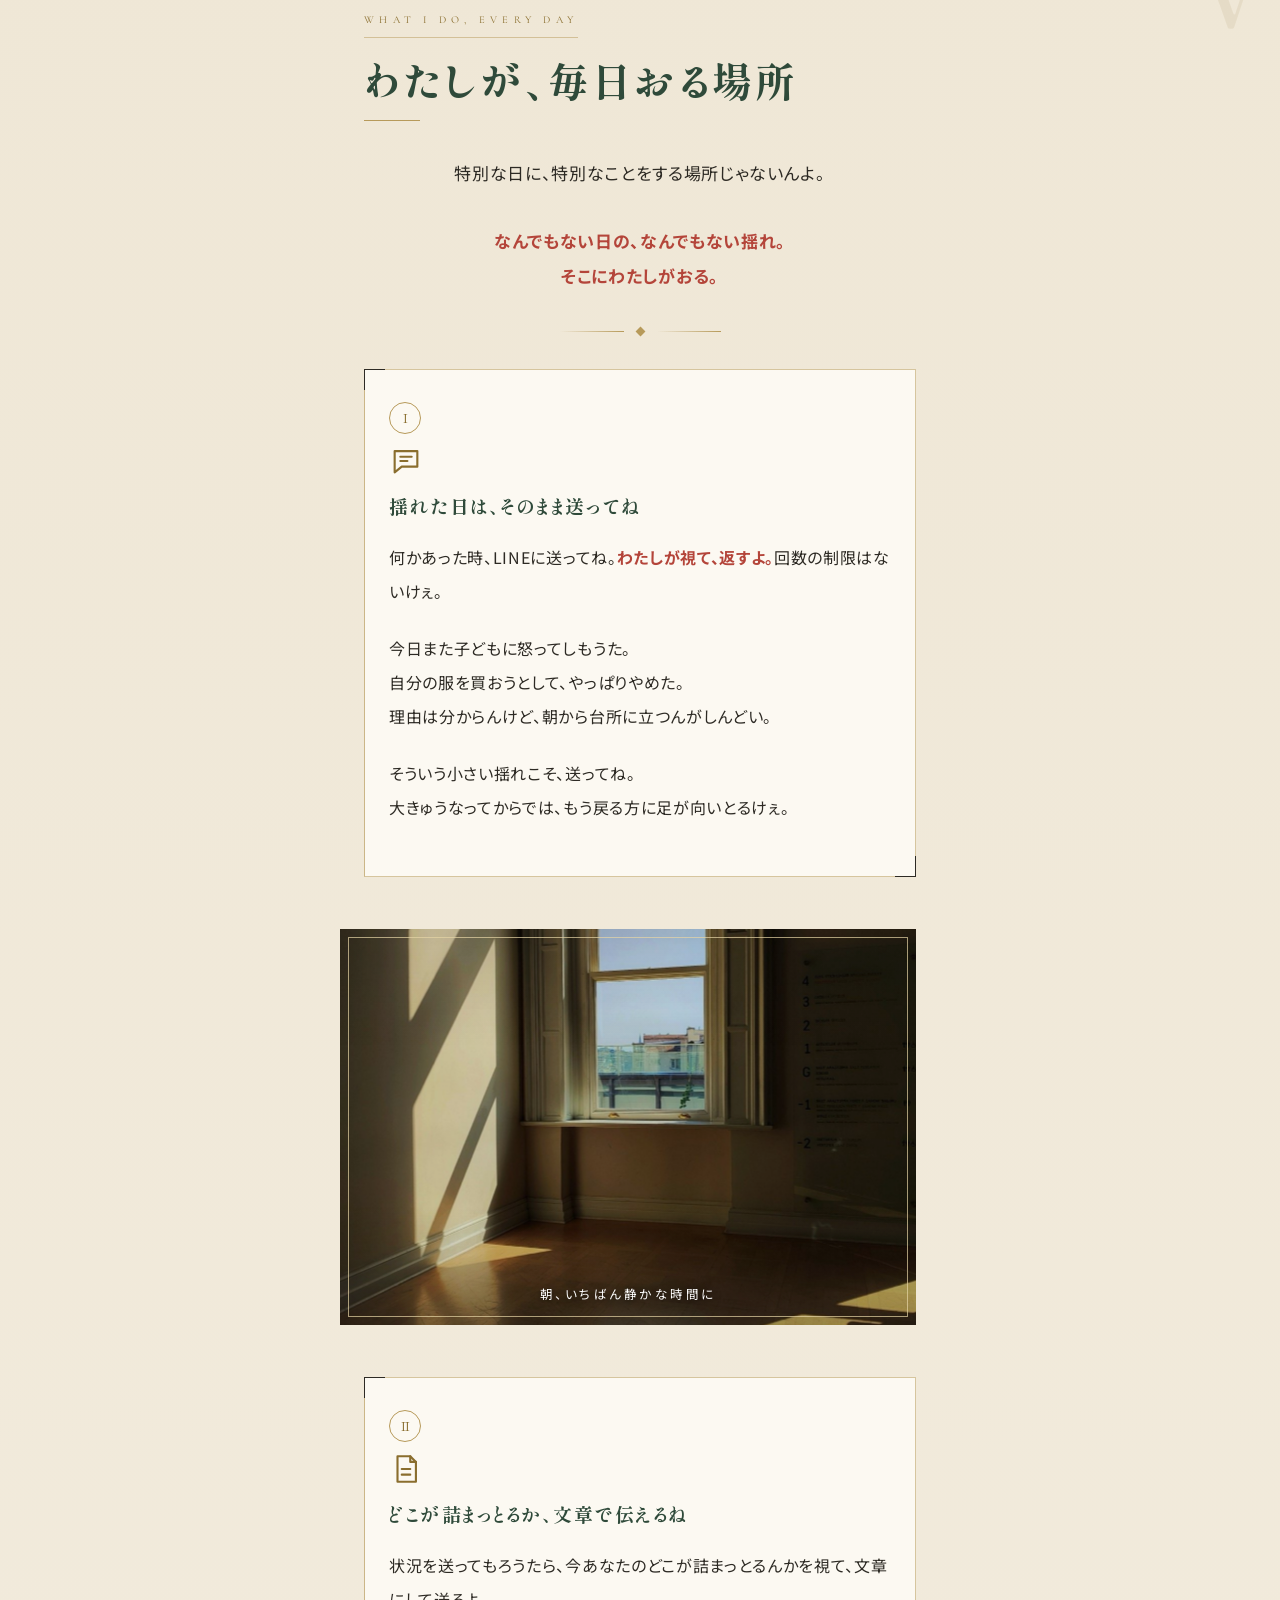
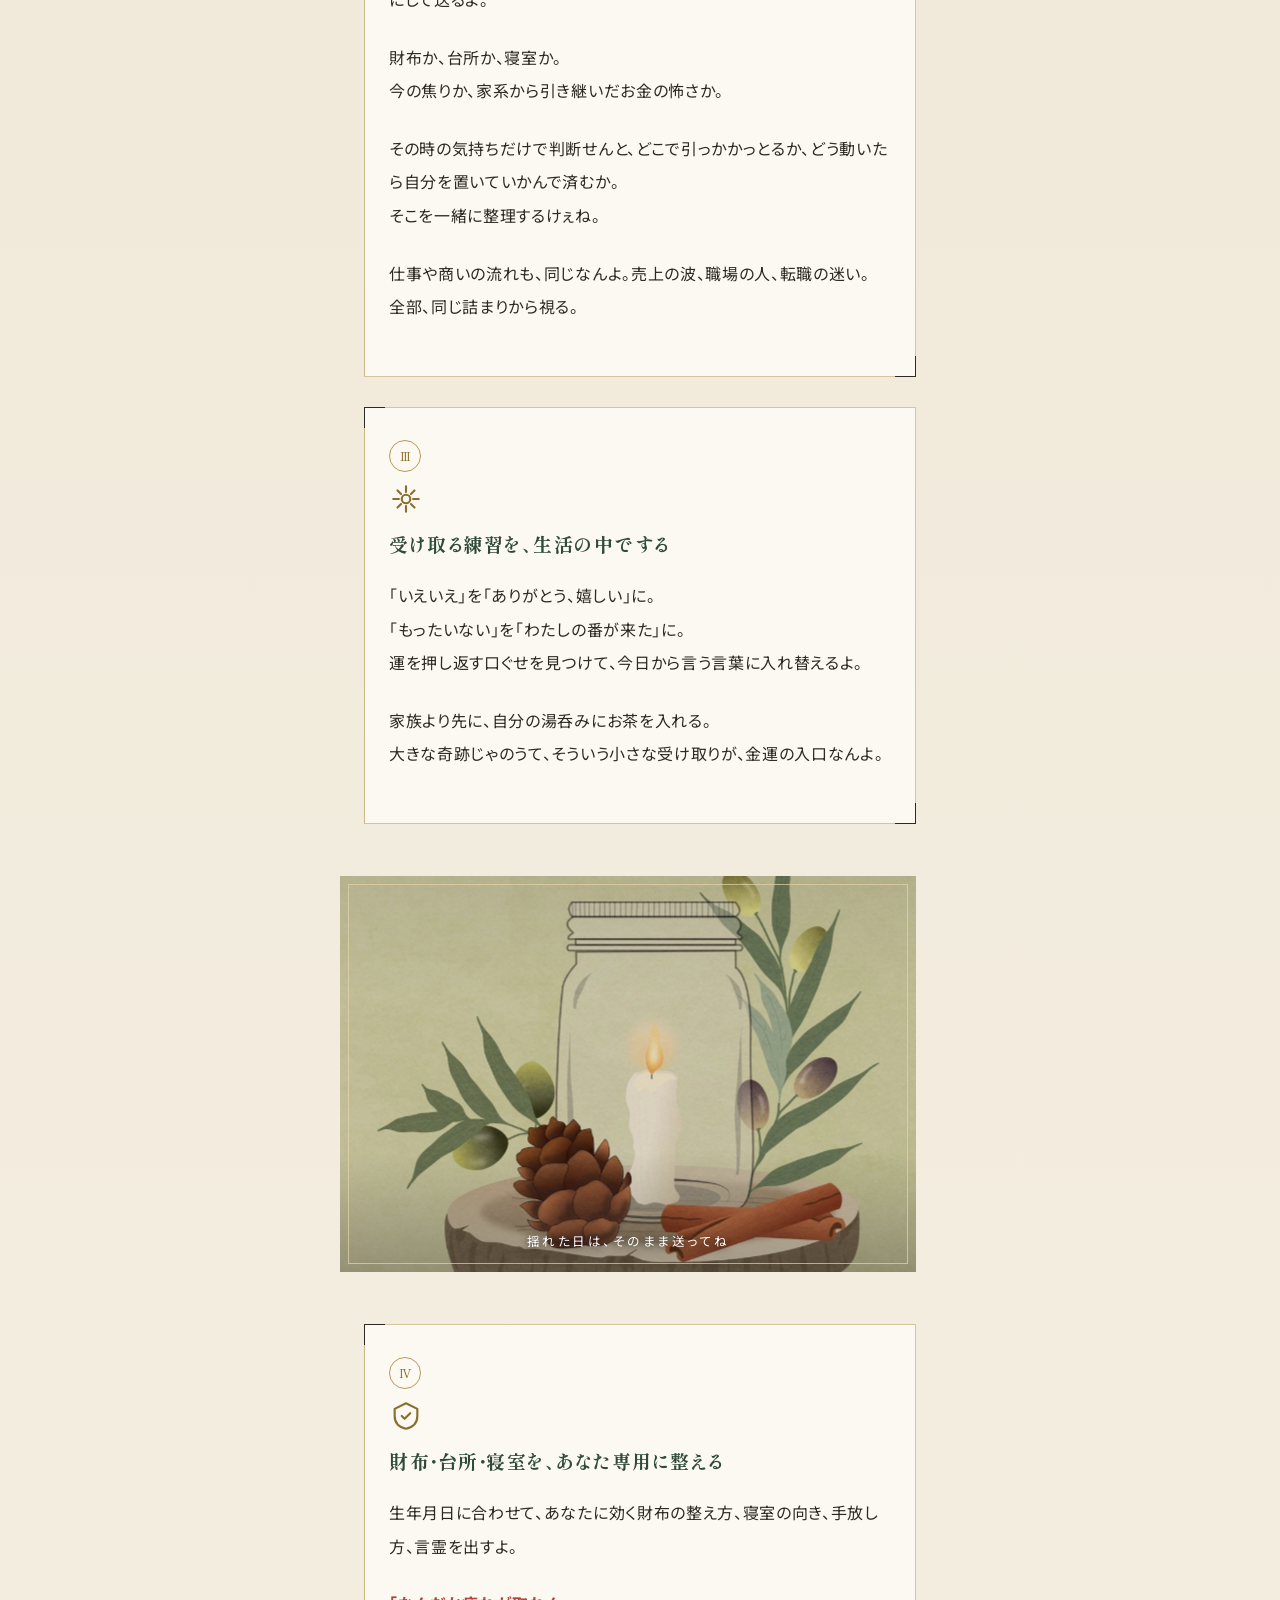
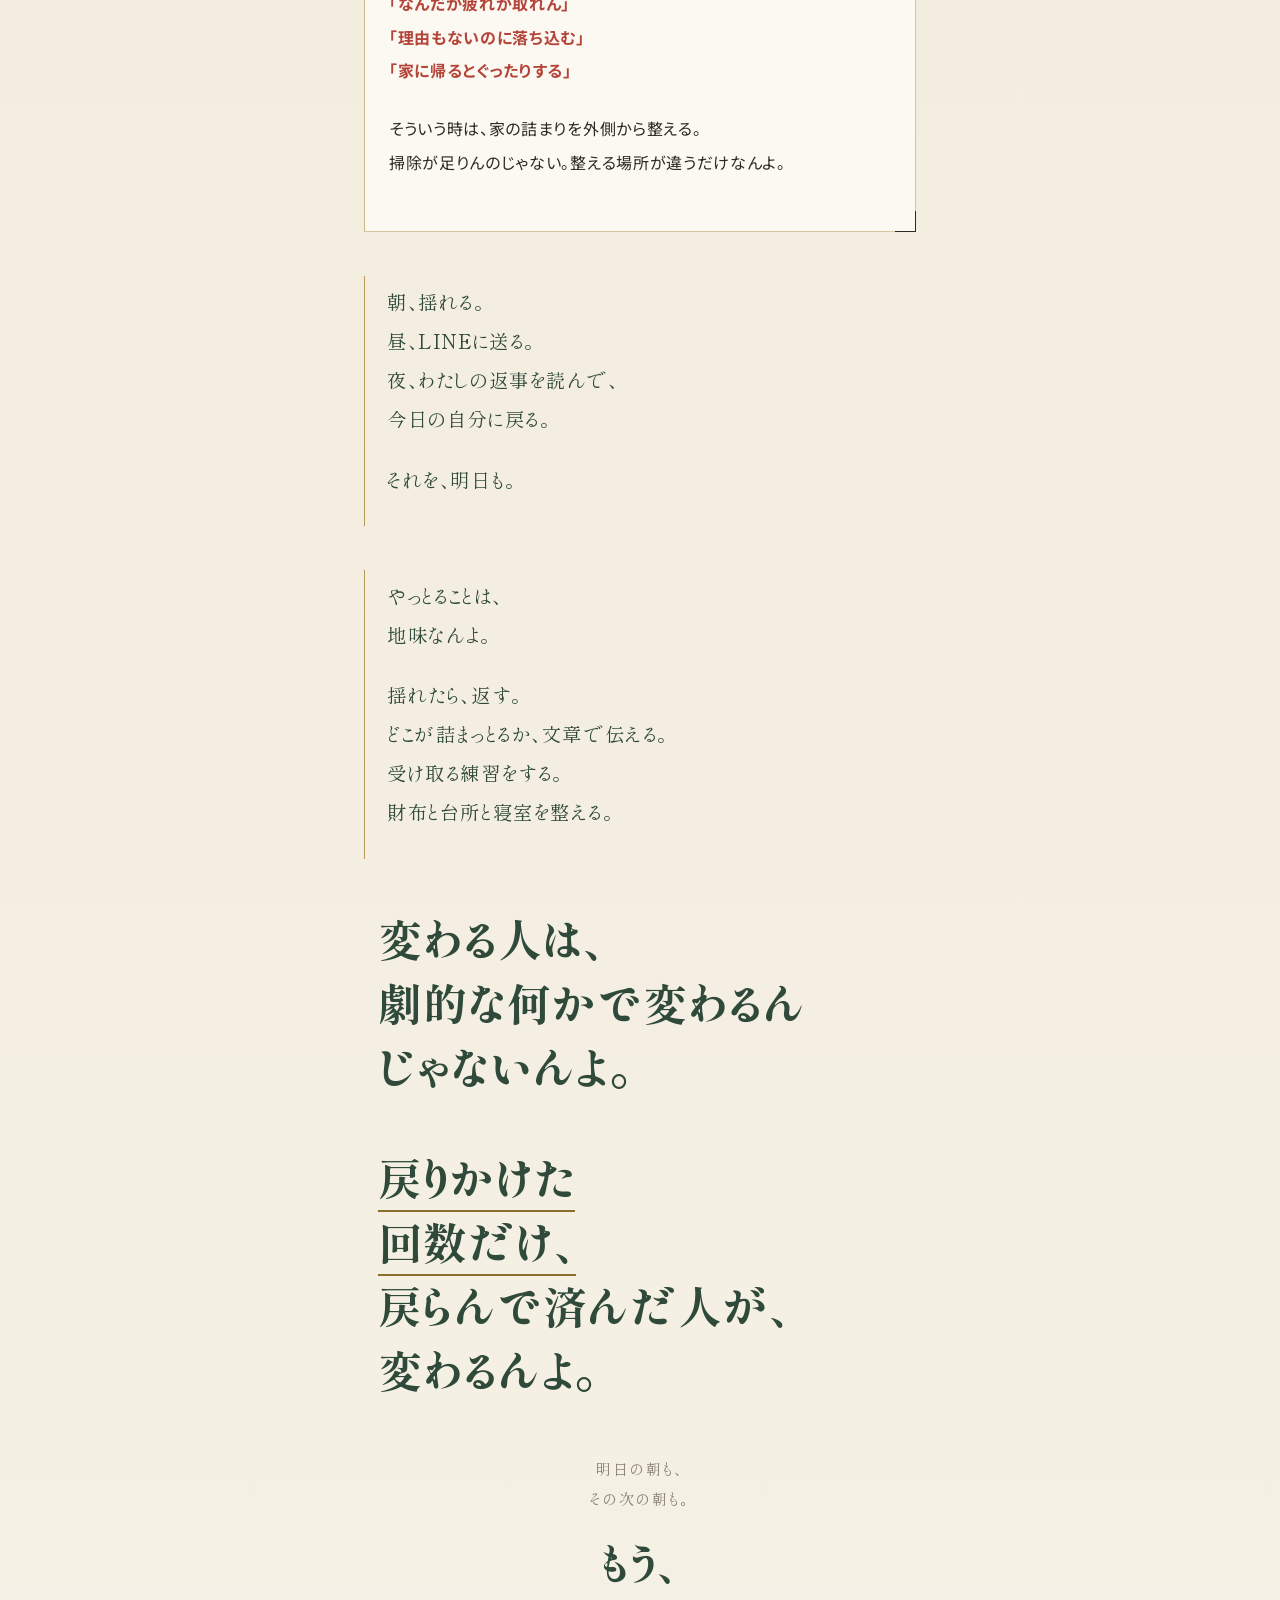
==== commit 1febe10f: "lp.js のバージョン更新" ====
--- a/bansou/index.html
+++ b/bansou/index.html
@@ -628,7 +628,7 @@
   </div>
 </div>
 
-<script src="../assets/lp.js?v=202609102219"></script>
+<script src="../assets/lp.js?v=202610090300"></script>
 <script src="../assets/track-config.js?v=202609252040"></script>
 <script src="../assets/track.js?v=202609252040"></script>
 </body>
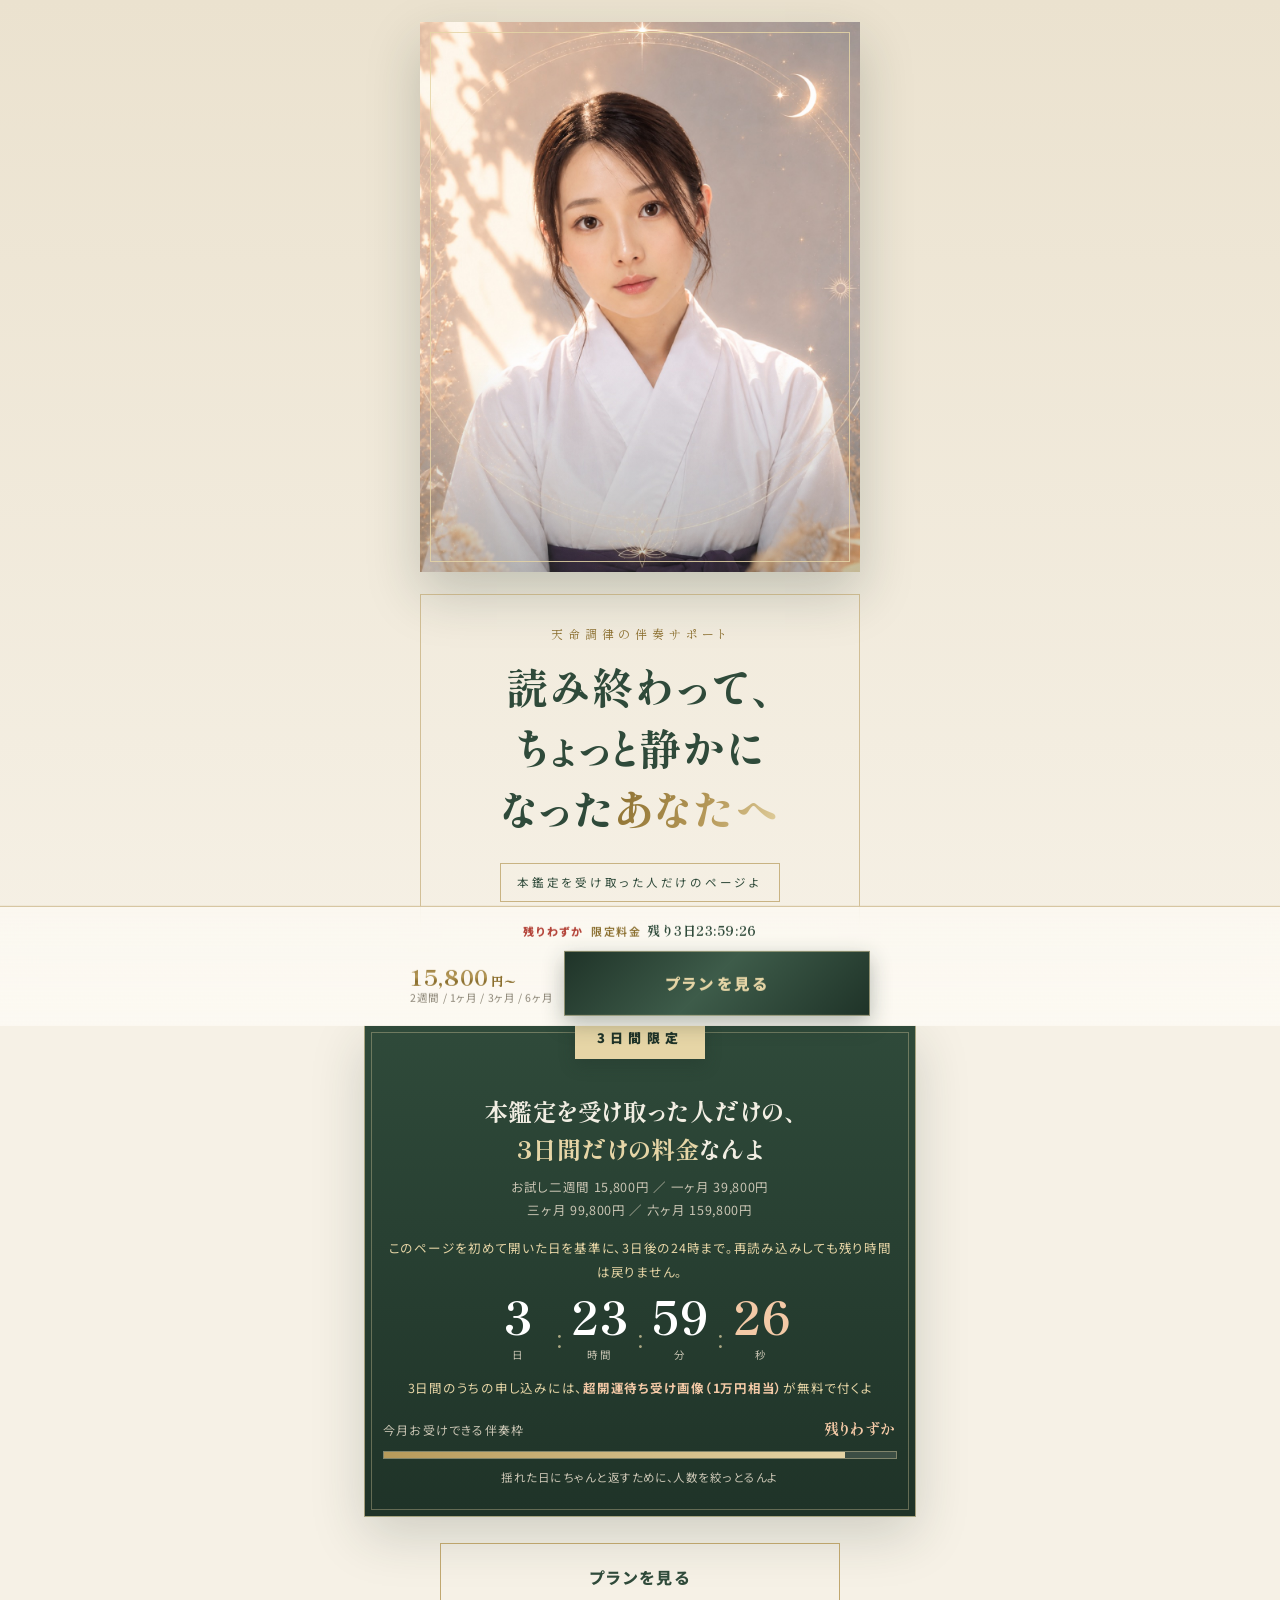
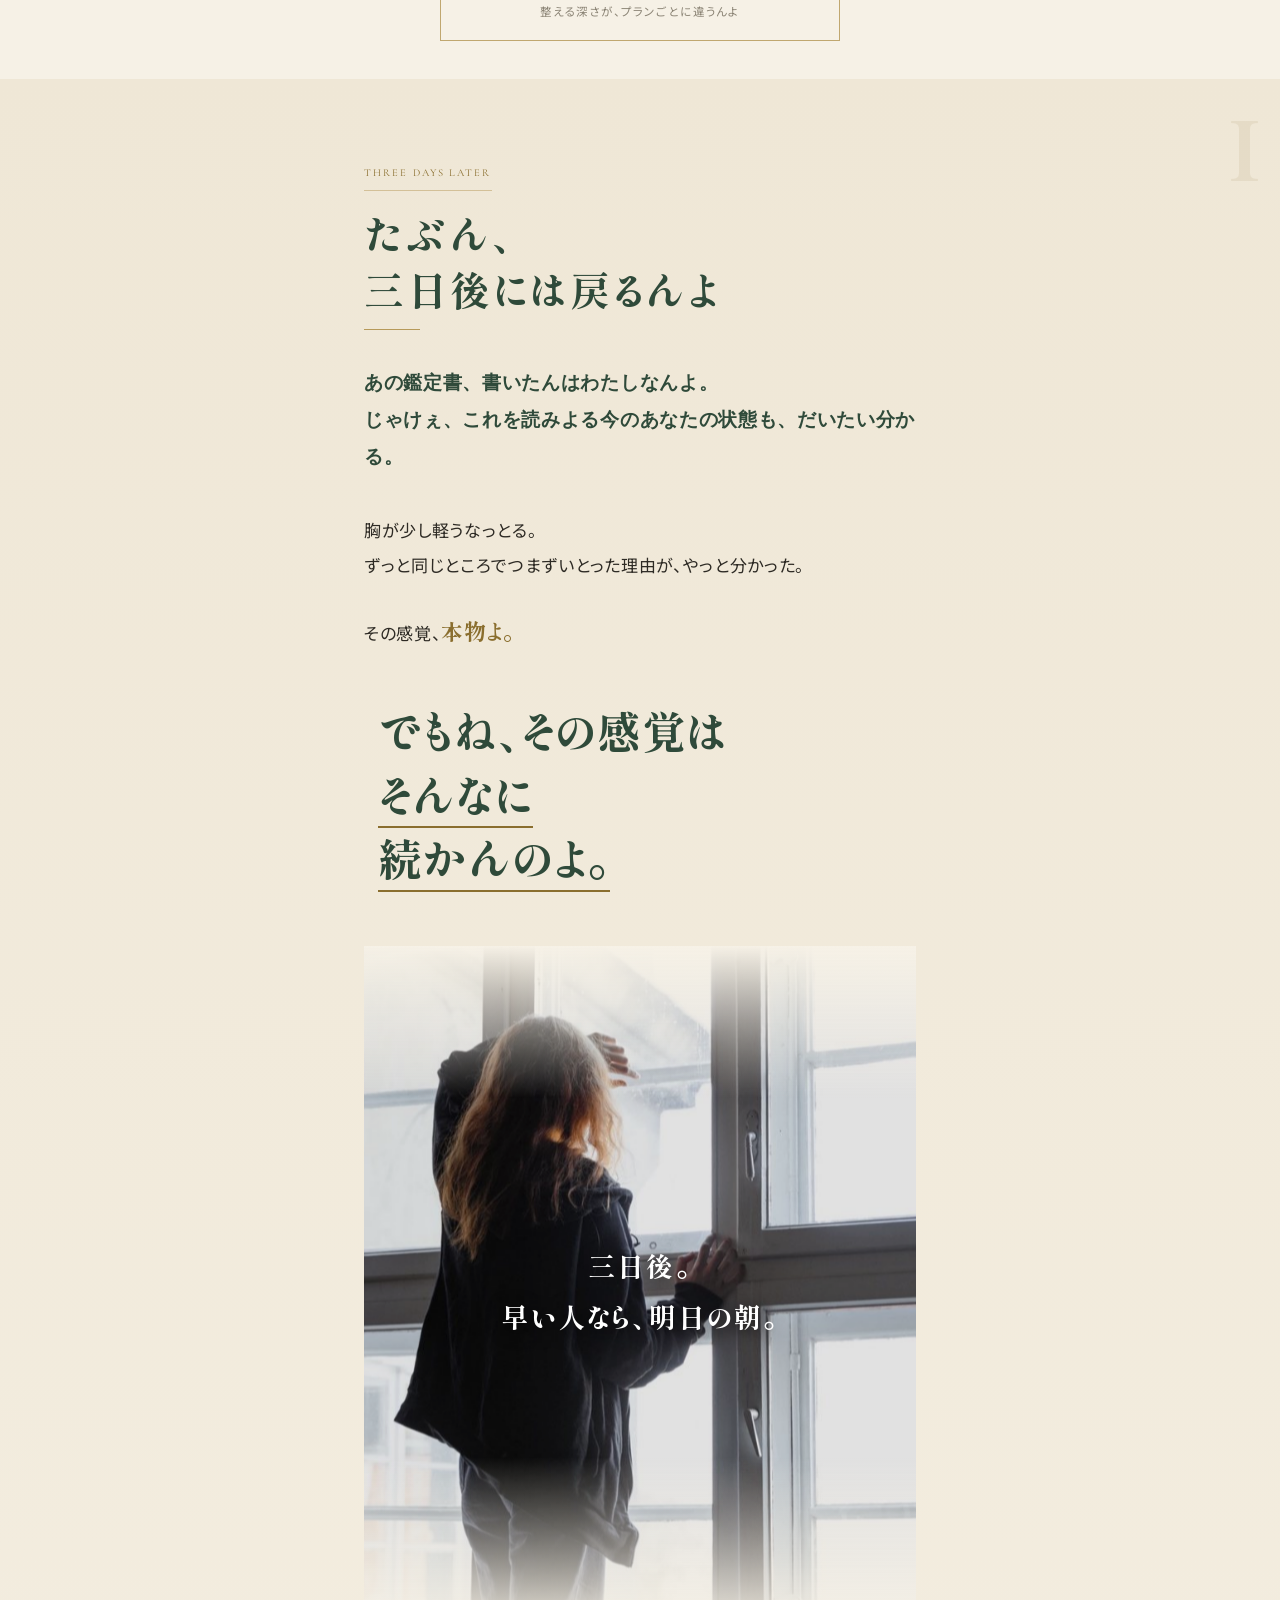
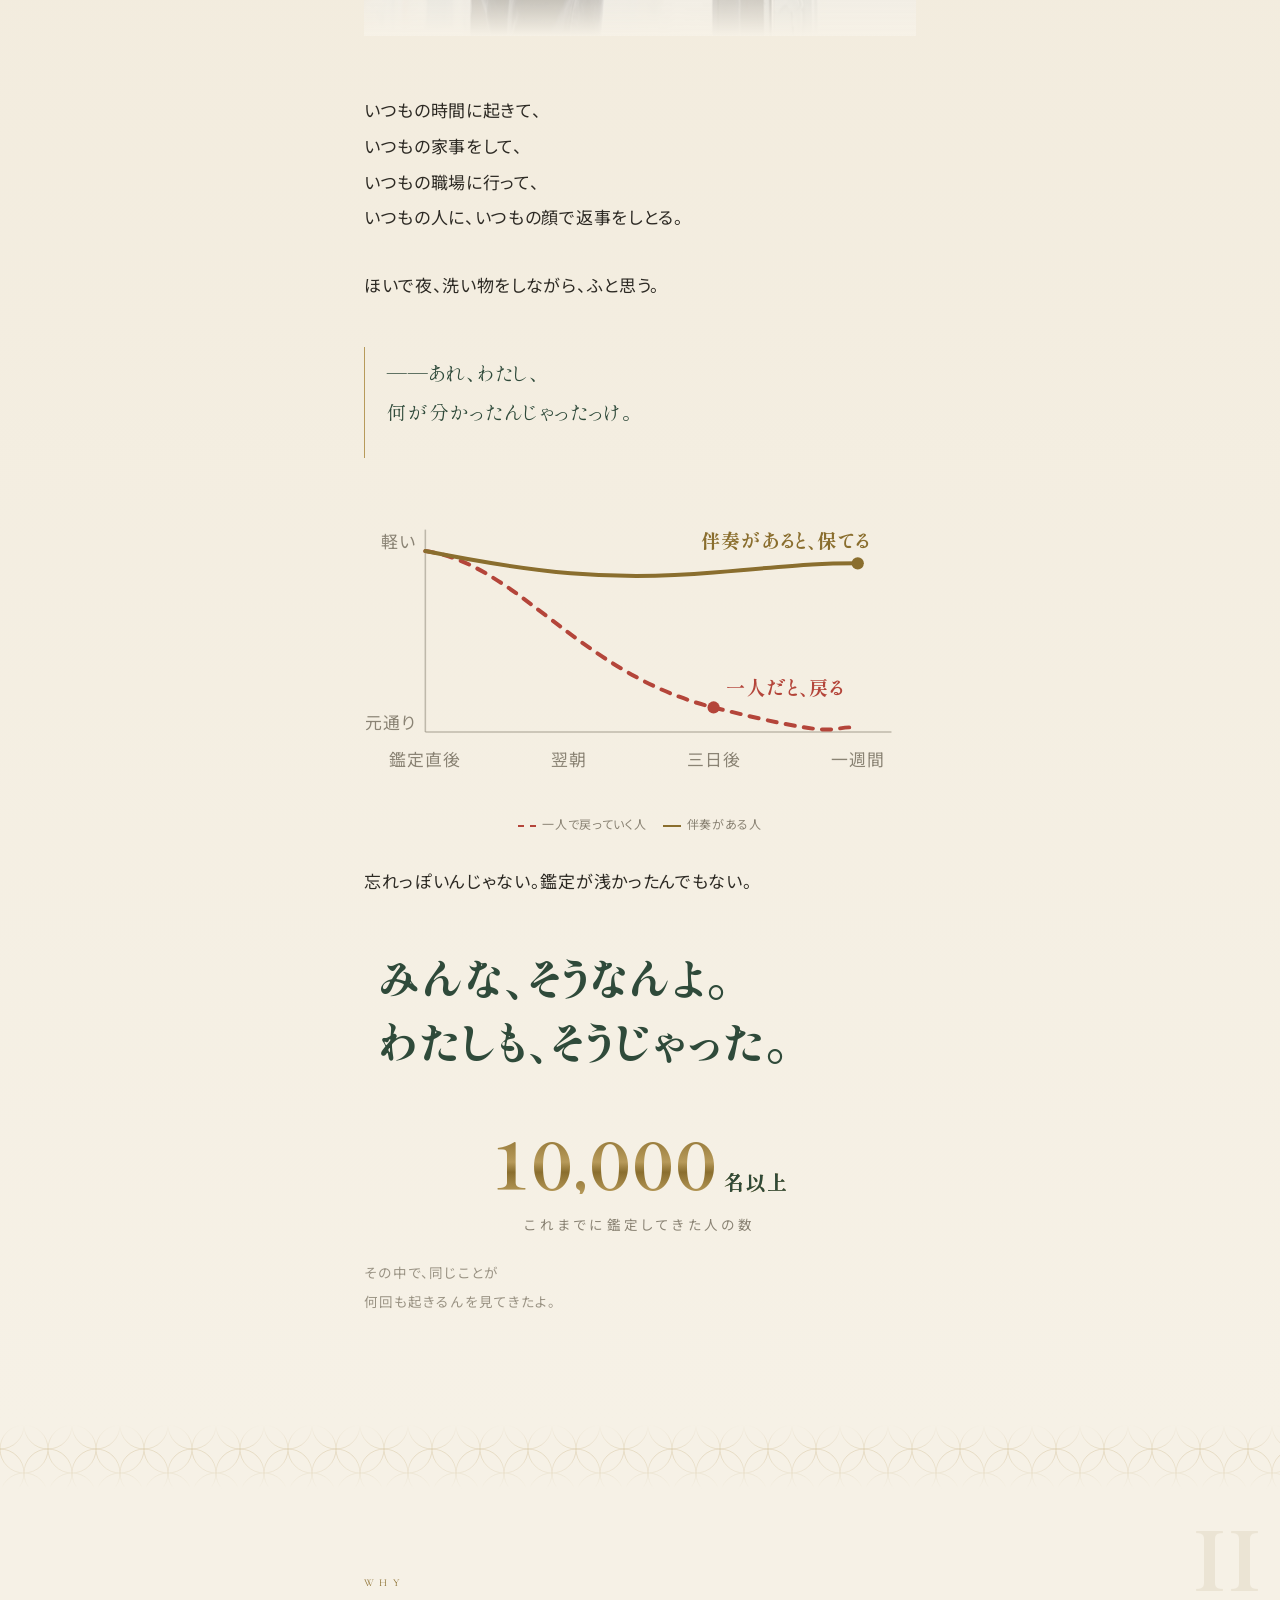
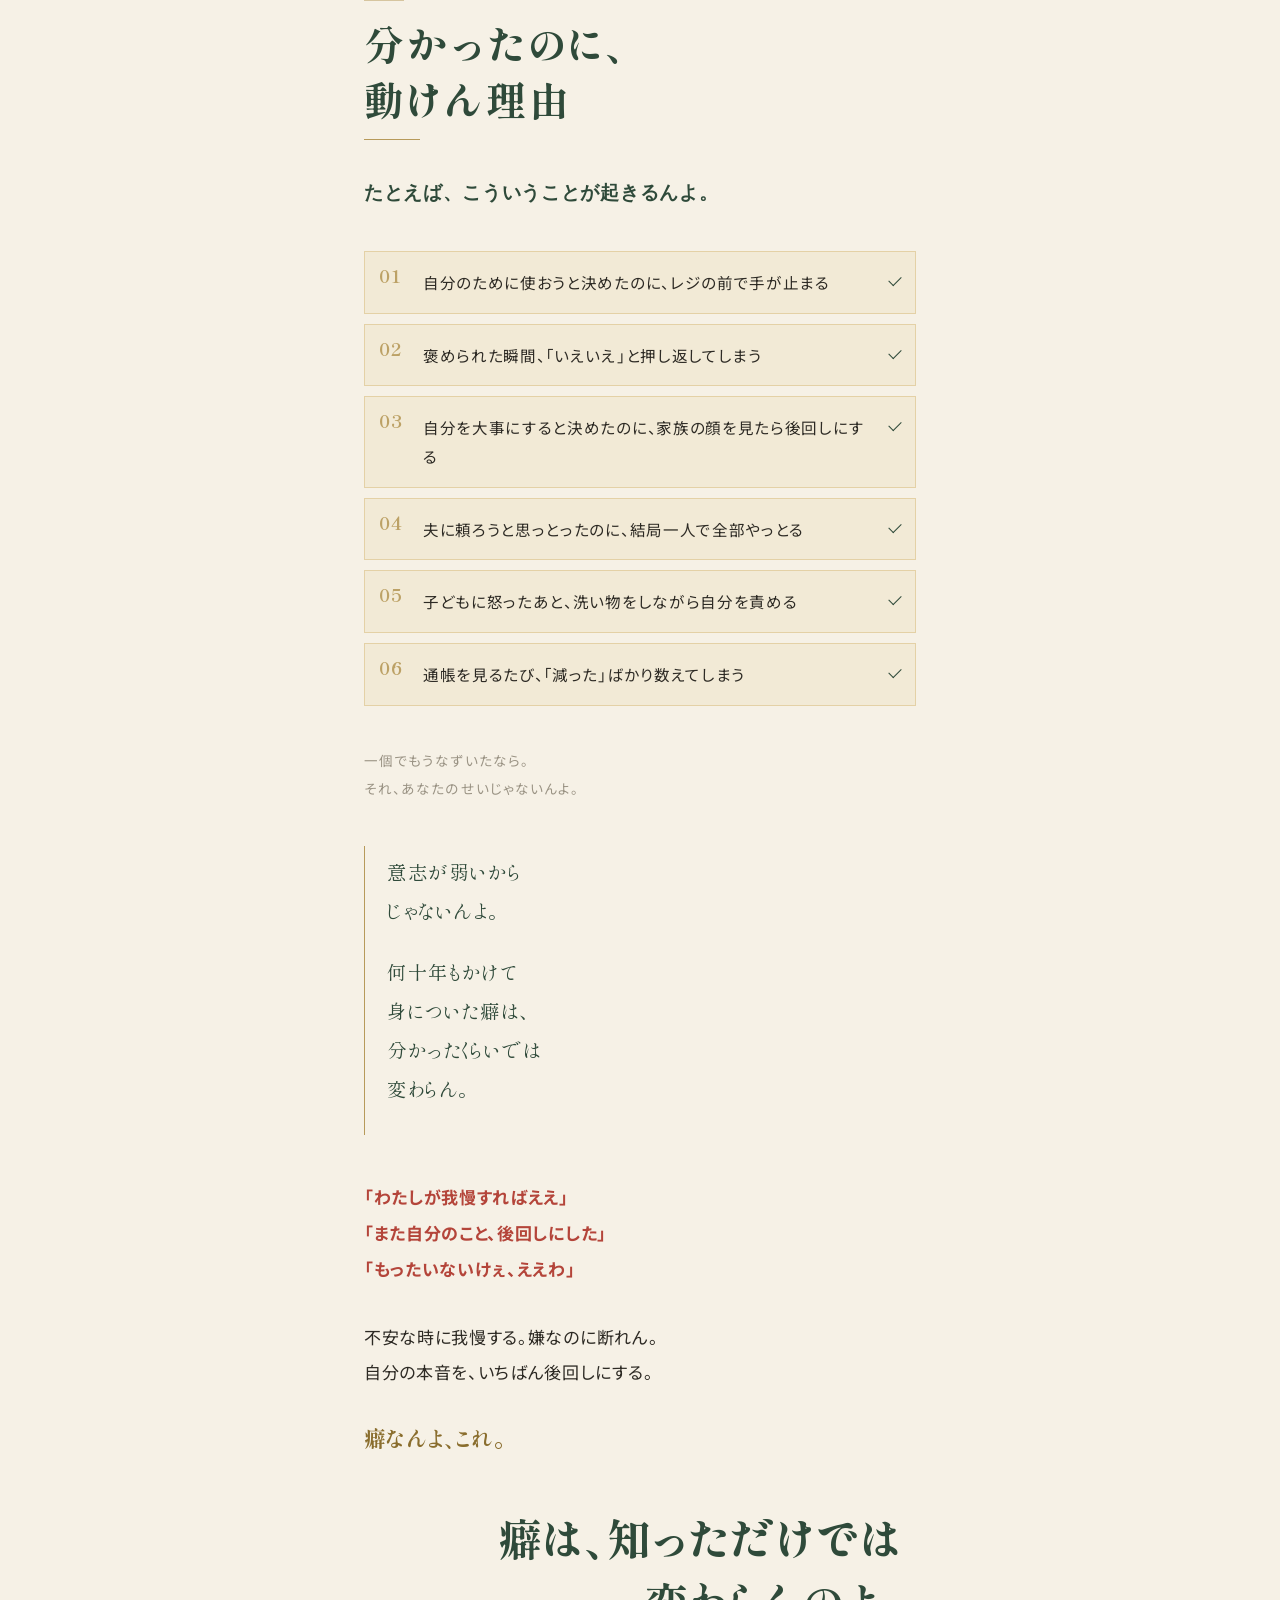
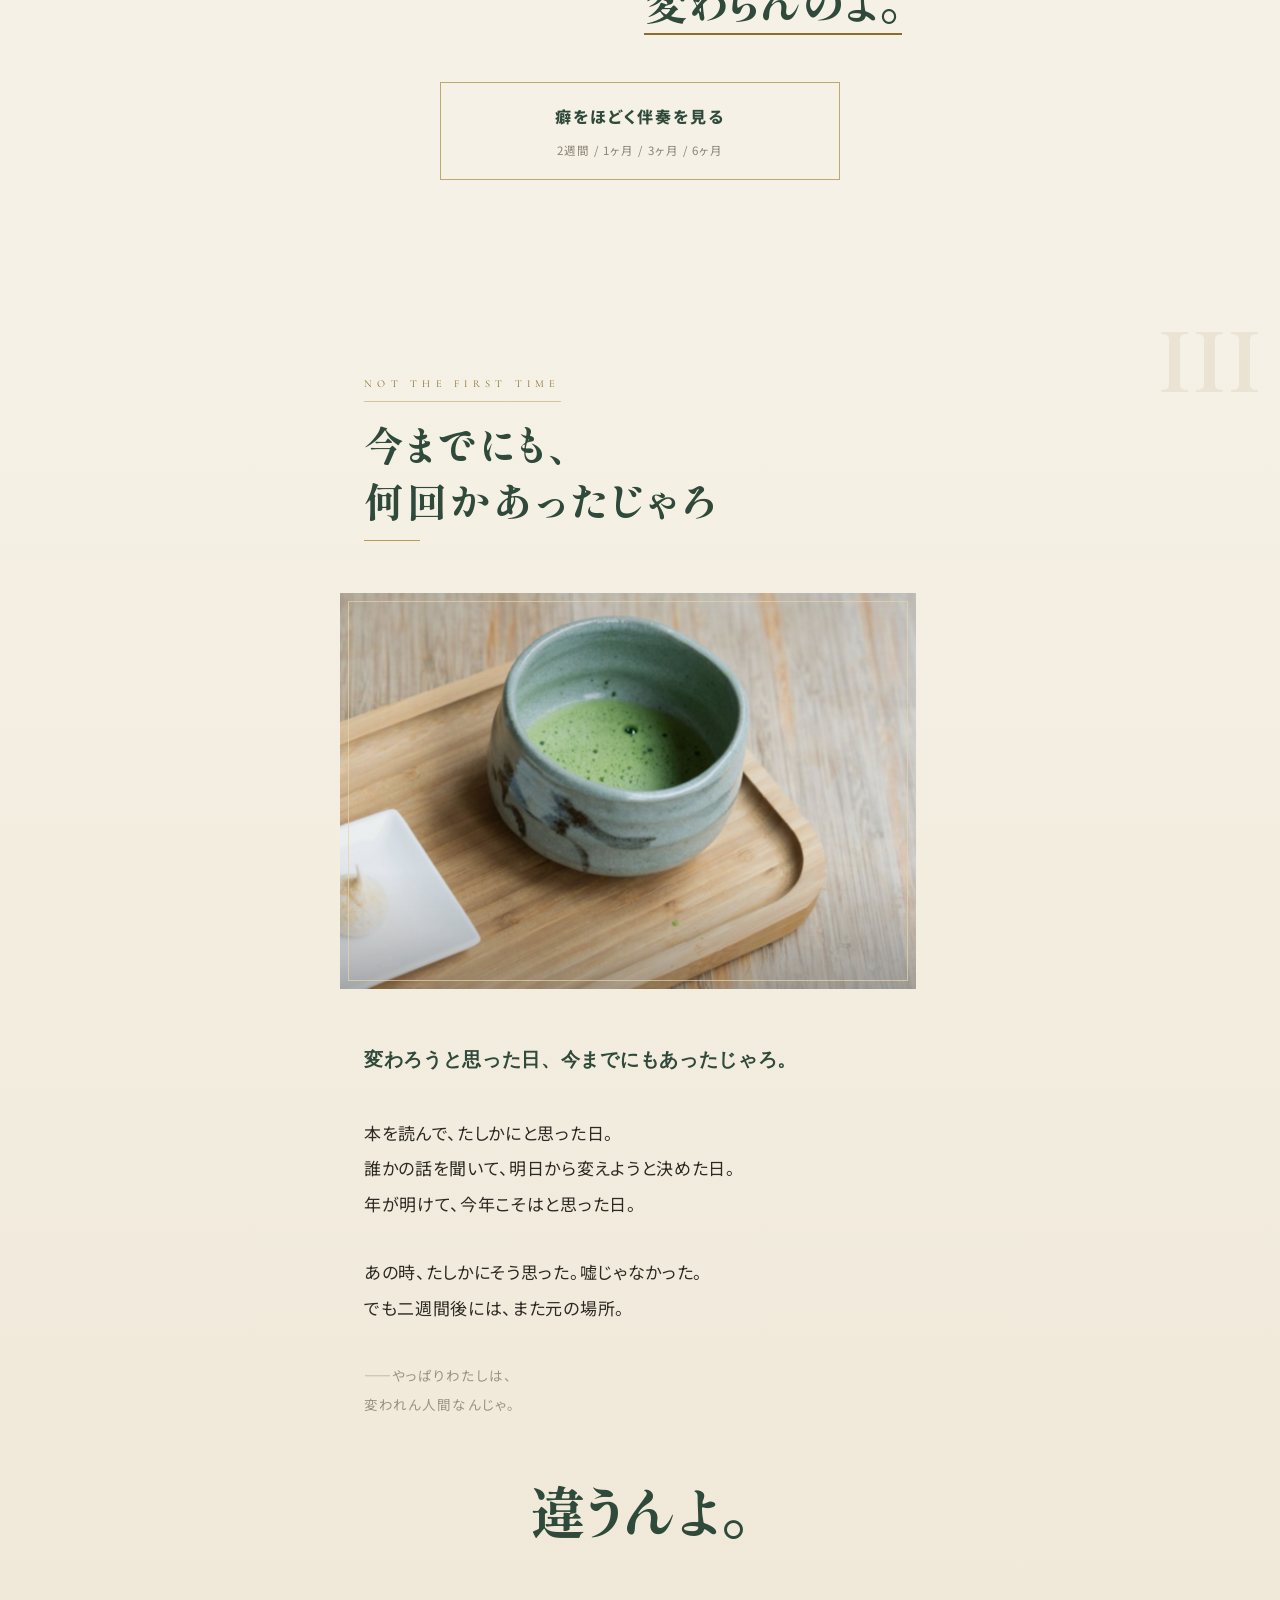
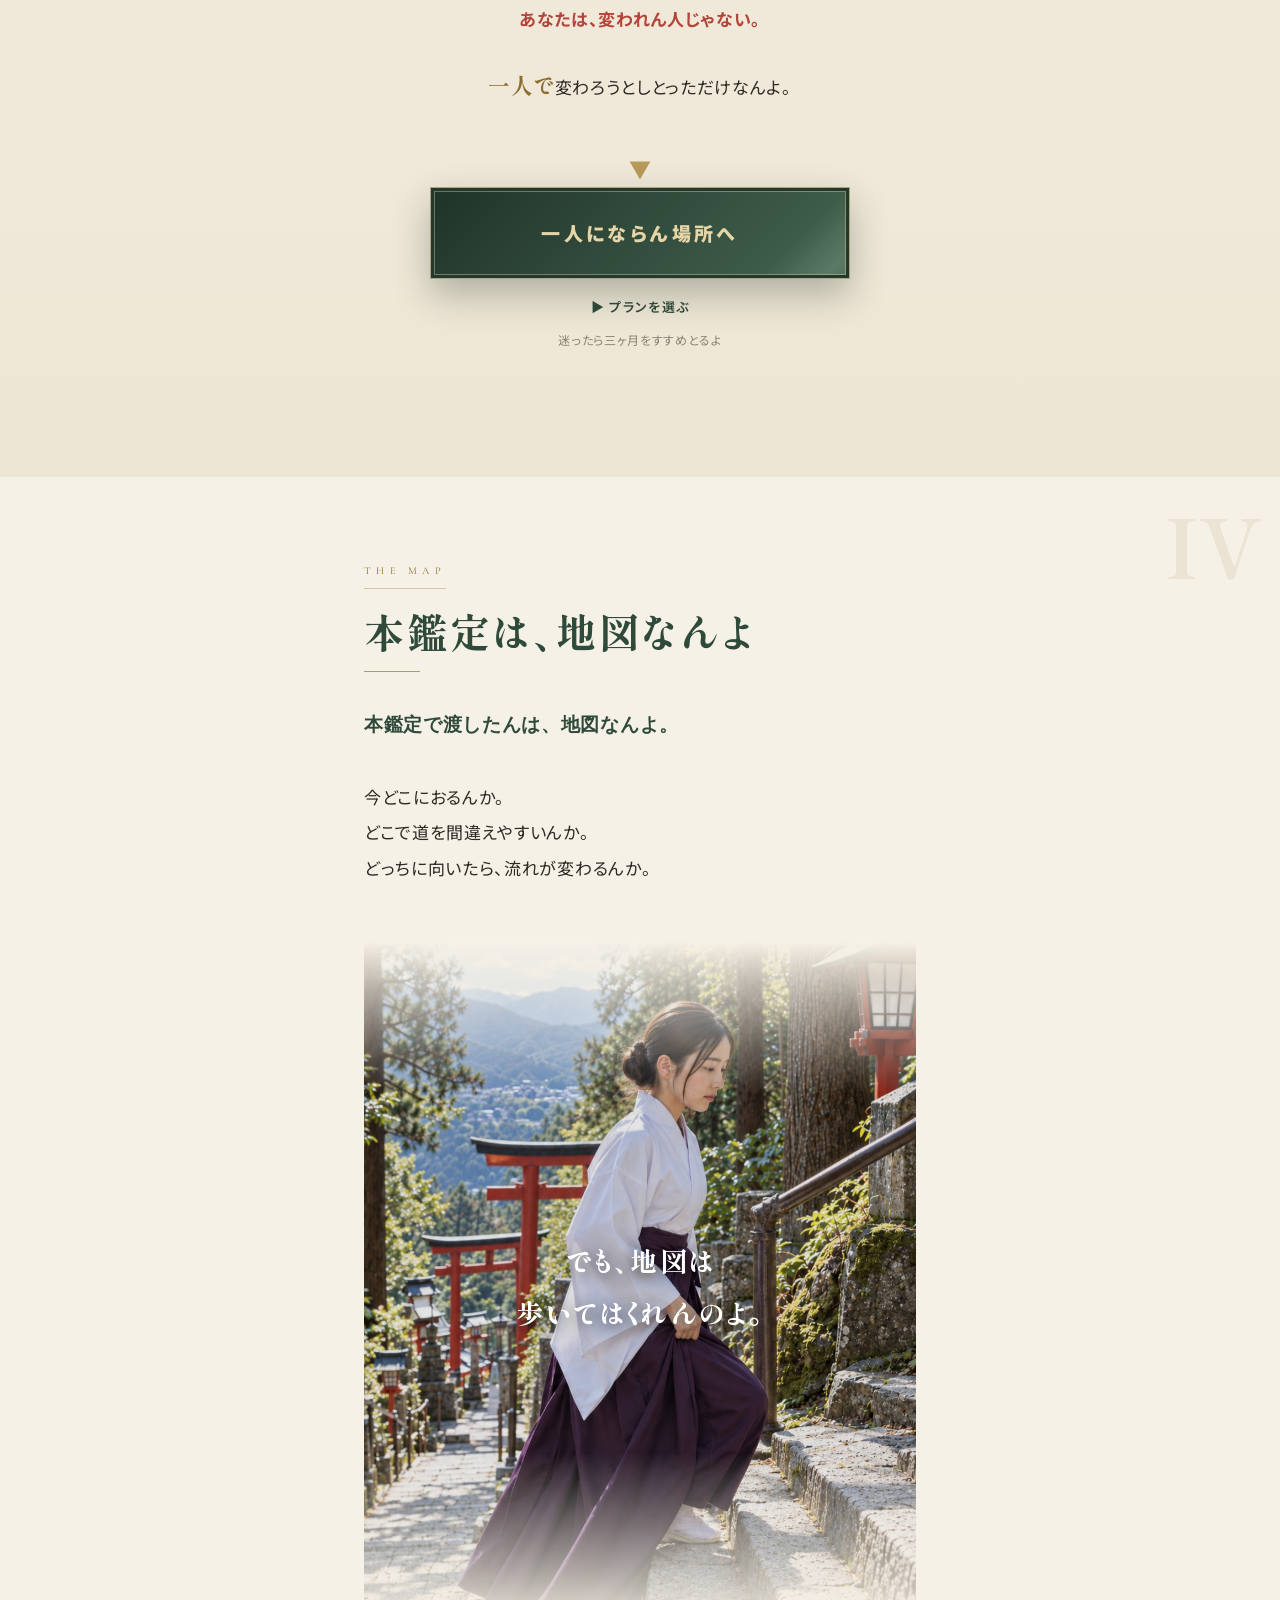
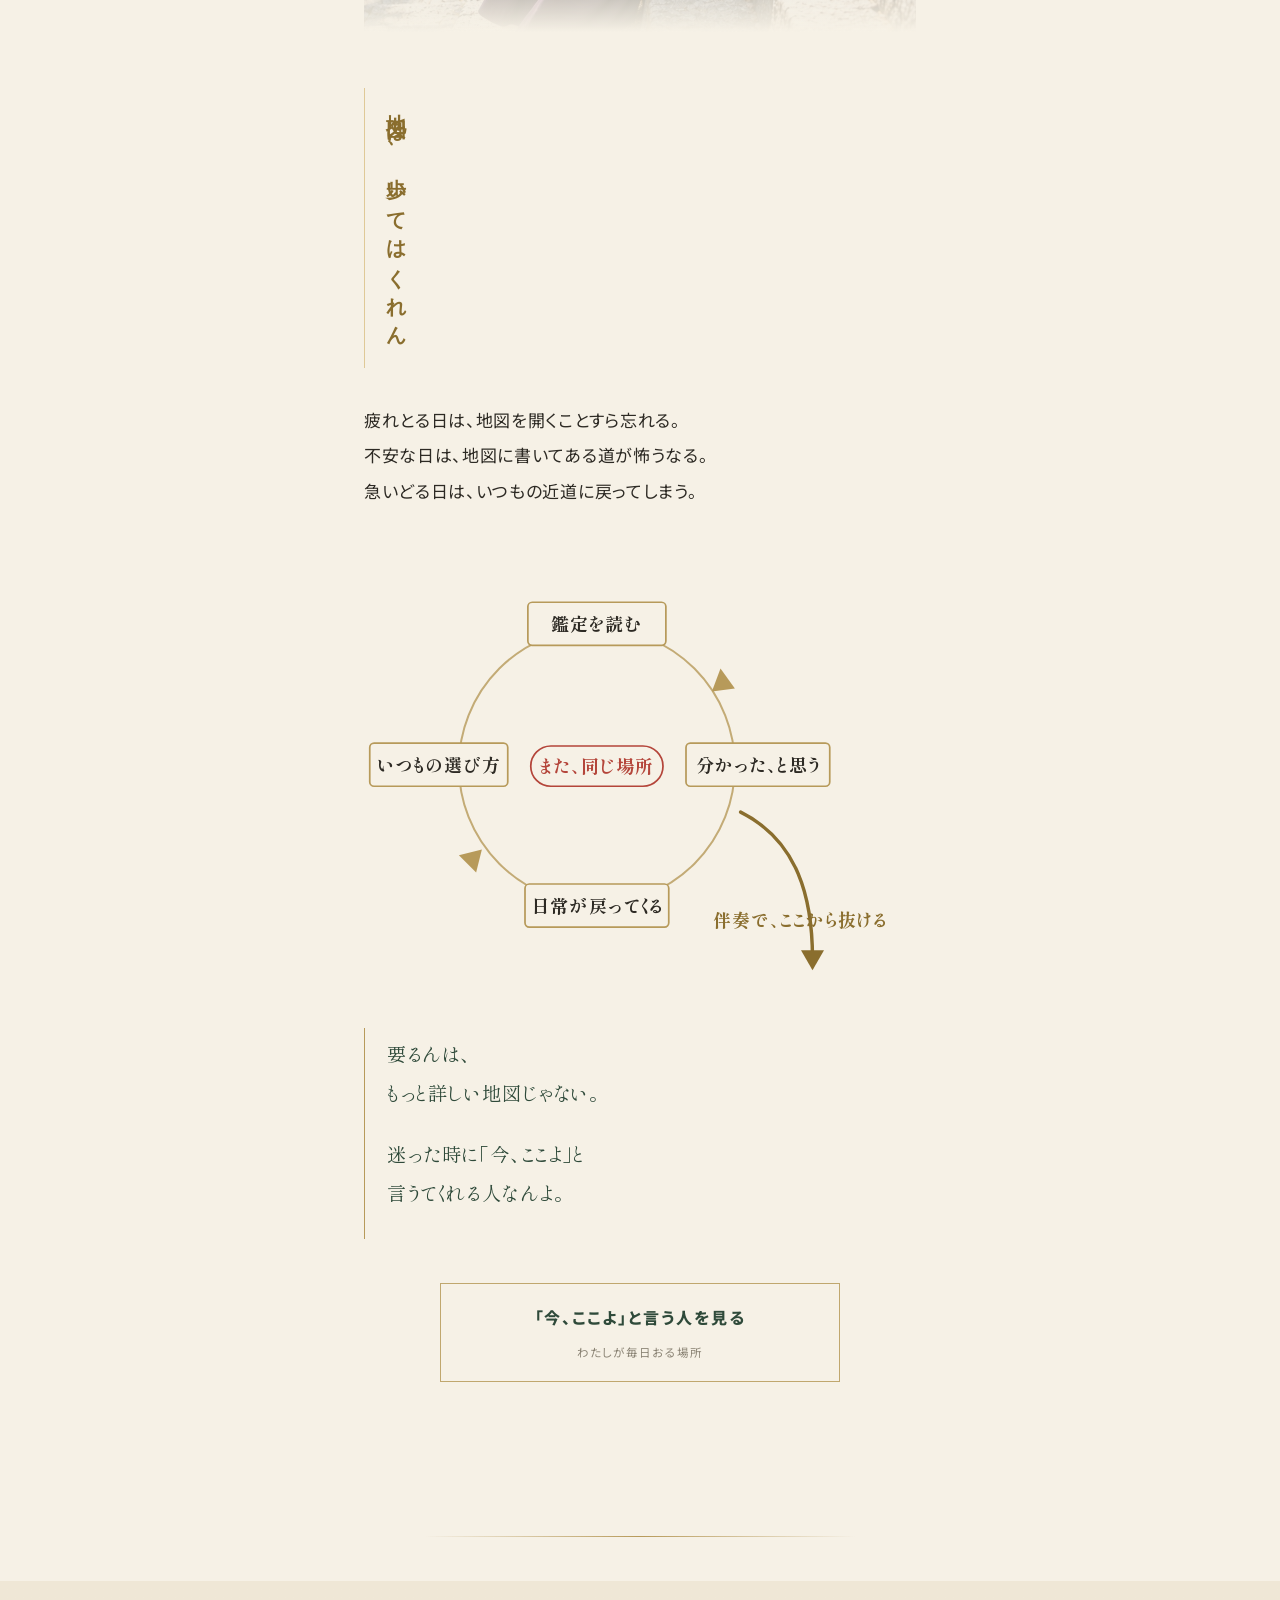
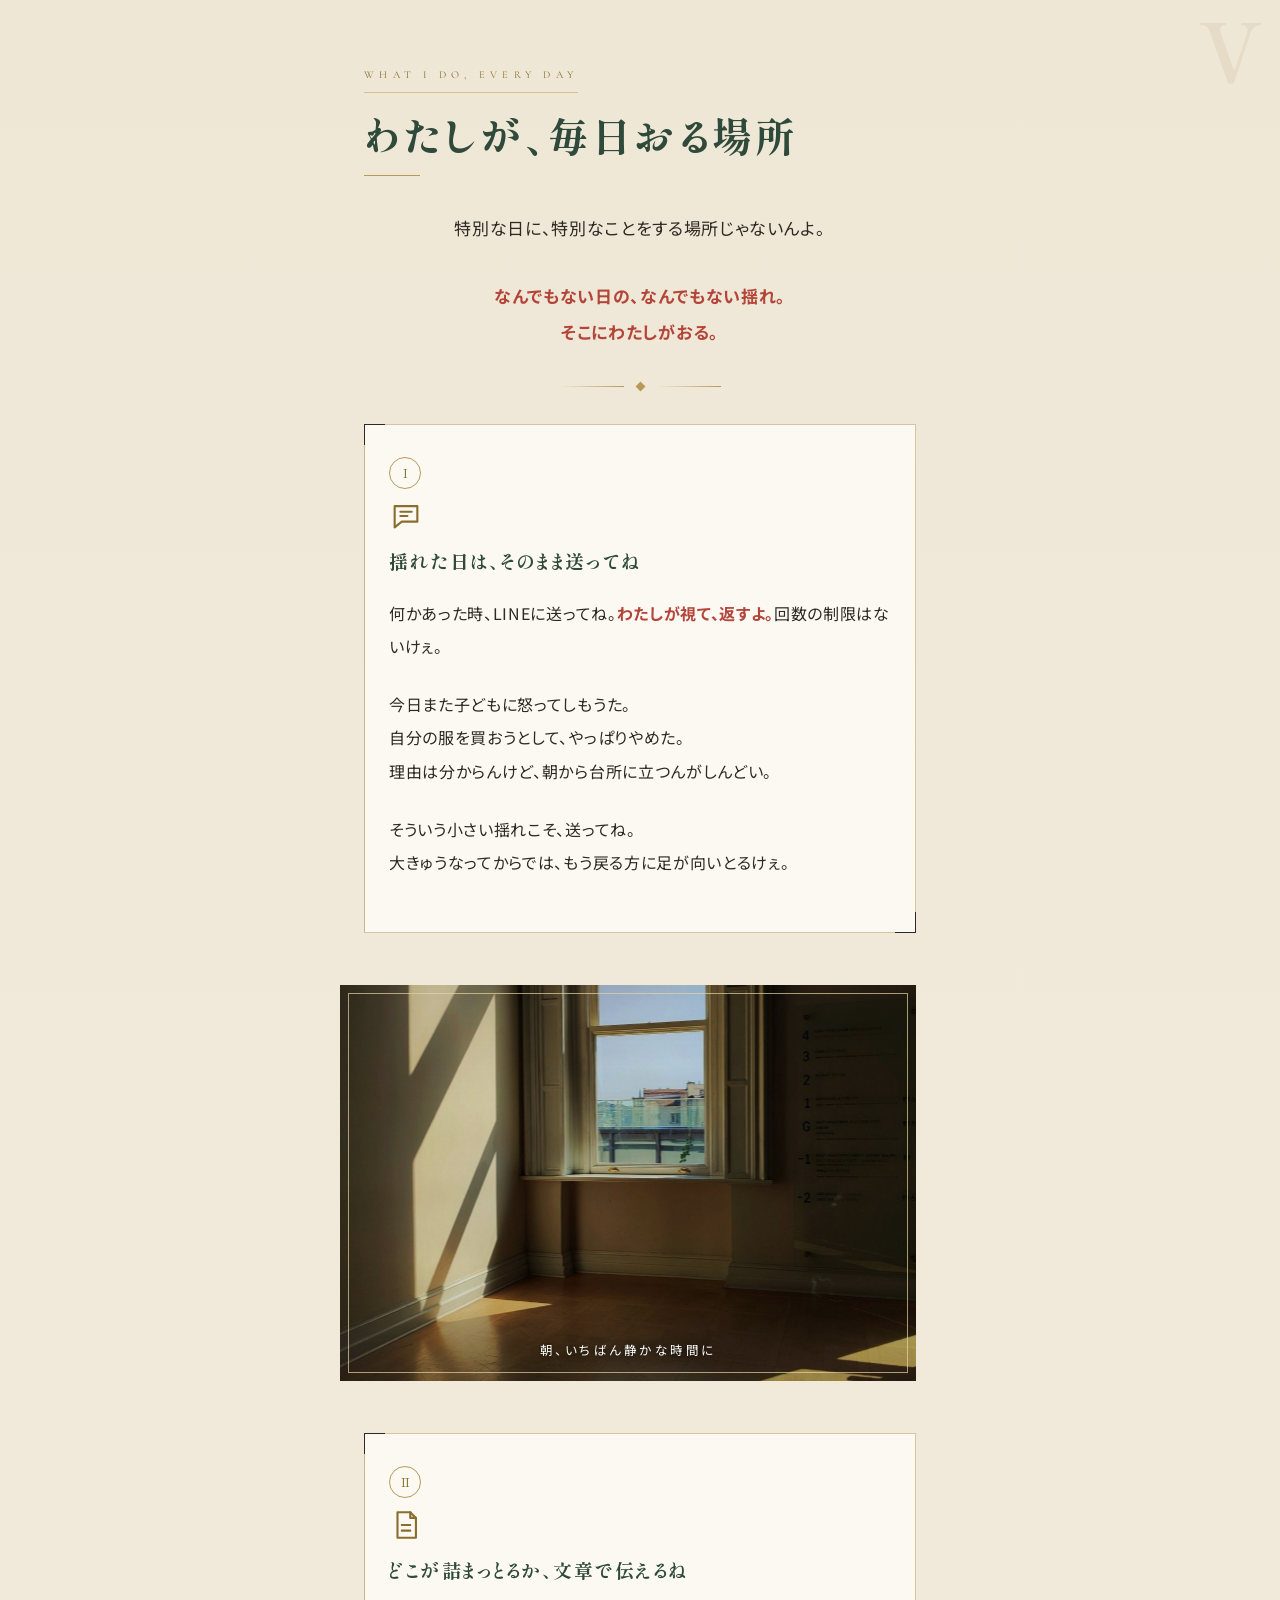
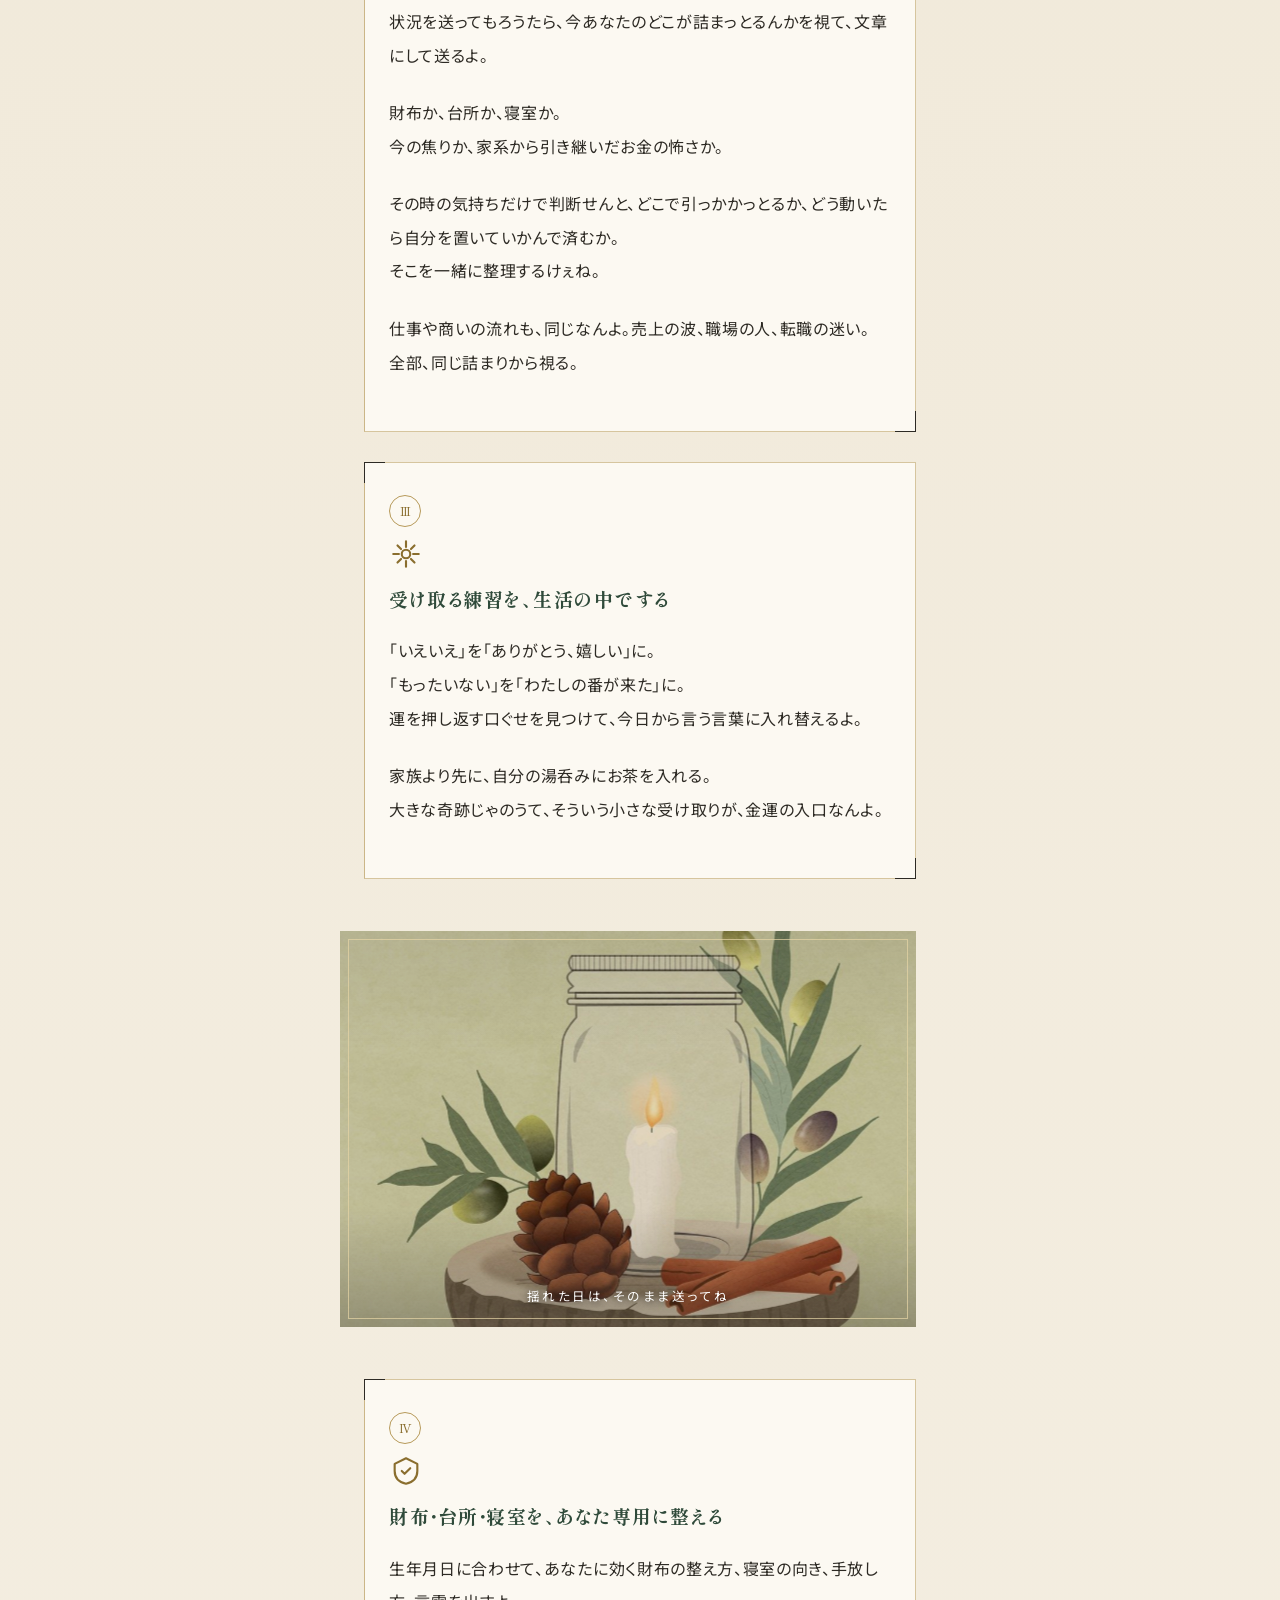
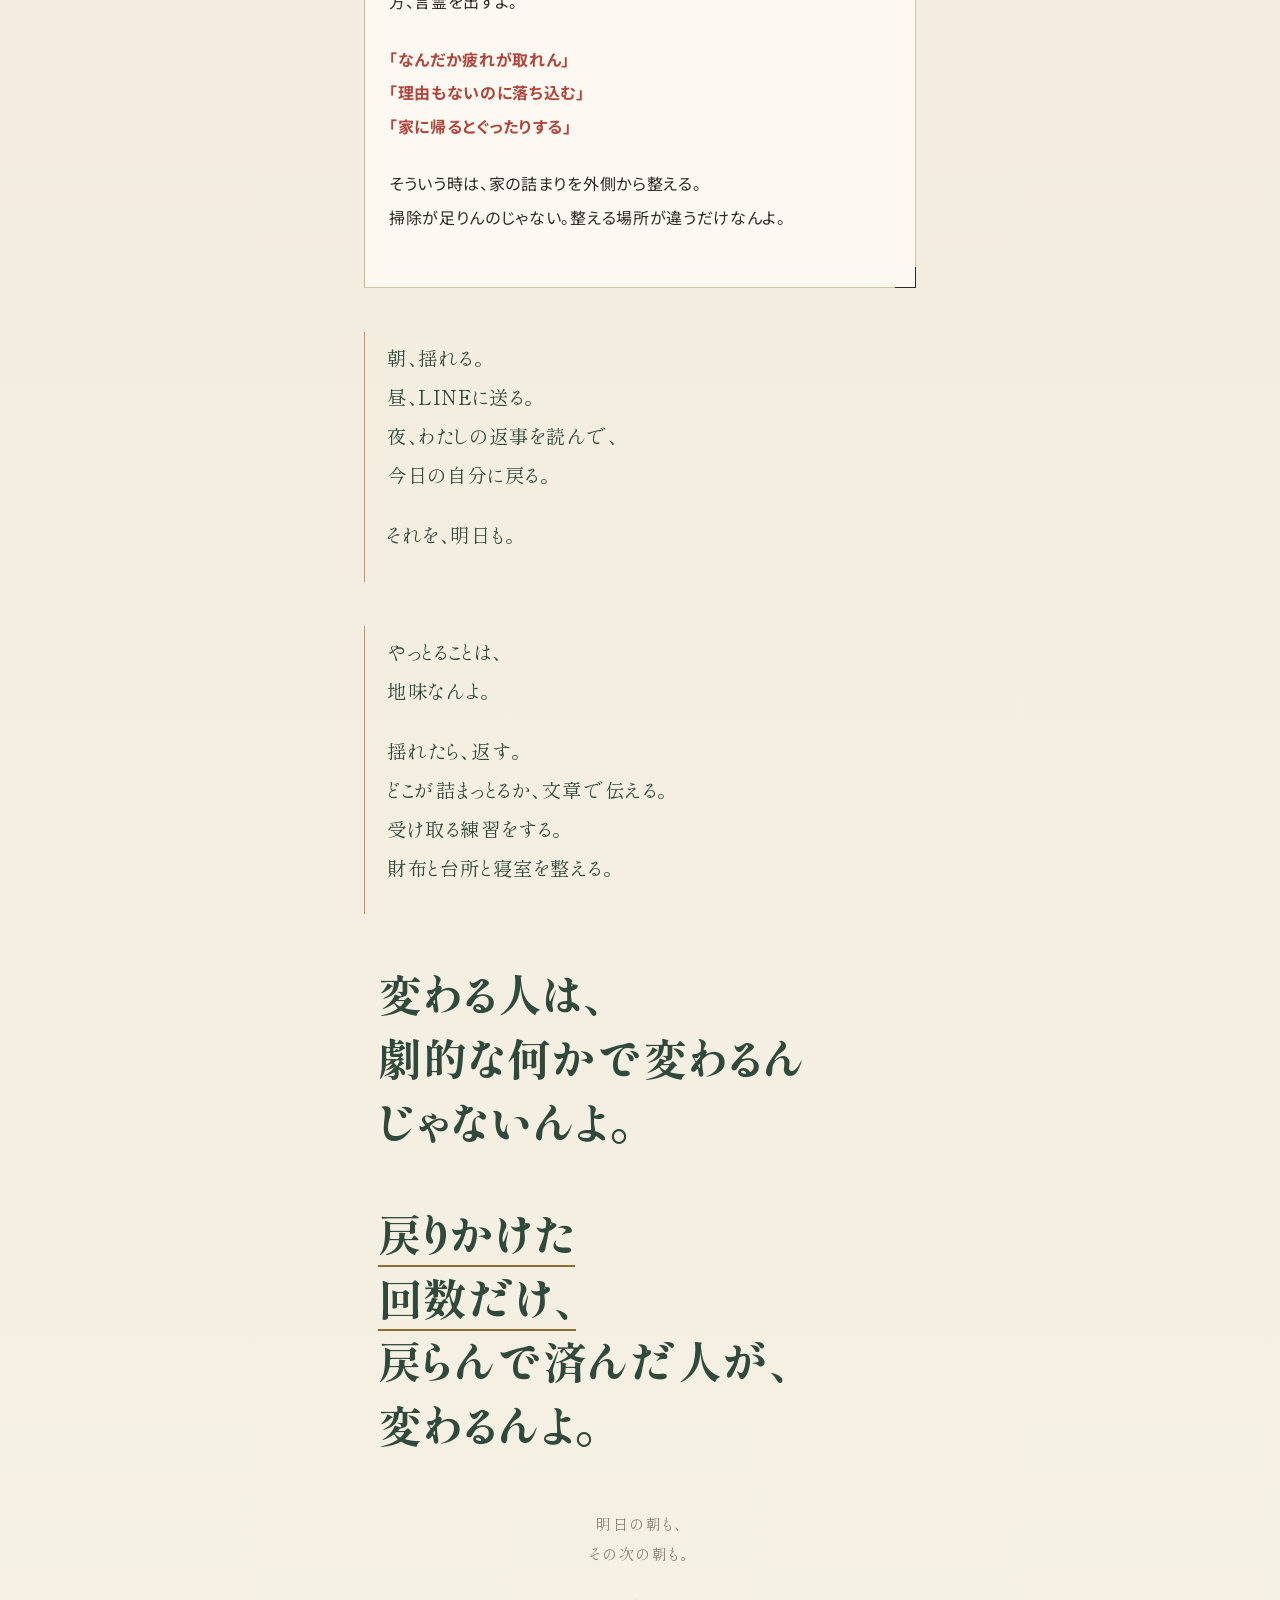
==== commit 09b33bd8: "Align LP deadlines with Tenka: first visit + 8/3 calendar days" ====
--- a/bansou/index.html
+++ b/bansou/index.html
@@ -13,8 +13,8 @@
 <link rel="stylesheet" href="../assets/theme-mari.css?v=202609102219">
 <style>body{line-height:2.1;letter-spacing:.04em}</style>
 </head>
-<!-- 限定料金：本鑑定お届け後の初回閲覧から72時間。プラン価格・購入URLは確定済み。サポート内容は要確認 -->
-<body class="ed" data-deadline-key="mari_bansou" data-deadline-hours="72">
+<!-- 限定料金：本鑑定お届け後の初回閲覧日の3日後の24時まで。プラン価格・購入URLは確定済み。サポート内容は要確認 -->
+<body class="ed" data-deadline-key="mari_bansou" data-deadline-days="3">
 
 <div class="prog" aria-hidden="true"><i id="progbar"></i></div>
 
@@ -38,6 +38,7 @@
     <span class="lt">3日間限定</span>
     <div class="lh">本鑑定を受け取った人だけの、<br><span class="g">3日間だけの料金</span>なんよ</div>
     <div class="ld">お試し二週間 15,800円 ／ 一ヶ月 39,800円<br>三ヶ月 99,800円 ／ 六ヶ月 159,800円</div>
+    <div class="ln2">このページを初めて開いた日を基準に、3日後の24時まで。再読み込みしても残り時間は戻りません。</div>
     <div class="cd" aria-label="残り時間">
       <div class="u"><b data-d>-</b><i>日</i></div><div class="sep">:</div>
       <div class="u"><b data-h>--</b><i>時間</i></div><div class="sep">:</div>
@@ -628,7 +629,7 @@
   </div>
 </div>
 
-<script src="../assets/lp.js?v=202610090300"></script>
+<script src="../assets/lp.js?v=20261020-deadline"></script>
 <script src="../assets/track-config.js?v=202609252040"></script>
 <script src="../assets/track.js?v=202609252040"></script>
 </body>
